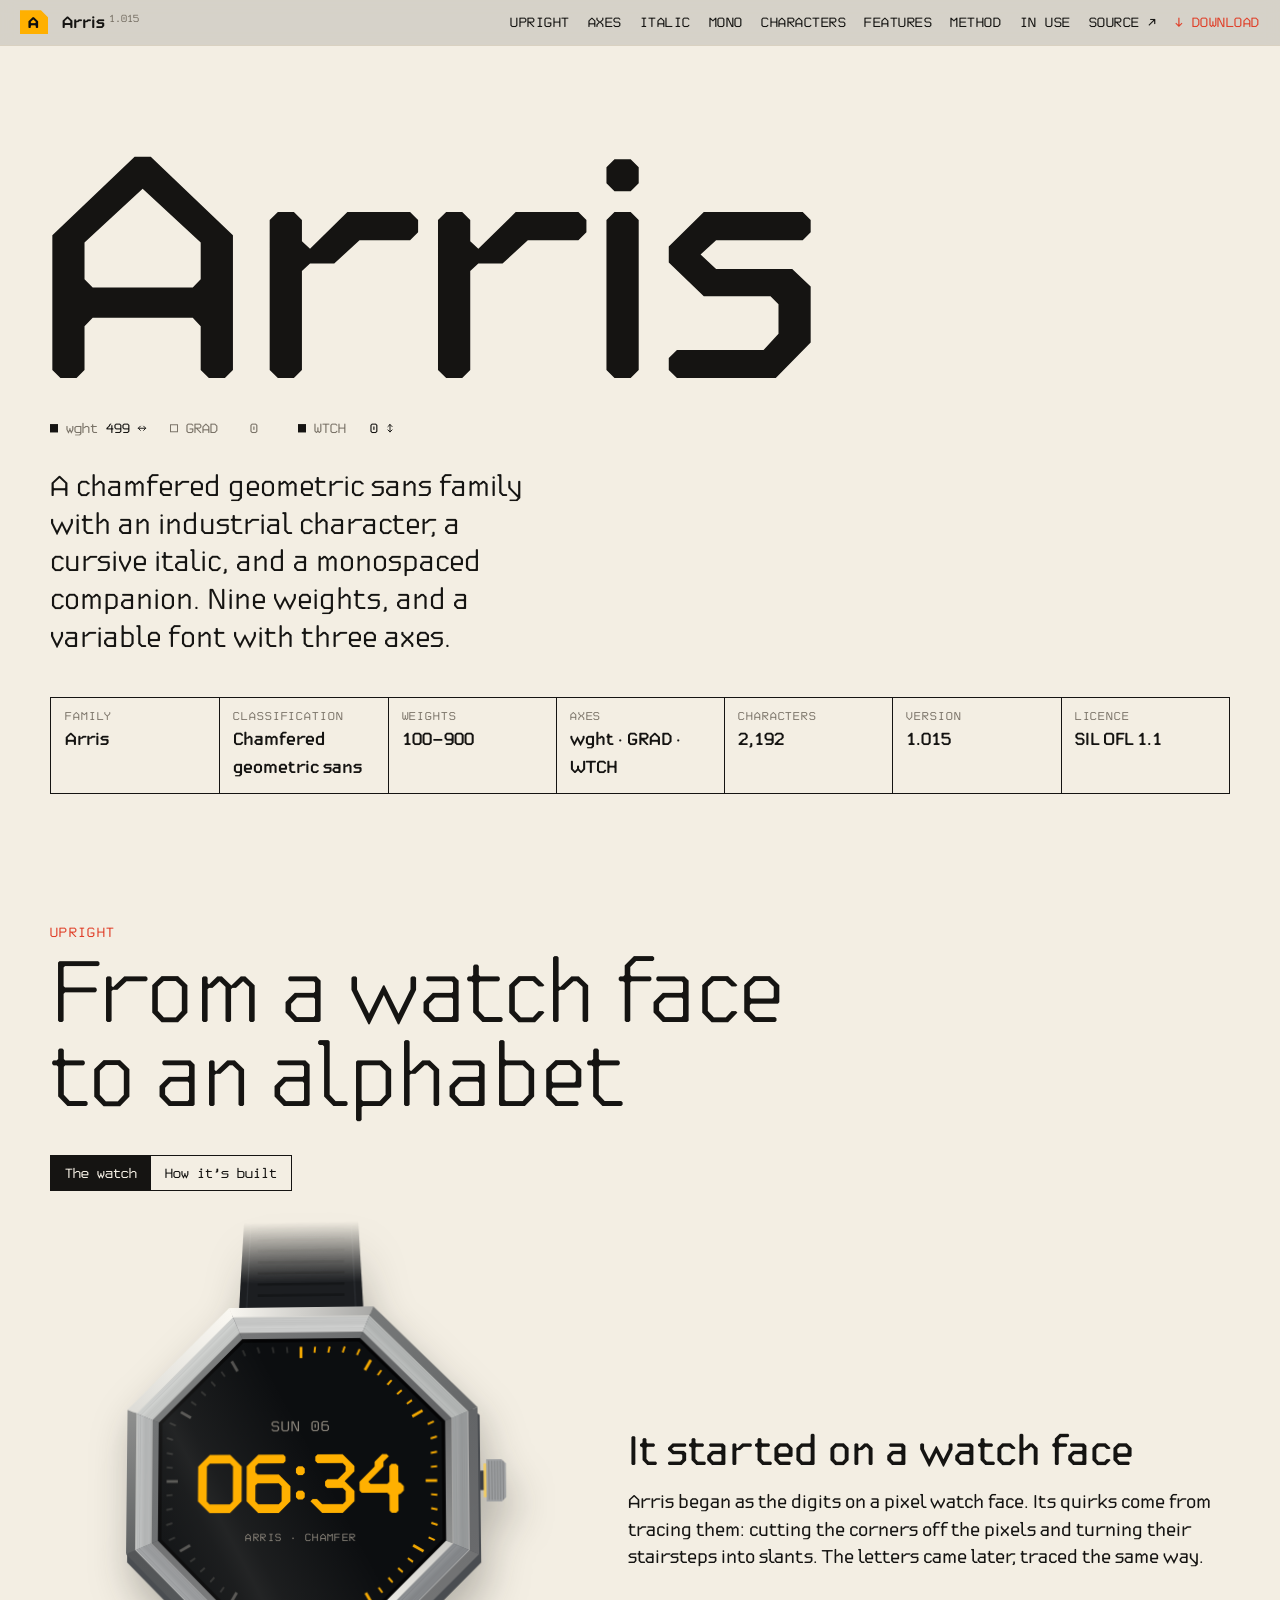
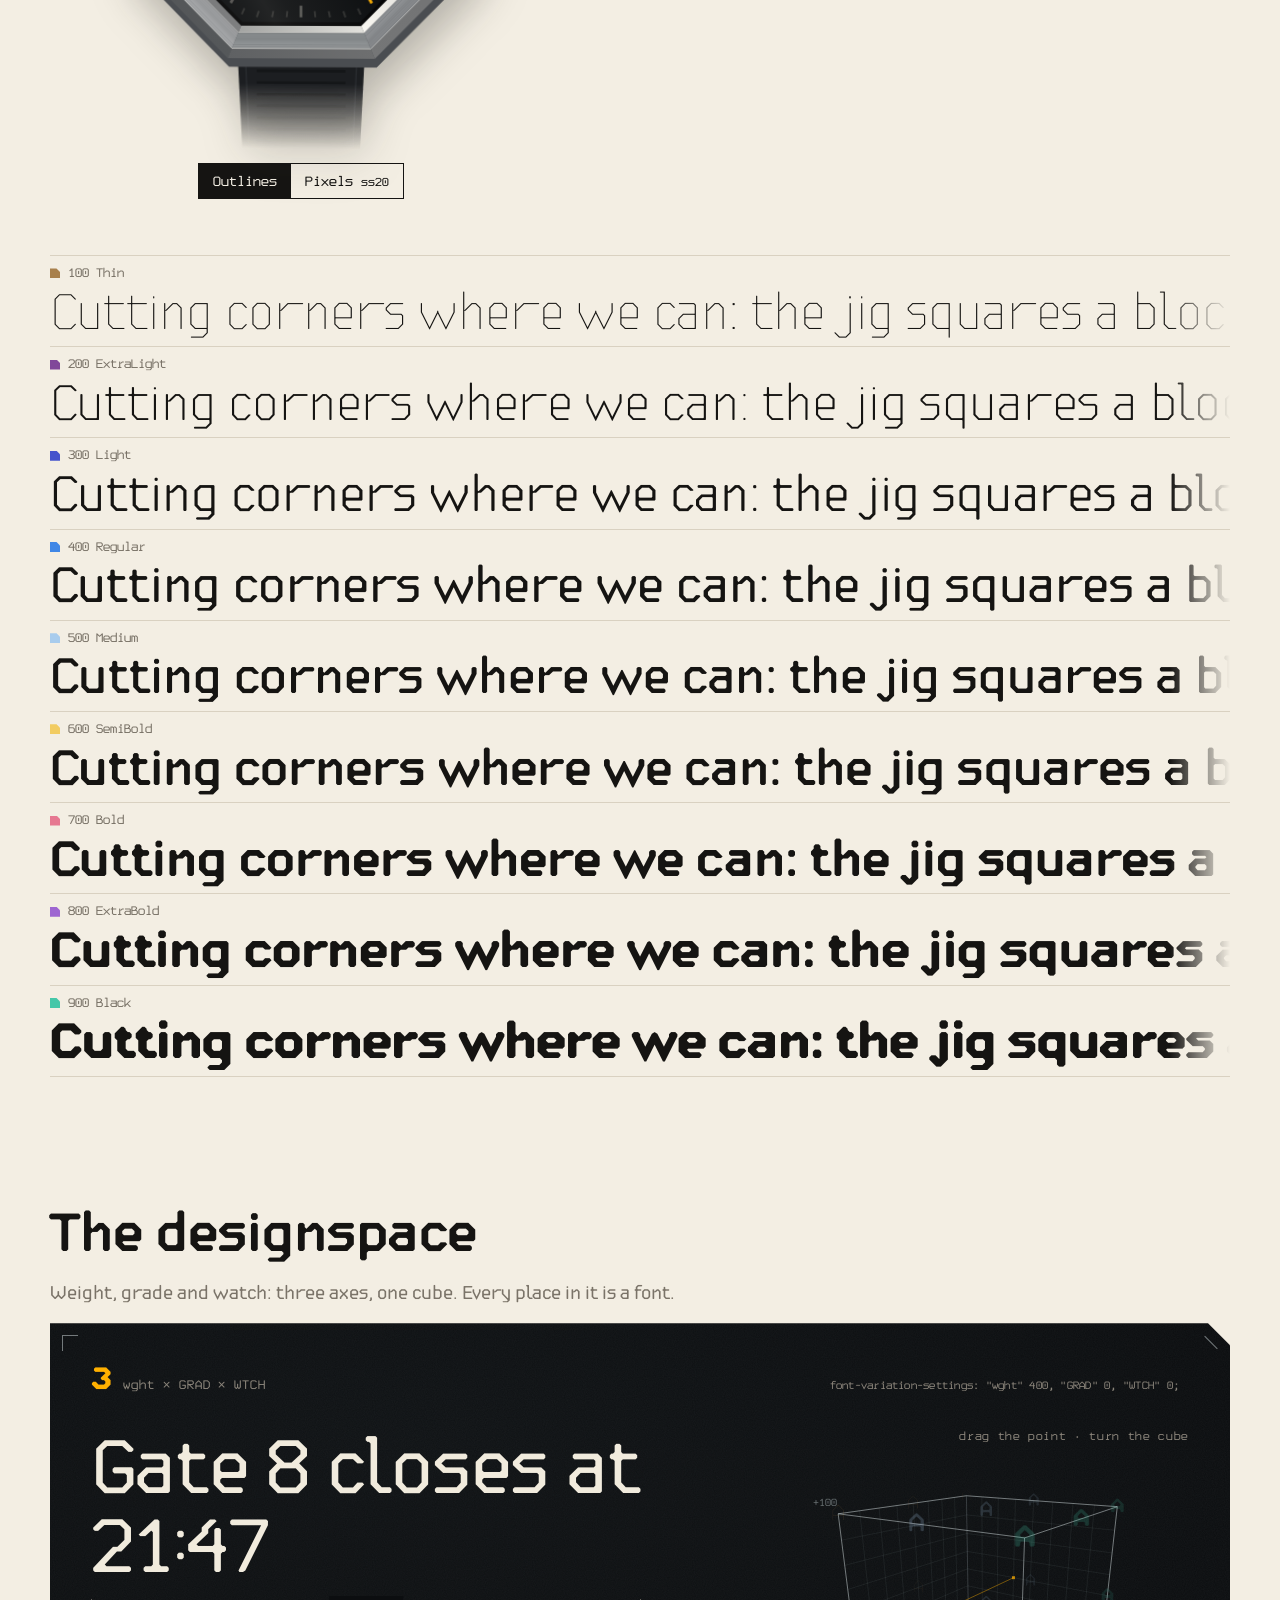
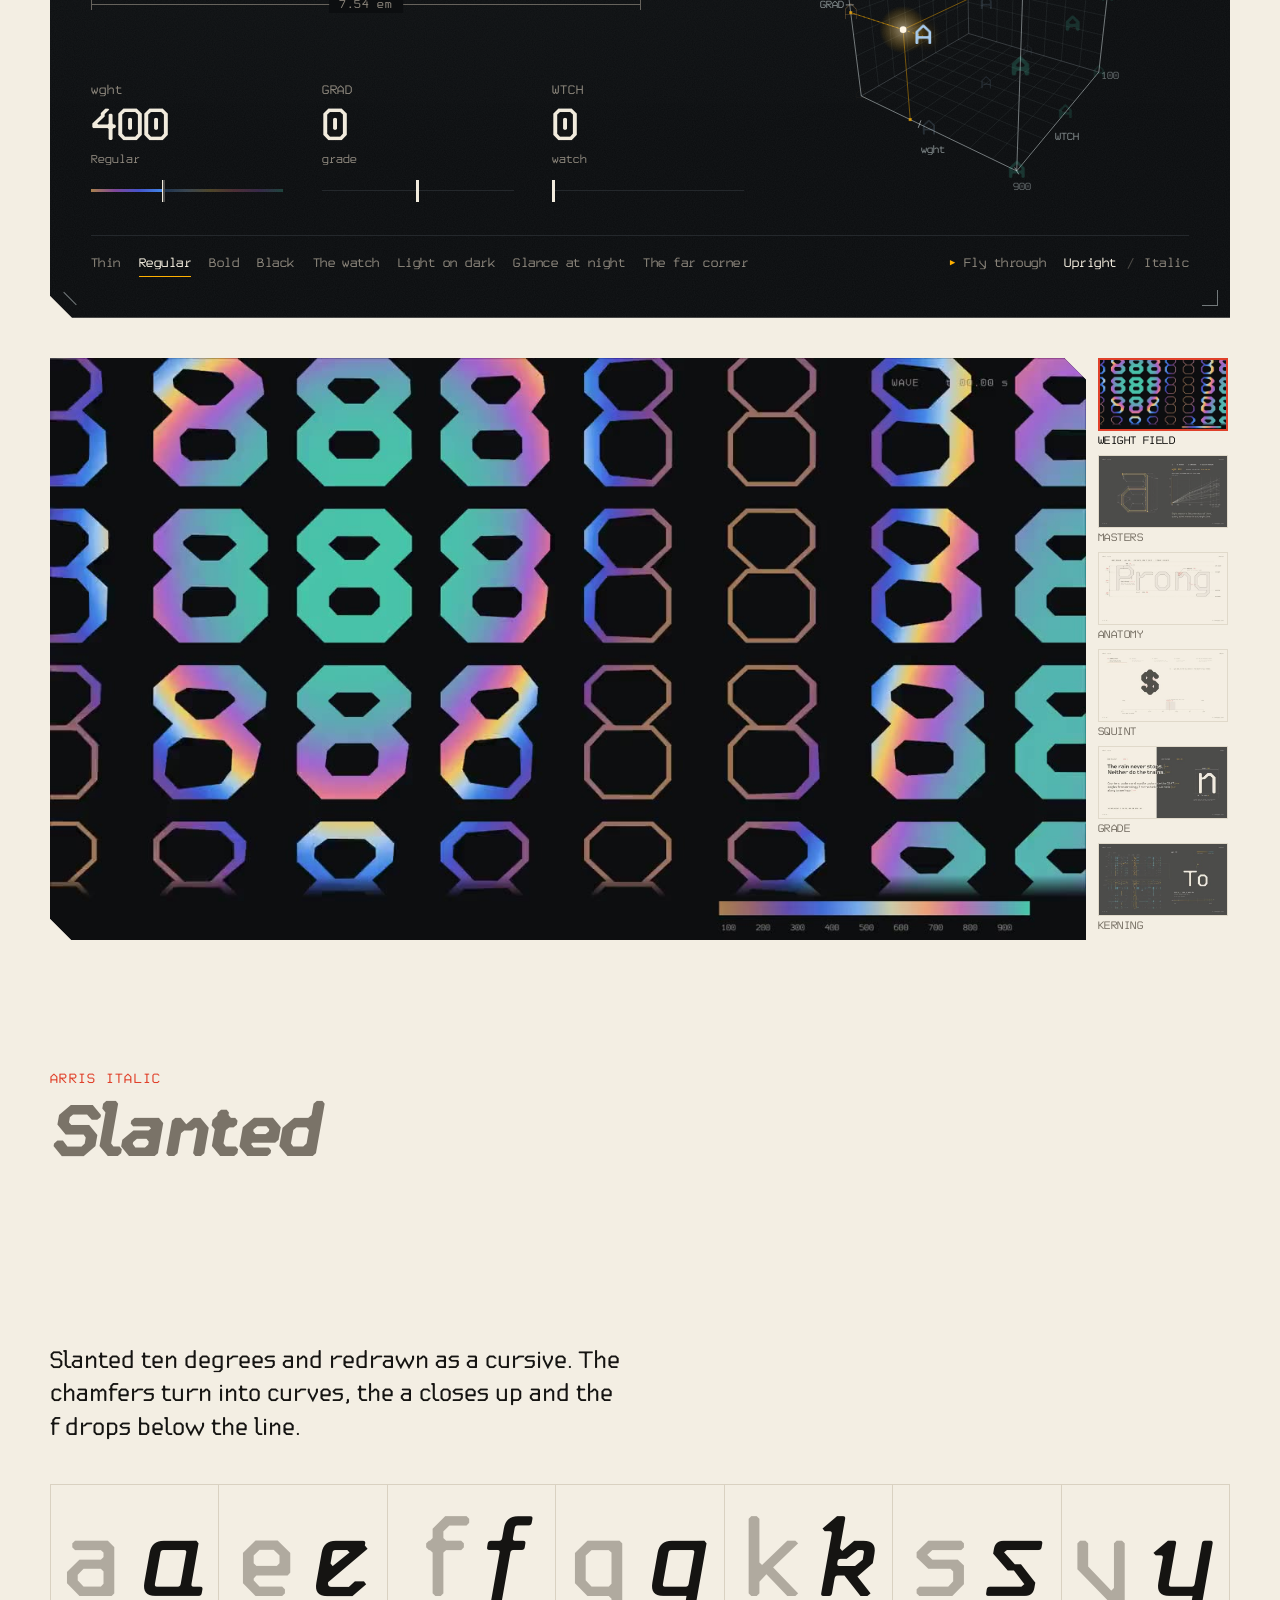
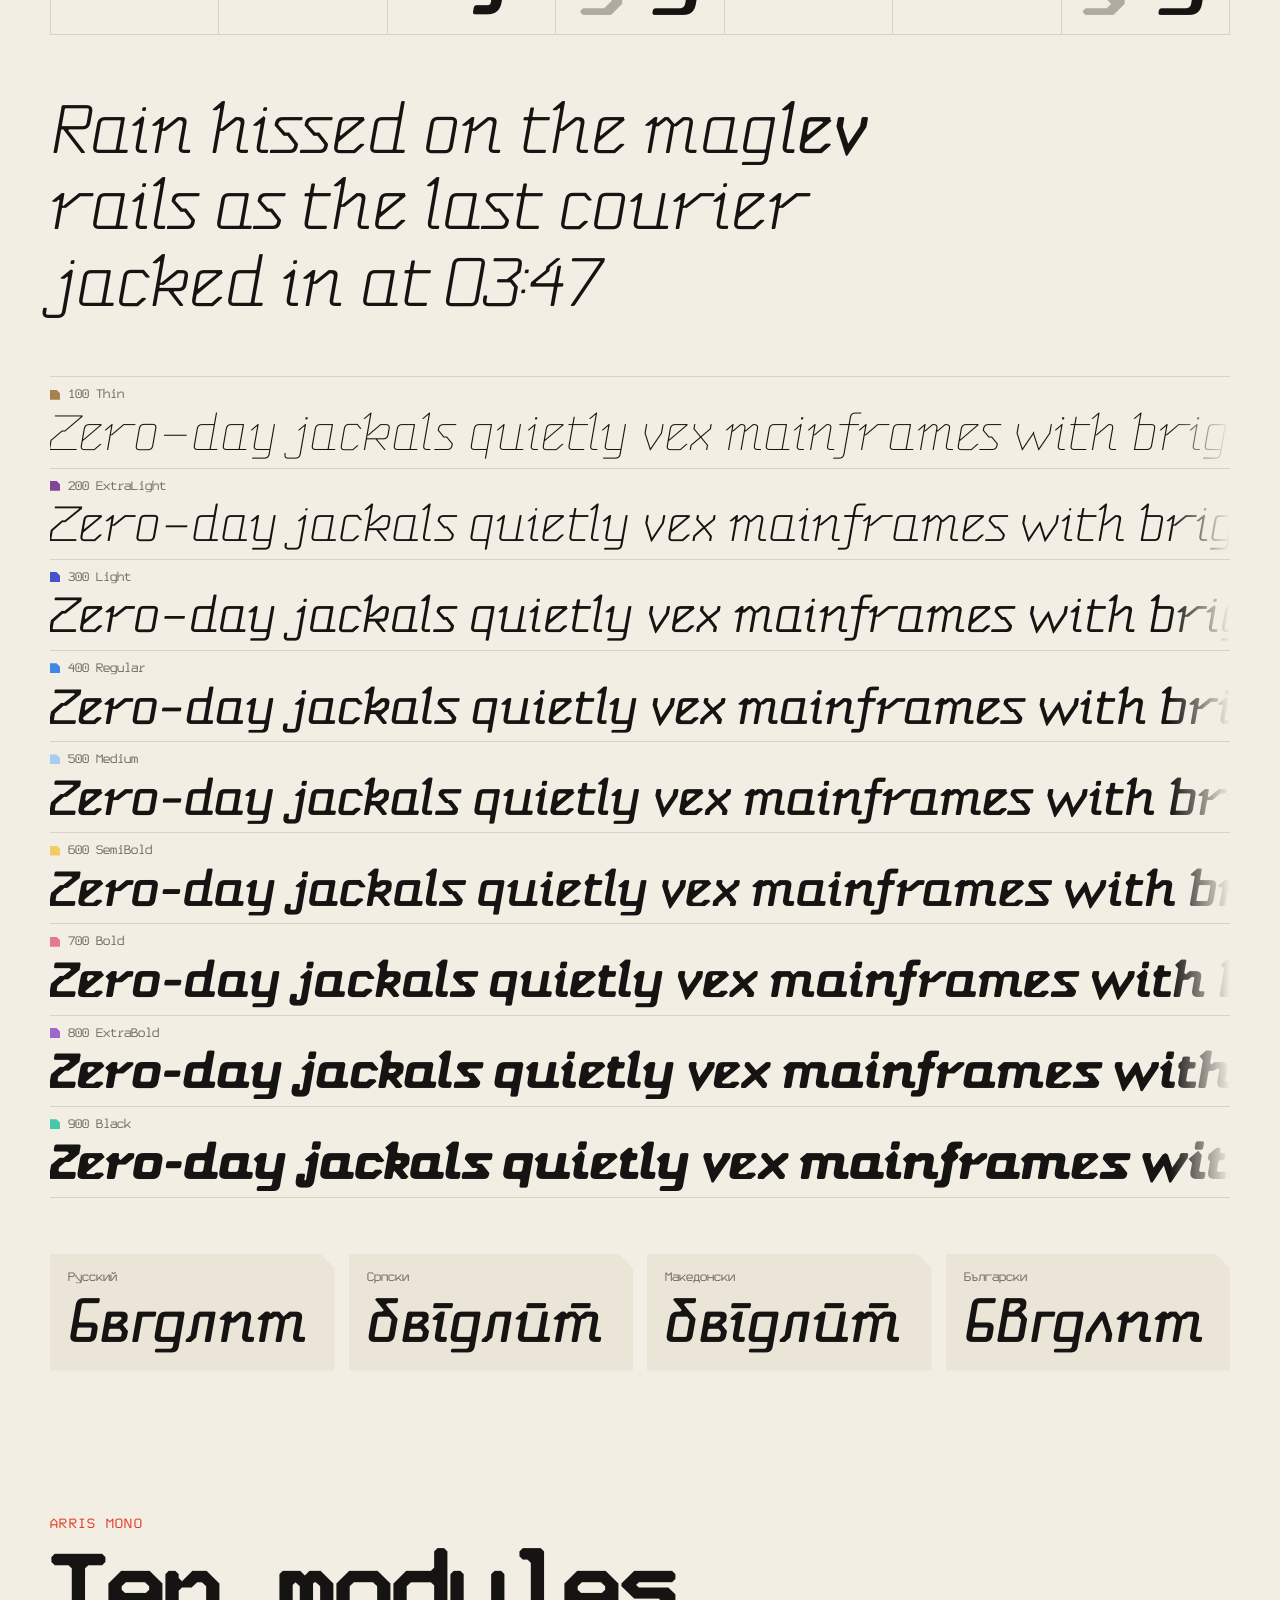
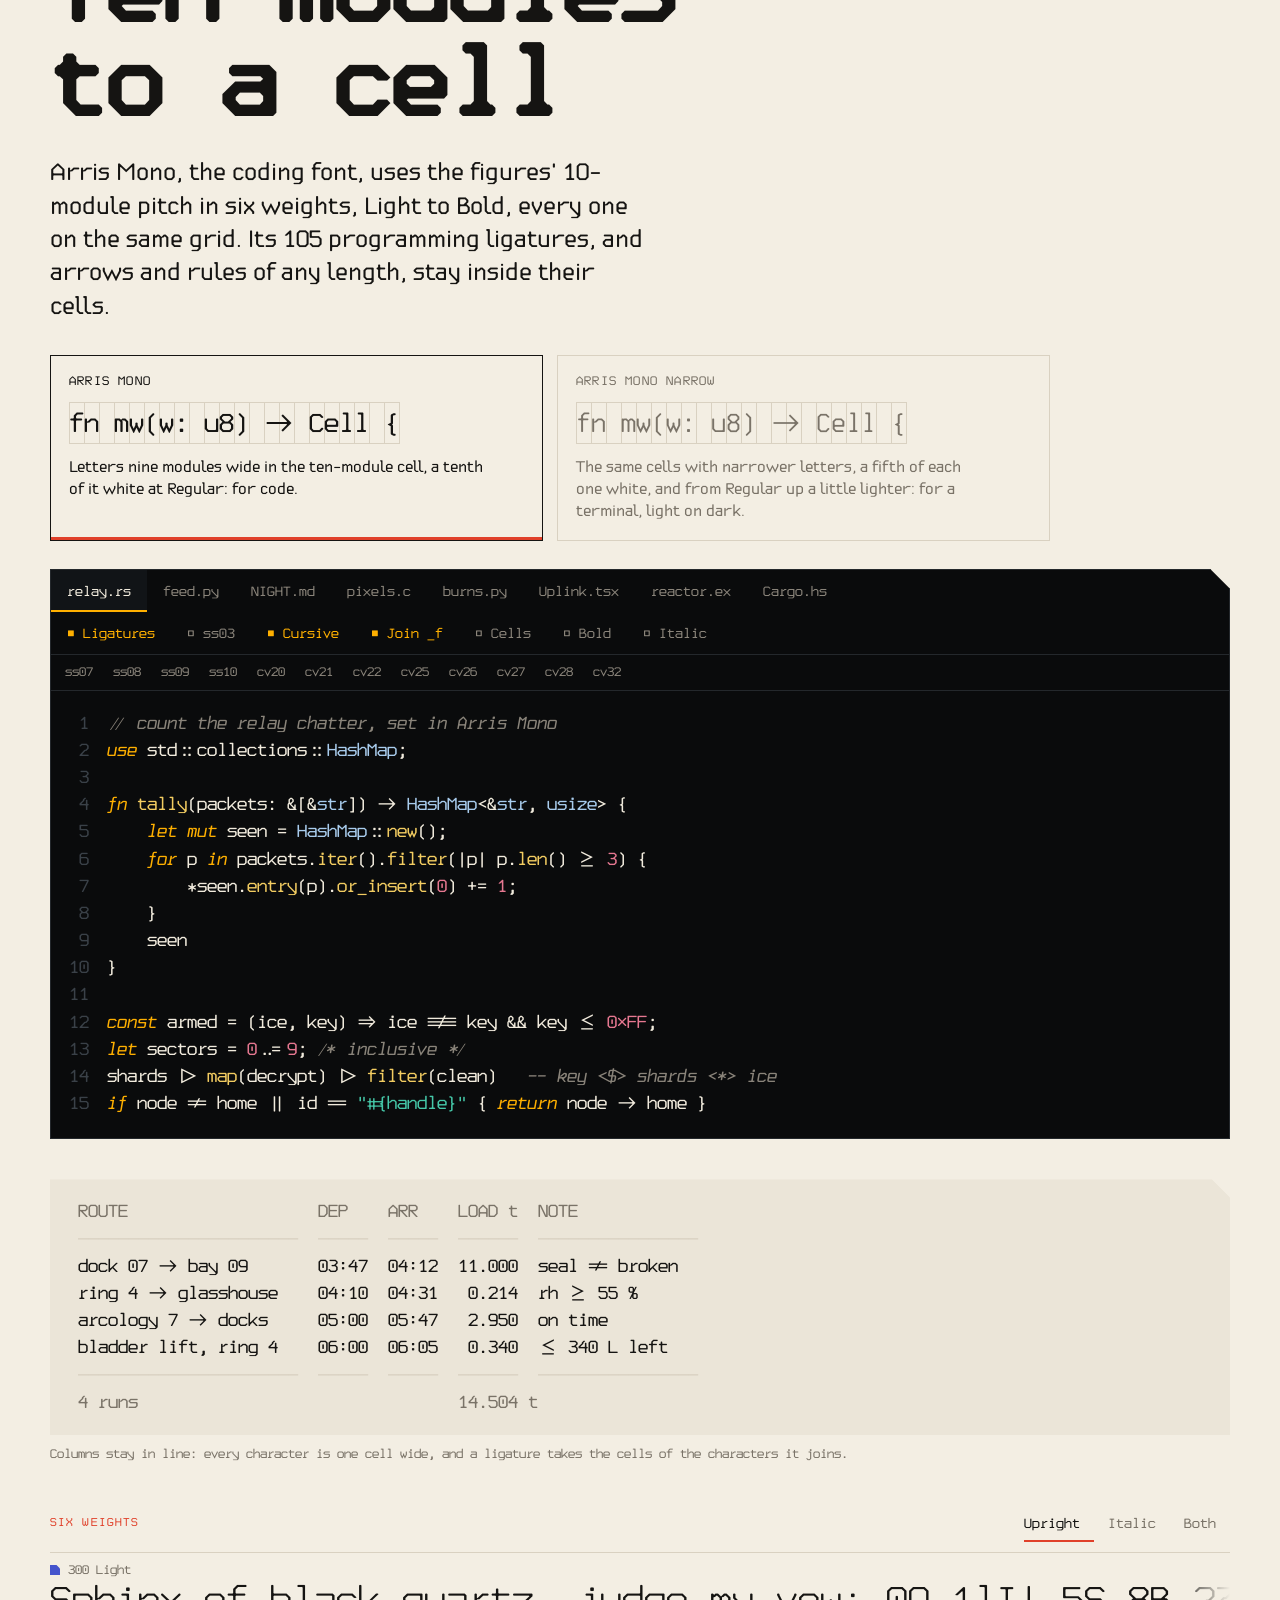
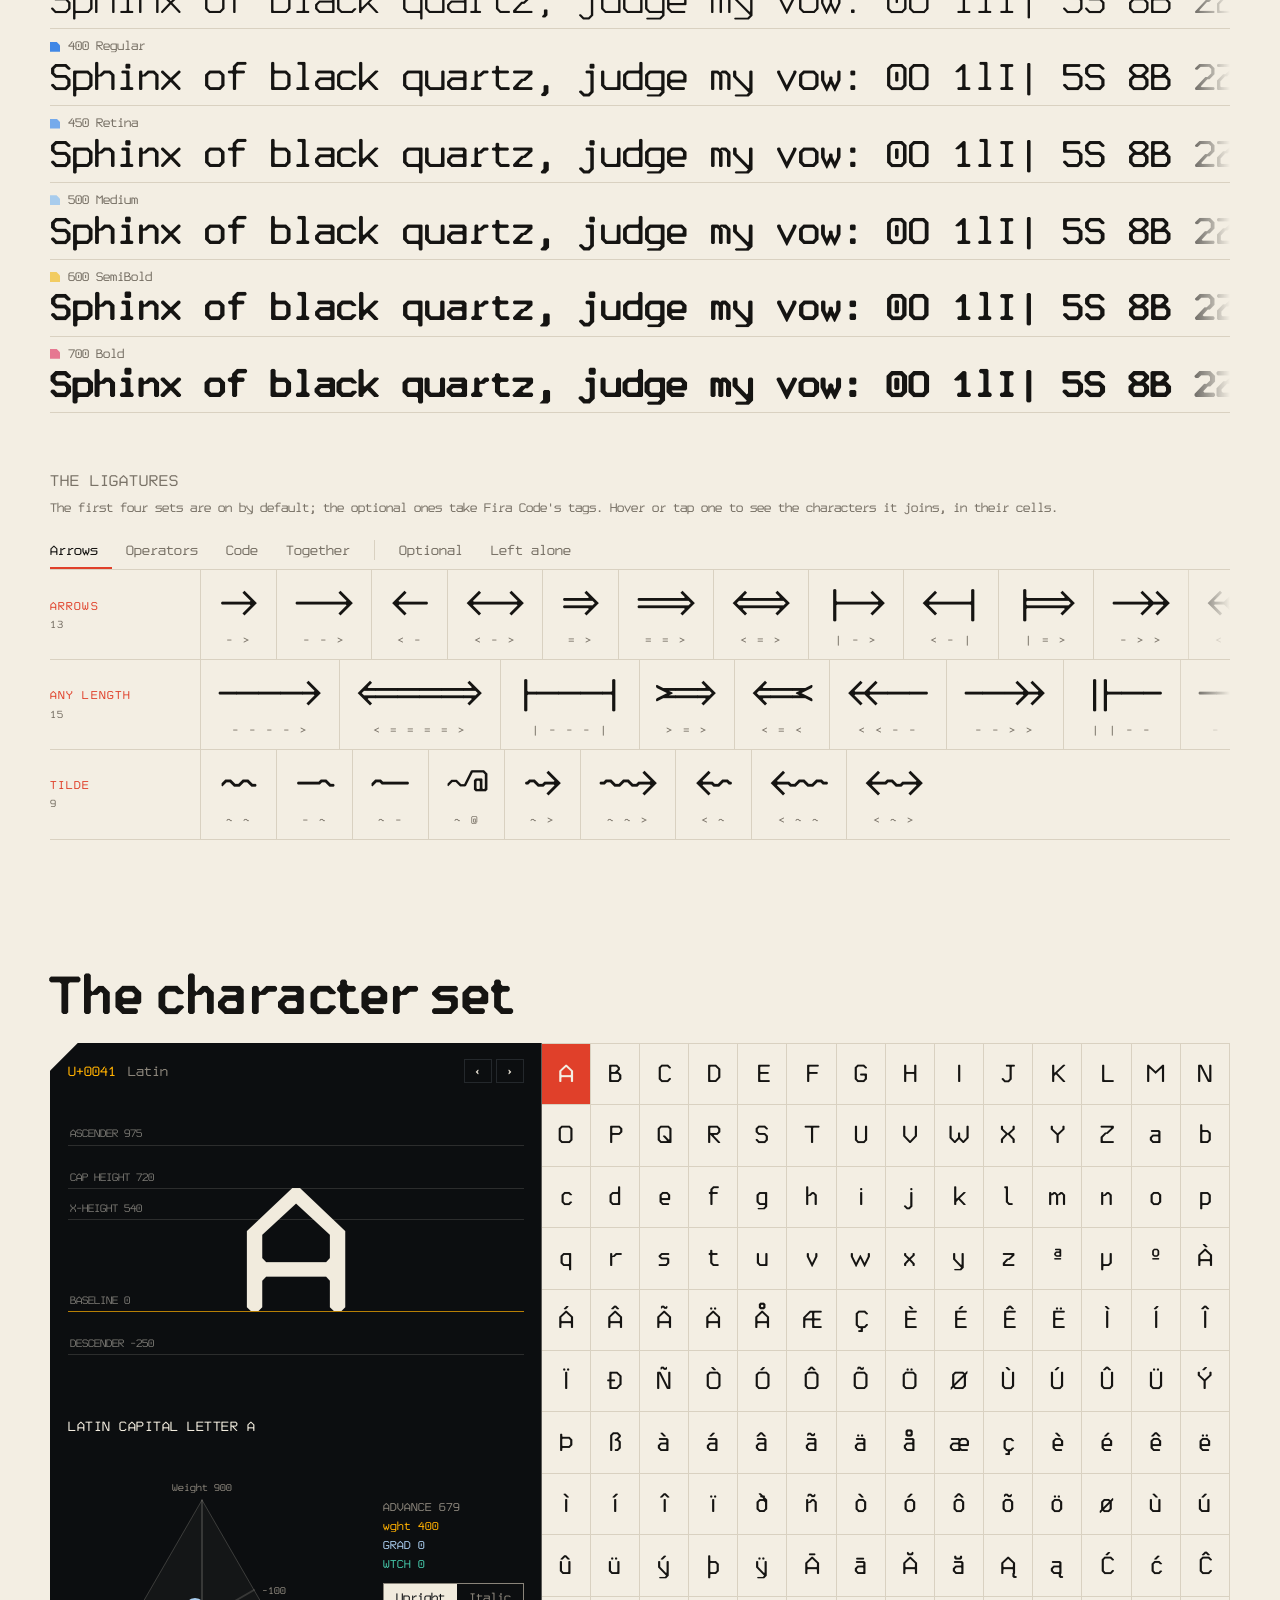
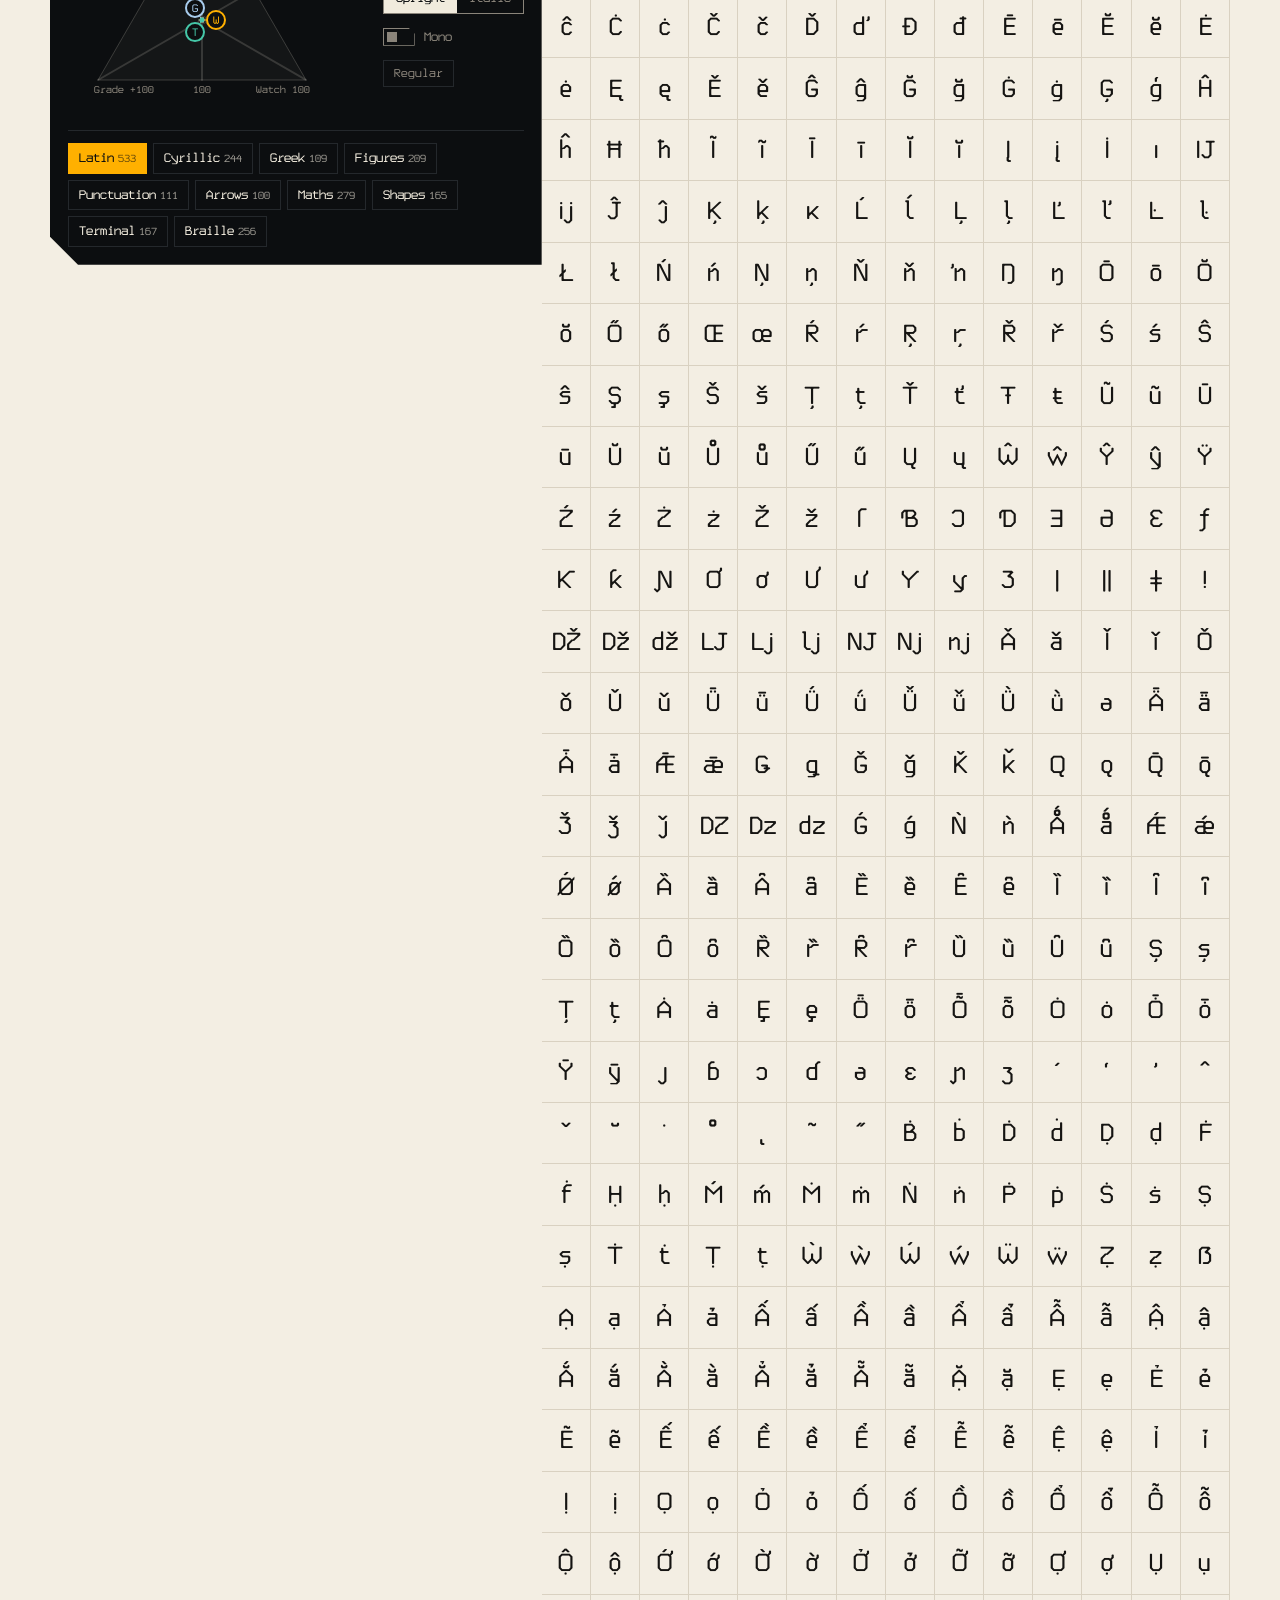
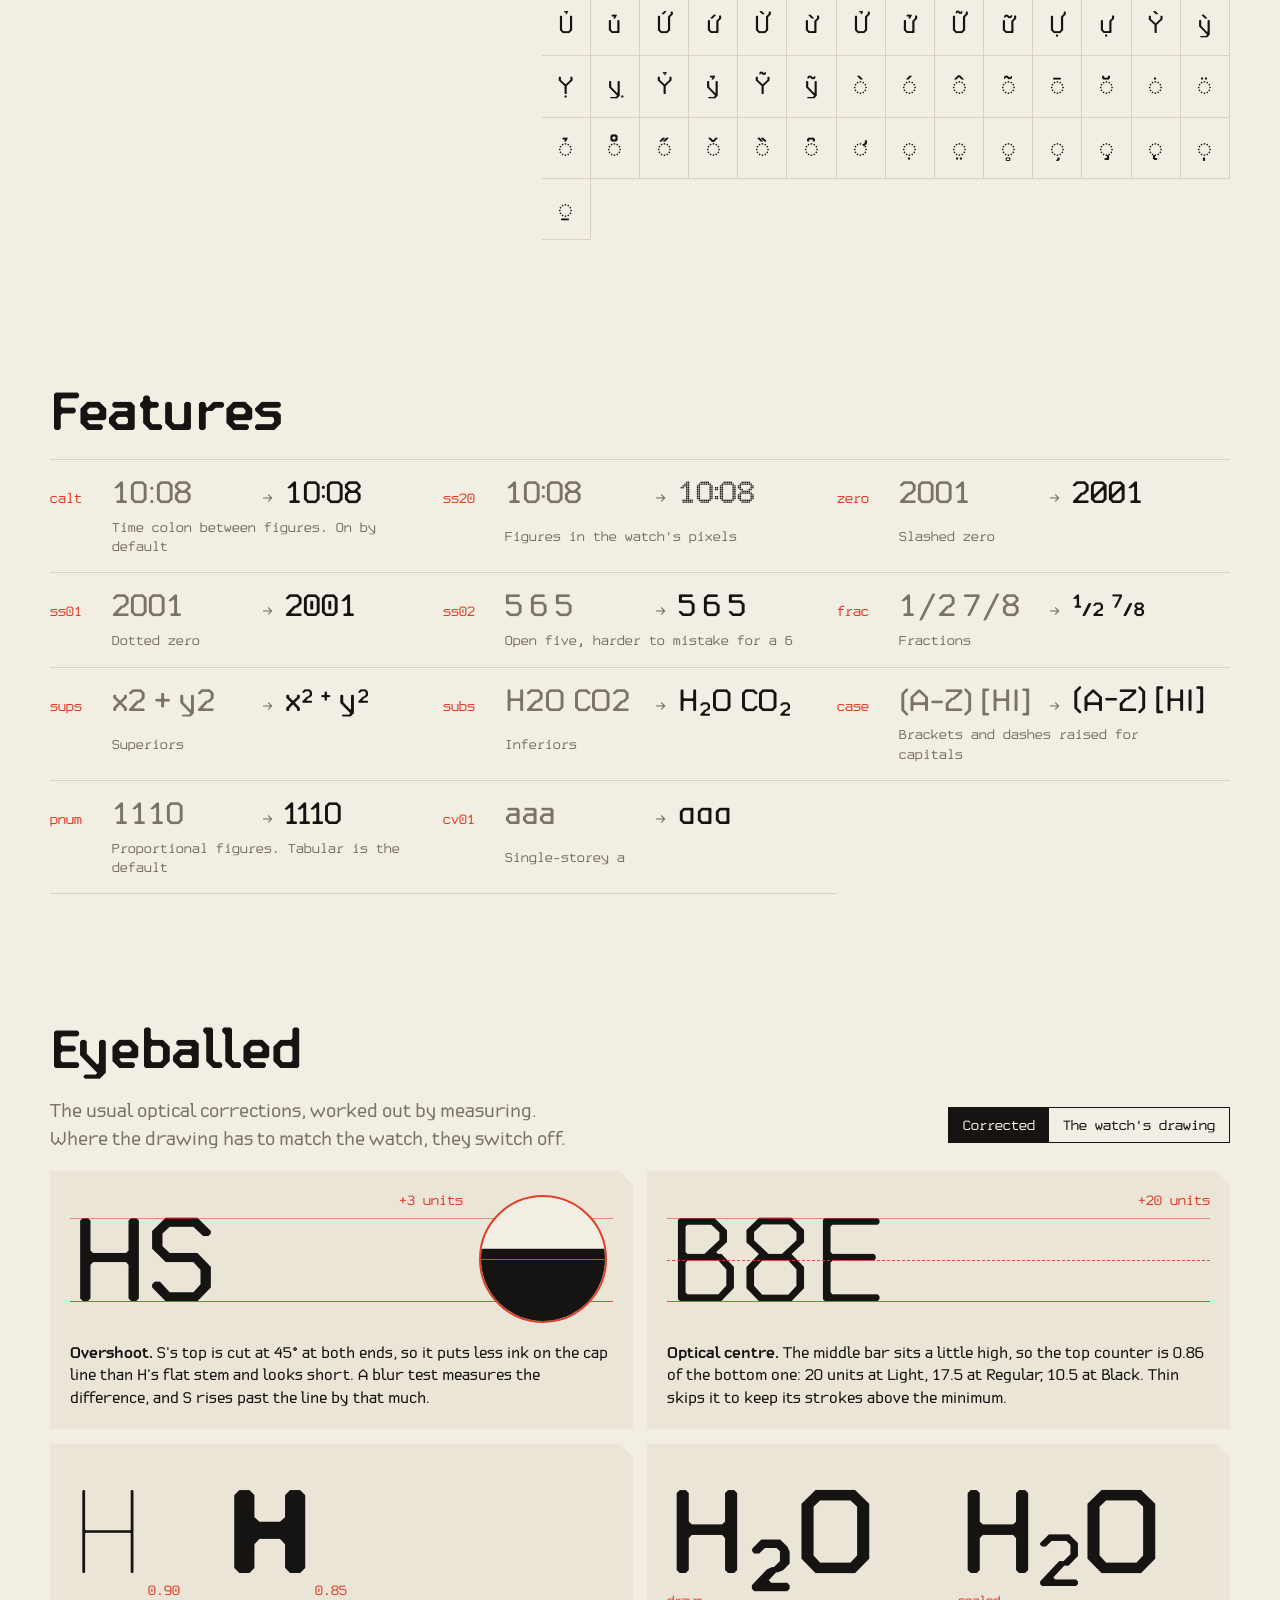
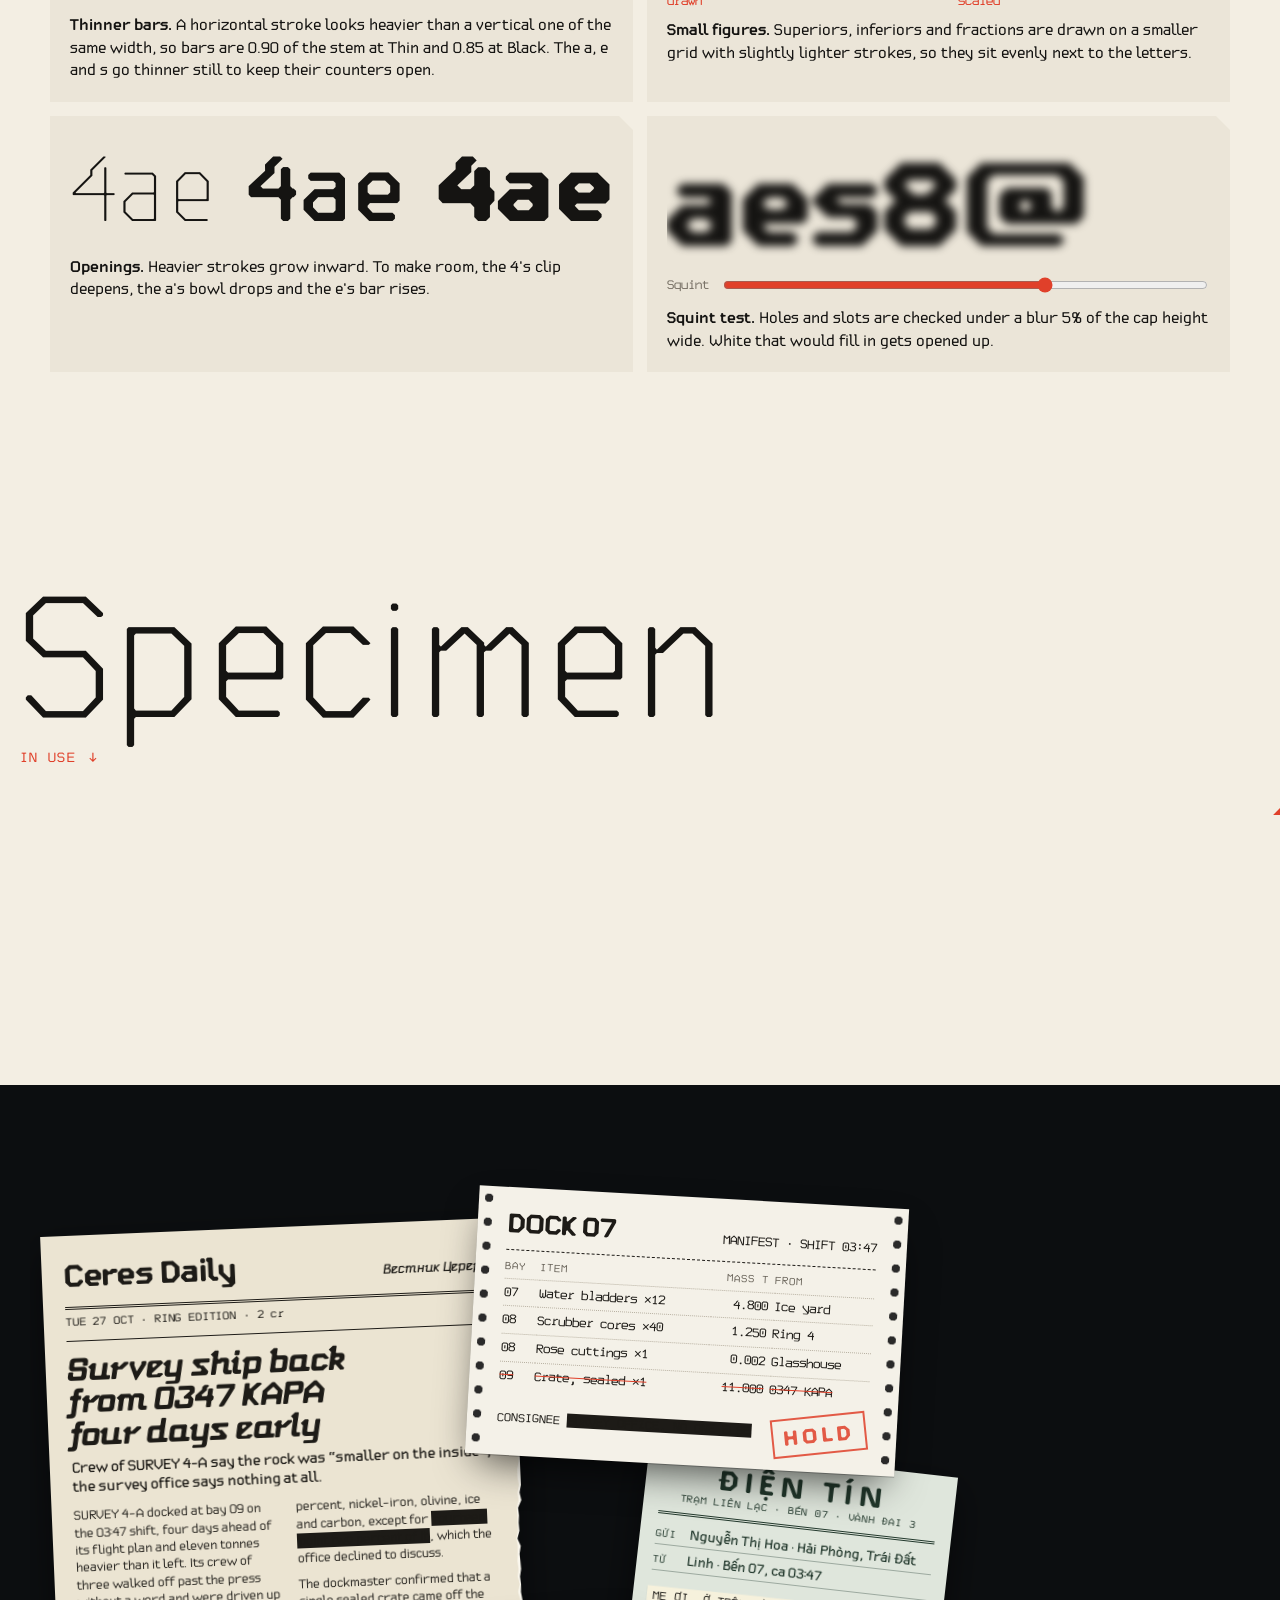
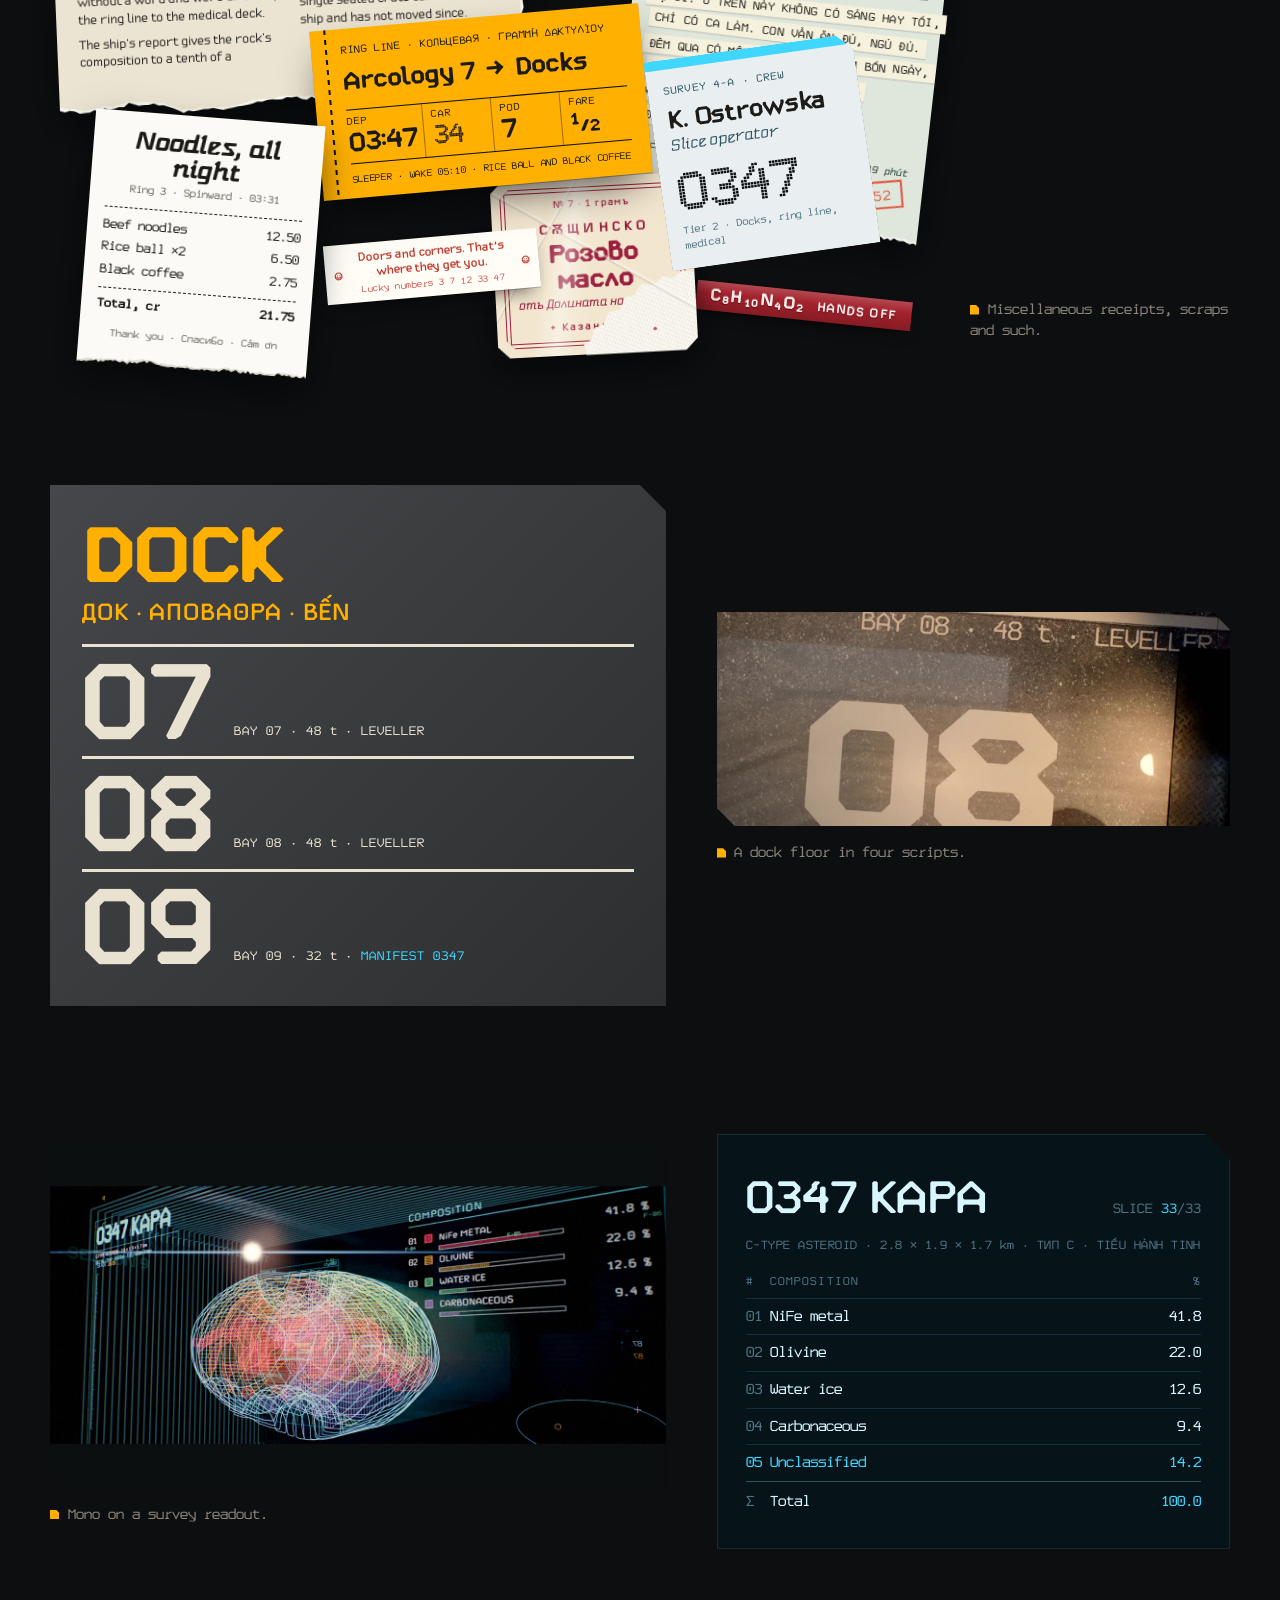
==== index.html @ 75a7771d "The reel: more short films beside the weight field, small, to choose from The weight-field film stay" ====
<!doctype html>
<html lang="en">
<head>
<meta charset="utf-8">
<meta name="viewport" content="width=device-width, initial-scale=1, viewport-fit=cover">
<title>Arris — a free chamfered geometric sans font</title>
<meta name="description" content="Arris is a free chamfered geometric sans font: nine weights, a cursive italic, a monospaced coding font with ligatures and a variable font. Free to download.">
<meta name="robots" content="index, follow, max-image-preview:large">
<link rel="canonical" href="https://arristype.com/">
<meta property="og:type" content="website">
<meta property="og:site_name" content="Arris">
<meta property="og:url" content="https://arristype.com/">
<meta property="og:title" content="Arris — a free chamfered geometric sans font">
<meta property="og:description" content="Arris is a free chamfered geometric sans font: nine weights, a cursive italic, a monospaced coding font with ligatures and a variable font. Free to download.">
<meta property="og:image" content="https://arristype.com/media/og.png">
<meta property="og:image:width" content="1200">
<meta property="og:image:height" content="630">
<meta property="og:image:alt" content="Arris, a chamfered geometric sans, set large; a 45-degree cut in the corner reads: cutting corners where we can.">
<meta name="twitter:card" content="summary_large_image">
<meta name="twitter:title" content="Arris — a free chamfered geometric sans font">
<meta name="twitter:description" content="Arris is a free chamfered geometric sans font: nine weights, a cursive italic, a monospaced coding font with ligatures and a variable font. Free to download.">
<meta name="twitter:image" content="https://arristype.com/media/og.png">
<meta name="theme-color" content="#f3eee3">
<link rel="icon" href="favicon.ico" sizes="48x48">
<link rel="icon" href="favicon.svg" type="image/svg+xml">
<link rel="apple-touch-icon" href="apple-touch-icon.png">
<link rel="preload" href="fonts/arris-latin.woff2" as="font" type="font/woff2" crossorigin>
<link rel="preload" href="fonts/arris-mono-400.woff2" as="font" type="font/woff2" crossorigin>
<link rel="stylesheet" href="css/fonts.css">
<link rel="stylesheet" href="css/site.css">
<script type="application/ld+json">
{
 "@context": "https://schema.org",
 "@graph": [
  {
   "@type": "WebSite",
   "@id": "https://arristype.com/#site",
   "url": "https://arristype.com/",
   "name": "Arris",
   "description": "Arris is a free chamfered geometric sans font with an industrial character, a cursive italic and a monospaced companion. Nine weights, a variable font on three axes, under the SIL Open Font License.",
   "inLanguage": "en"
  },
  {
   "@type": "CreativeWork",
   "@id": "https://arristype.com/#typeface",
   "name": "Arris",
   "alternateName": [
    "Arris typeface",
    "Arris font"
   ],
   "url": "https://arristype.com/",
   "description": "Arris is a free chamfered geometric sans font with an industrial character, a cursive italic and a monospaced companion. Nine weights, a variable font on three axes, under the SIL Open Font License.",
   "genre": "Typeface",
   "version": "1.015",
   "image": "https://arristype.com/media/og.png",
   "datePublished": "2026-10-25",
   "dateModified": "2026-11-08",
   "encoding": {
    "@type": "MediaObject",
    "name": "Arris 1.015 (TTF, variable fonts, WOFF2)",
    "contentUrl": "https://github.com/huntrontrakkr/arris-type/releases/download/v1.015/Arris-1.015.zip",
    "encodingFormat": "application/zip",
    "contentSize": "29.0 MB"
   },
   "inLanguage": "en",
   "author": {
    "@type": "Person",
    "name": "Wade Hunter",
    "url": "https://github.com/huntrontrakkr"
   },
   "license": "https://openfontlicense.org/open-font-license-official-text/",
   "isAccessibleForFree": true,
   "keywords": [
    "font",
    "typeface",
    "variable font",
    "geometric sans",
    "chamfered",
    "octagonal",
    "monospaced font",
    "cursive italic",
    "SIL Open Font License"
   ],
   "encodingFormat": [
    "font/ttf",
    "font/woff2"
   ],
   "sameAs": [
    "https://github.com/huntrontrakkr/arris-type"
   ],
   "isPartOf": {
    "@id": "https://arristype.com/#site"
   }
  }
 ]
}
</script>
<!-- visits and the download button's clicks, counted by GoatCounter: no cookies, nothing personal kept -->
<script data-goatcounter="https://arristype.goatcounter.com/count" async src="https://gc.zgo.at/count.js"></script>
</head>
<body>

<header class="bar">
  <a class="tab" href="#top" aria-label="Arris, back to top">A</a>
  <span class="bar-name">Arris <sup class="ver" data-font="version">1.015</sup></span>
  <nav>
    <a href="#upright">Upright</a>
    <a href="#axes">Axes</a>
    <a href="#italic">Italic</a>
    <a href="#mono">Mono</a>
    <a href="#specimen">Characters</a>
    <a href="#features">Features</a>
    <a href="#method">Method</a>
    <a href="#in-use">In use</a>
    <a href="https://github.com/huntrontrakkr/arris-type">Source ↗</a>
    <a class="dl" href="#download">↓ Download</a>
  </nav>
</header>

<main id="top">

<!-- ============================================================ PAPER: the workshop -->
<div class="face-paper">

<section class="hero">
  <div class="mark-wrap">
    <div class="mark mark-film" id="mark-film" aria-hidden="true">Arris</div>
    <h1 class="mark" id="mark">Arris<span class="vh">, a free chamfered geometric sans font</span></h1>
  </div>
  <!-- the film the name drags while it moves: nearness to the letters taken as
       the thickness of an oxide film, its colour the titanium's own (the same
       interference as the films' anodizing), swirled a little like oil -->
  <svg class="defs" width="0" height="0" aria-hidden="true" focusable="false">
    <filter id="film" x="-6%" y="-30%" width="112%" height="160%" color-interpolation-filters="sRGB">
      <feGaussianBlur in="SourceAlpha" stdDeviation="16" result="near" id="film-blur"/>
      <feTurbulence type="fractalNoise" baseFrequency="0.0045 0.009" numOctaves="2" seed="7" result="swirl"/>
      <feDisplacementMap in="near" in2="swirl" scale="20" xChannelSelector="R" yChannelSelector="G" result="oil" id="film-disp"/>
      <feColorMatrix in="oil" type="matrix" values="0 0 0 1 0  0 0 0 1 0  0 0 0 1 0  0 0 0 1 0"/>
      <feComponentTransfer>
        <feFuncR type="table" tableValues="0.498 0.443 0.529 0.667 0.780 0.835 0.820 0.710 0.514 0.231 0.255 0.561 0.773 0.878 0.882 0.816 0.671 0.435 0.000 0.082 0.580 0.796 0.851 0.835 0.808 0.773 0.698 0.557 0.310 0.145 0.427 0.604 0.690"/>
        <feFuncG type="table" tableValues="0.722 0.710 0.659 0.596 0.549 0.561 0.631 0.718 0.769 0.765 0.686 0.549 0.435 0.486 0.627 0.753 0.820 0.812 0.729 0.553 0.302 0.349 0.592 0.761 0.816 0.820 0.792 0.722 0.576 0.325 0.180 0.459 0.620"/>
        <feFuncB type="table" tableValues="0.675 0.682 0.647 0.608 0.608 0.659 0.714 0.706 0.635 0.549 0.553 0.663 0.765 0.776 0.698 0.529 0.396 0.541 0.729 0.820 0.816 0.706 0.463 0.224 0.533 0.725 0.808 0.824 0.784 0.663 0.380 0.122 0.443"/>
        <feFuncA type="table" tableValues="0.000 0.094 0.186 0.257 0.329 0.400 0.471 0.506 0.517 0.528 0.539 0.549 0.560 0.571 0.581 0.592 0.603 0.614 0.615 0.603 0.590 0.578 0.565 0.552 0.540 0.527 0.515 0.502 0.417 0.312 0.208 0.104 0.000"/>
      </feComponentTransfer>
    </filter>
  </svg>
  <div class="readout" role="group" aria-label="The two axes the name follows: pick any two; press one of them again to swap across and down">
    <button type="button" class="ax" data-ax="wght" aria-pressed="true"><span class="ax-n">wght</span><b id="r-wght">900</b><span class="ax-dir"></span></button>
    <button type="button" class="ax" data-ax="GRAD" aria-pressed="false"><span class="ax-n">GRAD</span><b id="r-grad">0</b><span class="ax-dir"></span></button>
    <button type="button" class="ax" data-ax="WTCH" aria-pressed="true"><span class="ax-n">WTCH</span><b id="r-wtch">0</b><span class="ax-dir"></span></button>
  </div>
  <p class="lede">A chamfered geometric sans family with an industrial character, a cursive italic, and a monospaced companion. Nine weights, and a variable font with three axes.</p>

  <div class="placard" role="group" aria-label="Arris at a glance">
    <div><span>Family</span><b>Arris</b></div>
    <div><span>Classification</span><b>Chamfered geometric sans</b></div>
    <div><span>Weights</span><b>100–900</b></div>
    <div><span>Axes</span><b>wght · GRAD · WTCH</b></div>
    <div><span>Characters</span><b data-font="chars">2,170</b></div>
    <div><span>Version</span><b data-font="version">1.015</b></div>
    <div><span>Licence</span><b>SIL OFL 1.1</b></div>
  </div>
</section>

<section class="upright" id="upright">
  <p class="up-kicker">Upright</p>
  <h2 class="up-title">From a watch face to an alphabet</h2>

  <div class="inst" id="inst">
    <div class="switch inst-tabs" role="tablist" aria-label="The watch, and how its figures became Arris">
      <button type="button" role="tab" id="tab-watch" aria-controls="panel-watch" aria-selected="true">The watch</button>
      <button type="button" role="tab" id="tab-built" aria-controls="panel-built" aria-selected="false" tabindex="-1">How it’s built</button>
    </div>

    <div class="inst-panel origin" role="tabpanel" id="panel-watch" aria-labelledby="tab-watch">
      <div class="watch-wrap">
        <div class="watch" id="watch" aria-label="A watch face showing the time in Arris">
          <div class="watch-date" id="watch-date">WED 28</div>
          <div class="watch-time" id="watch-time">10:08</div>
          <div class="watch-foot">ARRIS · CHAMFER</div>
        </div>
        <div class="switch" role="group" aria-label="How the watch draws its figures">
          <button type="button" id="pix-off" aria-pressed="true">Outlines</button>
          <button type="button" id="pix-on" aria-pressed="false">Pixels <code>ss20</code></button>
        </div>
      </div>
      <div class="origin-copy">
        <h3 class="origin-hed">It started on a watch face</h3>
        <p>Arris began as the digits on a pixel watch face. Its quirks come from tracing them: cutting the corners off the pixels and turning their stairsteps into slants. The letters came later, traced the same way.</p>
      </div>
    </div>

    <div class="inst-panel" role="tabpanel" id="panel-built" aria-labelledby="tab-built" hidden>
      <div class="tf" id="tf">
        <div class="tf-stage"><svg id="tf-svg" role="img" aria-label=""></svg></div>
        <div class="tf-ctl">
          <div class="switch small" role="group" aria-label="Step">
            <button type="button" data-u="0" aria-pressed="true">Pixels</button>
            <button type="button" data-u="1" aria-pressed="false">The rule</button>
            <button type="button" data-u="2" aria-pressed="false">Arris</button>
          </div>
          <input type="range" id="tf-u" min="0" max="200" value="0" aria-label="From the pixels to Arris">
        </div>
        <p class="tf-say" id="tf-say" aria-live="polite"></p>
        <div class="tf-pairs" id="tf-pairs" role="group" aria-label="A figure, and a letter that took its move"></div>
        <p class="tf-also"><span>The same move</span><span class="tf-also-g" id="tf-also"></span></p>
      </div>
    </div>
  </div>

  <div class="it-weights up-weights" id="up-weights"></div>
</section>

<section class="space" id="axes">
  <h2>The designspace</h2>
  <p class="sub">Weight, grade and watch: three axes, one cube. Every place in it is a font.</p>

  <div class="dsx" id="ds">
    <i class="dsx-c tl" aria-hidden="true"></i><i class="dsx-c tr" aria-hidden="true"></i><i class="dsx-c bl" aria-hidden="true"></i><i class="dsx-c br" aria-hidden="true"></i>
    <div class="dsx-top">
      <span class="dsx-axes"><b class="dsx-n">3</b><span><span data-ax="wght">wght</span> × <span data-ax="GRAD">GRAD</span> × <span data-ax="WTCH">WTCH</span></span></span>
      <button type="button" class="dsx-css" id="ds-copy" title="Copy the CSS"><code id="ds-css"></code><span class="dsx-copied" aria-live="polite"></span></button>
    </div>
    <div class="dsx-main">
    <div class="dsx-left">
    <div class="dsx-stage" id="ds-stage">
      <p class="dsx-text" id="ds-text" contenteditable="plaintext-only" spellcheck="false">Gate 8 closes at 21:47</p>
      <div class="dsx-heat" id="ds-heat" aria-hidden="true"><p class="dsx-line" id="ds-line">Gate 8 closes at 21:47</p><p class="dsx-now" id="ds-now"></p><p class="dsx-was" id="ds-was"></p></div>
      <!-- the friction: red is each letter a moment ago, green each letter now, blue
           the line's own letters. Where green runs past red an edge has run out into
           the air (where red is past green it drew back, which heats less); that
           band, blurred into the metal, is the heat, hottest at the edge itself, and
           its colour titanium's heat tint read inward from there: the edge as hot as
           it ran (straw, bronze, purple, blue, the pale blue and second gold only at the
           fastest), cooling to straw and then the ink a little way in; letters only -->
      <svg class="defs" width="0" height="0" aria-hidden="true" focusable="false">
        <filter id="ds-friction" x="-4%" y="-10%" width="108%" height="120%" color-interpolation-filters="sRGB">
          <feColorMatrix in="SourceGraphic" type="matrix" values="0 0 0 0 0  0 0 0 0 0  0 0 0 0 0  -1 1 0 0 0" result="ran"/>
          <feColorMatrix in="SourceGraphic" type="matrix" values="0 0 0 0 0  0 0 0 0 0  0 0 0 0 0  1 -1 0 0 0" result="drew"/>
          <feComposite in="ran" in2="drew" operator="arithmetic" k2="1" k3="0.6" result="swept"/>
          <feGaussianBlur in="swept" stdDeviation="2" result="spread" id="ds-heat-blur"/>
          <feComponentTransfer in="spread" result="heat"><feFuncA type="linear" slope="1.6" id="ds-heat-gain"/></feComponentTransfer>
          <feColorMatrix in="SourceGraphic" type="matrix" values="0 0 0 0 0  0 0 0 0 0  0 0 0 0 0  0 0 1 0 0" result="metal"/>
          <feComposite in="heat" in2="metal" operator="in" result="skin"/>
          <feColorMatrix in="skin" type="matrix" values="0 0 0 1 0  0 0 0 1 0  0 0 0 1 0  0 0 0 1 0"/>
          <feComponentTransfer>
            <feFuncR type="table" tableValues="0.925 0.922 0.902 0.851 0.749 0.659 0.576 0.498 0.373 0.271 0.255 0.251 0.416 0.659 0.788 0.902 0.949"/>
            <feFuncG type="table" tableValues="0.886 0.863 0.784 0.671 0.541 0.416 0.322 0.290 0.310 0.329 0.431 0.529 0.647 0.800 0.851 0.843 0.800"/>
            <feFuncB type="table" tableValues="0.769 0.682 0.525 0.384 0.322 0.306 0.478 0.600 0.722 0.800 0.851 0.902 0.918 0.929 0.839 0.604 0.380"/>
            <feFuncA type="table" tableValues="0.00 0.40 0.62 0.78 0.86 0.90 0.92 0.93 0.94 0.94 0.94 0.94 0.94 0.94 0.94 0.94 0.94"/>
          </feComponentTransfer>
        </filter>
      </svg>
      <div class="dsx-measure" id="ds-measure" aria-hidden="true"><i></i><span></span></div>
    </div>
      <div class="dsx-read">
        <div class="dsx-g" data-ax="wght"><label for="s-wght">wght</label><output id="o-wght">400</output><small id="n-wght">Regular</small><input id="s-wght" type="range" min="100" max="900" step="1" aria-label="Weight"></div>
        <div class="dsx-g" data-ax="GRAD"><label for="s-GRAD">GRAD</label><output id="o-GRAD">0</output><small>grade</small><input id="s-GRAD" type="range" min="-100" max="100" step="1" aria-label="Grade"></div>
        <div class="dsx-g" data-ax="WTCH"><label for="s-WTCH">WTCH</label><output id="o-WTCH">0</output><small>watch</small><input id="s-WTCH" type="range" min="0" max="100" step="1" aria-label="Watch"></div>
      </div>
    </div>
      <div class="dsx-cube" id="ds-cube" tabindex="0" role="group" aria-label="The designspace as a cube: drag the point to move it, drag elsewhere to turn the cube; arrow keys move weight and grade, Page Up and Page Down the watch">
        <canvas class="dsx-back" id="ds-back" aria-hidden="true"></canvas>
        <div class="dsx-lattice" id="ds-lattice" aria-hidden="true"></div>
        <canvas class="dsx-front" id="ds-front" aria-hidden="true"></canvas>
        <span class="dsx-hint" id="ds-hint" aria-hidden="true">drag the point · turn the cube</span>
      </div>
    </div>
    <div class="dsx-foot">
      <div class="dsx-presets" id="ds-presets" aria-label="Named places"></div>
      <div class="dsx-acts">
        <button type="button" class="dsx-fly" id="ds-fly" aria-pressed="false">Fly through</button>
        <span class="dsx-style" role="group" aria-label="Style"><button type="button" id="ds-up" aria-pressed="true">Upright</button><button type="button" id="ds-it" aria-pressed="false">Italic</button></span>
      </div>
    </div>
  </div>

  <figure class="field reel" id="reel">
    <video id="field-video" muted loop playsinline preload="none" poster="media/weight-field.jpg" aria-label="A field of eights, each outline point at its own weight">
      <source src="media/weight-field.mp4" type="video/mp4">
    </video>
    <div class="reel-strip" role="group" aria-label="More short films: choose one to play it">
      <button type="button" class="reel-item" data-src="media/weight-field.mp4" data-poster="media/weight-field.jpg" data-label="A field of eights, each outline point at its own weight" aria-pressed="true"><img src="media/weight-field.jpg" alt="" loading="lazy" width="480" height="270"><span>Weight field</span></button>
      <button type="button" class="reel-item" data-src="media/reel/11-masters.mp4" data-poster="media/reel/11-masters.jpg" data-label="Eight masters: between two of them every point moves in a straight line" aria-pressed="false"><img src="media/reel/11-masters.jpg" alt="" loading="lazy" width="480" height="270"><span>Masters</span></button>
      <button type="button" class="reel-item" data-src="media/reel/12-anatomy.mp4" data-poster="media/reel/12-anatomy.jpg" data-label="The measures of a word set in Arris" aria-pressed="false"><img src="media/reel/12-anatomy.jpg" alt="" loading="lazy" width="480" height="270"><span>Anatomy</span></button>
      <button type="button" class="reel-item" data-src="media/reel/13-squint.mp4" data-poster="media/reel/13-squint.jpg" data-label="A glyph that changes form as its white closes" aria-pressed="false"><img src="media/reel/13-squint.jpg" alt="" loading="lazy" width="480" height="270"><span>Squint</span></button>
      <button type="button" class="reel-item" data-src="media/reel/14-grade.mp4" data-poster="media/reel/14-grade.jpg" data-label="Grade: heavier or lighter strokes on the same line" aria-pressed="false"><img src="media/reel/14-grade.jpg" alt="" loading="lazy" width="480" height="270"><span>Grade</span></button>
      <button type="button" class="reel-item" data-src="media/reel/15-kerning.mp4" data-poster="media/reel/15-kerning.jpg" data-label="Kerning, pair by pair" aria-pressed="false"><img src="media/reel/15-kerning.jpg" alt="" loading="lazy" width="480" height="270"><span>Kerning</span></button>
      <button type="button" class="reel-item" data-src="media/reel/16-italic.mp4" data-poster="media/reel/16-italic.jpg" data-label="The italic: its chamfers turned into curves" aria-pressed="false"><img src="media/reel/16-italic.jpg" alt="" loading="lazy" width="480" height="270"><span>Italic</span></button>
      <button type="button" class="reel-item" data-src="media/reel/18-cursive.mp4" data-poster="media/reel/18-cursive.jpg" data-label="A line of the cursive italic" aria-pressed="false"><img src="media/reel/18-cursive.jpg" alt="" loading="lazy" width="480" height="270"><span>Cursive</span></button>
      <button type="button" class="reel-item" data-src="media/reel/19-italic-wave.mp4" data-poster="media/reel/19-italic-wave.jpg" data-label="A wave of weight through a line of italic" aria-pressed="false"><img src="media/reel/19-italic-wave.jpg" alt="" loading="lazy" width="480" height="270"><span>Italic wave</span></button>
      <button type="button" class="reel-item" data-src="media/reel/17-ligatures.mp4" data-poster="media/reel/17-ligatures.jpg" data-label="Arris Mono's programming ligatures in code" aria-pressed="false"><img src="media/reel/17-ligatures.jpg" alt="" loading="lazy" width="480" height="270"><span>Ligatures</span></button>
      <button type="button" class="reel-item" data-src="media/reel/20-cyrillic.mp4" data-poster="media/reel/20-cyrillic.jpg" data-label="The Cyrillic italic beside the Latin" aria-pressed="false"><img src="media/reel/20-cyrillic.jpg" alt="" loading="lazy" width="480" height="270"><span>Cyrillic</span></button>
      <button type="button" class="reel-item" data-src="media/reel/06-babel.mp4" data-poster="media/reel/06-babel.jpg" data-label="One line in Latin, Cyrillic, Greek and Vietnamese" aria-pressed="false"><img src="media/reel/06-babel.jpg" alt="" loading="lazy" width="480" height="270"><span>Scripts</span></button>
      <button type="button" class="reel-item" data-src="media/reel/10-molten.mp4" data-poster="media/reel/10-molten.jpg" data-label="The name in Cyrillic, glowing as hot metal" aria-pressed="false"><img src="media/reel/10-molten.jpg" alt="" loading="lazy" width="480" height="270"><span>Molten</span></button>
      <button type="button" class="reel-item" data-src="media/reel/gauge-blocks.mp4" data-poster="media/reel/gauge-blocks.jpg" data-label="Nine anodized titanium gauge blocks, one a weight" aria-pressed="false"><img src="media/reel/gauge-blocks.jpg" alt="" loading="lazy" width="480" height="270"><span>Gauge blocks</span></button>
    </div>
  </figure>
</section>

<section class="italic" id="italic">
  <p class="it-kicker">Arris Italic</p>
  <h2 class="it-title redline" id="it-title"><s class="red-old" aria-hidden="true">Slanted</s> <span class="red-new" contenteditable="true" spellcheck="false">Cursive.</span></h2>
  <p class="it-lede">Slanted ten degrees and redrawn as a cursive. The chamfers turn into curves, the a closes up and the f drops below the line.</p>

  <div class="it-pairs" id="it-pairs"></div>

  <div class="it-wave" id="it-wave" aria-label="A line of italic whose weight follows the pointer">Rain hissed on the maglev rails as the last courier jacked in at 03:47</div>

  <div class="it-weights" id="it-weights"></div>

  <div class="it-locl">
    <div class="it-locl-row"><span class="it-lang">Русский</span><span class="it-sample" lang="ru">бвгдлпт</span></div>
    <div class="it-locl-row"><span class="it-lang">Српски</span><span class="it-sample" lang="sr">бвгдлпт</span></div>
    <div class="it-locl-row"><span class="it-lang">Македонски</span><span class="it-sample" lang="mk">бвгдлпт</span></div>
    <div class="it-locl-row"><span class="it-lang">Български</span><span class="it-sample" lang="bg">бвгдлпт</span></div>
  </div>
</section>

<section class="mono" id="mono">
  <p class="mono-kicker">Arris Mono</p>
  <h2 class="mono-title">Ten modules to a cell</h2>
  <p class="mono-lede">Arris Mono, the coding font, uses the figures' 10-module pitch in six weights, Light to Bold, every one on the same grid. Its 105 programming ligatures, and arrows and rules of any length, stay inside their cells.</p>
  <div class="fam-pick fam-tabs" role="tablist" aria-label="The family the samples below are set in" id="fam-tabs">
    <button type="button" role="tab" aria-selected="true" class="fam-opt">
      <span class="fam-name">Arris Mono</span>
      <span class="fam-line" aria-hidden="true">fn mw(w: u8) -&gt; Cell {</span>
      <span class="fam-desc">Letters nine modules wide in the ten-module cell, a tenth of it white at Regular: for code.</span>
    </button>
    <button type="button" role="tab" aria-selected="false" tabindex="-1" class="fam-opt narrow">
      <span class="fam-name">Arris Mono Narrow</span>
      <span class="fam-line" aria-hidden="true">fn mw(w: u8) -&gt; Cell {</span>
      <span class="fam-desc">The same cells with narrower letters, a fifth of each one white, and from Regular up a little lighter: for a terminal, light on dark.</span>
    </button>
  </div>

  <div class="editor" id="editor">
    <div class="ed-bar">
      <div class="ed-tabs" role="tablist" aria-label="Code samples" id="ed-tabs"></div>
      <div class="ed-tools" role="group" aria-label="Display">
        <button type="button" id="t-calt" aria-pressed="true">Ligatures</button>
        <button type="button" id="t-ss03" aria-pressed="false" title="ss03: &lt;= and &gt;= as their characters, for languages where they are arrows"><code>ss03</code></button>
        <button type="button" id="t-cursive" aria-pressed="true" title="The italic's cursive f, k and y (off: ss04, the slanted upright's)">Cursive</button>
        <button type="button" id="t-join" aria-pressed="true" title="The underscore runs into the italic f (off: ss05)">Join _f</button>
        <button type="button" id="t-cells" aria-pressed="false">Cells</button>
        <button type="button" id="t-bold" aria-pressed="false">Bold</button>
        <button type="button" id="t-ital" aria-pressed="false">Italic</button>
      </div>
    </div>
    <div class="ed-sets" role="group" aria-label="Optional sets, Fira Code's tags" id="ed-sets"></div>
    <div class="ed-body">
      <pre class="ed-nums" id="ed-nums" aria-hidden="true"></pre>
      <pre class="ed-code" id="ed-code" contenteditable="plaintext-only" spellcheck="false" aria-label="Editable code, set in Arris Mono"></pre>
    </div>
  </div>

  <figure class="ledger-fig">
    <pre class="ledger" aria-label="A ledger in Arris Mono, its columns in line, ligatures and all"><span class="lh">ROUTE                   DEP    ARR    LOAD t  NOTE</span>
<span class="lr">──────────────────────  ─────  ─────  ──────  ────────────────</span>
dock 07 -> bay 09       03:47  04:12  11.000  seal != broken
ring 4 -> glasshouse    04:10  04:31   0.214  rh >= 55 %
arcology 7 -> docks     05:00  05:47   2.950  on time
bladder lift, ring 4    06:00  06:05   0.340  <= 340 L left
<span class="lr">──────────────────────  ─────  ─────  ──────  ────────────────</span>
<span class="lh">4 runs                                14.504 t</span></pre>
    <figcaption>Columns stay in line: every character is one cell wide, and a ligature takes the cells of the characters it joins.</figcaption>
  </figure>

  <div class="mw-head">
    <span class="mw-title">Six weights</span>
    <div class="m-tabs" role="tablist" aria-label="The six weights: upright, italic, or both" id="mw-tabs">
      <button type="button" role="tab" aria-selected="true" data-show="up" aria-controls="mono-weights">Upright</button>
      <button type="button" role="tab" aria-selected="false" data-show="it" aria-controls="mono-weights" tabindex="-1">Italic</button>
      <button type="button" role="tab" aria-selected="false" data-show="both" aria-controls="mono-weights" tabindex="-1">Both</button>
    </div>
  </div>
  <div class="it-weights mono-weights" id="mono-weights" data-show="up" role="tabpanel" aria-label="Arris Mono in its six weights"></div>

  <h3 class="lig-title">The ligatures</h3>
  <p class="lig-note">The first four sets are on by default; the optional ones take Fira Code's tags. Hover or tap one to see the characters it joins, in their cells.</p>
  <div class="m-tabs lig-tabs" role="tablist" aria-label="The ligatures, by kind" id="lig-tabs"></div>
  <div class="ligs" id="ligs" role="tabpanel"></div>
</section>

<section class="specimen" id="specimen">
  <h2>The character set</h2>
  <div class="spec">
    <div class="card" id="card">
      <div class="card-head"><span id="card-cp">U+0041</span><span id="card-block">Latin</span><span class="card-step"><button type="button" id="card-prev" aria-label="Previous character">‹</button><button type="button" id="card-next" aria-label="Next character">›</button></span></div>
      <div class="card-stage" id="card-stage" aria-label="The selected character, large, on Arris's metrics">
        <div class="card-lines" id="card-lines" aria-hidden="true"></div>
        <div class="card-glyph" id="card-glyph"><span id="card-ch">A</span></div>
      </div>
      <div class="card-name" id="card-name">LATIN CAPITAL LETTER A</div>
      <div class="card-ctl">
        <svg class="tri" id="tri" viewBox="-14 -18 268 250" role="group" aria-label="The card's place on the three axes: weight, grade and watch, each a track with a knob"></svg>
        <div class="card-side">
          <div class="card-metrics" id="card-metrics"></div>
          <div class="switch small dark" role="group" aria-label="Style of the card">
            <button type="button" id="card-up" aria-pressed="true">Upright</button>
            <button type="button" id="card-it" aria-pressed="false">Italic</button>
          </div>
          <button type="button" class="toggle" id="card-mono" role="switch" aria-checked="false"><i aria-hidden="true"></i>Mono</button>
          <button type="button" class="toggle" id="card-narrow" role="switch" aria-checked="false"><i aria-hidden="true"></i>Narrow</button>
          <button type="button" class="tri-reset" id="tri-reset">Regular</button>
        </div>
      </div>
    </div>
    <div class="spec-side">
      <div class="groups" id="groups" role="tablist" aria-label="Scripts and sets"></div>
      <div class="grid" id="grid" role="listbox" aria-label="Characters"></div>
    </div>
  </div>
</section>

<section class="features" id="features">
  <h2>Features</h2>
  <div class="feat-list" id="feat-list"></div>
</section>

<section class="method" id="method">
  <h2 class="redline"><s class="red-old" aria-hidden="true">Eyeballed</s> <span class="red-new">Measured</span></h2>
  <div class="m-head">
    <p class="sub">The usual optical corrections, worked out by measuring. Where the drawing has to match the watch, they switch off.</p>
    <div class="switch" role="group" aria-label="Optical corrections">
      <button type="button" id="m-on" aria-pressed="true">Corrected</button>
      <button type="button" id="m-off" aria-pressed="false">The watch's drawing</button>
    </div>
  </div>
  <div class="m-grid" id="m-grid">
    <figure class="m">
      <div class="m-stage m-over" id="m-over" aria-label="H and S on the cap line, with a lens on S's top">
        <i class="m-line" style="--v: 720"></i><i class="m-line base" style="--v: 0"></i>
        <span class="m-hs"><span>H</span><span id="m-s">S</span></span>
        <div class="lens" id="lens" aria-hidden="true"><div class="lens-in" id="lens-in"><i class="lens-line"></i><span class="m-hs"><span>H</span><span>S</span></span></div></div>
        <b class="m-num" id="m-over-num">+3 units</b>
      </div>
      <figcaption><b>Overshoot.</b> S's top is cut at 45° at both ends, so it puts less ink on the cap line than H's flat stem and looks short. A blur test measures the difference, and S rises past the line by that much.</figcaption>
    </figure>
    <figure class="m">
      <div class="m-stage m-centre" aria-label="B at Light, its middle above the geometric middle">
        <i class="m-line" style="--v: 720"></i><i class="m-line mid" style="--v: 360"></i><i class="m-line base" style="--v: 0"></i>
        <span>B8E</span>
        <b class="m-num" id="m-centre-num">+20 units</b>
      </div>
      <figcaption><b>Optical centre.</b> The middle bar sits a little high, so the top counter is 0.86 of the bottom one: 20 units at Light, 17.5 at Regular, 10.5 at Black. Thin skips it to keep its strokes above the minimum.</figcaption>
    </figure>
    <figure class="m">
      <div class="m-stage m-bars" aria-label="H at Thin and at Black, with their bars' share of the stem">
        <span style="font-variation-settings: 'wght' 100, 'GRAD' 0, 'WTCH' 0">H<small>0.90</small></span>
        <span style="font-variation-settings: 'wght' 900, 'GRAD' 0, 'WTCH' 0">H<small>0.85</small></span>
      </div>
      <figcaption><b>Thinner bars.</b> A horizontal stroke looks heavier than a vertical one of the same width, so bars are 0.90 of the stem at Thin and 0.85 at Black. The a, e and s go thinner still to keep their counters open.</figcaption>
    </figure>
    <figure class="m">
      <div class="m-stage m-small" aria-label="H2O with a drawn inferior, beside one with a scaled figure">
        <span class="m-col"><span>H<span class="frac-sub">2</span>O</span><small>drawn</small></span>
        <span class="m-col m-scaled"><span>H<span>2</span>O</span><small>scaled</small></span>
      </div>
      <figcaption><b>Small figures.</b> Superiors, inferiors and fractions are drawn on a smaller grid with slightly lighter strokes, so they sit evenly next to the letters.</figcaption>
    </figure>
    <figure class="m">
      <div class="m-stage m-open" id="m-open" aria-label="4, a and e from Thin to Black"></div>
      <figcaption><b>Openings.</b> Heavier strokes grow inward. To make room, the 4's clip deepens, the a's bowl drops and the e's bar rises.</figcaption>
    </figure>
    <figure class="m">
      <div class="m-stage m-squint" id="m-squint" aria-label="a, e, s, 8 and @ at Black, blurred as you squint"><span>aes8@</span></div>
      <div class="m-ctl"><label for="squint">Squint</label><input id="squint" type="range" min="0" max="100" value="67"></div>
      <figcaption><b>Squint test.</b> Holes and slots are checked under a blur 5% of the cap height wide. White that would fill in gets opened up.</figcaption>
    </figure>
  </div>
</section>

</div>

<!-- ============================================================ THE ARRIS -->
<section class="crossing" id="crossing" aria-label="The arris: from the workshop to the Belt">
  <div class="crossing-sticky">
    <div class="cface cface-paper" aria-hidden="true"><span>Specimen</span><em class="cface-go">In use <b>↓</b></em></div>
    <div class="cface cface-cut" aria-hidden="true"></div>
    <div class="cface cface-night" aria-hidden="true"><span>In use</span></div>
    <p class="slogan" id="slogan"><span class="slogan-said">cutting corners where we can</span></p>
    <div class="slogan-cut" aria-hidden="true"><span class="slogan-x">✂</span><span class="slogan-dash"></span></div>
  </div>
</section>

<!-- ============================================================ NIGHT: the Belt -->
<div class="face-night" id="in-use">

<section class="desk" id="paperwork" aria-label="Paperwork from the Belt, set in Arris">
  <div class="pile">

    <article class="doc clip" style="--r: -2.4deg">
      <div class="clip-mast"><span>Ceres Daily</span><span>Вестник Цереры</span></div>
      <div class="clip-date">TUE 27 OCT · RING EDITION · 2 cr</div>
      <h3 class="clip-hed">Survey ship back from 0347&nbsp;KAPA four days early</h3>
      <p class="clip-dek">Crew of SURVEY 4-A say the rock was “smaller on the inside”; the survey office says nothing at all.</p>
      <div class="clip-cols">
        <p>SURVEY 4-A docked at bay 09 on the 03:47 shift, four days ahead of its flight plan and eleven tonnes heavier than it left. Its crew of three walked off past the press without a word and were driven up the ring line to the medical deck.</p>
        <p>The ship's report gives the rock's composition to a tenth of a percent, nickel-iron, olivine, ice and carbon, except for <span class="redact">fourteen point two percent of it</span>, which the office declined to discuss.</p>
        <p>The dockmaster confirmed that a single sealed crate came off the ship and has not moved since.</p>
      </div>
    </article>

    <div class="doc manifest" style="--r: 3.2deg">
      <div class="man-head"><b>DOCK 07</b><span>MANIFEST · SHIFT 03:47</span></div>
      <table>
        <thead><tr><th>Bay</th><th>Item</th><th>Mass t</th><th>From</th></tr></thead>
        <tbody>
          <tr><td>07</td><td>Water bladders ×12</td><td>4.800</td><td>Ice yard</td></tr>
          <tr><td>08</td><td>Scrubber cores ×40</td><td>1.250</td><td>Ring 4</td></tr>
          <tr><td>08</td><td>Rose cuttings ×1</td><td>0.002</td><td>Glasshouse</td></tr>
          <tr class="held"><td>09</td><td>Crate, sealed ×1</td><td>11.000</td><td>0347 KAPA</td></tr>
        </tbody>
      </table>
      <div class="man-foot"><span>CONSIGNEE <span class="redact">SURVEY OFFICE, NO ONE ELSE</span></span><span class="stamp">HOLD</span></div>
    </div>

    <div class="doc telegram" style="--r: 6.5deg" lang="vi">
      <div class="tg-head"><b>ĐIỆN TÍN</b><span>Trạm liên lạc · Bến 07 · Vành đai 3</span></div>
      <dl class="tg-fields">
        <div><dt>Gửi</dt><dd>Nguyễn Thị Hoa · Hải Phòng, Trái Đất</dd></div>
        <div><dt>Từ</dt><dd>Linh · Bến 07, ca 03:47</dd></div>
      </dl>
      <div class="tg-tape">
        <span>MẸ ƠI. Ở TRÊN NÀY KHÔNG CÓ SÁNG HAY TỐI,</span>
        <span>CHỈ CÓ CA LÀM. CON VẪN ĂN ĐỦ, NGỦ ĐỦ.</span>
        <span>ĐÊM QUA CÓ MỘT CON TÀU VỀ SỚM BỐN NGÀY,</span>
        <span>NẶNG HƠN LÚC ĐI MƯỜI MỘT TẤN.</span>
        <span>KHÔNG AI NÓI VÌ SAO.</span>
        <span>ĐỪNG LO CHO CON. LINH</span>
      </div>
      <div class="tg-foot"><span>47 chữ · 2.35 cr</span><span>Đến Trái Đất sau 19 phút</span></div>
      <span class="stamp tg-stamp">ĐÃ GỬI 03:52</span>
    </div>

    <div class="doc ticket" style="--r: -5deg">
      <div class="tk-line">Ring line · Кольцевая · Γραμμή Δακτυλίου</div>
      <div class="tk-route"><span>Arcology 7</span><span class="tk-arrow">→</span><span>Docks</span></div>
      <div class="tk-grid">
        <div><span>Dep</span><b>03:47</b></div>
        <div><span>Car</span><b class="px">34</b></div>
        <div><span>Pod</span><b>7</b></div>
        <div><span>Fare</span><b class="frac">1/2</b></div>
      </div>
      <div class="tk-foot">SLEEPER · WAKE 05:10 · RICE BALL AND BLACK COFFEE</div>
    </div>

    <div class="doc receipt" style="--r: 4.5deg">
      <div class="rc-head">Noodles, all night</div>
      <div class="rc-sub">Ring 3 · Spinward · 03:31</div>
      <div class="rc-rows">
        <div><span>Beef noodles</span><span>12.50</span></div>
        <div><span>Rice ball ×2</span><span>6.50</span></div>
        <div><span>Black coffee</span><span>2.75</span></div>
        <div class="rc-total"><span>Total, cr</span><span>21.75</span></div>
      </div>
      <div class="rc-foot">Thank you · Спасибо · Cảm ơn</div>
    </div>

    <div class="doc fortune" style="--r: -5deg">
      <span class="ft-face" aria-hidden="true">☺</span>
      <div><p class="ft-msg">Doors and corners. That’s where they get you.</p><p class="ft-lucky">Lucky numbers 3 7 12 33 47</p></div>
      <span class="ft-face" aria-hidden="true">☺</span>
    </div>

    <div class="doc tape" style="--r: 6deg"><b>C₈H₁₀N₄O₂</b><span>HANDS OFF</span></div>

    <div class="doc scrap" style="--r: -3deg" lang="bg">
      <div class="sc-face">
      <div class="sc-label">
        <span class="sc-top">№ 7 · 1 грамъ</span>
        <span class="sc-kind">СѪЩИНСКО</span>
        <span class="sc-name">Розово масло</span>
        <span class="sc-from">отъ Долината на розитѣ</span>
        <span class="sc-town">✦ Казанлъкъ ✦</span>
      </div>
      <span class="sc-peel" aria-hidden="true"></span>
      </div>
    </div>

    <div class="doc badge" style="--r: -8deg">
      <div class="bd-top">SURVEY 4-A · CREW</div>
      <div class="bd-name">K. Ostrowska</div>
      <div class="bd-role">Slice operator</div>
      <div class="bd-num px">0347</div>
      <div class="bd-foot">Tier 2 · Docks, ring line, medical</div>
    </div>

  </div>
  <div class="desk-notes">
    <p class="note">Miscellaneous receipts, scraps and such.</p>
  </div>
</section>

<section class="prop-row">
  <div class="prop dock" aria-label="A loading dock floor, painted in Arris">
    <div class="dock-head">DOCK <span class="dock-langs">ДОК · ΑΠΟΒΑΘΡΑ · BẾN</span></div>
    <div class="bay"><b>07</b><span>BAY 07 · 48 t · LEVELLER</span></div>
    <div class="bay"><b>08</b><span>BAY 08 · 48 t · LEVELLER</span></div>
    <div class="bay"><b>09</b><span>BAY 09 · 32 t · <a class="leak" href="kapa/" id="kapa-link" title="manifest">MANIFEST 0347</a></span></div>
  </div>
  <div class="prop-side">
    <video muted loop playsinline preload="none" width="1280" height="536" poster="media/dock.jpg" aria-label="DOCK 07, a worn loading dock from above"><source src="media/dock.mp4" type="video/mp4"></video>
    <p class="note">A dock floor in four scripts.</p>
  </div>
</section>

<section class="prop-row reverse">
  <div class="prop survey" aria-label="A survey readout set in Arris Mono">
    <div class="survey-head"><span>0347 KAPA</span><span>SLICE <b id="slice">33</b>/33</span></div>
    <div class="survey-sub">C-TYPE ASTEROID · 2.8 × 1.9 × 1.7 km · ТИП C · TIỂU HÀNH TINH</div>
    <table>
      <thead><tr><th>#</th><th>Composition</th><th>%</th></tr></thead>
      <tbody>
        <tr><td>01</td><td>NiFe metal</td><td>41.8</td></tr>
        <tr><td>02</td><td>Olivine</td><td>22.0</td></tr>
        <tr><td>03</td><td>Water ice</td><td>12.6</td></tr>
        <tr><td>04</td><td>Carbonaceous</td><td>9.4</td></tr>
        <tr class="leak-row"><td>05</td><td>Unclassified</td><td>14.2</td></tr>
      </tbody>
      <tfoot><tr><td>Σ</td><td>Total</td><td id="survey-total">85.8</td></tr></tfoot>
    </table>
  </div>
  <div class="prop-side">
    <video muted loop playsinline preload="none" width="1280" height="720" poster="media/survey.jpg" aria-label="SURVEY, a layered glass display drawing an asteroid in slices"><source src="media/survey.mp4" type="video/mp4"></video>
    <p class="note">Mono on a survey readout.</p>
  </div>
</section>

<section class="prop-row">
  <div class="prop shopfront" aria-label="Storefront lettering in Arris Italic">
    <div class="shop-name">Noodles, all night</div>
    <div class="shop-sub">Лапша · Mì · Ζυμαρικά</div>
    <div class="shop-hours">Ring 3 · Spinward · 0.3 g</div>
  </div>
  <div class="prop-side">
    <div class="pail" id="pail" role="img" aria-label="A takeout pail of noodles with a pair of chopsticks in it, THANK YOU printed on its side in Arris"><canvas></canvas></div>
    <p class="note">A noodle shop sign in the italic, and a pail to go.</p>
  </div>
</section>

<section class="reading" id="reading">
  <div class="sheet-wrap">
    <button type="button" class="next" id="next" aria-label="Turn to: The rain never stops. Neither do the trains.">
      <span class="next-card">
        <span class="next-turn">Turn to <i aria-hidden="true">→</i></span>
        <span class="next-top"><span class="next-kicker">Transit · Night shift</span><span class="next-n">02 / 02</span></span>
        <span class="next-hed">The rain never stops. Neither do the trains.</span>
        <span class="next-dek">Couriers, coders and noodle cooks ride the 03:47 maglev from Arcology 7 to the docks.</span>
      </span>
    </button>
    <article class="sheet" id="glasshouse" data-summary="The only flowers for a million kilometres, at the end of the night line.">
      <div class="sheet-kicker">Station life · The Glasshouse</div>
      <h3 class="sheet-hed">Roses take their time at four hundred kilometres.</h3>
      <p class="sheet-dek">In the ring’s quietest module a horticulturist and two retired pilots grow the only flowers for a million kilometres. They will not tell you their secret, but they will let you water.</p>
      <div class="sheet-by">Words by Ines Varga · 14 min read</div>
      <div class="sheet-nums">
        <div><b>2,140</b><span>rose bushes</span></div><div><b>26 h</b><span>to a day</span></div><div><b>340 L</b><span>water a week</span></div><div><b>11</b><span>years running</span></div><div><b>0</b><span>sold</span></div>
      </div>
      <div class="sheet-body">
        <p class="taper">The Glasshouse is the second-to-last stop on the night line, and most riders sleep through it. Those who wake find a long white module, warm as a kitchen, where the air smells of soil for the first time in weeks. Mira Okonkwo has run it for eleven years. She keeps the lights on a twenty-six-hour day, because, she says, roses never agreed to ours.</p>
        <p class="taper">Everything is weighed. Water comes up from the docks in sealed bladders, 340 litres a week; what the plants breathe out goes back down the line to the scrubbers. The roses are an old French variety, grown from cuttings that flew up in a lunchbox. In low spin they climb slower and their stems come out thick, almost woody, but the flowers open the same deep red.</p>
        <p class="pull">“Up here everything is engineered. The roses are the one thing that still decides for itself.”</p>
        <p class="taper">Two retired pilots, Hal and Teodor, take the night shift. They prune by headlamp, argue about aphids that cannot possibly exist up here, and sell nothing: every bloom goes to a hospital bed, a launch or a wedding on the ring. If you want one, come and water. Bring your own cup.</p>
        <p class="taper" data-clue>The secret, as far as I can tell, is patience and soil. Soil is the one thing the Glasshouse cannot make. For most of its eleven years it came up the line in sealed sacks from the farms on Ring 4, and Mira mixed it by hand on a table she built from a cargo pallet. Last spring she ran short, and the docks sent up what they had: forty kilos of crushed regolith from a survey rock, sifted and washed, still smelling faintly of iron.</p>
        <p class="taper" data-clue>She planted a new bed with it, the long one under the east window, and for a month nothing happened. Then everything happened at once. The bushes in the new bed are taller than the rest and a darker green, and they flower on a schedule of their own that pays no attention to the lamps.</p>
        <p class="taper" data-clue>Hal thinks it is the iron. Teodor thinks it is something else and will not say what, only that the thorns on the new bed are wrong. I asked him how a thorn could be wrong. He took my hand and ran my thumb along a stem. Every thorn came to the same clean edge, flat on one face, as if someone had gone along the stem with a file.</p>
        <p class="taper" data-clue>Mira does not like to talk about the new bed. She showed me the old roses instead, and the logbook where every bloom is written down: the day it opened, who it went to, and why. A child born on the ring. A pilot who did not come back. Two dockhands married under the east window at a quarter to four in the morning, because that was when their shifts allowed.</p>
        <p class="taper" data-clue>At the end of the night shift the lamps go amber, then out, and the module runs on the light from the corridor. Hal waters the last row. Teodor writes in the log. I asked whether I could take a rose from the new bed back down the line, and the three of them looked at each other for a long moment before Mira said no, kindly, the way you would tell a child not to touch a stove.</p>
        <p class="taper">If you go, and you should, take the 03:47, ask for a lower pod, and get off at the end of the line. Water the old roses first.</p>
      </div>
    </article>
    <article class="sheet" id="nighttrain" data-summary="Couriers, coders and noodle cooks ride the 03:47 maglev from Arcology 7 to the docks." hidden>
      <div class="sheet-kicker">Transit · Night shift</div>
      <h3 class="sheet-hed">The rain never stops. Neither do the trains.</h3>
      <p class="sheet-dek">Couriers, coders and noodle cooks ride the 03:47 maglev from Arcology 7 to the docks. We rode along to see how.</p>
      <div class="sheet-by">Words by Dara Quill · 9 min read</div>
      <div class="sheet-body">
        <p class="taper">At a quarter to four the platform at Arcology 7 is busier than the market below it. Couriers in rain shells check their wrists, a vendor folds a cart of steamed buns into a backpack, two students share an umbrella and one pair of earbuds: everyone is waiting for car 34, where the sleep pods start. The rain is the fine warm kind that falls here, out of the dark above the lamps; the platform roof sheds it into a channel, and the channel runs off toward the scrubber halls with everything else the city is finished with.</p>
        <figure class="sheet-fig">
          <video muted playsinline preload="none" data-scrub poster="media/board.jpg" aria-label="The departures board on the platform at Arcology 7"><source src="media/board.mp4" type="video/mp4"></video>
          <figcaption>Platform 2, Arcology 7, at 03:46.</figcaption>
        </figure>
        <p class="taper">The cars are narrow and very clean. Twelve pods fold out of the walls, each with a reading light, a charge port and a bottle of water; breakfast is a rice ball and black coffee, delivered at 05:10. Nobody complains about the size. The point, says the conductor, is that you wake up in another district with your data still your own.</p>
        <p class="pull">“You fall asleep under one set of neon and wake up under another. That still feels like magic.”</p>
        <p class="taper">Jun Sato has ridden the 03:47 for six years. He carries what the network will not: a drive of medical records for a clinic on Ring 3, a ring for a proposal at the docks, once a live goldfish in a sealed bag. He wears his watch on the inside of his wrist so he can read it with his hands full, and he knows the timetable by heart, including the parts that are not printed.</p>
        <p class="taper">“The board says the train leaves at 03:47,” he tells me, as the doors sigh shut. “It leaves at 03:47 and nine seconds. Everyone who rides it knows. Nobody knows why.”</p>
        <p class="taper">Car 34 is quiet by four. The pods dim to amber, the rain draws long lines across the windows, and the train leans into the long curve under the Spire, where the city drops away and for a minute there is nothing outside but water and dark. Across the top of the window, past the rain, a thread of lamps hangs where the far side of the ring is, its own night shift under way. Jun does not sleep through it. It is, he says, the only minute in his day when nobody can reach him.</p>
        <p class="taper">After the Spire come the farm decks, a kilometre of glass with the misters running behind it, and the air in the car goes soft and smells of soil; the windows bead on the outside where that breath meets the night. Then the scrubber halls, and the line runs the length of them. The stacks stand in rows in their own weather, each taller than the car is long, sweating down their sides into the dark, and the fog moves to the inside of the glass. Jun clears a port with his sleeve. A gantry goes by with a figure on it in a yellow shell, one hand on the rail, turning to watch us back. The air changes again, metal now, and for the length of the halls the rain outside stops. A kilometre past the last stack it is on the windows again.</p>
        <p class="taper">Near the docks the board at the end of the car runs through its stops in three scripts: DOCKS, then GLASSHAUS, then SECTOR 9, then a line I do not catch before it clears. I ask Jun about it. He shrugs. Some nights, he says, there is a fourth stop. The train never stops there.</p>
        <p class="taper">At 05:10 the rice balls come round, and at 05:20 the doors open on the docks, where the air is cold and smells of metal. Jun is gone before I have my bag down, a rain shell among rain shells, his watch already lit on the inside of his wrist.</p>
        <p class="taper">Demand has outrun supply on most of the network. New cars arrive through next year, and three more night lines open in the spring: the Docks to the Glasshouse, Low Tide to the Spire, and a loop around the ring road. Charge your watch, bring earplugs, and ask for a lower pod.</p>
      </div>
    </article>
  </div>
</section>

<section class="terminal" id="terminal" aria-label="A terminal in Arris Mono">
  <pre class="tui" id="tui" aria-label="The Glasshouse's night-shift console, a terminal drawn in Arris Mono's box drawing, blocks, Braille and Powerline glyphs"></pre>
  <div class="term-foot">
    <p class="note" id="tui-note">The Glasshouse's console, in Arris Mono.</p>
    <div class="m-tabs fam-tabs" role="tablist" aria-label="The family the console is set in">
      <button type="button" role="tab" aria-selected="true">Arris Mono</button>
      <button type="button" role="tab" aria-selected="false" tabindex="-1">Arris Mono Narrow</button>
    </div>
  </div>
</section>

</div>

<!-- ============================================================ STEEL: the colophon -->
<div class="face-steel" id="colophon">

<section class="download" id="download">
  <h2>Download</h2>
  <a class="dl-button" data-goatcounter-click="download-zip" data-goatcounter-title="Arris zip" href="https://github.com/huntrontrakkr/arris-type/releases/download/v1.015/Arris-1.015.zip">↓ Arris <span data-font="version">1.015</span> <small>ZIP · 29.0 MB</small></a>
  <div class="dl-grid">
    <div>
      <h3>In the zip</h3>
      <ul>
        <li>Static fonts (TTF): Arris, Italic and Watch in nine weights; Mono and Mono Narrow, each with its italic, in six</li>
        <li>Variable fonts: <code>Arris[GRAD,WTCH,wght]</code> and the italic</li>
        <li>Web fonts (WOFF2)</li>
        <li>The licence and a README</li>
      </ul>
    </div>
    <div>
      <h3>On the web</h3>
<pre class="css" id="css-snippet"><code>@font-face {
  font-family: "Arris";
  src: url("Arris[GRAD,WTCH,wght].woff2") format("woff2");
  font-weight: 100 900;
}
body {
  font-family: "Arris", sans-serif;
  font-variation-settings: "GRAD" -50; /* light text on a dark screen */
}</code></pre>
      <button type="button" class="copy" id="copy-css">Copy CSS</button>
    </div>
  </div>
  <p class="licence">Arris is a free font: SIL Open Font License 1.1, no Reserved Font Name. You can use it in commercial work, embed it, modify it and share it. You can't sell the fonts by themselves, and modified versions stay under the same licence.</p>
</section>

<section class="build" id="build">
  <h2>Built from code</h2>
  <p>The glyphs are drawn by code, and the build checks them before a release.</p>
  <ul class="checks">
    <li><b>Strokes</b>: no crossing outlines, no strokes below the minimum, no swelling.</li>
    <li><b>Openings</b>: counters that would close at heavy weights get opened.</li>
    <li><b>Variable fonts</b>: checked against the drawings at 7,667 places in the designspace.</li>
    <li><b>Fontbakery</b>: no FAILs or ERRORs on the static, variable and Mono fonts.</li>
  </ul>
  <p class="note">The engine, the build and the checks are open source, under the same licence as the fonts. <a href="https://github.com/huntrontrakkr/arris-type">github.com/huntrontrakkr/arris-type</a></p>
</section>

<footer class="foot">
  <span>Arris by Wade Hunter. Fonts and source under the SIL Open Font License 1.1.</span>
  <span class="foot-serial"><a href="mailto:hello@arristype.com">hello@arristype.com</a> · SN-AR00 · <span data-font="version">1.015</span></span>
  <span class="foot-credit">The italic's weights are set in cyberpunk pangrams written by Jameson; the upright's are the ring's own, and the fox's. They turn over with each visit.</span>
</footer>

</div>
</main>

<script src="js/site.js" defer></script>
<script src="js/watchcase.js" defer></script>
<script src="js/reel.js" defer></script>
<script src="js/anneal.js" defer></script>
<script src="js/mono.js" defer></script>
<script src="js/belt.js" defer></script>
</body>
</html>
---- css/fonts.css ----
/* written by tools/fonts.py from the release zip; do not edit */
@font-face {
  font-family: "Arris";
  font-style: normal;
  font-weight: 100 900;
  font-display: swap;
  src: url("../fonts/arris-latin.woff2") format("woff2");
  unicode-range: U+0020-007E, U+00A0-00AC, U+00AE-00FF, U+0131, U+0152-0153, U+2010-2027, U+2030-203A, U+2070-2071, U+2074-2079, U+2080-2089, U+20AC, U+2122, U+2190-2199, U+2212, U+2215, U+2260-2265, U+25A0-25A1, U+2702;
}
@font-face {
  font-family: "Arris";
  font-style: normal;
  font-weight: 100 900;
  font-display: swap;
  src: url("../fonts/arris.woff2") format("woff2");
  unicode-range: U+0100-0130, U+0132-0151, U+0154-017F, U+0181, U+0186, U+018A, U+018E-0190, U+0192, U+0198-0199, U+019D, U+01A0-01A1, U+01AF-01B0, U+01B3-01B4, U+01B7, U+01C0-01F5, U+01F8-021B, U+0226-0233, U+0237, U+0253-0254, U+0257, U+0259, U+025B, U+0272, U+0292, U+02B9, U+02BB-02BC, U+02C6-02C7, U+02D8-02DD, U+0300-0304, U+0306-030C, U+030F, U+0311, U+031B, U+0323-0329, U+0331, U+0374-0375, U+037B-037F, U+0384-038A, U+038C, U+038E-03A1, U+03A3-03CE, U+03D0-03D6, U+03D8-03E1, U+03F0-03F9, U+03FD-045F, U+0462-0463, U+046A-046B, U+0480-0481, U+048A-048B, U+048E-0503, U+0508-0513, U+0518-051D, U+0524-0525, U+052E-052F, U+1E02-1E03, U+1E0A-1E0D, U+1E1E-1E1F, U+1E24-1E25, U+1E3E-1E41, U+1E44-1E45, U+1E56-1E57, U+1E60-1E63, U+1E6A-1E6D, U+1E80-1E85, U+1E92-1E93, U+1E9E, U+1EA0-1EF9, U+2000-200D, U+202F, U+203B-2060, U+207A-207F, U+208A-208E, U+2090-209C, U+20A0-20AB, U+20AD-20C0, U+2100-2103, U+2105-2107, U+2109-210A, U+210E-210F, U+2113, U+2115-211B, U+211D-211E, U+2120-2121, U+2124, U+2126-2128, U+212A-212B, U+212E-2135, U+2139, U+213B, U+2140-2149, U+214B, U+214D-214E, U+2150-218B, U+219A-21B7, U+21BA-21EA, U+21F5-21F6, U+21FD-2211, U+2213-2214, U+2216-222E, U+2234-223D, U+2240-2245, U+2247-224B, U+224D-2257, U+225C, U+225F, U+2266-226C, U+226E-2273, U+2276-2277, U+227A-227D, U+2282-228B, U+228E-22AD, U+22B2-22B5, U+22B8, U+22BB-22BD, U+22C0-22C6, U+22C8, U+22EE-22F1, U+2300, U+2302-230B, U+2310-2312, U+2318-2321, U+2325-2328, U+232B-232C, U+238B, U+239B-23BD, U+23CE-23D0, U+23DC-23E1, U+23E9-23FA, U+2500-259F, U+25A2-25FF, U+2605-2606, U+2610-2612, U+2630-2637, U+2639-263A, U+2660-2667, U+2669-266C, U+2690-2691, U+2699, U+26A0-26A1, U+26AA-26AB, U+2713-2718, U+271A-271C, U+2722-2727, U+2731-2739, U+274C, U+274E, U+2753-2755, U+2757, U+2794, U+279C, U+27A1, U+27A4, U+27F5-27FC, U+2800-28FF, U+2B05-2B07, U+2B1B-2B1C, U+2B24, U+E0A0-E0A2, U+E0B0-E0B3;
}
@font-face {
  font-family: "Arris";
  font-style: italic;
  font-weight: 100 900;
  font-display: swap;
  src: url("../fonts/arris-italic-latin.woff2") format("woff2");
  unicode-range: U+0020-007E, U+00A0-00AC, U+00AE-00FF, U+0131, U+0152-0153, U+2010-2027, U+2030-203A, U+2070-2071, U+2074-2079, U+2080-2089, U+20AC, U+2122, U+2190-2199, U+2212, U+2215, U+2260-2265, U+25A0-25A1, U+2702;
}
@font-face {
  font-family: "Arris";
  font-style: italic;
  font-weight: 100 900;
  font-display: swap;
  src: url("../fonts/arris-italic.woff2") format("woff2");
  unicode-range: U+0100-0130, U+0132-0151, U+0154-017F, U+0181, U+0186, U+018A, U+018E-0190, U+0192, U+0198-0199, U+019D, U+01A0-01A1, U+01AF-01B0, U+01B3-01B4, U+01B7, U+01C0-01F5, U+01F8-021B, U+0226-0233, U+0237, U+0253-0254, U+0257, U+0259, U+025B, U+0272, U+0292, U+02B9, U+02BB-02BC, U+02C6-02C7, U+02D8-02DD, U+0300-0304, U+0306-030C, U+030F, U+0311, U+031B, U+0323-0329, U+0331, U+0374-0375, U+037B-037F, U+0384-038A, U+038C, U+038E-03A1, U+03A3-03CE, U+03D0-03D6, U+03D8-03E1, U+03F0-03F9, U+03FD-045F, U+0462-0463, U+046A-046B, U+0480-0481, U+048A-048B, U+048E-0503, U+0508-0513, U+0518-051D, U+0524-0525, U+052E-052F, U+1E02-1E03, U+1E0A-1E0D, U+1E1E-1E1F, U+1E24-1E25, U+1E3E-1E41, U+1E44-1E45, U+1E56-1E57, U+1E60-1E63, U+1E6A-1E6D, U+1E80-1E85, U+1E92-1E93, U+1E9E, U+1EA0-1EF9, U+2000-200D, U+202F, U+203B-2060, U+207A-207F, U+208A-208E, U+2090-209C, U+20A0-20AB, U+20AD-20C0, U+2100-2103, U+2105-2107, U+2109-210A, U+210E-210F, U+2113, U+2115-211B, U+211D-211E, U+2120-2121, U+2124, U+2126-2128, U+212A-212B, U+212E-2135, U+2139, U+213B, U+2140-2149, U+214B, U+214D-214E, U+2150-218B, U+219A-21B7, U+21BA-21EA, U+21F5-21F6, U+21FD-2211, U+2213-2214, U+2216-222E, U+2234-223D, U+2240-2245, U+2247-224B, U+224D-2257, U+225C, U+225F, U+2266-226C, U+226E-2273, U+2276-2277, U+227A-227D, U+2282-228B, U+228E-22AD, U+22B2-22B5, U+22B8, U+22BB-22BD, U+22C0-22C6, U+22C8, U+22EE-22F1, U+2300, U+2302-230B, U+2310-2312, U+2318-2321, U+2325-2328, U+232B-232C, U+238B, U+239B-23BD, U+23CE-23D0, U+23DC-23E1, U+23E9-23FA, U+2500-259F, U+25A2-25FF, U+2605-2606, U+2610-2612, U+2630-2637, U+2639-263A, U+2660-2667, U+2669-266C, U+2690-2691, U+2699, U+26A0-26A1, U+26AA-26AB, U+2713-2718, U+271A-271C, U+2722-2727, U+2731-2739, U+274C, U+274E, U+2753-2755, U+2757, U+2794, U+279C, U+27A1, U+27A4, U+27F5-27FC, U+2800-28FF, U+2B05-2B07, U+2B1B-2B1C, U+2B24, U+E0A0-E0A2, U+E0B0-E0B3;
}
@font-face {
  font-family: "Arris Mono";
  font-weight: 300;
  font-display: swap;
  src: url("../fonts/arris-mono-300.woff2") format("woff2");
}
@font-face {
  font-family: "Arris Mono";
  font-weight: 300;
  font-style: italic;
  font-display: swap;
  src: url("../fonts/arris-mono-300-italic.woff2") format("woff2");
}
@font-face {
  font-family: "Arris Mono";
  font-weight: 400;
  font-display: swap;
  src: url("../fonts/arris-mono-400.woff2") format("woff2");
}
@font-face {
  font-family: "Arris Mono";
  font-weight: 400;
  font-style: italic;
  font-display: swap;
  src: url("../fonts/arris-mono-400-italic.woff2") format("woff2");
}
@font-face {
  font-family: "Arris Mono";
  font-weight: 450;
  font-display: swap;
  src: url("../fonts/arris-mono-450.woff2") format("woff2");
}
@font-face {
  font-family: "Arris Mono";
  font-weight: 450;
  font-style: italic;
  font-display: swap;
  src: url("../fonts/arris-mono-450-italic.woff2") format("woff2");
}
@font-face {
  font-family: "Arris Mono";
  font-weight: 500;
  font-display: swap;
  src: url("../fonts/arris-mono-500.woff2") format("woff2");
}
@font-face {
  font-family: "Arris Mono";
  font-weight: 500;
  font-style: italic;
  font-display: swap;
  src: url("../fonts/arris-mono-500-italic.woff2") format("woff2");
}
@font-face {
  font-family: "Arris Mono";
  font-weight: 600;
  font-display: swap;
  src: url("../fonts/arris-mono-600.woff2") format("woff2");
}
@font-face {
  font-family: "Arris Mono";
  font-weight: 600;
  font-style: italic;
  font-display: swap;
  src: url("../fonts/arris-mono-600-italic.woff2") format("woff2");
}
@font-face {
  font-family: "Arris Mono";
  font-weight: 700;
  font-display: swap;
  src: url("../fonts/arris-mono-700.woff2") format("woff2");
}
@font-face {
  font-family: "Arris Mono";
  font-weight: 700;
  font-style: italic;
  font-display: swap;
  src: url("../fonts/arris-mono-700-italic.woff2") format("woff2");
}
@font-face {
  font-family: "Arris Mono Narrow";
  font-weight: 300;
  font-display: swap;
  src: url("../fonts/arris-mono-narrow-300.woff2") format("woff2");
}
@font-face {
  font-family: "Arris Mono Narrow";
  font-weight: 300;
  font-style: italic;
  font-display: swap;
  src: url("../fonts/arris-mono-narrow-300-italic.woff2") format("woff2");
}
@font-face {
  font-family: "Arris Mono Narrow";
  font-weight: 400;
  font-display: swap;
  src: url("../fonts/arris-mono-narrow-400.woff2") format("woff2");
}
@font-face {
  font-family: "Arris Mono Narrow";
  font-weight: 400;
  font-style: italic;
  font-display: swap;
  src: url("../fonts/arris-mono-narrow-400-italic.woff2") format("woff2");
}
@font-face {
  font-family: "Arris Mono Narrow";
  font-weight: 450;
  font-display: swap;
  src: url("../fonts/arris-mono-narrow-450.woff2") format("woff2");
}
@font-face {
  font-family: "Arris Mono Narrow";
  font-weight: 450;
  font-style: italic;
  font-display: swap;
  src: url("../fonts/arris-mono-narrow-450-italic.woff2") format("woff2");
}
@font-face {
  font-family: "Arris Mono Narrow";
  font-weight: 500;
  font-display: swap;
  src: url("../fonts/arris-mono-narrow-500.woff2") format("woff2");
}
@font-face {
  font-family: "Arris Mono Narrow";
  font-weight: 500;
  font-style: italic;
  font-display: swap;
  src: url("../fonts/arris-mono-narrow-500-italic.woff2") format("woff2");
}
@font-face {
  font-family: "Arris Mono Narrow";
  font-weight: 600;
  font-display: swap;
  src: url("../fonts/arris-mono-narrow-600.woff2") format("woff2");
}
@font-face {
  font-family: "Arris Mono Narrow";
  font-weight: 600;
  font-style: italic;
  font-display: swap;
  src: url("../fonts/arris-mono-narrow-600-italic.woff2") format("woff2");
}
@font-face {
  font-family: "Arris Mono Narrow";
  font-weight: 700;
  font-display: swap;
  src: url("../fonts/arris-mono-narrow-700.woff2") format("woff2");
}
@font-face {
  font-family: "Arris Mono Narrow";
  font-weight: 700;
  font-style: italic;
  font-display: swap;
  src: url("../fonts/arris-mono-narrow-700-italic.woff2") format("woff2");
}
---- css/site.css ----
/* Arris: two faces, one edge. Paper above (the workshop), Night below (the
 * Belt), and the arris between them; a band of steel at the foot, for the
 * colophon. The faces are fixed by design, not by the visitor's theme. Colour is for data: amber is live, red is the cut,
 * cyan is the world leaking through, the titanium colours are weight. */

:root {
  --paper: #f3eee3; --paper-ink: #151412; --paper-dim: #7a7368; --paper-line: #d9d1c1; --paper-panel: #ebe5d8;
  --night: #0c0e10; --night-ink: #f1ebdd; --night-dim: #8a847a; --night-line: #24282c; --night-panel: #121518;
  --steel: #9a9c97; --steel-ink: #131416; --steel-dim: #3f423f; --steel-line: #7d807b; --steel-panel: #a7a9a4;
  --amber: #ffb000; --cut: #e0402a; --leak: #3fd6ff;
  --t100: #a8804c; --t200: #804799; --t300: #4554cc; --t400: #4087e6; --t500: #a8cced;
  --t600: #f2cc61; --t700: #e67891; --t800: #9e66d1; --t900: #45c7a8;
  --t450: color-mix(in oklab, var(--t400), var(--t500));
  --sans: "Arris", ui-sans-serif, system-ui, sans-serif;
  --mono: "Arris Mono", ui-monospace, Menlo, Consolas, monospace;
  --c: 14px;                       /* the chamfer on panels */
  --gut: max(20px, env(safe-area-inset-left, 0px));
  --gut-r: max(20px, env(safe-area-inset-right, 0px));
  --max: 1180px;
}

* { box-sizing: border-box; }
html { scroll-behavior: smooth; -webkit-text-size-adjust: 100%; }
body { margin: 0; font-family: var(--sans); font-size: 18px; line-height: 1.55; background: var(--night); color: var(--night-ink);
  font-variation-settings: "wght" 400, "GRAD" 0, "WTCH" 0; }
h1, h2, h3 { font-weight: inherit; margin: 0; text-wrap: balance; }
h2 { font-size: clamp(30px, 4.4vw, 52px); line-height: 1.05; font-variation-settings: "wght" 650, "GRAD" 0, "WTCH" 0; margin-bottom: 20px; }
h3 { font-size: 15px; font-family: var(--mono); letter-spacing: .06em; text-transform: uppercase; margin-bottom: 10px; color: var(--dim); }
p { margin: 0 0 16px; max-width: 64ch; overflow-wrap: break-word; }
code, pre { font-family: var(--mono); }
code { font-size: .86em; }
a { color: inherit; text-decoration-color: var(--accent); text-underline-offset: 3px; }
:focus-visible { outline: 2px solid var(--accent); outline-offset: 3px; }
section { padding: clamp(64px, 10vw, 128px) var(--gut-r) 0 var(--gut); max-width: calc(var(--max) + 40px); margin: 0 auto; }

/* the narrator: plain captions, each marked with a cut-corner square */
.note { font-family: var(--mono); font-size: 13.5px; line-height: 1.55; color: var(--dim); max-width: 60ch; }
.note::before { content: ""; display: inline-block; width: .7em; height: .7em; margin-right: .6em; vertical-align: -.02em;
  background: var(--accent); clip-path: polygon(0 0, 65% 0, 100% 35%, 100% 100%, 0 100%); }
.sub { color: var(--dim); }

/* ---------------------------------------------------------------- the bar */
.bar { position: sticky; top: 0; z-index: 20; display: flex; align-items: center; gap: 14px;
  padding: calc(10px + env(safe-area-inset-top, 0px)) var(--gut-r) 10px var(--gut);
  background: color-mix(in srgb, var(--bar-bg, var(--paper)) 88%, transparent); color: var(--bar-ink, var(--paper-ink));
  backdrop-filter: blur(8px); -webkit-backdrop-filter: blur(8px); border-bottom: 1px solid var(--bar-line, var(--paper-line));
  font-family: var(--mono); font-size: 13px; letter-spacing: .04em; transition: background .4s, color .4s; }
.tab { display: grid; place-items: center; width: 28px; height: 24px; background: var(--amber); color: var(--night); text-decoration: none;
  font-family: var(--sans); font-variation-settings: "wght" 800, "GRAD" 0, "WTCH" 0; font-size: 15px;
  clip-path: polygon(0 0, calc(100% - 7px) 0, 100% 7px, 100% 100%, 0 100%); position: relative; isolation: isolate; }
/* the tab, annealed (js/anneal.js): a flame touches it at one spot and the
   oxide's colour spreads from there across the metal until the tab is that
   colour evenly, then again, through titanium's sequence. The film is drawn
   on a canvas of its own layer, a dozen times a second while it moves and
   not at all at rest; the A takes the paper's ink on the dark films */
.tab-metal { position: absolute; inset: 0; width: 100%; height: 100%; z-index: -1; will-change: transform; }
.tab { transition: color 3s; }
.tab.tab-dark { color: var(--paper); }
.bar-name { font-family: var(--sans); font-size: 16px; font-variation-settings: "wght" 650, "GRAD" 0, "WTCH" 0; letter-spacing: 0; }
.ver { font-family: var(--mono); font-size: 10px; color: var(--paper-dim); font-variation-settings: normal; }
.bar nav { margin-left: auto; display: flex; gap: 18px; flex-wrap: wrap; justify-content: flex-end; }
.bar nav a { text-decoration: none; text-transform: uppercase; }
@media (hover: hover) { .bar nav a:hover { text-decoration: underline; } }
.bar nav .dl { color: var(--cut); }
body.past .bar { --bar-bg: var(--night); --bar-ink: var(--night-ink); --bar-line: var(--night-line); }
body.past .bar nav .dl { color: var(--amber); }
body.steel .bar { --bar-bg: var(--steel); --bar-ink: var(--steel-ink); --bar-line: var(--steel-line); }
body.steel .bar nav .dl { color: var(--steel-ink); }
@media (max-width: 640px) { .bar nav a:not(.dl) { display: none; } }

/* ---------------------------------------------------------------- paper */
.face-paper { --bg: var(--paper); --ink: var(--paper-ink); --dim: var(--paper-dim); --line: var(--paper-line); --panel: var(--paper-panel); --accent: var(--cut);
  background: var(--bg); color: var(--ink); padding-bottom: clamp(64px, 10vw, 128px); color-scheme: light; }
.face-night { --bg: var(--night); --ink: var(--night-ink); --dim: var(--night-dim); --line: var(--night-line); --panel: var(--night-panel); --accent: var(--amber);
  background: var(--bg); color: var(--ink); color-scheme: dark; font-variation-settings: "wght" 400, "GRAD" -50, "WTCH" 0; }
.face-steel { --bg: var(--steel); --ink: var(--steel-ink); --dim: var(--steel-dim); --line: var(--steel-line); --panel: var(--steel-panel); --accent: var(--cut);
  background: var(--bg); color: var(--ink); color-scheme: light; }
.face-steel .checks b { color: var(--ink); }
.face-steel .css { background: var(--steel-panel); color: var(--steel-ink); }

.hero { padding-top: clamp(40px, 7vw, 96px); }
.mark { font-size: clamp(88px, 24vw, 330px); line-height: .86; letter-spacing: -.012em; margin-left: -.04em; user-select: none;
  touch-action: pan-y; cursor: crosshair; font-variation-settings: "wght" var(--w, 900), "GRAD" var(--g, 0), "WTCH" var(--x, 0); }
/* the film: a copy of the name under it, drawn only by its filter, that follows
   the name's weight more slowly (thick, like oil) and shows only while the
   name moves; at rest it is hidden and costs nothing */
.mark-wrap { position: relative; }
.mark-wrap .mark:not(.mark-film) { position: relative; }
.mark-film { position: absolute; left: 0; top: 0; right: 0; margin-top: 0; pointer-events: none; color: #000; filter: url(#film); mix-blend-mode: multiply;
  visibility: hidden; opacity: 0; font-variation-settings: "wght" var(--fw, 500), "GRAD" var(--fg, 0), "WTCH" var(--fx, 0); }
.defs { position: absolute; width: 0; height: 0; overflow: hidden; }
/* the readout on the Mono's grid, every part a whole number of cells: a box, the
   axis's name in four, its value right-aligned in a field as wide as its longest
   (three, and four for grade's sign), and the direction in one; three cells
   between axes. Nothing in it moves as the numbers change */
.readout { display: flex; gap: 6px 3ch; flex-wrap: wrap; margin: 18px 0 30px; font-family: var(--mono); font-size: 13px; color: var(--dim);
  position: relative; z-index: 1; }   /* over the name's box, which runs down past its letters */
.readout b { display: inline-block; width: 3ch; margin-left: 1ch; text-align: right; font-weight: 400; color: var(--ink); }
.readout .ax[data-ax="GRAD"] b { width: 4ch; }
.ax-n { display: inline-block; width: 4ch; }
/* the axes: their names grey, as the readout always was; the numbers of the
   two the name follows black, the one at rest grey, each with its box, filled
   when the name follows it, and its direction (across or down). Picking the
   third lets go of the one picked longest ago; pressing one of the two again
   swaps across and down */
.ax { font: inherit; color: inherit; background: none; border: 0; padding: 0; cursor: pointer; white-space: nowrap; }
/* (the box a cell square, its middle on the figures' middle: they stand 0.72 em
   with a little overshoot, so their middle is about 0.34 up, and the box 0.6 tall
   sits 0.04 up; measured on the rendered readout) */
.ax::before { content: ""; display: inline-block; box-sizing: border-box; width: 1ch; height: 1ch; margin-right: 1ch;
  border: 1px solid currentColor; vertical-align: .04em; translate: 0 .02em; }
.ax[aria-pressed="true"]::before { background: var(--ink); border-color: var(--ink); }
.ax[aria-pressed="false"] b { color: inherit; }
@media (hover: hover) { .ax[aria-pressed="false"]:hover b, .ax[aria-pressed="false"]:hover::before { color: var(--ink); } }
/* (the arrow a cell wide and the figures' height, standing on the baseline) */
.ax-dir { position: relative; display: inline-block; width: 1ch; height: .72em; margin-left: 1ch; color: var(--ink); }
.ax-dir svg { position: absolute; left: 50%; top: 0; width: .72em; height: .72em; translate: -50% .045em; }
.ax-dir.y svg { rotate: 90deg; }
@media (max-width: 480px) {   /* the three on one line on a phone: two cells between, the cell as large as fits */
  .readout { gap: 6px 2ch; font-size: min(13px, calc((100vw - var(--gut) - var(--gut-r)) / 24.9)); }
}
.lede { font-size: clamp(21px, 2.4vw, 28px); line-height: 1.35; max-width: 30ch; font-variation-settings: "wght" 350, "GRAD" 0, "WTCH" 0; }

.placard { display: grid; grid-template-columns: repeat(auto-fit, minmax(140px, 1fr)); margin-top: 40px; border: 1px solid var(--ink); }
.placard div { padding: 10px 14px 12px; border-right: 1px solid var(--ink); border-bottom: 1px solid var(--ink); margin: 0 -1px -1px 0; min-width: 0; }
.placard span { display: block; font-family: var(--mono); font-size: 11px; letter-spacing: .08em; text-transform: uppercase; color: var(--dim); }
.placard b { font-weight: inherit; font-variation-settings: "wght" 600, "GRAD" 0, "WTCH" 0; font-size: 17px; }

/* the watch, and how it's built: one instrument, two tabs */
.inst { display: grid; gap: 26px; }
.inst-tabs { justify-self: start; }
.inst-tabs button[aria-selected="true"] { background: var(--ink); color: var(--bg); }
.inst-panel[hidden] { display: none; }
.inst-panel { animation: inst-in .35s ease-out; }
@keyframes inst-in { from { opacity: 0; transform: translateY(8px); } }
@media (prefers-reduced-motion: reduce) { .inst-panel { animation: none; } }
.origin-hed { font-family: var(--sans); font-size: clamp(26px, 3.2vw, 40px); line-height: 1.08; letter-spacing: 0; text-transform: none; color: var(--ink);
  font-variation-settings: "wght" 450, "GRAD" 0, "WTCH" 0; margin-bottom: 16px; }

/* the watch */
.origin { display: grid; grid-template-columns: minmax(0, 5fr) minmax(0, 6fr); gap: clamp(32px, 6vw, 80px); align-items: center; }
@media (max-width: 820px) { .origin { grid-template-columns: 1fr; } }
.watch-wrap { display: grid; justify-items: center; gap: 18px; }
.watch { width: min(100%, 380px); aspect-ratio: 1; background: var(--night); color: var(--amber); display: grid; place-content: center; text-align: center; gap: 4px;
  clip-path: polygon(29.3% 0, 70.7% 0, 100% 29.3%, 100% 70.7%, 70.7% 100%, 29.3% 100%, 0 70.7%, 0 29.3%); }
.watch-date { font-family: var(--mono); font-size: clamp(12px, 3vw, 15px); letter-spacing: .14em; color: var(--night-dim); }
.watch-time { font-size: clamp(64px, 17vw, 112px); line-height: 1; font-variation-settings: "wght" 600, "GRAD" -50, "WTCH" 100; font-variant-numeric: tabular-nums; }
/* the watch drawn as a watch (js/watchcase.js): the case an SVG, the dial's
   figures still the page's text, laid on the dial and leaning with the case.
   Sizes are in the watch's own width (cqw), so the figures keep to the dial */
.watch.cased { width: min(100%, 440px); aspect-ratio: 500 / 600; background: none; clip-path: none; display: block; container-type: inline-size; }
.watch-body { position: relative; width: 100%; height: 100%; transform: perspective(1100px) rotateX(var(--wc-rx, 3.75deg)) rotateY(var(--wc-ry, -3.15deg)); }
.watch-case { position: absolute; inset: 0; width: 100%; height: 100%; overflow: visible;
  filter: drop-shadow(var(--wc-sx, 5px) var(--wc-sy, 22px) 20px rgba(21, 20, 18, .28)); }
.watch-dial { position: absolute; left: 17.4%; top: 22.83%; width: 65.2%; height: 54.33%; display: grid; place-content: center; text-align: center; gap: 1.2cqw; }
.watch.cased .watch-date { font-size: max(10px, 3.2cqw); }
.watch.cased .watch-time { font-size: 18.5cqw; }
.watch.cased .watch-foot { font-size: max(9px, 2.3cqw); }
.wc-tick { stroke: #f1ebdd; stroke-opacity: .14; stroke-width: 2.2; transition: stroke .3s, stroke-opacity .3s; }
.wc-tick.major { stroke-width: 3.2; stroke-opacity: .3; }
.wc-tick.on { stroke: var(--amber); stroke-opacity: .95; }
.watch.leaking .wc-tick.on { stroke: var(--leak); }
.watch.pixels .watch-time { font-feature-settings: "ss20" 1; }
.watch.leaking .watch-time { color: var(--leak); }
.watch-foot { font-family: var(--mono); font-size: 11px; letter-spacing: .14em; color: var(--night-dim); }
.switch { display: inline-flex; border: 1px solid var(--ink); }
.switch button { font: inherit; font-family: var(--mono); font-size: 13px; padding: 7px 14px; background: none; color: var(--ink); border: 0; cursor: pointer; }
.switch button[aria-pressed="true"] { background: var(--ink); color: var(--bg); }

/* the upright: from the watch to the alphabet, a figure and a letter taken
   from the watch's pixels through the rule to Arris (site.js, transfer.json) */
.up-kicker { font-family: var(--mono); font-size: 13px; letter-spacing: .1em; text-transform: uppercase; color: var(--cut); margin-bottom: 8px; }
.up-title { font-size: clamp(40px, 6.6vw, 96px); line-height: 1; letter-spacing: -.005em; max-width: 18ch; margin-bottom: 36px;
  font-variation-settings: "wght" 300, "GRAD" 0, "WTCH" 0; }
.tf { display: grid; gap: 14px; }
.tf-stage { background: var(--night); padding: clamp(18px, 4vw, 44px) clamp(18px, 5vw, 64px);
  clip-path: polygon(0 0, calc(100% - 22px) 0, 100% 22px, 100% 100%, 22px 100%, 0 calc(100% - 22px)); }
#tf-svg { display: block; width: 100%; height: auto; max-height: 64vh; margin: 0 auto; overflow: visible; }
.tf-grid { fill: none; stroke: var(--night-line); stroke-width: 2; }
.tf-px, .tf-rule { fill: var(--amber); }
.tf-fill { fill: var(--night-ink); }
.tf-cut { fill: var(--cut); }
.tf-text { font-family: var(--sans); font-kerning: none; fill: var(--amber); }
.tf-ctl { display: flex; flex-wrap: wrap; gap: 12px 18px; align-items: center; }
.tf-ctl input { flex: 1; min-width: 160px; accent-color: var(--cut); }
.tf-say { font-size: clamp(17px, 1.8vw, 20px); line-height: 1.45; max-width: 62ch; min-height: 2.9em; margin: 0; }
.tf-say b { font-weight: inherit; font-variation-settings: "wght" 650, "GRAD" 0, "WTCH" 0; }
.tf-pairs { display: flex; flex-wrap: wrap; gap: 8px; }
.tf-pairs button { font: inherit; display: grid; gap: 2px; padding: 8px 14px 10px; background: none; color: var(--ink); border: 1px solid var(--line); cursor: pointer; text-align: left; }
.tf-pairs b { font-weight: inherit; font-size: 26px; line-height: 1.1; font-variation-settings: "wght" 600, "GRAD" 0, "WTCH" 0; }
.tf-pairs span { font-family: var(--mono); font-size: 11px; letter-spacing: .04em; color: var(--dim); }
.tf-pairs button[aria-pressed="true"] { background: var(--ink); color: var(--bg); border-color: var(--ink); }
.tf-pairs button[aria-pressed="true"] span { color: var(--paper-line); }
.tf-also { display: flex; flex-wrap: wrap; gap: 4px 18px; align-items: baseline; margin: 10px 0 0; padding-top: 12px; border-top: 1px solid var(--line); }
.tf-also span:first-child { font-family: var(--mono); font-size: 12px; color: var(--dim); }
.tf-also-g { font-size: clamp(34px, 5vw, 60px); line-height: 1.1; word-spacing: .25em; font-variation-settings: "wght" 500, "GRAD" 0, "WTCH" 0; }
.up-weights .it-wtext { font-style: normal; }

/* the designspace: an instrument on the paper, in the dimensions film's terms:
   black glass with a fine grain, hairline corner marks, the readouts in Mono,
   one accent (amber) for what is moving, and the space itself as a cube in
   the corner, its faces ruled, its 27 glyphs each set at their own place */
.dsx { --dsx-pad: clamp(18px, 3.2vw, 44px); --gr: rgba(214, 224, 226, .5);
  position: relative; margin-top: 8px; background: var(--night); color: var(--night-ink);
  padding: var(--dsx-pad); display: grid; gap: clamp(18px, 2.6vw, 34px); isolation: isolate;
  clip-path: polygon(0 0, calc(100% - 22px) 0, 100% 22px, 100% 100%, 22px 100%, 0 calc(100% - 22px)); }
.dsx::before { content: ""; position: absolute; inset: 0; z-index: -1; pointer-events: none; opacity: .5;   /* the grain, and light falling off to the edges */
  background: radial-gradient(120% 90% at 30% 20%, rgba(120, 150, 160, .07), transparent 60%),
    url("data:image/svg+xml,%3Csvg xmlns='http://www.w3.org/2000/svg' width='160' height='160'%3E%3Cfilter id='n'%3E%3CfeTurbulence type='fractalNoise' baseFrequency='.9' numOctaves='2' stitchTiles='stitch'/%3E%3CfeColorMatrix values='0 0 0 0 .8 0 0 0 0 .85 0 0 0 0 .86 0 0 0 .09 0'/%3E%3C/filter%3E%3Crect width='160' height='160' filter='url(%23n)'/%3E%3C/svg%3E"); }
.dsx-c { position: absolute; width: 16px; height: 16px; border: 0 solid var(--gr); pointer-events: none; }
.dsx-c.tl { left: 12px; top: 12px; border-width: 1px 0 0 1px; }
/* the cut corners take a line along the cut, 12px in, as the square ones take their L
   (its centre the cut's middle moved 12px in: 11 + 12/√2 = 19.5px from each edge) */
.dsx-c.tr, .dsx-c.bl { width: 18px; height: 0; border-width: 1px 0 0; transform: rotate(45deg); }
.dsx-c.tr { right: 10.5px; top: 19px; }
.dsx-c.bl { left: 10.5px; bottom: 19px; }
.dsx-c.br { right: 12px; bottom: 12px; border-width: 0 1px 1px 0; }
.dsx-top { display: flex; justify-content: space-between; align-items: baseline; gap: 10px 24px; flex-wrap: wrap; font-family: var(--mono); font-size: 12px; letter-spacing: .08em; color: var(--night-dim); }
.dsx-axes { display: inline-flex; align-items: baseline; gap: 12px; }
.dsx-n { font-family: var(--sans); font-size: 30px; line-height: 1; color: var(--amber); font-variation-settings: "wght" 900, "GRAD" 0, "WTCH" 0; letter-spacing: 0; }
.dsx-axes [data-ax] { transition: color .2s; }
.dsx-axes [data-ax].hot { color: var(--amber); }
.dsx-css { font: inherit; font-family: var(--mono); font-size: 12px; letter-spacing: .02em; background: none; border: 0; padding: 0; color: var(--night-dim); cursor: copy;
  min-width: 0; max-width: 100%; display: inline-flex; gap: 10px; align-items: baseline; text-align: right; }
.dsx-css code { white-space: nowrap; overflow: hidden; text-overflow: ellipsis; }
.dsx-copied { color: var(--amber); }
@media (hover: hover) { .dsx-css:hover code { color: var(--night-ink); } }
/* the line itself, in the ink of the glass, its lines held where the widest
   instance breaks. Under it, drawn only while it moves, the friction: the
   letters taken as titanium, whose edges heat where they run through the air
   as the letter grows or shrinks (js/site.js, the filter in index.html), the
   oxide's colour on the letters only, gone within half a second of stopping */
.dsx-stage { position: relative; min-height: 1.2em; font-size: clamp(40px, 5.7vw, 92px); }
.dsx-text, .dsx-heat p { font-size: 1em; line-height: 1.08; margin: 0; max-width: none; }
.dsx-text { position: relative; outline: none; color: var(--night-ink); caret-color: var(--amber); }
.dsx-text .ln, .dsx-line .ln { display: block; width: fit-content; white-space: pre; }
/* (its three layers are signals for the filter, never seen: the filter draws all that shows) */
.dsx-heat { position: absolute; inset: 0; z-index: 1; pointer-events: none; visibility: hidden; background: #000; filter: url(#ds-friction); }
.dsx-heat p { position: absolute; left: 0; top: 0; }
.dsx-line { color: #00f; }
.dsx-now { color: #0f0; mix-blend-mode: screen; }
.dsx-was { color: #f00; mix-blend-mode: screen; }
.dsx-now span, .dsx-was span { position: absolute; left: 0; top: 0; white-space: pre; }
.dsx-text:focus-visible { outline: 1px dotted var(--night-dim); outline-offset: 8px; }
/* a dimension line under it, as a drawing has: the measure of the line, which grade never changes */
.dsx-measure { position: relative; height: 18px; margin-top: 10px; width: var(--mw, 0px); font-family: var(--mono); font-size: 11px; letter-spacing: .06em; color: var(--night-dim); }
.dsx-measure i { position: absolute; left: 0; right: 0; top: 8px; height: 1px; background: currentColor; opacity: .7; }
.dsx-measure i::before, .dsx-measure i::after { content: ""; position: absolute; top: -5px; width: 1px; height: 11px; background: currentColor; }
.dsx-measure i::before { left: 0; } .dsx-measure i::after { right: 0; }
.dsx-measure span { position: absolute; left: 50%; top: 0; translate: -50% 0; padding: 0 10px; background: var(--night); white-space: nowrap; transition: color .2s; }
.dsx-measure.held { color: var(--amber); }
.dsx-main { display: grid; grid-template-columns: minmax(0, 1fr) clamp(300px, 37%, 480px); gap: clamp(20px, 3vw, 48px); align-items: end; }
.dsx-left { display: flex; flex-direction: column; justify-content: space-between; gap: clamp(28px, 4vw, 64px); min-width: 0; align-self: stretch; }
/* the readouts, as the film's: a small key, a large figure, and under it a hairline gauge */
.dsx-read { display: grid; grid-template-columns: repeat(3, minmax(0, 1fr)); gap: 18px clamp(16px, 3vw, 40px); }
.dsx-g { display: grid; align-items: baseline; gap: 4px; min-width: 0; }
.dsx-g label { font-family: var(--mono); font-size: 12px; letter-spacing: .08em; color: var(--night-dim); transition: color .2s; }
.dsx-g.hot label { color: var(--amber); }
.dsx-g output { font-family: var(--mono); font-size: clamp(30px, 3.4vw, 46px); line-height: 1; font-variant-numeric: tabular-nums; color: var(--night-ink); }
.dsx-g small { font-family: var(--mono); font-size: 11px; color: var(--night-dim); white-space: nowrap; overflow: hidden; text-overflow: ellipsis; }
.dsx-g input { margin: 8px 0 0; width: 100%; height: 22px; background: none; cursor: ew-resize; -webkit-appearance: none; appearance: none; --u: .5; --o: 0; }
.dsx-g input::-webkit-slider-runnable-track { height: 22px; background: var(--fill), linear-gradient(var(--night-line), var(--night-line)) center / 100% 1px no-repeat; }
.dsx-g input::-moz-range-track { height: 22px; background: var(--fill), linear-gradient(var(--night-line), var(--night-line)) center / 100% 1px no-repeat; }
.dsx-g input::-webkit-slider-thumb { -webkit-appearance: none; width: 3px; height: 22px; background: var(--night-ink); border: 0; border-radius: 0; }
.dsx-g input::-moz-range-thumb { width: 3px; height: 22px; background: var(--night-ink); border: 0; border-radius: 0; }
.dsx-g input:focus-visible { outline: 1px dotted var(--night-dim); outline-offset: 4px; }
/* the gauges' fills: weight in its nine titanium colours (fixed, so nothing
   changes colour under the thumb but the thumb's place), grade from its zero */
.dsx-g[data-ax="wght"] input { --fill: linear-gradient(90deg, var(--t100), var(--t200), var(--t300), var(--t400), var(--t500), var(--t600), var(--t700), var(--t800), var(--t900)) left center / 100% 3px no-repeat;
  -webkit-mask: linear-gradient(90deg, #000 calc(var(--u) * 100%), rgba(0,0,0,.28) calc(var(--u) * 100%)); mask: linear-gradient(90deg, #000 calc(var(--u) * 100%), rgba(0,0,0,.28) calc(var(--u) * 100%)); }
.dsx-g[data-ax="GRAD"] input { --fill: linear-gradient(90deg, transparent calc(min(var(--u), .5) * 100%), var(--night-ink) calc(min(var(--u), .5) * 100%), var(--night-ink) calc(max(var(--u), .5) * 100%), transparent calc(max(var(--u), .5) * 100%)) left center / 100% 3px no-repeat; }
.dsx-g[data-ax="WTCH"] input { --fill: linear-gradient(90deg, var(--amber) calc(var(--u) * 100%), transparent calc(var(--u) * 100%)) left center / 100% 3px no-repeat; }
/* the cube */
.dsx-cube { position: relative; aspect-ratio: 1 / .92; touch-action: none; cursor: grab; outline: none; user-select: none; -webkit-user-select: none; }
.dsx-cube.turning { cursor: grabbing; }
.dsx-cube.on-point { cursor: move; }
.dsx-cube:focus-visible { outline: 1px dotted var(--night-dim); outline-offset: 6px; }
.dsx-cube canvas { position: absolute; inset: 0; width: 100%; height: 100%; pointer-events: none; }
.dsx-lattice { position: absolute; inset: 0; pointer-events: none; }
.dsx-lattice span { position: absolute; left: 0; top: 0; font-size: 30px; line-height: 1; will-change: transform, opacity; transform-origin: 0 0; }
.dsx-lattice span.near { text-shadow: 0 0 12px rgba(255, 176, 0, .4); }   /* the place's neighbours */
.dsx-hint { position: absolute; right: 0; top: 0; font-family: var(--mono); font-size: 11px; letter-spacing: .06em; color: var(--night-dim); transition: opacity .6s; pointer-events: none; }
.dsx-cube.used .dsx-hint { opacity: 0; }
.dsx-foot { display: flex; justify-content: space-between; align-items: baseline; flex-wrap: wrap; gap: 12px 28px; padding-top: 14px; border-top: 1px solid var(--night-line); }
.dsx-presets { display: flex; flex-wrap: wrap; gap: 4px 18px; }
.dsx-presets button, .dsx-fly, .dsx-style button { font: inherit; font-family: var(--mono); font-size: 12px; letter-spacing: .04em; background: none; border: 0; padding: 4px 0; color: var(--night-dim); cursor: pointer; transition: color .2s; }
.dsx-presets button[aria-pressed="true"], .dsx-style button[aria-pressed="true"] { color: var(--night-ink); }
.dsx-presets button[aria-pressed="true"] { box-shadow: inset 0 -1px 0 var(--amber); }
@media (hover: hover) { .dsx-presets button:hover, .dsx-fly:hover, .dsx-style button:hover { color: var(--night-ink); } }
.dsx-acts { display: flex; gap: 18px; align-items: baseline; }
.dsx-fly::before { content: "▶ "; color: var(--amber); }
.dsx-fly[aria-pressed="true"] { color: var(--night-ink); }
.dsx-fly[aria-pressed="true"]::before { content: "■ "; }
.dsx-style { display: inline-flex; gap: 0; }
.dsx-style { gap: 10px; }
.dsx-style button + button::before { content: "/"; color: var(--night-dim); opacity: .5; margin-right: 10px; }
@media (max-width: 860px) {
  /* the line on top; under it the gauges, and beside them the cube */
  .dsx-main { grid-template-columns: minmax(0, 1fr) minmax(210px, 46%); grid-template-areas: "stage stage" "read cube"; gap: 22px 18px; align-items: center; }
  .dsx-left { display: contents; }
  .dsx-stage { grid-area: stage; }
  .dsx-read { grid-area: read; grid-template-columns: 1fr; gap: 12px; }
  .dsx-cube { grid-area: cube; width: 100%; }
  .dsx-hint { display: none; }
  .dsx-g { grid-template-columns: auto minmax(0, 1fr) auto; column-gap: 10px; }
  .dsx-g label { grid-column: 1; }
  .dsx-g output { grid-column: 3; grid-row: 1; font-size: 20px; text-align: right; min-width: 4ch; }
  .dsx-g small { grid-column: 2; grid-row: 1; }
  .dsx-g input { grid-column: 1 / -1; margin-top: 2px; }
}
@media (max-width: 640px) {
  /* a phone: the line under inspection has the width to itself, the gauges under
     it; the cube is a small instrument in the top corner, beside the axes' names,
     only showing where the line stands (the gauges and the named places move it,
     so it takes no touch); the named places one row that scrolls sideways; the
     actions as keys, clear of the cut */
  .dsx { --dsx-pad: 20px; --dsx-cube: clamp(68px, 22vw, 92px); padding-bottom: 34px; gap: 18px; }
  .dsx-top { font-size: 11px; min-height: calc(var(--dsx-cube) * .86); align-items: flex-start; padding-right: calc(var(--dsx-cube) + 14px); }
  .dsx-css { display: none; }
  .dsx-main { grid-template-columns: minmax(0, 1fr); grid-template-areas: "stage" "read"; gap: 16px; }
  .dsx-cube { position: absolute; grid-area: auto; top: var(--dsx-pad); right: calc(var(--dsx-pad) + 4px); width: var(--dsx-cube); aspect-ratio: 1 / .86; pointer-events: none; }
  .dsx-read { gap: 10px; }
  .dsx-foot { display: grid; gap: 12px; padding-top: 14px; }
  .dsx-presets { flex-wrap: nowrap; gap: 8px; overflow-x: auto; overscroll-behavior-x: contain; scrollbar-width: none;
    margin-inline: calc(-1 * var(--dsx-pad)); padding-inline: var(--dsx-pad) 36px;
    mask-image: linear-gradient(90deg, transparent, #000 var(--dsx-pad), #000 calc(100% - 36px), transparent); }
  .dsx-presets::-webkit-scrollbar { display: none; }
  .dsx-presets button, .dsx-fly, .dsx-style button { flex: none; padding: 8px 12px; border: 1px solid var(--night-line); }
  .dsx-presets button[aria-pressed="true"] { box-shadow: none; border-color: var(--amber); }
  .dsx-acts { justify-content: space-between; gap: 12px; }
  .dsx-fly[aria-pressed="true"] { border-color: var(--amber); }
  .dsx-style { gap: 0; }
  .dsx-style button + button { border-left: 0; }
  .dsx-style button + button::before { content: none; }
  .dsx-style button[aria-pressed="true"] { background: var(--night-ink); color: var(--night); border-color: var(--night-ink); }
}
.switch.small button { padding: 5px 12px; font-size: 12px; }
.switch.dark { border-color: var(--night-dim); }
.switch.dark button { color: var(--night-dim); }
.switch.dark button[aria-pressed="true"] { background: var(--night-ink); color: var(--night); }

/* the italic */
.italic { }
.it-kicker { font-family: var(--mono); font-size: 13px; letter-spacing: .1em; text-transform: uppercase; color: var(--cut); margin-bottom: 8px; }
.it-title { font-style: italic; font-size: clamp(56px, 12vw, 176px); line-height: .95; letter-spacing: -.01em; outline: none;
  font-variation-settings: "wght" 800, "GRAD" 0, "WTCH" 0; margin-bottom: 26px; }
/* a heading corrected on the page (js: corrections): the wrong word struck
   through in cut red, then the right one written in after it. --p runs 0
   to 1; the strike takes its first half, the writing its second, and the
   struck word dims as the new one arrives. The new word's box reaches past
   its glyphs (padding, taken back by margin) so the reveal never clips an
   italic overhang or an ascender */
.redline { --p: 0; --strike: clamp(0, calc(var(--p) * 2), 1); --write: clamp(0, calc(var(--p) * 2 - 1), 1); }
.redline .red-old { position: relative; display: inline-block; text-decoration: none; opacity: calc(1 - .55 * var(--write)); }
.redline .red-old::after { content: ""; position: absolute; left: -.06em; right: -.06em; top: 54%; height: max(3px, .075em);
  background: var(--cut); transform-origin: 0 50%; transform: scaleX(var(--strike)); }
.redline .red-new { display: inline-block; padding: .25em .3em .35em .12em; margin: -.25em -.3em -.35em -.12em;
  clip-path: inset(0 calc((1 - var(--write)) * 100%) 0 0); }
/* the italic's: the struck word is the upright slanted by the browser, small,
   on a line of its own over the cursive */
.it-title .red-old { display: table; font-style: normal; font-size: .46em; transform: skewX(-10deg); transform-origin: 0 100%;
  margin-bottom: .12em; color: var(--dim); }
.it-title .red-new { outline: none; }
.it-lede { font-size: clamp(19px, 2vw, 23px); line-height: 1.45; max-width: 44ch; }
.it-pairs { display: grid; grid-template-columns: repeat(auto-fill, minmax(min(150px, 45%), 1fr)); border-top: 1px solid var(--line); border-left: 1px solid var(--line); margin: 40px 0 14px; }
.it-pair { display: flex; justify-content: center; align-items: baseline; gap: .18em; padding: 18px 6px; font: inherit; font-size: clamp(60px, 8vw, 104px); line-height: 1.1;
  background: none; color: var(--ink); border: 0; border-right: 1px solid var(--line); border-bottom: 1px solid var(--line); cursor: default;
  font-variation-settings: "wght" 500, "GRAD" 0, "WTCH" 0; }
.it-up { color: var(--dim); opacity: .55; }
.it-it { position: relative; font-style: italic; }
.it-g { transition: color .15s; }
.it-over { position: absolute; left: 0; top: 0; font-style: normal; color: transparent; -webkit-text-stroke: 1.5px var(--cut); opacity: 0; transition: opacity .15s; }
.it-pair:focus-visible .it-over, .it-pair.show .it-over { opacity: 1; }
.it-pair:focus-visible .it-g, .it-pair.show .it-g { color: var(--paper-line); }
@media (hover: hover) { .it-pair:hover .it-over { opacity: 1; } .it-pair:hover .it-g { color: var(--paper-line); } }
.it-wave { font-kerning: none; font-feature-settings: "kern" 0; font-style: italic; font-size: clamp(28px, 5.2vw, 72px); line-height: 1.15; margin: 56px 0 14px; cursor: crosshair; user-select: none; }
.it-line { display: block; white-space: pre; }
.it-weights { display: grid; margin: 56px 0 0; border-top: 1px solid var(--line); }
.it-wrow { display: grid; grid-template-columns: minmax(0, 1fr); gap: 0; border-bottom: 1px solid var(--line); padding: 8px 0 6px; }
.it-wlabel { font-family: var(--mono); font-size: 12px; color: var(--dim); display: flex; align-items: center; gap: 8px; }
.it-wlabel i { width: 10px; height: 10px; clip-path: polygon(0 0, 65% 0, 100% 35%, 100% 100%, 0 100%); }
.it-wtext { font-style: italic; font-size: clamp(24px, 4vw, 48px); line-height: 1.2; white-space: nowrap;
  overflow-x: auto; overflow-y: hidden; scrollbar-width: none; overscroll-behavior-x: contain; cursor: grab;
  -webkit-mask-image: linear-gradient(to right, #000 calc(100% - 60px), transparent); mask-image: linear-gradient(to right, #000 calc(100% - 60px), transparent); }
.it-wtext::-webkit-scrollbar { display: none; }
.it-wtext.dragging { cursor: grabbing; user-select: none; }
.it-wtext.moved { -webkit-mask-image: linear-gradient(to right, transparent, #000 40px, #000 calc(100% - 60px), transparent); mask-image: linear-gradient(to right, transparent, #000 40px, #000 calc(100% - 60px), transparent); }
.it-wtext.end { -webkit-mask-image: none; mask-image: none; }
.it-wtext.moved.end { -webkit-mask-image: linear-gradient(to right, transparent, #000 40px); mask-image: linear-gradient(to right, transparent, #000 40px); }
.it-locl { display: grid; grid-template-columns: repeat(auto-fit, minmax(min(240px, 100%), 1fr)); gap: 14px; margin: 56px 0 14px; }
.it-locl-row { background: var(--panel); padding: 14px 18px 18px; display: grid; gap: 4px; clip-path: polygon(0 0, calc(100% - 14px) 0, 100% 14px, 100% 100%, 0 100%); }
.it-lang { font-family: var(--mono); font-size: 12px; color: var(--dim); }
.it-sample { font-style: italic; font-size: clamp(40px, 4.4vw, 60px); line-height: 1.1; font-variation-settings: "wght" 500, "GRAD" 0, "WTCH" 0; }

.field { margin: 40px 0 0; }
.field video { display: block; width: 100%; height: auto; aspect-ratio: 16 / 9; background: var(--night);
  clip-path: polygon(0 0, calc(100% - 22px) 0, 100% 22px, 100% 100%, 22px 100%, 0 calc(100% - 22px)); }
.field figcaption { margin-top: 12px; }
/* the reel: the film, and more short films small beside it to choose from (js/reel.js) */
.reel { display: grid; grid-template-columns: minmax(0, 1fr) 132px; gap: 12px; align-items: start; position: relative; }
.reel-strip { position: absolute; top: 0; right: 0; bottom: 0; width: 132px; display: grid; gap: 8px; align-content: start;
  overflow-y: auto; overscroll-behavior: contain; scrollbar-width: thin; padding-right: 2px; }
.reel-item { display: grid; gap: 3px; padding: 0; border: 0; background: none; cursor: pointer; text-align: left; color: var(--dim);
  font-family: var(--mono); font-size: 10.5px; letter-spacing: .04em; text-transform: uppercase; }
.reel-item img { display: block; width: 100%; height: auto; aspect-ratio: 16 / 9; object-fit: cover; background: var(--night);
  outline: 1px solid var(--line); outline-offset: -1px; opacity: .72; transition: opacity .15s; }
.reel-item:hover img, .reel-item:focus-visible img { opacity: 1; }
.reel-item[aria-pressed="true"] { color: var(--ink); }
.reel-item[aria-pressed="true"] img { opacity: 1; outline: 2px solid var(--cut); outline-offset: -2px; }
@media (max-width: 700px) {
  .reel { grid-template-columns: 1fr; }
  .reel-strip { position: static; width: auto; grid-auto-flow: column; grid-auto-columns: 104px; overflow: auto hidden; padding: 0 0 4px; }
}

/* specimen */
/* the examiner and the set, one surface: the examiner pinned and as tall as
   the screen, its outer corners cut, flush against the set, which scrolls
   with the page; the scripts at the examiner's foot */
.spec { display: grid; grid-template-columns: minmax(0, 5fr) minmax(0, 7fr); gap: 0; align-items: start; margin-bottom: 16px; }
@media (max-width: 860px) { .spec { grid-template-columns: 1fr; } }
.card { position: sticky; top: calc(var(--bar-h, 49px) + 16px); z-index: 5; height: min(calc(100svh - var(--bar-h, 49px) - 32px), 960px); min-height: 0;   /* as tall as the window, to a stage about as tall as it is wide */
  display: flex; flex-direction: column; gap: 8px; background: var(--night); color: var(--night-ink); padding: 16px 18px 18px; overflow-y: auto; scrollbar-width: none;
  clip-path: polygon(28px 0, 100% 0, 100% 100%, 28px 100%, 0 calc(100% - 28px), 0 28px); }
.card::-webkit-scrollbar { display: none; }
.card-head { display: flex; justify-content: space-between; font-family: var(--mono); font-size: 13px; color: var(--amber); }
.card-head #card-block { color: var(--night-dim); margin-left: 12px; margin-right: auto; }
.card-head { align-items: center; }
.card-step { display: inline-flex; gap: 4px; }
.card-step button { font: inherit; font-size: 15px; line-height: 1; width: 28px; height: 24px; padding: 0; background: none; color: var(--night-ink); border: 1px solid var(--night-line); cursor: pointer; }
@media (hover: hover) { .card-step button:hover { border-color: var(--night-ink); } }
.card-stage { position: relative; flex: 1 1 0; min-height: 200px; overflow: hidden; }   /* the character takes what height the pane has left */
@media (min-width: 861px) and (max-height: 820px) {   /* short windows (a laptop's, under its browser's bars): pinned closer, everything tighter, the scripts' counts left out, so the character keeps a stage */
  .card-name { min-height: 0; }
  .card { top: calc(var(--bar-h, 49px) + 10px); height: calc(100svh - var(--bar-h, 49px) - 20px); padding: 12px 16px 14px; gap: 6px; }
  .card-stage { min-height: 110px; }
  .card .tri { max-width: 204px; }   /* no taller than the controls beside it: it costs the stage nothing */
  .card .tri-label { font-size: 12px; }
  .card-ctl { margin-top: 2px; gap: 10px; }
  .card-side { gap: 6px; }
  .card .groups { margin-top: 0; padding-top: 8px; gap: 4px; }
  .card .groups button { font-size: 11px; padding: 3px 7px; }
  .card .groups small { display: none; }
}
@media (min-width: 861px) and (max-height: 540px) {   /* too short to pin: the pane scrolls with the set */
  .card { position: relative; top: 0; height: auto; }
  .card-stage { flex: none; height: 200px; }
}
.card-lines div { position: absolute; left: 0; right: 0; height: 0; border-top: 1px solid rgba(241,235,221,.14); }
.card-lines div.base { border-top-color: rgba(255,176,0,.7); }
.card-lines span { position: absolute; left: 2px; bottom: 3px; font-family: var(--mono); font-size: 10.5px; color: rgba(241,235,221,.45); white-space: nowrap; }
.card-lines b { font-weight: inherit; }
.card-lines div.r span { left: auto; right: 2px; }   /* a label too near the one above it moves to the other end of its line */
.card-glyph { position: absolute; left: 0; right: 0; text-align: center; white-space: pre; color: var(--night-ink);
  -webkit-mask-image: linear-gradient(to right, transparent, #000 14%, #000 86%, transparent); mask-image: linear-gradient(to right, transparent, #000 14%, #000 86%, transparent);
  padding: .3em 0; margin-top: -.3em; }   /* the mask clips to the box: room in it for ink past the ascender and descender (stacked accents at Black reach 1178) */
.card-ctl { display: grid; grid-template-columns: minmax(0, 1fr) auto; gap: 14px; align-items: center; margin-top: 10px; }
.card-side { display: grid; gap: 10px; justify-items: start; }
@media (max-width: 560px) { .card-ctl { grid-template-columns: 1fr; } .tri { max-width: 300px; margin: 6px auto 0; } .card-side { grid-template-columns: 1fr auto; align-items: center; column-gap: 18px; } }
.card-metrics { display: grid; gap: 2px; }
.card-metrics .fam { contain: inline-size; }   /* the family's note wraps in the column, never widens it: the card holds still as Mono and Narrow come and go */
.tri { display: block; width: 100%; max-width: 268px; height: auto; touch-action: none; overflow: visible; }
.tri-edge { fill: rgba(241,235,221,.03); stroke: rgba(241,235,221,.2); stroke-width: 1; }
.ax-wght { --ax: var(--amber); } .ax-GRAD { --ax: var(--t500); } .ax-WTCH { --ax: var(--t900); }
.tri-track { stroke: rgba(241,235,221,.16); stroke-width: 2; stroke-linecap: round; }
.tri-tick { stroke: rgba(241,235,221,.5); stroke-width: 1; }
.tri-tick-mono { stroke: var(--amber); opacity: 0; transition: opacity .15s; }
.tri.mono .tri-tick-mono { opacity: 1; }
.tri-fill { stroke: var(--ax); stroke-width: 3; stroke-linecap: round; }
.tri-label { font-family: var(--mono); font-size: 9.5px; fill: var(--night-dim); }
.tri-shape { fill: rgba(255,176,0,.1); stroke: rgba(255,176,0,.55); stroke-width: 1; stroke-linejoin: round; }
.tri-handle { cursor: grab; outline: none; }
.tri-handle.drag { cursor: grabbing; }
.tri-lead { stroke: var(--ax); stroke-width: 1; opacity: .8; }
.tri-dot { fill: var(--ax); }
.tri-knob circle { fill: var(--night); stroke: var(--ax); stroke-width: 2; transition: fill .15s; }
.tri-knob text { font-family: var(--mono); font-size: 10.5px; fill: var(--ax); pointer-events: none; }
.tri-handle:focus-visible .tri-knob circle, .tri-handle.drag .tri-knob circle { fill: var(--ax); }
.tri-handle:focus-visible .tri-knob text, .tri-handle.drag .tri-knob text { fill: var(--night); }
@media (hover: hover) { .tri-handle:hover .tri-knob circle { fill: var(--ax); } .tri-handle:hover .tri-knob text { fill: var(--night); } }
.tri-val { font-family: var(--mono); font-size: 10px; fill: var(--night-ink); opacity: 0; transition: opacity .15s; paint-order: stroke; stroke: var(--night); stroke-width: 3px; }
.tri-handle:focus-visible .tri-val, .tri-handle.drag .tri-val { opacity: 1; }
.tri-off { opacity: .28; }
.tri-handle.tri-off { cursor: default; }
.card-metrics .ax-wght, .card-metrics .ax-GRAD, .card-metrics .ax-WTCH { color: var(--ax); }
.toggle { display: inline-flex; align-items: center; gap: 9px; font: inherit; font-family: var(--mono); font-size: 12px; padding: 4px 0; background: none; border: 0; color: var(--night-dim); cursor: pointer; }
.toggle i { position: relative; width: 32px; height: 18px; border: 1px solid var(--night-dim); clip-path: polygon(0 0, calc(100% - 6px) 0, 100% 6px, 100% 100%, 0 100%); transition: border-color .15s; }
.toggle i::after { content: ""; position: absolute; top: 3px; left: 3px; width: 10px; height: 10px; background: var(--night-dim); transition: transform .15s, background .15s; }
.toggle[aria-checked="true"] { color: var(--night-ink); }
.toggle[hidden] { display: none; }
#card-narrow { margin-left: 14px; }   /* Mono's option: shown only while Mono is on (site.js) */
.toggle[aria-checked="true"] i { border-color: var(--amber); }
.toggle[aria-checked="true"] i::after { transform: translateX(14px); background: var(--amber); }
.tri-reset { font: inherit; font-family: var(--mono); font-size: 11px; padding: 4px 10px; background: none; color: var(--night-dim); border: 1px solid var(--night-line); cursor: pointer; }
.grid-wait { grid-column: 1 / -1; padding: 24px 14px; margin: 0; font-family: var(--mono); font-size: 13px; color: var(--dim); }
.card-name { font-family: var(--mono); font-size: 13px; letter-spacing: .04em; min-height: 2.6em; }
.card-metrics { font-family: var(--mono); font-size: 11px; color: var(--night-dim); }
.groups { display: flex; flex-wrap: wrap; gap: 6px; margin-bottom: 14px; }
.card .groups { flex: none; margin: 4px 0 0; padding-top: 12px; border-top: 1px solid var(--night-line); }
.card .groups button { color: var(--night-ink); border-color: var(--night-line); }
.card .groups button[aria-selected="true"] { background: var(--amber); color: var(--night); border-color: var(--amber); }
.groups button { font: inherit; font-family: var(--mono); font-size: 12px; padding: 5px 10px; background: none; color: var(--ink); border: 1px solid var(--line); cursor: pointer; }
.groups button[aria-selected="true"] { background: var(--ink); color: var(--bg); border-color: var(--ink); }
.groups small { opacity: .6; margin-left: 4px; }
.grid { display: grid; grid-template-columns: repeat(auto-fill, minmax(48px, 1fr)); border-top: 1px solid var(--line); }
.grid button { font: inherit; font-size: 24px; line-height: 1; aspect-ratio: 4 / 5; background: none; color: var(--ink); border: 0;   /* taller than wide: room above for stacked accents at Black (Ẵ) */
  border-right: 1px solid var(--line); border-bottom: 1px solid var(--line); cursor: cell; padding: 0; min-width: 0; }
@media (hover: hover) { .grid button:hover { background: var(--panel); } }
.grid button[aria-selected="true"] { background: var(--cut); color: var(--paper); }
.grid button { scroll-margin-top: calc(var(--bar-h, 49px) + 16px); scroll-margin-bottom: 16px; }

/* ---- the weight rows ---------------------------------------------------------
   on every screen the label over its line, the line the full width, pushed
   along to read all of it (a finger, a trackpad, or a mouse dragging it:
   js/site.js), its fades marking where there is more */
@media (max-width: 640px) {
  .it-wrow { padding: 7px 0 5px; }
  .it-wlabel { font-size: 11px; }
  .it-wtext { font-size: clamp(28px, 8.4vw, 40px); }
}
@media (hover: none) { .it-wtext { cursor: auto; } }

/* ---- phones and narrow windows: the character set -------------------------
   two panes, as on a desk: on the left the examiner, pinned and as tall as
   the screen (the character on its metric lines, its code and name, the
   triangle that sets its place, its values, and at its foot the scripts),
   its outer corners cut; on the right, flush against it, the whole set in
   the page's own scroll: one surface, dark half and light */
@media (max-width: 860px) {
  .spec { display: grid; grid-template-columns: minmax(0, 48%) minmax(0, 1fr); grid-template-areas: "card grid"; column-gap: 0; align-items: start; }
  .spec-side { display: contents; }
  .card { grid-area: card; top: calc(var(--bar-h, 49px) + 8px); height: calc(100svh - var(--bar-h, 49px) - 16px); min-height: 0;
    gap: 6px; padding: 10px 10px 12px;
    clip-path: polygon(16px 0, 100% 0, 100% 100%, 16px 100%, 0 calc(100% - 16px), 0 16px); }
  .card-head { gap: 6px; font-size: 12px; }
  .card-head #card-block { display: none; }
  .card-step { margin: 0 0 0 auto; }
  .card-step button { width: 26px; }
  .card-stage { flex: none; aspect-ratio: 1; min-height: 0; touch-action: pan-y; }
  .card-lines b { display: none; }
  .card-lines span { left: auto; right: 0; bottom: 1px; font-size: 9px; }
  .card-name { font-size: 10.5px; min-height: 2.6em; }
  .card-ctl { display: contents; }
  .tri { flex: none; max-width: none; margin: 0; }
  .tri-label { font-size: 15px; }
  .tri-mid { display: none; }
  .tri-knob text { font-size: 13px; }
  .card-side { display: flex; flex-wrap: wrap; align-items: center; gap: 6px 8px; }
  .card-metrics { flex-basis: 100%; grid-template-columns: auto auto; justify-content: start; column-gap: 10px; font-size: 10px; }
  .card-side .switch.small button { padding: 4px 8px; font-size: 11px; }
  .card .groups { margin: auto 0 0; padding: 10px 0 0; display: grid; grid-template-columns: repeat(2, minmax(0, 1fr)); gap: 4px; }
  .card .groups button[data-group="Punctuation"] { grid-column: span 2; }
  .card .groups button { font-size: 10.5px; padding: 4px 5px; text-align: left; white-space: nowrap; }
  .card .groups small { display: none; }   /* the names whole, two to a row; the counts are on desktop */
  .grid { grid-area: grid; grid-template-columns: repeat(auto-fill, minmax(34px, 1fr)); }
}
@media (max-width: 860px) and (max-height: 780px) {   /* short screens: a little less stage, so the scripts fit at the foot */
  .card-stage { aspect-ratio: 5 / 4; }
  .card-name { min-height: 0; }
  .grid button { font-size: 19px; scroll-margin-top: calc(var(--bar-h, 49px) + 8px); }
}

/* features */
.feat-list { display: grid; grid-template-columns: repeat(auto-fit, minmax(min(300px, 100%), 1fr)); border-top: 1px solid var(--line); }
.feat { display: grid; grid-template-columns: 5ch minmax(0, 1fr) auto minmax(0, 1fr); gap: 12px; align-items: baseline; padding: 16px 20px 16px 0; border-bottom: 1px solid var(--line); min-width: 0; }
.feat code { color: var(--cut); font-size: 13px; }
.feat .off, .feat .on { font-size: clamp(22px, 6vw, 30px); line-height: 1.1; font-variation-settings: "wght" 450, "GRAD" 0, "WTCH" 0; white-space: nowrap; }
.feat .off { color: var(--dim); }
.feat .arrow { color: var(--dim); font-size: 14px; }
.feat .what { grid-column: 2 / -1; font-family: var(--mono); font-size: 12.5px; color: var(--dim); margin-top: -4px; }

/* measured, not eyeballed: each method shown in the font itself. A stage's
   text sits in a 1.225 em line (the font's ascender to descender), so its
   baseline is 0.975 em down and a guide at v units sits (975 - v) / 1000 em
   down */
.m-grid { display: grid; grid-template-columns: repeat(auto-fit, minmax(min(100%, 420px), 1fr)); gap: 14px; }
.m { margin: 0; background: var(--panel); padding: 18px 20px 20px; min-width: 0;
  clip-path: polygon(0 0, calc(100% - var(--c)) 0, 100% var(--c), 100% 100%, 0 100%); }
.m figcaption { font-size: 15px; line-height: 1.5; margin-top: 12px; }
.m figcaption b { font-weight: inherit; font-variation-settings: "wght" 650, "GRAD" 0, "WTCH" 0; }
.m-stage { position: relative; font-size: clamp(64px, 9vw, 120px); line-height: 1.225; height: 1.225em; white-space: nowrap; overflow: hidden; }
.m-line { position: absolute; left: 0; right: 0; top: calc((975 - var(--v)) / 1000 * 1em); height: 0; border-top: 1px solid var(--cut); opacity: .55; }
.m-line.base { opacity: .9; }
.m-head { display: flex; justify-content: space-between; align-items: center; gap: 12px 24px; flex-wrap: wrap; margin-bottom: 18px; }
.m-head .sub { margin: 0; max-width: 52ch; }
.m-grid { --mx: 0; }
.m-num { position: absolute; top: 4px; font-family: var(--mono); font-size: 13px; font-weight: 400; color: var(--cut); }
.m-over .m-hs { font-variation-settings: "wght" 400, "GRAD" 0, "WTCH" var(--mx); }
.m-over .m-num { right: 150px; }
.lens { position: absolute; right: 6px; top: 50%; width: 128px; height: 128px; margin-top: -64px; border-radius: 50%; overflow: hidden;
  border: 2px solid var(--cut); background: var(--paper); }
.lens-in { position: absolute; line-height: 1.225; white-space: nowrap; color: var(--ink); }
.lens-line { position: absolute; left: -10em; width: 30em; top: .255em; height: 0; border-top: 1px solid var(--cut); }
.m-centre span { font-variation-settings: "wght" 300, "GRAD" 0, "WTCH" var(--mx); letter-spacing: .04em; }
.m-centre .m-num { right: 0; }
.m-line.mid { border-top-style: dashed; opacity: .9; }
.m-small { display: flex; gap: .7em; align-items: flex-start; height: auto; }
.m-col { display: inline-flex; flex-direction: column; font-variation-settings: "wght" 500, "GRAD" 0, "WTCH" 0; }
.m-col small { font-family: var(--mono); font-size: 12px; line-height: 1; color: var(--cut); margin-top: -.6em; font-variation-settings: normal; }
.frac-sub { font-feature-settings: "subs" 1; }
.m-scaled > span > span { font-size: .62em; position: relative; top: .18em; }
.m-bars { display: flex; gap: .7em; }
.m-bars span { position: relative; }
.m-bars small { position: absolute; left: 100%; bottom: .3em; margin-left: .15em; font-family: var(--mono); font-size: 13px; color: var(--cut); font-variation-settings: normal; }
.m-open { display: flex; justify-content: space-between; font-size: clamp(56px, 7vw, 96px); }
.m-open span { letter-spacing: .02em; }
.m-squint span { display: inline-block; font-variation-settings: "wght" 900, "GRAD" 0, "WTCH" 0; filter: blur(var(--blur, 0px)); }
.m-ctl { display: flex; gap: 12px; align-items: center; font-family: var(--mono); font-size: 12px; color: var(--dim); }
.m-ctl input { flex: 1; accent-color: var(--cut); }

/* ---------------------------------------------------------------- the arris */
/* the crossing begins under the end of the paper half and the night half
   begins under its end: the workshop's last figures are still in view as
   the cut starts, and the Belt's paperwork is in view before it is done */
.crossing { max-width: none; padding: 0; height: 190vh; margin-top: -65vh; position: relative;
  background: linear-gradient(var(--paper), var(--paper)) 0 65vh / 100% calc(100% - 65vh) no-repeat; }   /* bare where it overlaps */
.crossing-sticky { position: sticky; top: 0; --h: 100vh; height: var(--h); overflow: hidden; --p: 0; }
/* the crossing rides over the workshop's last figures: bare there, it lets
   the pointer through to them (the squint slider sat under it and could
   not be moved); the night and the red band, drawn, take it */
.crossing { pointer-events: none; }
.cface-night, .cface-cut { pointer-events: auto; }
/* on a phone the browser's bar comes and goes: the face is as tall as the
   window with the bar gone (lvh), and its foot keeps clear of the bar by the
   difference, so nothing shows beneath it either way */
@supports (height: 100lvh) { .crossing-sticky { --h: 100lvh; --bar: calc(100lvh - 100svh); } }
.cface { position: absolute; inset: 0; display: grid; align-items: end; padding: 0 var(--gut-r) calc(48px + var(--bar, 0px)) var(--gut); }
.cface span { font-size: clamp(56px, 13vw, 200px); line-height: .9; }
.cface-paper { color: var(--paper-ink); font-variation-settings: "wght" 200, "GRAD" 0, "WTCH" 0; align-content: end; }   /* no ground of its own: the page shows through */
.cface-go { display: block; margin-top: 14px; font-style: normal; font-family: var(--mono); font-size: 13px;
  letter-spacing: .1em; text-transform: uppercase; color: var(--cut); font-variation-settings: normal; }
.cface-go b { display: inline-block; font-weight: inherit; margin-left: .3em; animation: go 1.6s ease-in-out infinite; }
@keyframes go { 0%, 100% { transform: translateY(0); } 50% { transform: translateY(5px); } }
@media (prefers-reduced-motion: reduce) { .cface-go b { animation: none; } }
/* the edge runs at 45 degrees: its top at X, its bottom at X minus the
   stage's own height (--h, the one it is drawn across: on a phone 100vh
   and 100svh differ, and the edge leant off the slogan's 45); X sweeps
   from past the right edge (all paper) to 0 */
.crossing-sticky { --x: calc((1 - var(--p)) * (100vw + var(--h))); }
.cface-night { background: var(--night); color: var(--amber); justify-items: end; align-items: start; padding-top: 96px;
  font-variation-settings: "wght" 850, "GRAD" -60, "WTCH" 0;
  clip-path: polygon(var(--x) 0, 100% 0, 100% 100%, calc(var(--x) - var(--h)) 100%); }
.cface-cut { background: var(--cut); clip-path: polygon(calc(var(--x) - 7px) 0, 100% 0, 100% 100%, calc(var(--x) - var(--h) - 7px) 100%); }
/* the one line of slogan rides the cut, the scissors at the middle of the
   edge and a dashed cut line running on ahead of them, as on the deck's
   strip; both sit just off the red band, on the paper side */
.crossing-sticky { --f: .5; --ax: calc(var(--x) - var(--h) * var(--f) - 4px); }   /* the scissors, --f down the edge */
@media (max-width: 640px) { .crossing-sticky { --f: .4; } }                        /* room below them for the whole line */
/* they ride the edge by a transform (--ax, first, so it moves them as left
   would), never by left: a moved left laid the page out again every frame */
.slogan, .slogan-cut { position: absolute; left: 0; top: calc(var(--f) * 100%); margin: 0; height: 1.4em; margin-top: -.7em; line-height: 1.4em; white-space: nowrap;
  font-family: var(--mono); font-size: clamp(13px, 1.6vw, 17px); color: var(--cut); opacity: var(--o, 0); transform-origin: 0 50%; will-change: transform, opacity; }
.slogan { max-width: none; letter-spacing: .14em; text-transform: uppercase; transform: translateX(var(--ax)) rotate(-45deg) translate(calc(-100% - .9em), -18px); }
.slogan-cut { display: flex; align-items: center; gap: .5em; width: 160vmax; transform: translateX(var(--ax)) rotate(-45deg) translate(-.6em, -18px); }
.slogan-x { font-family: var(--sans); font-size: 1.9em; line-height: 1; }
.slogan-dash { flex: 1; height: 2px; background: repeating-linear-gradient(to right, var(--cut) 0 7px, transparent 7px 14px); }
/* the night half's ground is cut along the same edge while the sweep runs
   (site.js writes the polygon: where the edge, carried on, meets the half's
   top and left), else its straight top showed across the paper side on a
   wide window; -99999px cuts nothing */
.face-night { position: relative; margin-top: -60vh; clip-path: polygon(-99999px 0, 100% 0, 100% 100%, 0 100%, 0 -99999px); }
@supports (height: 100svh) { .crossing { margin-top: -65svh; background-position: 0 65svh; background-size: 100% calc(100% - 65svh); } .face-night { margin-top: -60svh; } }
@media (prefers-reduced-motion: reduce) {
  .crossing { height: auto; margin-top: 0; background: var(--paper); } .crossing-sticky { position: relative; --h: 60vh; --p: .5 !important; }
  .cface-paper { background: var(--paper); }
  .face-night { margin-top: 0; clip-path: none; }
}

/* ---------------------------------------------------------------- night */
.face-night section:first-child { padding-top: clamp(64px, 9vw, 112px); }
.prop-row { display: grid; grid-template-columns: minmax(0, 6fr) minmax(0, 5fr); gap: clamp(24px, 4vw, 56px); align-items: center; }
.prop-row.reverse > .prop { order: 2; }
@media (max-width: 860px) { .prop-row { grid-template-columns: 1fr; } .prop-row.reverse > .prop { order: 0; } }
.prop-side { display: grid; gap: 16px; min-width: 0; }
.prop-side video { display: block; width: 100%; height: auto; background: #000;   /* its frame from its width and height, before its poster is here */
  clip-path: polygon(0 0, calc(100% - 18px) 0, 100% 18px, 100% 100%, 18px 100%, 0 calc(100% - 18px)); }
.prop { min-width: 0; }
.leak { color: var(--leak); text-decoration: none; }
.leak:focus-visible { text-decoration: underline; text-decoration-color: var(--leak); }
@media (hover: hover) { .leak:hover { text-decoration: underline; text-decoration-color: var(--leak); } }

/* paperwork: documents laid on the desk at angles, Departure-style; each
   straightens and comes to the top under the pointer */
.desk { display: grid; grid-template-columns: minmax(0, 1fr) 260px; gap: 32px; align-items: end; }
@media (max-width: 980px) { .desk { grid-template-columns: 1fr; } }
.pile { position: relative; min-height: 760px; }
.doc { position: absolute; color: #1d1b17; box-shadow: 0 1px 0 rgba(0,0,0,.25), 0 18px 40px -12px rgba(0,0,0,.7); transform: rotate(var(--r, 0deg));
  transition: transform .35s cubic-bezier(.2,.9,.3,1.2), box-shadow .35s; cursor: default; }
.doc:has(:focus-visible), .doc.lift { transform: rotate(0deg) translateY(-6px) scale(1.02); z-index: 10; box-shadow: 0 1px 0 rgba(0,0,0,.25), 0 30px 60px -14px rgba(0,0,0,.8); }
@media (hover: hover) { .doc:hover { transform: rotate(0deg) translateY(-6px) scale(1.02); z-index: 10; box-shadow: 0 1px 0 rgba(0,0,0,.25), 0 30px 60px -14px rgba(0,0,0,.8); } }
.redact { background: #1d1b17; color: #1d1b17; padding: 0 .15em; box-decoration-break: clone; -webkit-box-decoration-break: clone; }
.redact::selection { background: var(--cut); color: #fff; }

.clip { left: 0; top: 30px; width: min(470px, 62%); background: #ebe4d2; padding: 18px 22px 46px; z-index: 1;
  clip-path: polygon(0 0, 100% 0, 100% 93%, 96% 95%, 91% 93.5%, 85% 96%, 79% 94%, 72% 96.5%, 66% 94.5%, 58% 97%, 51% 94.5%, 44% 96.5%, 37% 94%, 30% 96.5%, 23% 94.5%, 16% 97%, 9% 94.5%, 4% 96%, 0 94%); }
.clip-mast { display: flex; justify-content: space-between; align-items: baseline; border-bottom: 3px double #1d1b17; padding-bottom: 6px;
  font-size: 30px; font-variation-settings: "wght" 800, "GRAD" 0, "WTCH" 0; letter-spacing: -.01em; }
.clip-mast span:last-child { font-size: 13px; font-style: italic; font-variation-settings: "wght" 500, "GRAD" 0, "WTCH" 0; }
.clip-date { font-family: var(--mono); font-size: 10.5px; letter-spacing: .08em; padding: 5px 0 10px; border-bottom: 1px solid #1d1b17; }
.clip-hed { font-family: var(--sans); text-transform: none; letter-spacing: -.01em; color: #1d1b17; font-style: italic; font-size: 31px; line-height: 1.05; margin: 12px 0 8px;
  font-variation-settings: "wght" 800, "GRAD" 0, "WTCH" 0; }
.clip-dek { font-size: 14px; line-height: 1.35; margin: 0 0 10px; font-variation-settings: "wght" 500, "GRAD" 0, "WTCH" 0; }
.clip-cols { columns: 2; column-gap: 18px; font-size: 12px; line-height: 1.45; }
.clip-cols p { margin: 0 0 8px; }

.manifest { right: 4%; top: 0; width: min(430px, 56%); background: #f4f1e8; padding: 16px 30px 18px; z-index: 2; font-family: var(--mono); font-size: 12px;
  background-image: radial-gradient(circle at 10px 12px, #2a2a2a 4px, transparent 4.5px), radial-gradient(circle at calc(100% - 10px) 12px, #2a2a2a 4px, transparent 4.5px);
  background-size: 100% 24px; background-repeat: repeat-y; }
.man-head { display: flex; justify-content: space-between; align-items: baseline; border-bottom: 1px dashed #1d1b17; padding-bottom: 6px; margin-bottom: 6px; }
.man-head b { font-family: var(--sans); font-size: 26px; font-variation-settings: "wght" 800, "GRAD" 0, "WTCH" 0; }
.manifest table { width: 100%; border-collapse: collapse; font-variant-numeric: tabular-nums; }
.manifest th { text-align: left; font-weight: 400; font-size: 10px; letter-spacing: .1em; text-transform: uppercase; color: #6b665c; padding: 2px 6px 4px 0; }
.manifest td { padding: 4px 6px 4px 0; border-top: 1px dotted #b8b1a2; white-space: nowrap; }
.manifest td:nth-child(3), .manifest th:nth-child(3) { text-align: right; }
.manifest .held td { text-decoration: line-through; text-decoration-color: var(--cut); }
.man-foot { display: flex; justify-content: space-between; align-items: center; margin-top: 10px; font-size: 11px; }
.stamp { color: var(--cut); border: 2px solid var(--cut); padding: 2px 10px; font-size: 20px; letter-spacing: .2em; transform: rotate(-9deg); opacity: .85;
  font-family: var(--sans); font-variation-settings: "wght" 900, "GRAD" 0, "WTCH" 0; }

.ticket { left: 30%; top: 420px; width: 330px; background: var(--amber); padding: 14px 18px 12px 30px; z-index: 3;
  background-image: radial-gradient(circle at 0 50%, transparent 0 0), repeating-linear-gradient(to bottom, #0c0e10 0 5px, transparent 5px 10px);
  background-size: 2px 100%; background-position: 14px 0; background-repeat: no-repeat; background-color: var(--amber); }
.tk-line { font-family: var(--mono); font-size: 10px; letter-spacing: .06em; text-transform: uppercase; }
.tk-route { display: flex; gap: 10px; align-items: baseline; font-size: 24px; font-variation-settings: "wght" 750, "GRAD" 0, "WTCH" 0; margin: 4px 0 10px; }
.tk-grid { display: grid; grid-template-columns: repeat(4, 1fr); border-top: 1.5px solid #0c0e10; border-bottom: 1.5px solid #0c0e10; }
.tk-grid div { padding: 4px 6px 6px 0; display: grid; }
.tk-grid div + div { border-left: 1px solid rgba(12,14,16,.4); padding-left: 8px; }
.tk-grid span { font-family: var(--mono); font-size: 9.5px; text-transform: uppercase; letter-spacing: .1em; }
.tk-grid b { font-weight: inherit; font-size: 26px; line-height: 1.1; font-variation-settings: "wght" 700, "GRAD" 0, "WTCH" 100; }
.px { font-feature-settings: "ss20" 1; }
.frac { font-feature-settings: "frac" 1; }
.tk-foot { font-family: var(--mono); font-size: 9px; letter-spacing: .08em; margin-top: 8px; }

.receipt { left: 4%; top: 520px; width: 230px; background: #fbfaf6; padding: 16px 16px 22px; z-index: 4;
  clip-path: polygon(0 0, 100% 0, 100% 100%, 92% 98%, 84% 100%, 76% 98%, 68% 100%, 60% 98%, 52% 100%, 44% 98%, 36% 100%, 28% 98%, 20% 100%, 12% 98%, 4% 100%, 0 98%); }
/* torn, not cut: belt.js draws the tear (--tear) and the paler core of the
   paper just outside it (--rim) under the text; the zigzags above stay for
   a page without its script. A drop shadow, which follows the tear, stands
   in for the box shadow that clipping would cut away */
.doc.torn { background: none; clip-path: none; box-shadow: none; filter: drop-shadow(0 1px 0 rgba(0,0,0,.25)) drop-shadow(0 16px 18px rgba(0,0,0,.5)); }
.doc.torn:has(:focus-visible), .doc.torn.lift { box-shadow: none; filter: drop-shadow(0 1px 0 rgba(0,0,0,.25)) drop-shadow(0 26px 26px rgba(0,0,0,.55)); }
@media (hover: hover) { .doc.torn:hover { box-shadow: none; filter: drop-shadow(0 1px 0 rgba(0,0,0,.25)) drop-shadow(0 26px 26px rgba(0,0,0,.55)); } }
.doc.torn::before, .doc.torn::after { content: ""; position: absolute; inset: 0; z-index: -1; background: var(--torn-paper); clip-path: var(--tear); }
.doc.torn::after { z-index: -2; background: var(--torn-core); clip-path: var(--rim); }
.clip.torn { --torn-paper: #ebe4d2; --torn-core: #fbf8ef; }
.receipt.torn { --torn-paper: #fbfaf6; --torn-core: #dcd8ce; }
.rc-head { font-style: italic; font-size: 24px; line-height: 1.05; text-align: center; font-variation-settings: "wght" 750, "GRAD" 0, "WTCH" 0; }
.rc-sub { font-family: var(--mono); font-size: 10px; text-align: center; color: #6b665c; margin: 4px 0 10px; }
.rc-rows { font-family: var(--mono); font-size: 12px; font-variant-numeric: tabular-nums; border-top: 1px dashed #1d1b17; padding-top: 6px; }
.rc-rows div { display: flex; justify-content: space-between; padding: 2px 0; }
.rc-total { border-top: 1px dashed #1d1b17; margin-top: 6px; padding-top: 6px !important; font-weight: 700; }
.rc-foot { font-family: var(--mono); font-size: 9.5px; text-align: center; margin-top: 12px; color: #6b665c; }

.badge { right: 8%; top: 450px; width: 210px; background: #e9eef0; padding: 14px 16px 16px; z-index: 5; border-top: 10px solid var(--leak);
  clip-path: polygon(0 0, calc(100% - 16px) 0, 100% 16px, 100% 100%, 0 100%); }
@media (hover: hover) { .badge:hover { transform: rotate(3deg) translate(-40px, -14px) scale(1.03); } }
.bd-top { font-family: var(--mono); font-size: 10px; letter-spacing: .12em; color: #2d5560; }
.bd-name { font-size: 24px; line-height: 1.1; margin-top: 8px; font-variation-settings: "wght" 700, "GRAD" 0, "WTCH" 0; }
.bd-role { font-style: italic; font-size: 15px; color: #2d5560; }
.bd-num { font-size: 52px; line-height: 1; margin: 10px 0 6px; font-variation-settings: "wght" 600, "GRAD" 0, "WTCH" 100; color: #0c0e10; }
.bd-foot { font-family: var(--mono); font-size: 9.5px; color: #4f7480; }
/* a telegram home, under the others (tap it up): a form printed in green,
   the message on strips of tape pasted onto it a little askew, in Mono
   capitals so the Vietnamese marks stack over them, and the office's stamp */
.telegram { right: 0; top: 262px; width: 310px; background: #dfe6dc; color: #22382c; padding: 14px 16px 64px; z-index: 0; }
.telegram.torn { --torn-paper: #dfe6dc; --torn-core: #f2f5ef; }
.tg-head { display: grid; justify-items: center; border-bottom: 3px double #22382c; padding-bottom: 6px; }
.tg-head b { font-weight: inherit; font-size: 27px; line-height: 1.15; letter-spacing: .24em; margin-right: -.24em; font-variation-settings: "wght" 850, "GRAD" 0, "WTCH" 0; }
.tg-head span { font-family: var(--mono); font-size: 9.5px; letter-spacing: .08em; text-transform: uppercase; }
.tg-fields { margin: 8px 0 10px; display: grid; gap: 3px; font-size: 13px; }
.tg-fields div { display: grid; grid-template-columns: 34px 1fr; align-items: baseline; border-bottom: 1px solid rgba(34,56,44,.35); padding-bottom: 2px; }
.tg-fields dt { font-family: var(--mono); font-size: 9.5px; text-transform: uppercase; letter-spacing: .08em; }
.tg-fields dd { margin: 0; font-variation-settings: "wght" 500, "GRAD" 0, "WTCH" 0; }
.tg-tape { display: grid; justify-items: start; gap: 5px; padding: 4px 0; }
.tg-tape span { background: #f6f1dc; color: #1d1b17; font-family: var(--mono); font-size: 11px; line-height: 1.75; letter-spacing: .02em;
  padding: 0 6px; box-shadow: 0 1px 1px rgba(0,0,0,.18); white-space: nowrap; transform: translateX(var(--dx, 0)) rotate(var(--rt, 0deg)); }
.tg-tape span:nth-child(1) { --dx: -2px; --rt: -.7deg; } .tg-tape span:nth-child(2) { --dx: 3px; --rt: .4deg; }
.tg-tape span:nth-child(3) { --dx: 0; --rt: -.3deg; } .tg-tape span:nth-child(4) { --dx: 5px; --rt: .8deg; }
.tg-tape span:nth-child(5) { --dx: 1px; --rt: -.5deg; } .tg-tape span:nth-child(6) { --dx: 4px; --rt: .3deg; }
.tg-foot { display: flex; justify-content: space-between; gap: 8px; margin-top: 8px; font-family: var(--mono); font-size: 9.5px; }
.tg-foot span:last-child { font-style: italic; }
.tg-stamp { position: absolute; right: 18px; bottom: 24px; font-family: var(--mono); font-size: 13px; letter-spacing: .12em; padding: 2px 8px; transform: rotate(-11deg); }
.desk-notes { display: grid; gap: 4px; }
/* under the rest, a label peeled off a phial of rose oil: die-cut, glossy, creased where it came away, and a patch
   at its foot where the printed face tore off and left the paper's white fibre */
.scrap { left: 50%; top: 580px; width: 200px; z-index: 0; color: #9b1f3d; background: none; box-shadow: none;
  filter: drop-shadow(0 1px 0 rgba(0,0,0,.3)) drop-shadow(0 14px 16px rgba(0,0,0,.55)); }
@media (hover: hover) { .doc.scrap:hover { box-shadow: none; } }
.sc-face { position: relative; padding: 9px; background: #f2e6cf;
  clip-path: polygon(12px 0, calc(100% - 12px) 0, 100% 12px, 100% calc(100% - 12px), calc(100% - 12px) 100%, 12px 100%, 0 calc(100% - 12px), 0 12px); }
.sc-face::after { content: ""; position: absolute; inset: 0; pointer-events: none; z-index: 3;
  background:
    linear-gradient(100deg, transparent 28%, rgba(255,255,255,.42) 38%, rgba(255,255,255,.08) 46%, transparent 52%),
    linear-gradient(32deg, transparent 54%, rgba(70,40,20,.14) 54.6%, rgba(255,255,255,.5) 55.2%, transparent 56.2%),
    linear-gradient(-58deg, transparent 71%, rgba(70,40,20,.12) 71.5%, rgba(255,255,255,.45) 72%, transparent 73%); }
.sc-peel { position: absolute; z-index: 2; right: -2px; bottom: -2px; width: 58%; height: 46%;
  background:
    radial-gradient(circle at 30% 40%, rgba(155,31,61,.85) 0 2px, transparent 2.5px),
    radial-gradient(circle at 62% 70%, rgba(155,31,61,.7) 0 1.5px, transparent 2px),
    repeating-linear-gradient(115deg, rgba(0,0,0,.035) 0 1px, transparent 1px 3px),
    repeating-linear-gradient(25deg, rgba(0,0,0,.03) 0 1px, transparent 1px 4px),
    #fbf8f0;
  clip-path: polygon(100% 4%, 88% 0, 79% 9%, 71% 6%, 63% 16%, 52% 14%, 46% 27%, 37% 30%, 33% 44%, 22% 47%, 18% 61%, 9% 66%, 7% 79%, 0 84%, 2% 100%, 100% 100%); }
.sc-label { display: grid; justify-items: center; gap: 2px; padding: 10px 8px 12px; text-align: center; font-family: var(--sans);
  outline: 1.5px solid currentColor; outline-offset: -1px; box-shadow: inset 0 0 0 4px #f2e6cf, inset 0 0 0 5px currentColor;
  clip-path: polygon(9px 0, calc(100% - 9px) 0, 100% 9px, 100% calc(100% - 9px), calc(100% - 9px) 100%, 9px 100%, 0 calc(100% - 9px), 0 9px); }
.sc-top { font-size: 9.5px; letter-spacing: .14em; font-variation-settings: "wght" 520, "GRAD" 0, "WTCH" 0; }
.sc-kind { font-size: 13px; letter-spacing: .32em; margin-right: -.32em; margin-top: 4px; font-variation-settings: "wght" 700, "GRAD" 0, "WTCH" 0; }
.sc-name { font-size: 25px; line-height: 1.05; letter-spacing: -.01em; font-variation-settings: "wght" 820, "GRAD" 0, "WTCH" 0; }
.sc-from { font-size: 12px; font-style: italic; font-variation-settings: "wght" 420, "GRAD" 0, "WTCH" 0; }
.sc-town { font-size: 10px; letter-spacing: .2em; margin-top: 4px; font-variation-settings: "wght" 600, "GRAD" 0, "WTCH" 0; }
/* a fortune out of a cookie, red on a strip of thin white paper with a face at each end */
.fortune { left: 31%; top: 640px; width: 214px; z-index: 2; display: flex; align-items: center; gap: 6px; padding: 7px 8px 6px;
  background: #fffdf6; color: #c4372b; box-shadow: 0 1px 0 rgba(0,0,0,.2), 0 10px 18px -8px rgba(0,0,0,.6); }
.fortune > div { flex: 1; text-align: center; }
.ft-face { font-size: 17px; line-height: 1; }
.ft-msg { margin: 0; font-size: 11.5px; line-height: 1.3; text-wrap: balance; font-variation-settings: "wght" 560, "GRAD" 0, "WTCH" 0; }
.ft-lucky { margin: 3px 0 0; font-family: var(--mono); font-size: 8.5px; letter-spacing: .06em; opacity: .85; }
/* a strip of embossed label tape, red plastic with the letters pressed up white, peeled off a mug: caffeine */
.tape { right: 3%; top: 694px; z-index: 0; display: flex; align-items: baseline; gap: 12px; padding: 5px 14px 6px;
  background: linear-gradient(to bottom, rgba(255,255,255,.18), transparent 40%, rgba(0,0,0,.18)), #a3212c;
  color: #fbeeea; font-family: var(--sans); font-size: 16px; line-height: 1.1; letter-spacing: .1em; text-transform: uppercase;
  text-shadow: 0 -1px 0 rgba(255,255,255,.35), 0 1px 1px rgba(60,0,8,.6); box-shadow: 0 1px 0 rgba(0,0,0,.3), 0 8px 14px -6px rgba(0,0,0,.6); }
.tape b { font-weight: inherit; font-variation-settings: "wght" 760, "GRAD" 0, "WTCH" 0; }
.tape span { font-size: 12px; font-variation-settings: "wght" 640, "GRAD" 0, "WTCH" 0; }

@media (max-width: 820px) {
  .pile { min-height: 0; display: grid; gap: 0; justify-items: center; }
  .doc { position: relative; left: auto; right: auto; top: auto; width: min(100%, 440px); margin-top: -18px; }
  .doc:first-child { margin-top: 0; }
  .receipt, .badge, .ticket, .telegram { width: min(86%, 330px); }
  .telegram { --r: 1.5deg !important; margin: 14px 0 22px; }
  .scrap { width: min(70%, 230px); --r: -3deg !important; margin: 10px 0 18px; }
  .fortune { width: min(76%, 240px); --r: 3deg !important; margin: 14px 0 10px; }
  .tape { width: auto; --r: -4deg !important; margin: 12px 0 6px; }
}

/* the article: a paper sheet on the dark; each line's weight is set by
   where it stands in the window (js), from Thin below to the reading
   weight above */
.sheet-wrap { position: relative; display: grid; grid-template-columns: minmax(0, 1fr); justify-items: center;
  --x: clamp(-60px, -4vw, 0px); --tilt: -.6deg; }
.sheet { grid-area: 2 / 1; position: relative; z-index: 2; width: min(100%, 760px); min-width: 0; background: #f1ece0; color: #1a1915;
  padding: clamp(24px, 5vw, 64px) clamp(20px, 5vw, 72px) clamp(32px, 5vw, 64px);
  clip-path: polygon(0 0, calc(100% - var(--c)) 0, 100% var(--c), 100% 100%, 0 100%);
  transform-origin: 50% 0; transform: translateX(var(--x)) perspective(1800px) rotateX(0deg) rotate(var(--tilt));
  transition: transform .55s cubic-bezier(.2,.8,.2,1), opacity .4s; }
.sheet-kicker { font-family: var(--mono); font-size: 12px; letter-spacing: .1em; text-transform: uppercase; color: var(--cut); }
.sheet-hed { font-family: var(--sans); text-transform: none; letter-spacing: -.01em; color: inherit; font-size: clamp(34px, 5vw, 58px); line-height: 1.02; margin: 10px 0 14px;
  font-variation-settings: "wght" 700, "GRAD" 0, "WTCH" 0; }
.sheet-dek { font-style: italic; font-size: clamp(18px, 2vw, 22px); line-height: 1.4; max-width: none; font-variation-settings: "wght" 400, "GRAD" 0, "WTCH" 0; }
.sheet-by { font-family: var(--mono); font-size: 12px; color: #6b665c; padding-bottom: 14px; border-bottom: 1px solid #1a1915; }
.sheet-nums { display: grid; grid-template-columns: repeat(auto-fit, minmax(min(90px, 100%), 1fr)); gap: 8px; padding: 14px 0; border-bottom: 1px solid #cfc7b5; margin-bottom: 26px; }
.sheet-nums b { display: block; font-weight: inherit; font-size: 28px; line-height: 1.1; font-variation-settings: "wght" 650, "GRAD" 0, "WTCH" 0; font-variant-numeric: tabular-nums; }
.sheet-nums span { font-family: var(--mono); font-size: 10.5px; color: #6b665c; }
.sheet-body { font-size: clamp(17px, 1.6vw, 20px); line-height: 1.6; }
.sheet-body p { max-width: none; margin: 0 0 1.1em; }
.taper { font-variation-settings: "wght" 430, "GRAD" 0, "WTCH" 0; }
.taper .tl { display: block; white-space: nowrap; }
.taper > span:not(.tl) { white-space: nowrap; }   /* measuring: a word is never broken at its hyphens */
.taper .k { font-variation-settings: "wght" 430, "GRAD" 0, "WTCH" 0; }
.pull { font-style: italic; font-size: 1.45em; line-height: 1.3; font-variation-settings: "wght" 650, "GRAD" 0, "WTCH" 0; padding: 14px 0; margin: 18px 0 !important;
  border-top: 2px solid #1a1915; border-bottom: 2px solid #1a1915; }
/* the next story, a file standing behind the page you read: its tab and
   head rise over the page's top edge, off to the right and square to the
   page (the same lean), and the rest goes down behind the page and on
   down its side, a shade off the night that darkens into it, so it sits a
   layer down. The tab is cut like the letters, and so is the page's top
   right corner, by --c; the tab's height is --lip, its width --tab. It rises a little under the pointer; a tap drops it behind
   as the page folds away, and it comes back up with the story you left
   (belt.js) */
.sheet-wrap { --card: min(380px, calc(100% - 24px)); --tuck: 28px; --lip: 30px; --tab: 132px; --c: 14px; }
.next { grid-area: 1 / 1; justify-self: end; position: relative; z-index: 1; width: var(--card); padding: 0; border: 0;
  margin: 0 max(12px, calc(50% - 434px - var(--x))) calc(-1 * var(--tuck)) 0;
  background: none; font: inherit; text-align: left; color: var(--night-ink); cursor: pointer;
  filter: drop-shadow(0 -1px 0 rgba(241,235,221,.1));
  transform: translateY(0) rotate(var(--tilt)); transition: transform .4s cubic-bezier(.2,.8,.2,1), opacity .3s; }
.next::after { content: ""; position: absolute; left: 0; right: 0; top: 100%; height: 240px; pointer-events: none;
  background: linear-gradient(#101316, rgba(16,19,22,0)); }
.next-card { position: relative; display: grid; gap: 4px; padding: calc(var(--lip) + 14px) 22px calc(var(--tuck) + 20px);
  background: linear-gradient(180deg, #1f2429, #15181c 65%, #101316);
  clip-path: polygon(0 0, var(--tab) 0, calc(var(--tab) + var(--lip)) var(--lip), calc(100% - var(--c)) var(--lip), 100% calc(var(--lip) + var(--c)), 100% 100%, 0 100%);
  transition: filter .3s; }
.next-card::before { content: ""; position: absolute; left: 0; top: 0; width: var(--tab); height: 2px; background: var(--amber); }
.next-turn { position: absolute; left: 0; top: 0; height: var(--lip); display: flex; align-items: center; gap: 8px; padding: 2px 0 0 16px;
  font-family: var(--mono); font-size: 11px; letter-spacing: .12em; text-transform: uppercase; color: var(--amber); }
.next-turn i { display: inline-block; font-style: normal; transition: transform .25s; }
.next-top { display: flex; justify-content: space-between; gap: 12px; font-family: var(--mono); font-size: 10.5px; letter-spacing: .1em; text-transform: uppercase; }
.next-kicker { color: var(--cut); }
.next-n { flex: none; color: var(--night-dim); }
.next-hed { margin-top: 4px; font-size: clamp(20px, 2.2vw, 24px); line-height: 1.12; color: #e8e2d4; font-variation-settings: "wght" 680, "GRAD" -50, "WTCH" 0;
  display: -webkit-box; -webkit-box-orient: vertical; -webkit-line-clamp: 3; overflow: hidden; }
.next-dek { margin-top: 2px; font-style: italic; font-size: 14.5px; line-height: 1.38; color: #a9a396; font-variation-settings: "wght" 400, "GRAD" -50, "WTCH" 0;
  display: -webkit-box; -webkit-box-orient: vertical; -webkit-line-clamp: 3; overflow: hidden; }
.next:focus-visible { outline: 2px solid var(--amber); outline-offset: 4px; }
@media (hover: hover) {
  .next:hover { transform: translateY(-8px) rotate(var(--tilt)); }
  .next:hover .next-card { filter: brightness(1.25); }
  .next:hover .next-turn i { transform: translateX(4px); }
}
.sheet-wrap.turning .next { opacity: 0; transform: translateY(56px) rotate(var(--tilt)); transition: transform .3s ease-in, opacity .3s ease-in; }
.sheet.fold { opacity: 0; transform: translateX(var(--x)) perspective(1800px) rotateX(-80deg) rotate(var(--tilt));
  transition: transform .34s cubic-bezier(.55,0,.85,.35), opacity .34s ease-in; }
.sheet.unfold { opacity: 0; transform: translateX(var(--x)) perspective(1800px) rotateX(70deg) rotate(var(--tilt)); transition: none; }
@media (prefers-reduced-motion: reduce) { .sheet, .next { transition: none; } }
.sheet-fig { margin: 4px 0 1.4em auto; width: min(100%, 78%); }
.sheet-fig video { display: block; width: 100%; height: auto; aspect-ratio: 1920 / 804; background: #000; }
.sheet-fig figcaption { font-family: var(--mono); font-size: 11px; color: #6b665c; margin-top: 6px; }
@media (max-width: 640px) { .sheet-fig { width: 100%; } }
.reading, .desk { overflow-x: clip; }
@media (max-width: 640px) { .sheet-wrap { --x: 0px; --tilt: -.3deg; --tuck: 22px; --card: min(340px, calc(100% - 48px)); } }

.dock { background: #3a3c3e linear-gradient(135deg, #45474a, #2c2e30); color: #e9e2d0; padding: clamp(18px, 3vw, 32px); display: grid; gap: 8px;
  clip-path: polygon(0 0, calc(100% - 26px) 0, 100% 26px, 100% 100%, 0 100%); }
.dock-head { font-size: clamp(40px, 7vw, 76px); line-height: 1; color: var(--amber); font-variation-settings: "wght" 800, "GRAD" 0, "WTCH" 0; margin-bottom: 12px; }
.dock-langs { display: block; font-size: .3em; letter-spacing: .04em; margin-top: 8px; font-variation-settings: "wght" 600, "GRAD" 0, "WTCH" 0; }
.bay { display: grid; grid-template-columns: auto 1fr; gap: 0 20px; align-items: end; border-top: 3px solid #e9e2d0; padding-top: 8px; }
.bay b { font-weight: inherit; font-size: clamp(56px, 10vw, 104px); line-height: .9; font-variation-settings: "wght" 700, "GRAD" 0, "WTCH" 0; font-variant-numeric: tabular-nums; }
.bay span { font-family: var(--mono); font-size: 12px; letter-spacing: .08em; padding-bottom: 8px; }

.survey { background: #06141a; color: #d8f6ff; padding: clamp(18px, 3vw, 28px); font-family: var(--mono); border: 1px solid #12303a;
  clip-path: polygon(0 0, calc(100% - 26px) 0, 100% 26px, 100% 100%, 0 100%); }
.survey-head { display: flex; justify-content: space-between; align-items: baseline; gap: 12px; font-family: var(--sans); font-size: clamp(28px, 4vw, 44px);
  font-variation-settings: "wght" 700, "GRAD" -50, "WTCH" 0; }
.survey-head span:last-child { font-family: var(--mono); font-size: 13px; color: #4f7480; }
.survey-head b { font-weight: 400; color: var(--leak); }
.survey-sub { font-size: 11.5px; color: #4f7480; margin: 6px 0 18px; letter-spacing: .04em; }
.survey table { width: 100%; border-collapse: collapse; font-size: 14px; font-variant-numeric: tabular-nums; }
.survey th { text-align: left; font-weight: 400; font-size: 11px; letter-spacing: .1em; text-transform: uppercase; color: #4f7480; padding: 0 0 8px; }
.survey td { padding: 7px 0; border-top: 1px solid #12303a; }
.survey td:last-child, .survey th:last-child { text-align: right; }
.survey td:first-child { color: #4f7480; width: 3ch; }
.survey .leak-row td { color: transparent; text-shadow: 0 0 0 #2d5560; transition: color .25s, text-shadow .25s; }
.survey .leak-row.on td { color: var(--leak); text-shadow: none; }
@media (hover: hover) { .survey .leak-row:hover td { color: var(--leak); text-shadow: none; } }
.survey tfoot td { border-top: 1px solid #2d5560; color: #d8f6ff; padding-top: 9px; }
.survey tfoot td:first-child { color: #4f7480; }
.survey.leaking tfoot td:last-child { color: var(--leak); }

/* Arris Mono: one cell is 0.6 em wide (1ch) at every weight and box drawing spans
   1.225 em, so a 1.225 line-height joins frames row to row */
.mono-kicker { font-family: var(--mono); font-size: 13px; letter-spacing: .1em; text-transform: uppercase; color: var(--cut); margin-bottom: 8px; }
.mono-title { font-family: var(--mono); font-weight: 700; font-size: clamp(40px, 7.4vw, 104px); line-height: 1; letter-spacing: 0; max-width: 12ch; margin-bottom: 26px; }
.mono-lede { font-size: clamp(19px, 2vw, 23px); line-height: 1.45; max-width: 46ch; }
.fam-tabs { margin-top: 18px; }
/* the family the Mono samples are set in, chosen from two cards: each the same line on its
   ten-module cells (a rule at every cell's edge), so the narrower letters and the white they
   leave show before the editor does */
.fam-pick { display: grid; grid-template-columns: repeat(auto-fit, minmax(min(100%, 320px), 1fr)); gap: 14px; margin-top: 32px; max-width: 1000px; }
.fam-opt { display: grid; align-content: start; gap: 12px; min-width: 0; text-align: left; font: inherit; color: var(--dim); background: none; border: 1px solid var(--line); padding: 16px 18px 18px; cursor: pointer; transition: border-color .15s, color .15s, box-shadow .15s; }
.fam-opt[aria-selected="true"] { color: var(--ink); border-color: var(--ink); box-shadow: inset 0 -3px 0 var(--accent); }
@media (hover: hover) { .fam-opt:hover { border-color: var(--ink); } }
.fam-name { font-family: var(--mono); font-size: 12px; letter-spacing: .1em; text-transform: uppercase; }
.fam-line { justify-self: start; max-width: 100%; overflow: hidden; white-space: pre; font-family: "Arris Mono", ui-monospace, Menlo, Consolas, monospace; font-size: 20px; line-height: 1.6; color: var(--ink); border: 1px solid var(--line); border-width: 1px 1px 1px 0; background: repeating-linear-gradient(to right, var(--line) 0 1px, transparent 1px 1ch); }
.fam-opt.narrow .fam-line { font-family: "Arris Mono Narrow", "Arris Mono", ui-monospace, Menlo, Consolas, monospace; }
.fam-opt:not([aria-selected="true"]) .fam-line { color: var(--dim); }
.fam-desc { font-size: 15px; line-height: 1.45; max-width: 46ch; }
@media (min-width: 900px) { .fam-line { font-size: 25px; } }   /* a cell a whole number of pixels (12, 15), so its rules fall evenly */
/* the Mono samples in Arris Mono Narrow, the same cells with narrower letters: one choice for the Mono
   section and the terminal, from either's family tabs (mono.js); the section's title stays in Arris
   Mono, whose ten modules it names */
.mono-narrow :is(#mono .editor, #mono .ledger-fig, #mono .mono-weights, #mono .ligs, .tui) { --mono: "Arris Mono Narrow", "Arris Mono", ui-monospace, Menlo, Consolas, monospace; }
.mono h3.lig-title { margin: 56px 0 6px; }
.lig-note { font-family: var(--mono); font-size: 12px; color: var(--dim); margin: 0 0 14px; max-width: none; }

/* a ledger on the paper: columns that stay in line, ligatures and all */
.ledger-fig { margin: 40px 0 0; }
.ledger { margin: 0; padding: 18px clamp(16px, 2.4vw, 28px) 20px; background: var(--panel); font-family: var(--mono); font-size: clamp(12px, 1.45vw, 17px); line-height: 1.6;
  white-space: pre; overflow-x: auto; scrollbar-width: thin; font-feature-settings: "calt" 1;
  clip-path: polygon(0 0, calc(100% - 18px) 0, 100% 18px, 100% 100%, 0 100%); }
.ledger .lh { color: var(--dim); }
.ledger .lr { color: var(--line); }
.ledger-fig figcaption { font-family: var(--mono); font-size: 12px; color: var(--dim); margin-top: 10px; }
/* the six weights: the italic's weight rows, set in the Mono, upright, italic or
   both (each weight's italic under its upright) */
.mono-weights { margin-top: 10px; }
.mono-weights .it-wtext { font-family: var(--mono); font-size: clamp(20px, 3vw, 36px); }
.mono-weights[data-show="up"] .mw-it, .mono-weights[data-show="it"] .mw-up { display: none; }
.mw-head { display: flex; flex-wrap: wrap; align-items: center; justify-content: space-between; gap: 6px 18px; margin-top: 40px; }
.mw-title { font-family: var(--mono); font-size: 11px; letter-spacing: .1em; text-transform: uppercase; color: var(--accent); }
/* the Mono's tabs on the paper: its names in the Mono, the one shown in ink over the accent */
.m-tabs { display: flex; overflow-x: auto; scrollbar-width: none; }
.m-tabs::-webkit-scrollbar { display: none; }
.m-tabs button { font: inherit; font-family: var(--mono); font-size: 13px; background: none; color: var(--dim); border: 0; padding: 9px 14px; cursor: pointer; white-space: nowrap; }
.m-tabs button:first-child { padding-left: 0; }
.m-tabs button[aria-selected="true"] { color: var(--ink); box-shadow: inset 0 -2px 0 var(--accent); }
@media (hover: hover) { .m-tabs button:hover { color: var(--ink); } }
.m-tabs .m-sep { flex: none; width: 1px; margin: 9px 10px; background: var(--line); }
.lig-tabs { margin-bottom: 0; }
@media (max-width: 640px) {   /* the tabs wrap rather than run past the edge, each underlined to its name */
  .lig-tabs { flex-wrap: wrap; overflow: visible; column-gap: 18px; }
  .lig-tabs button { padding: 8px 0; }
  .lig-tabs .m-sep { display: none; }
}
.lig-row[hidden] { display: none; }
.terminal .note { margin-top: 14px; }
.term-foot { display: flex; flex-wrap: wrap; align-items: center; justify-content: space-between; gap: 4px 18px; margin-top: 10px; }
.term-foot .note { margin: 0; }
.editor { --code-bg: #0a0b0c; --ink: var(--night-ink); --dim: var(--night-dim); --line: var(--night-line);   /* a dark window on either face */
  background: var(--code-bg); border: 1px solid var(--line); margin-top: 28px;
  clip-path: polygon(0 0, calc(100% - 20px) 0, 100% 20px, 100% 100%, 0 100%); }
.ed-bar { display: flex; justify-content: space-between; flex-wrap: wrap; border-bottom: 1px solid var(--line); }
.ed-tabs { display: flex; overflow-x: auto; }
.ed-tabs button, .ed-tools button { font: inherit; font-family: var(--mono); font-size: 13px; background: none; color: var(--dim); border: 0; padding: 11px 16px; cursor: pointer; white-space: nowrap; }
.ed-tabs button[aria-selected="true"] { color: var(--ink); background: #111417; box-shadow: inset 0 -2px 0 var(--amber); }
.ed-tools { display: flex; flex-wrap: wrap; padding-right: 18px; }
.ed-tools button[aria-pressed="true"] { color: var(--amber); }
.ed-tools button[aria-pressed="true"]::before { content: "■ "; }
.ed-tools button[aria-pressed="false"]::before { content: "□ "; }
.ed-tools code { font-size: inherit; }
.ed-body { display: grid; grid-template-columns: auto minmax(0, 1fr); font-family: var(--mono); font-size: clamp(13px, 1.45vw, 17px); line-height: 1.6; }
.ed-nums { margin: 0; padding: 18px 14px 22px 18px; color: #3a4148; text-align: right; user-select: none; }
.ed-code { margin: 0; padding: 18px 20px 22px 4px; overflow-x: auto; outline: none; color: var(--night-ink); tab-size: 4; min-height: 12em;
  font-variant-ligatures: contextual; font-feature-settings: "calt" 1; }   /* the toggles set the rest (mono.js) */
.ed-sets { display: flex; flex-wrap: wrap; border-bottom: 1px solid var(--line); padding: 0 18px 0 4px; }
.ed-sets button { font: inherit; font-family: var(--mono); font-size: 12px; background: none; color: var(--dim); border: 0; padding: 8px 10px; cursor: pointer; white-space: nowrap; }
.ed-sets button[aria-pressed="true"] { color: var(--ink); }
.ed-sets code { font-size: inherit; }
@media (max-width: 720px) {
  /* on a phone each row of switches is one line that scrolls sideways, as the code does */
  .ed-bar { flex-direction: column; flex-wrap: nowrap; }
  .ed-tabs, .ed-tools, .ed-sets { flex-wrap: nowrap; overflow-x: auto; overscroll-behavior-x: contain; scrollbar-width: none;
    mask-image: linear-gradient(90deg, transparent, #000 12px, #000 calc(100% - 32px), transparent); }
  .ed-tabs::-webkit-scrollbar, .ed-tools::-webkit-scrollbar, .ed-sets::-webkit-scrollbar { display: none; }
  .ed-tabs { padding-right: 32px; }
  .ed-tools { padding-right: 32px; border-top: 1px solid var(--line); }
  .ed-sets { padding-right: 32px; }
  .ed-tabs button, .ed-tools button, .ed-sets button { flex: none; }
  .ed-sets button { padding: 10px; }
}
.editor.bold .ed-code { font-weight: 700; }
.editor.ital .ed-code { font-style: italic; }
.editor.cells .ed-code { background-image: repeating-linear-gradient(90deg, rgba(255,176,0,.13) 0 1px, transparent 1px 1ch),
  repeating-linear-gradient(180deg, rgba(255,176,0,.08) 0 1px, transparent 1px 1.6em);
  background-origin: content-box; background-clip: content-box; background-attachment: local; }
.ed-code .kw { color: var(--amber); } .ed-code .ty { color: var(--t500); } .ed-code .st { color: var(--t900); }
.ed-code .nu { color: var(--t700); } .ed-code .fn { color: var(--t600); } .ed-code .cm { color: var(--night-dim); font-style: italic; }
/* keywords and comments in the Mono's cursive italic, as cursive coding faces set them */
.ed-code .kw { font-style: italic; }
.ed-code .hd { color: var(--amber); }   /* a Markdown heading */

.ligs { border-top: 1px solid var(--line); }
.lig-row { display: grid; grid-template-columns: 15ch minmax(0, 1fr); align-items: stretch; border-bottom: 1px solid var(--line); }
.lig-group { display: flex; flex-direction: column; justify-content: center; gap: 2px; font-family: var(--mono); font-size: 11px; letter-spacing: .1em; text-transform: uppercase; color: var(--accent); padding: 10px 12px 10px 0; }
.lig-group small { font-size: 10px; letter-spacing: .06em; color: var(--dim); }
.lig-strip { display: flex; overflow-x: auto; overscroll-behavior-x: contain; scrollbar-width: thin; scrollbar-color: var(--line) transparent; cursor: grab; }
.lig-strip.dragging { cursor: grabbing; user-select: none; }
.lig-strip.more-r { -webkit-mask-image: linear-gradient(to right, #000 calc(100% - 56px), transparent); mask-image: linear-gradient(to right, #000 calc(100% - 56px), transparent); }
.lig-strip.more-l { -webkit-mask-image: linear-gradient(to right, transparent, #000 56px); mask-image: linear-gradient(to right, transparent, #000 56px); }
.lig-strip.more-l.more-r { -webkit-mask-image: linear-gradient(to right, transparent, #000 56px, #000 calc(100% - 56px), transparent); mask-image: linear-gradient(to right, transparent, #000 56px, #000 calc(100% - 56px), transparent); }
.lig { position: relative; flex: none; display: grid; justify-items: center; align-content: center; gap: 6px; min-width: 76px; padding: 12px 14px 10px; border: 0; border-left: 1px solid var(--line);
  background: none; color: var(--ink); font: inherit; cursor: inherit; }
.lig-sign { position: relative; font-family: var(--mono); font-size: clamp(28px, 2.8vw, 36px); line-height: 1.225; white-space: pre; }
.lig-sign { transition: color .15s; }
.lig-raw { position: absolute; inset: 0; font-feature-settings: "calt" 0; color: transparent; -webkit-text-stroke: 1.5px var(--cut); opacity: 0; transition: opacity .15s; }
.lig:focus-visible .lig-sign, .lig.show .lig-sign { color: #4a4f55; }
@media (hover: hover) { .lig:hover .lig-sign { color: #4a4f55; } }
.lig-sign::after { content: ""; position: absolute; inset: 0; opacity: 0; transition: opacity .15s;
  background-image: repeating-linear-gradient(90deg, rgba(224,64,42,.5) 0 1px, transparent 1px 1ch); background-size: calc(100% - 1px) 100%; border-right: 1px solid rgba(224,64,42,.5); }
.lig:focus-visible .lig-raw, .lig.show .lig-raw, .lig:focus-visible .lig-sign::after, .lig.show .lig-sign::after { opacity: 1; }
@media (hover: hover) { .lig:hover .lig-raw, .lig:hover .lig-sign::after { opacity: 1; } }
.lig-chars { font-family: var(--mono); font-size: 11px; color: var(--dim); font-feature-settings: "calt" 0; letter-spacing: .14em; }
/* left alone: sequences the Mono sets as they are, ligatures on */
.lig-never .lig-group { color: var(--dim); }
.lig-never .lig { cursor: inherit; }
.lig-never .lig-sign { color: var(--dim); font-feature-settings: "calt" 1; }
@media (max-width: 640px) {   /* the kind over its strip */
  .lig-row { grid-template-columns: 1fr; }
  .lig-group { flex-direction: row; align-items: baseline; justify-content: flex-start; gap: 8px; padding: 10px 0 2px; }
  .lig { min-width: 62px; padding: 8px 10px 8px; gap: 4px; }
  .lig:first-child { border-left: 0; }
  .lig-sign { font-size: 26px; }
  .lig-chars { font-size: 10px; letter-spacing: .08em; }
}

.tui { margin: 0; font-family: var(--mono); font-size: clamp(12px, 1.35vw, 16px); line-height: 1.225; color: #d7dde2; background: #0a0b0c;
  padding: clamp(14px, 2.4vw, 26px); border: 1px solid var(--line); overflow-x: auto; }
.tui .p1 { background: var(--amber); color: var(--night); } .tui .p1f { color: var(--amber); }
.tui .p2 { background: #2a2f35; color: var(--night-ink); } .tui .p2f { color: #2a2f35; }
.tui .p3 { color: var(--t700); } .tui .ok { color: var(--t900); } .tui .dim { color: var(--night-dim); }
.tui .w1 { color: var(--t100); } .tui .w4 { color: var(--t400); } .tui .w6 { color: var(--t600); } .tui .w9 { color: var(--t900); }

/* the takeout pail (pail.js): a transparent WebGL canvas reaching left
   over the sign, so the pail stands in front of it and its shadow falls
   across it */
.pail { position: relative; height: clamp(300px, 32vw, 420px); }
.pail canvas { position: absolute; z-index: 2; pointer-events: none; left: -50%; top: -22%; width: 150%; height: 130%; opacity: 0; transition: opacity .6s;
  -webkit-mask-image: linear-gradient(to right, transparent, #000 22%), linear-gradient(to top, transparent, #000 10%); -webkit-mask-composite: source-in;
  mask-image: linear-gradient(to right, transparent, #000 22%), linear-gradient(to top, transparent, #000 10%); mask-composite: intersect; }
.pail.ready canvas { opacity: 1; }
.pail.no-gl { display: none; }
@media (max-width: 860px) {
  .pail { height: 340px; margin-top: -130px; }   /* up into the sign: its rim at the sign's foot, the chopsticks over it */
  .pail canvas { left: 0; width: 100%; top: -18%; height: 122%;
    -webkit-mask-image: linear-gradient(to top, transparent, #000 10%); mask-image: linear-gradient(to top, transparent, #000 10%); }
}
.shopfront { background: #1b1410; border-top: 10px solid var(--t600); padding: clamp(22px, 4vw, 40px); display: grid; gap: 10px;
  clip-path: polygon(0 0, 100% 0, 100% 100%, 26px 100%, 0 calc(100% - 26px)); }
.shop-name { font-style: italic; font-size: clamp(44px, 7.5vw, 92px); line-height: 1; color: var(--t600); font-variation-settings: "wght" 750, "GRAD" -50, "WTCH" 0; }
.shop-sub { font-style: italic; font-size: clamp(20px, 2.6vw, 30px); color: var(--t700); font-variation-settings: "wght" 400, "GRAD" -50, "WTCH" 0; }
.shop-hours { font-family: var(--mono); font-size: 12px; letter-spacing: .1em; text-transform: uppercase; color: var(--night-dim); }

.build p { font-size: 20px; }
.checks { list-style: none; padding: 0; margin: 0 0 24px; display: grid; grid-template-columns: repeat(auto-fit, minmax(240px, 1fr)); gap: 12px; }
.checks li { background: var(--panel); padding: 16px 18px; font-size: 15.5px;
  clip-path: polygon(0 0, calc(100% - var(--c)) 0, 100% var(--c), 100% 100%, 0 100%); }
.checks b { font-weight: inherit; font-variation-settings: "wght" 650, "GRAD" -50, "WTCH" 0; color: var(--accent); display: block; }

.dl-button { display: inline-flex; align-items: baseline; gap: 14px; background: var(--amber); color: var(--night); text-decoration: none; padding: 16px 28px 18px;
  font-size: clamp(24px, 3vw, 34px); font-variation-settings: "wght" 750, "GRAD" 0, "WTCH" 0; clip-path: polygon(0 0, calc(100% - 18px) 0, 100% 18px, 100% 100%, 0 100%);
  transition: font-variation-settings .2s; }
@media (hover: hover) { .dl-button:hover { font-variation-settings: "wght" 750, "GRAD" 100, "WTCH" 0; } }
.dl-button small { font-family: var(--mono); font-size: 13px; font-variation-settings: normal; }
.dl-grid { display: grid; grid-template-columns: repeat(auto-fit, minmax(300px, 1fr)); gap: 32px; margin: 40px 0 28px; }
.dl-grid > div { min-width: 0; }
.dl-grid ul { margin: 0; padding-left: 18px; font-size: 16px; }
.dl-grid li { margin-bottom: 6px; }
.css { margin: 0 0 10px; background: var(--panel); padding: 16px; font-size: 13px; line-height: 1.6; overflow-x: auto; }
.copy { font: inherit; font-family: var(--mono); font-size: 13px; padding: 7px 14px; background: none; color: var(--ink); border: 1px solid var(--ink); cursor: pointer; }
.licence { font-size: 16px; color: var(--dim); }

.foot { display: flex; justify-content: space-between; flex-wrap: wrap; gap: 8px; margin: 96px auto 0; max-width: calc(var(--max) + 40px);
  padding: 18px var(--gut-r) calc(28px + env(safe-area-inset-bottom, 0px)) var(--gut); border-top: 1px solid var(--line); font-family: var(--mono); font-size: 12.5px; color: var(--dim); }
.foot-credit { flex-basis: 100%; margin-top: 6px; max-width: 72ch; }

@media (prefers-reduced-motion: reduce) { html { scroll-behavior: auto; } * { transition: none !important; } }

/* text for search engines and screen readers that the design shows another way (the hero's mark: its lede
   says the same) */
.vh { position: absolute; width: 1px; height: 1px; margin: -1px; padding: 0; overflow: hidden;
      clip: rect(0 0 0 0); clip-path: inset(50%); white-space: nowrap; border: 0; }
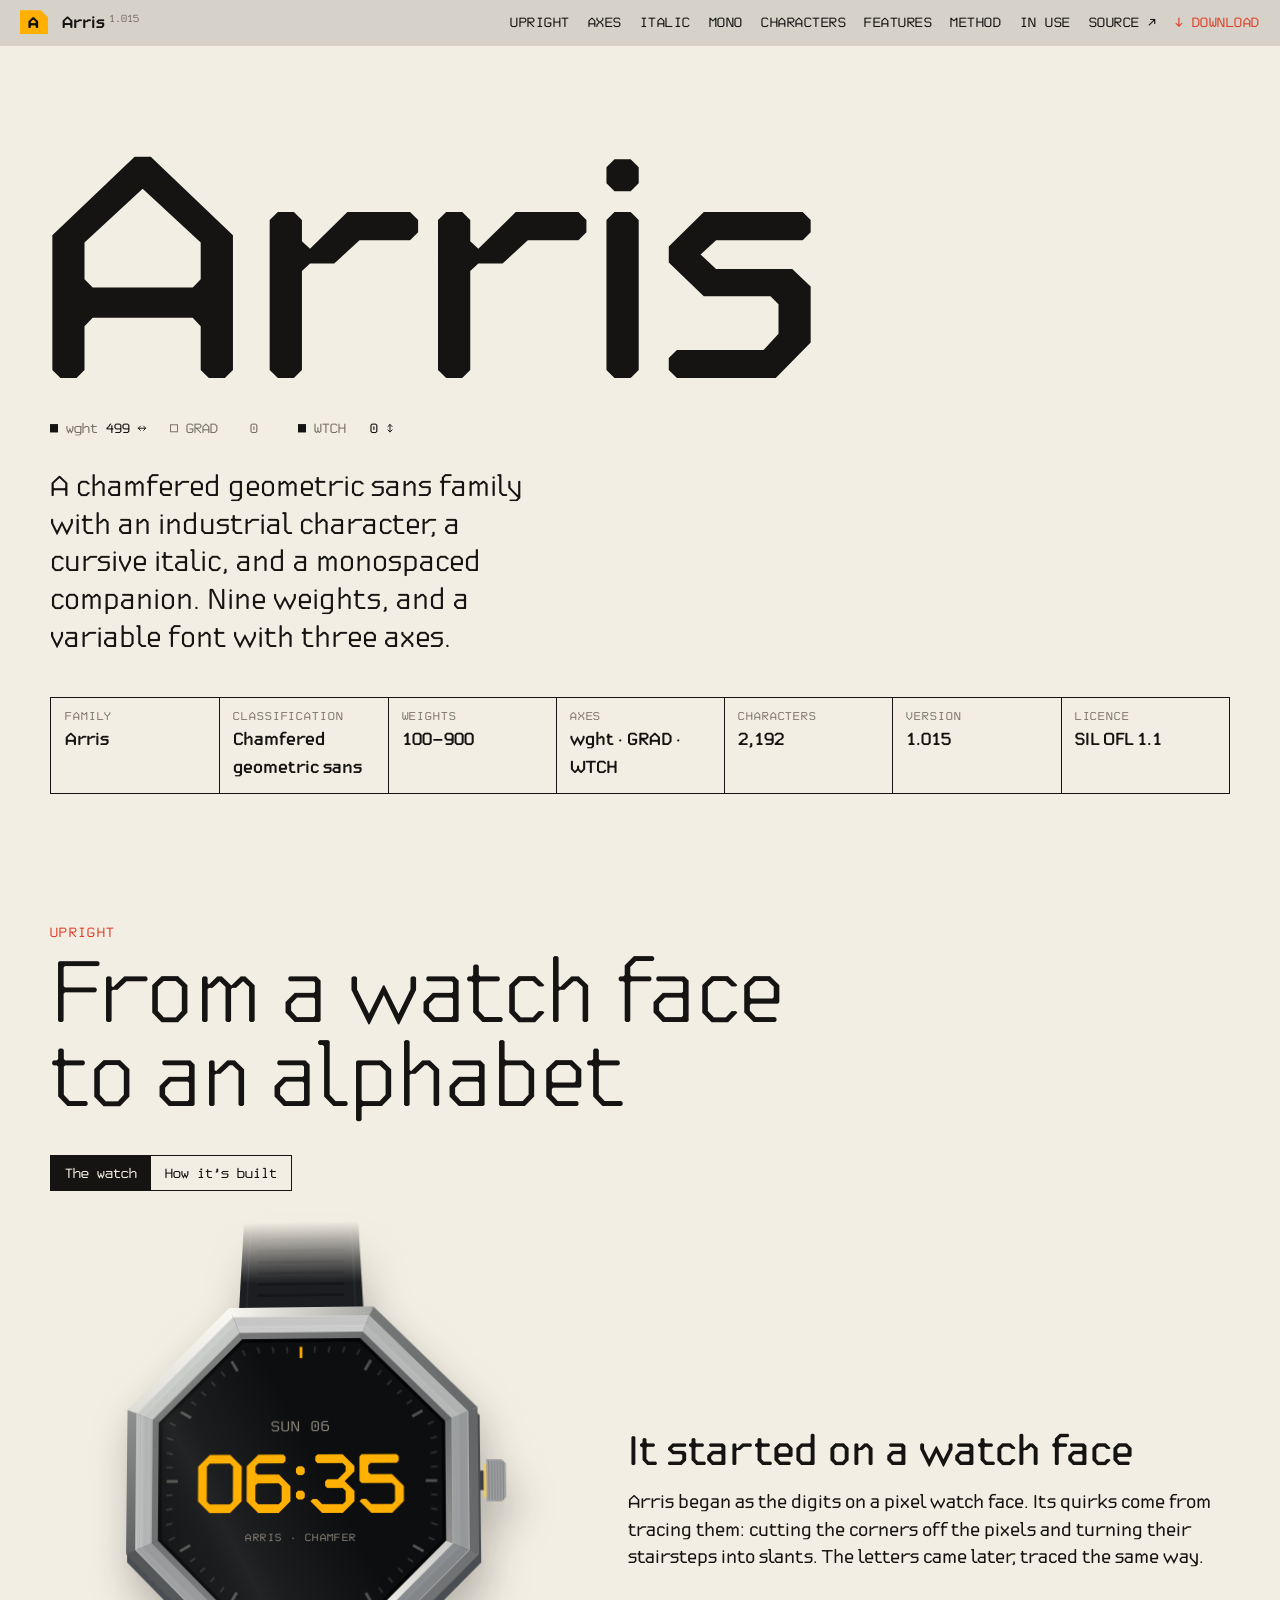
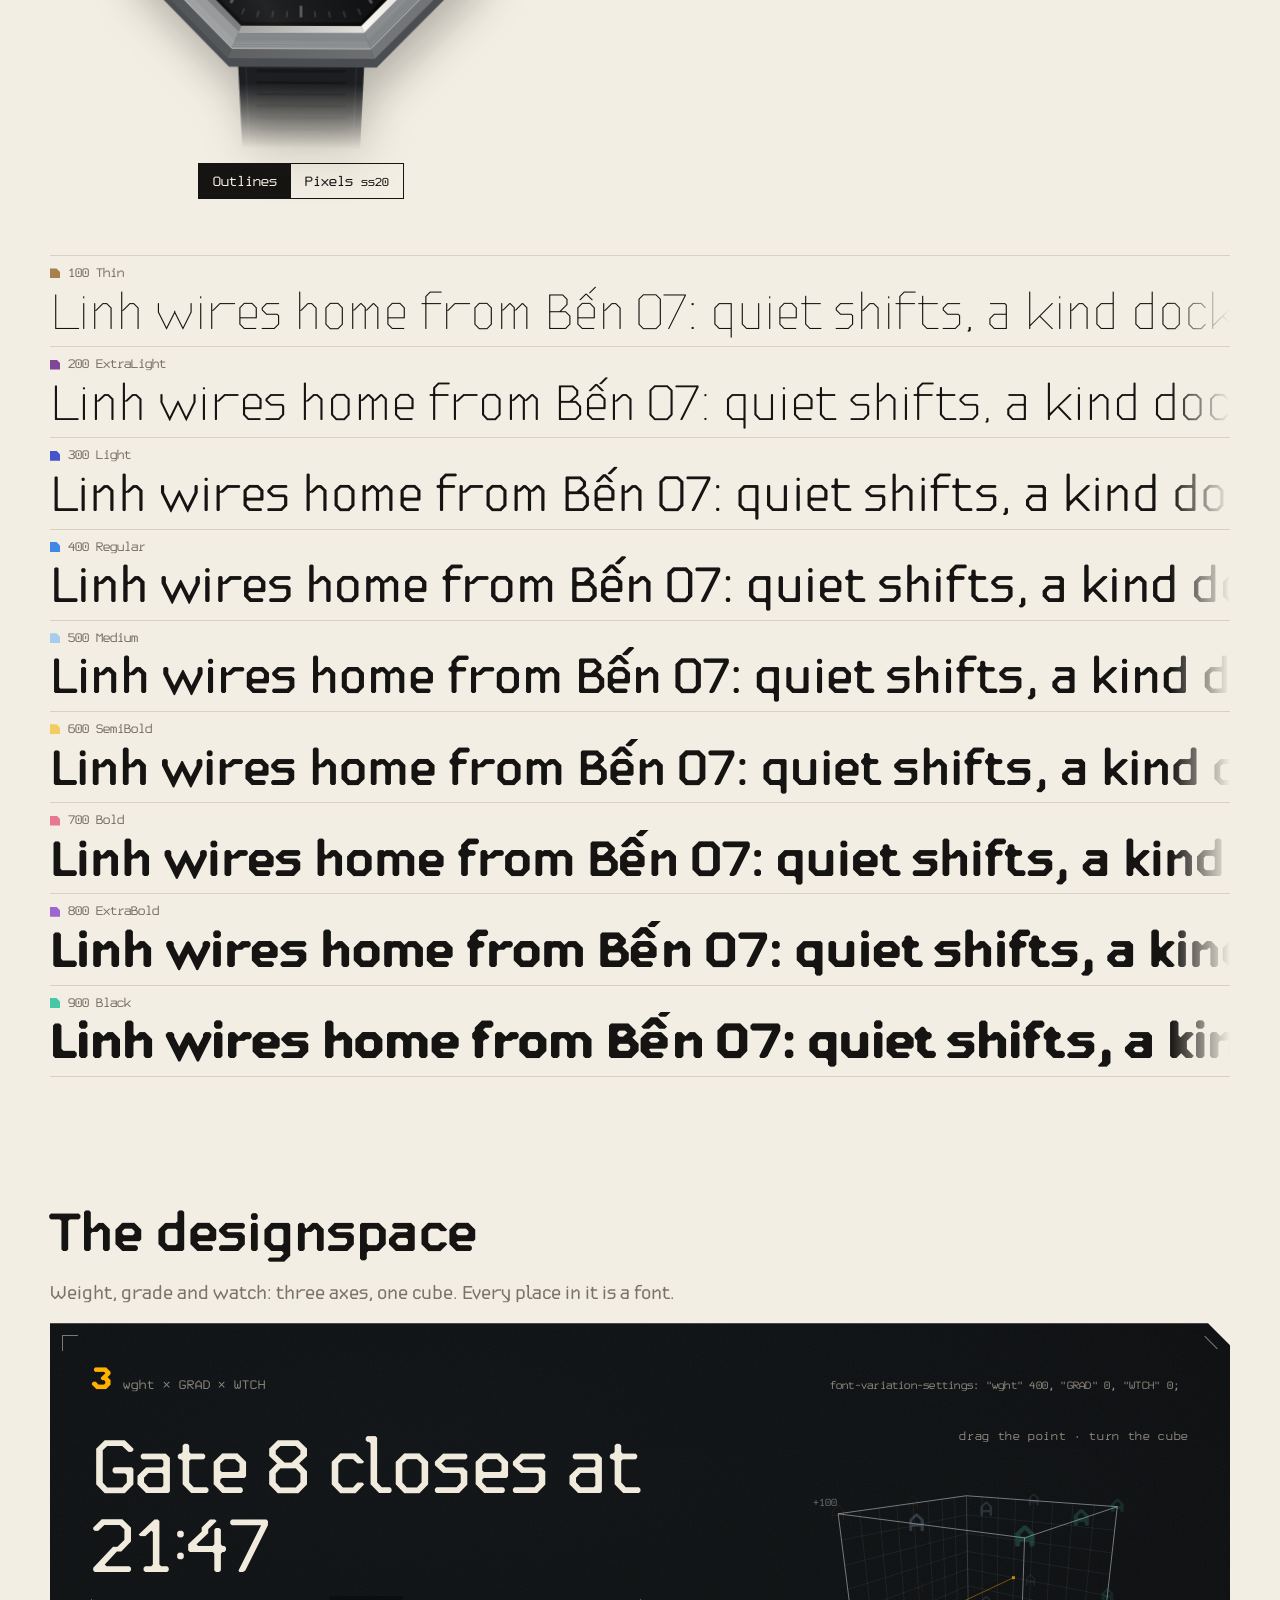
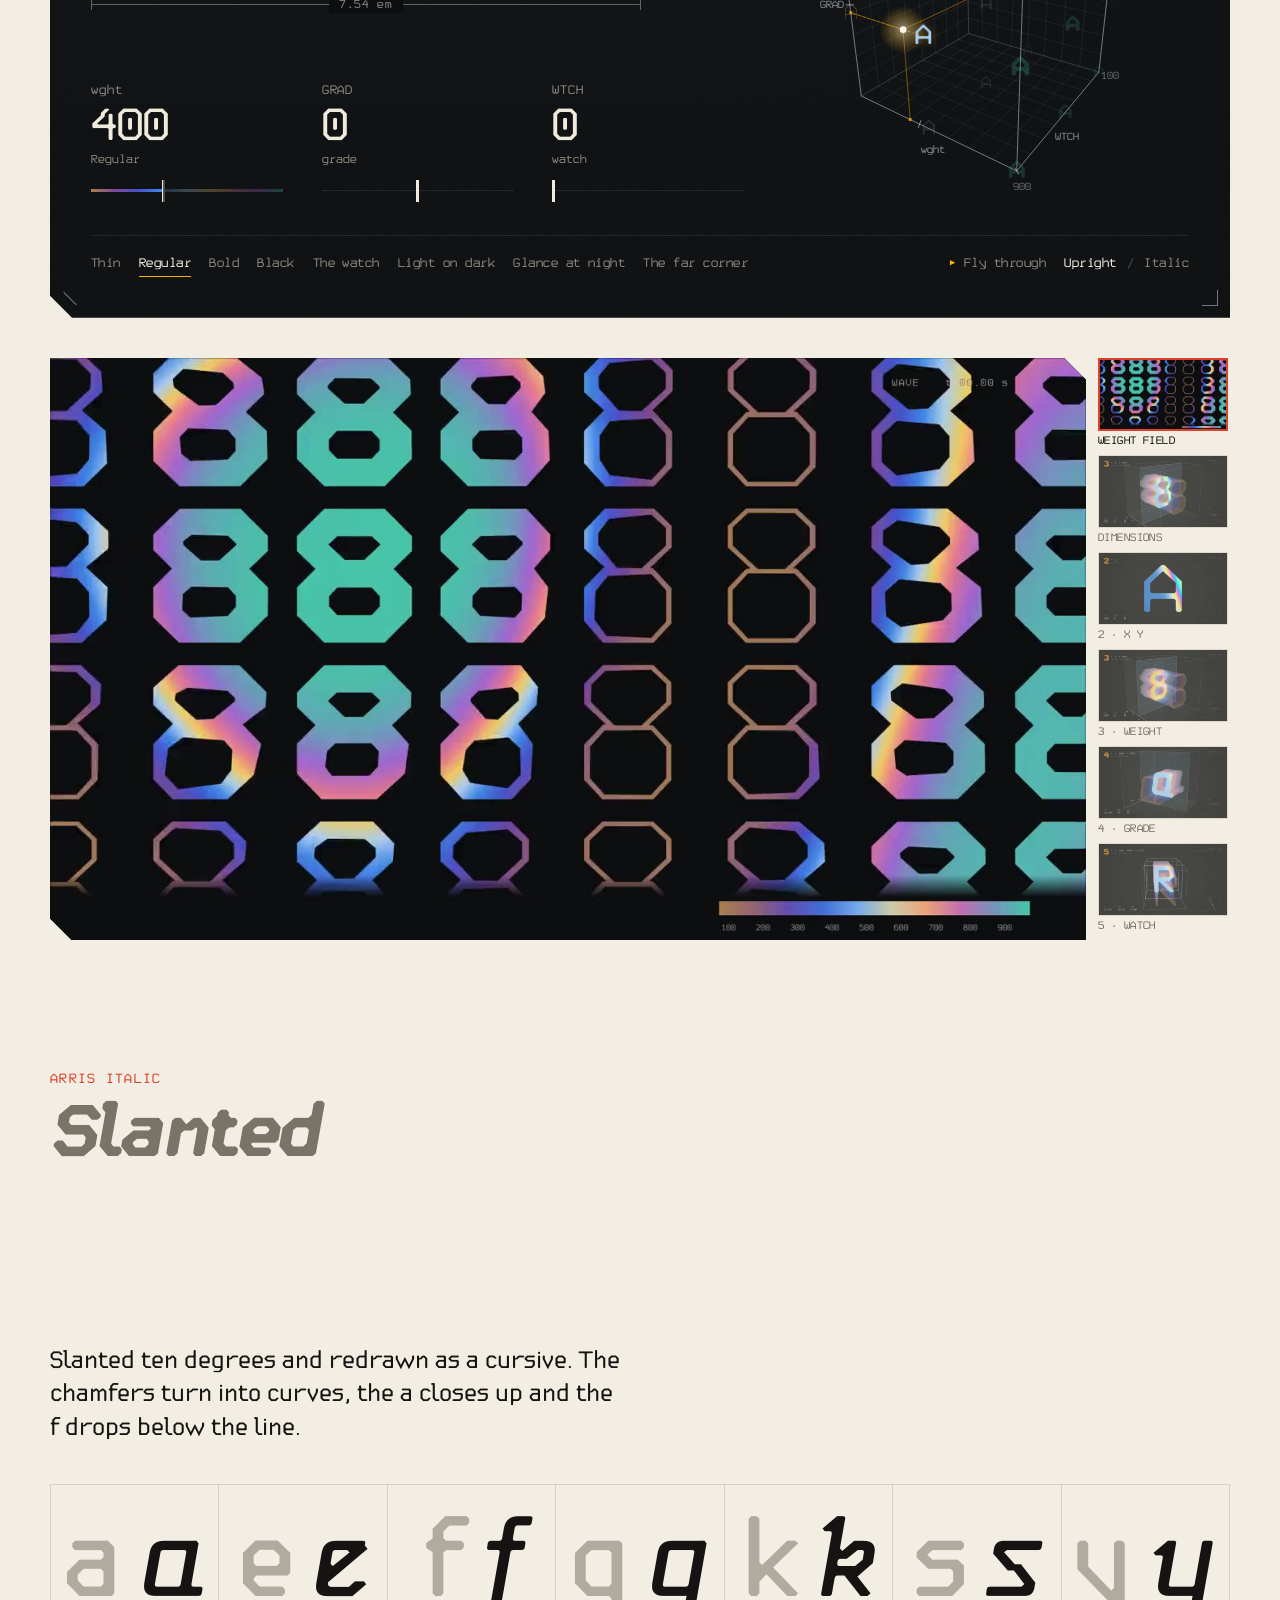
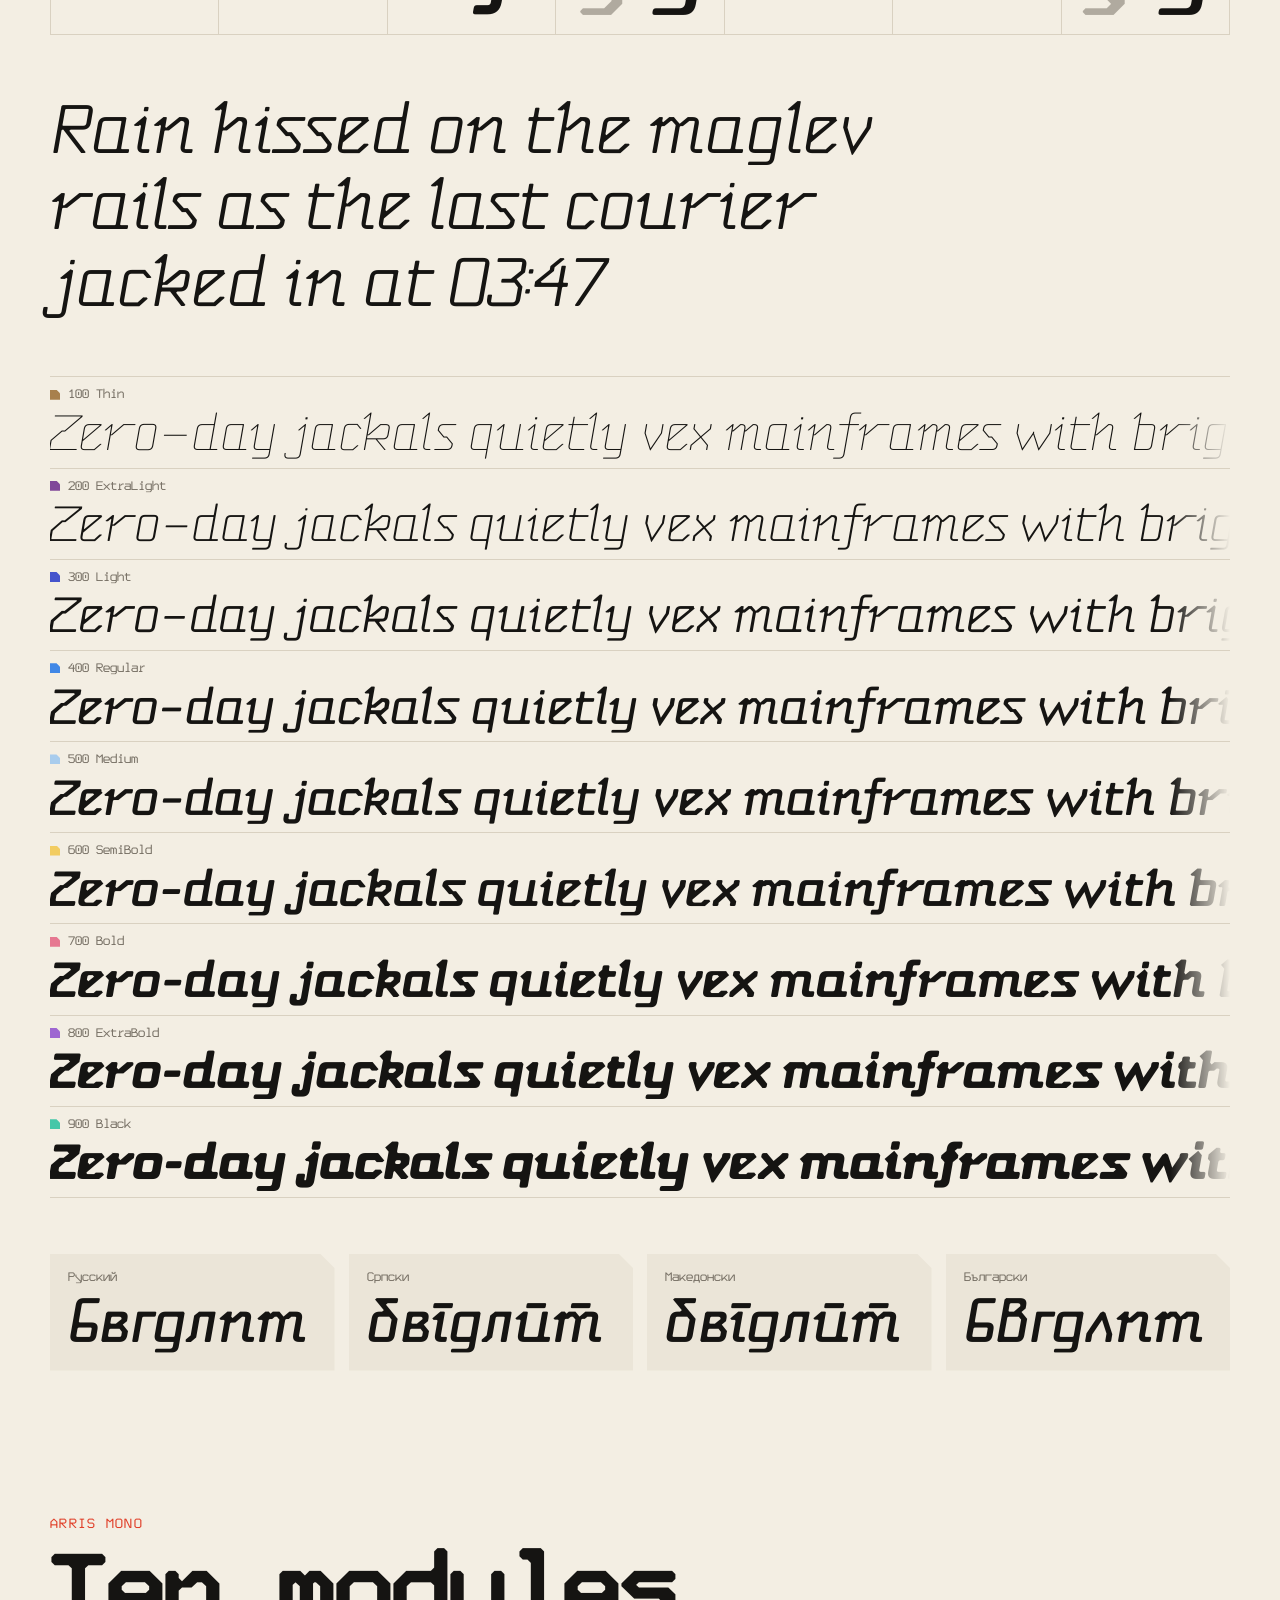
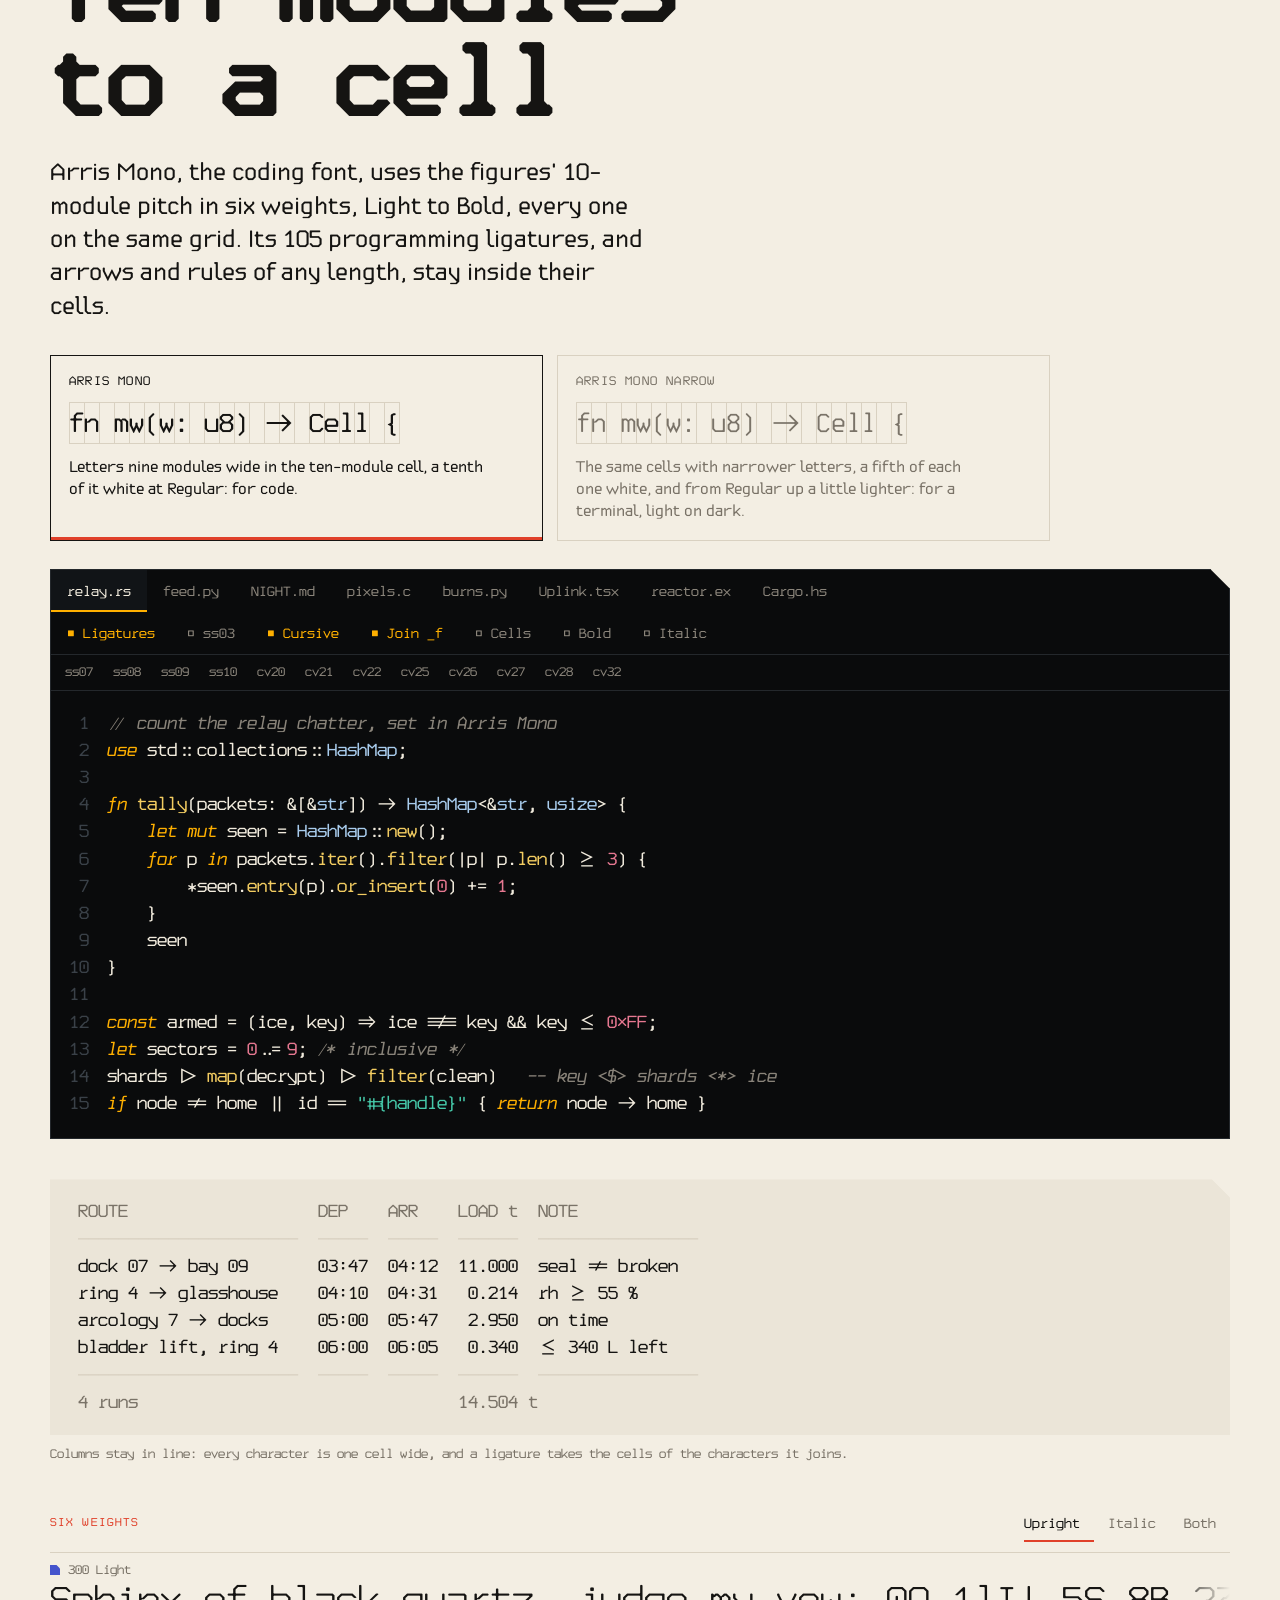
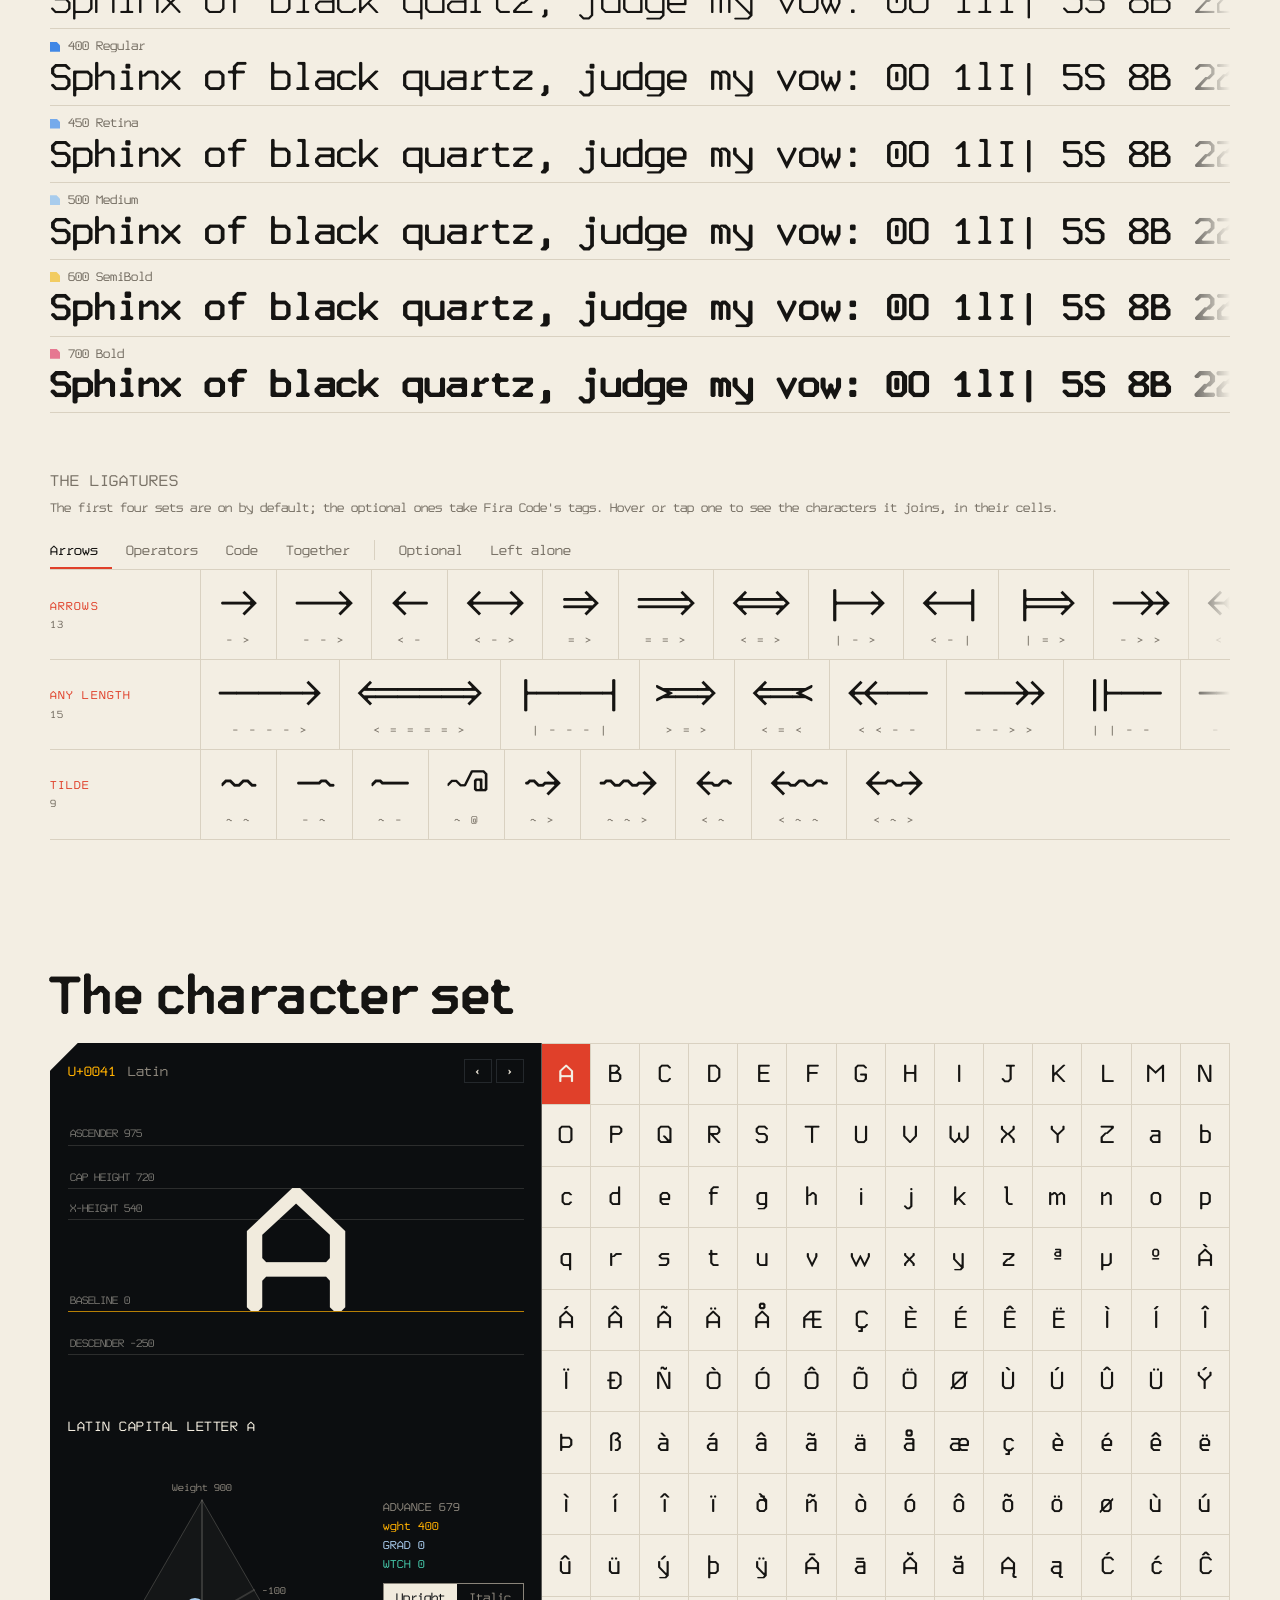
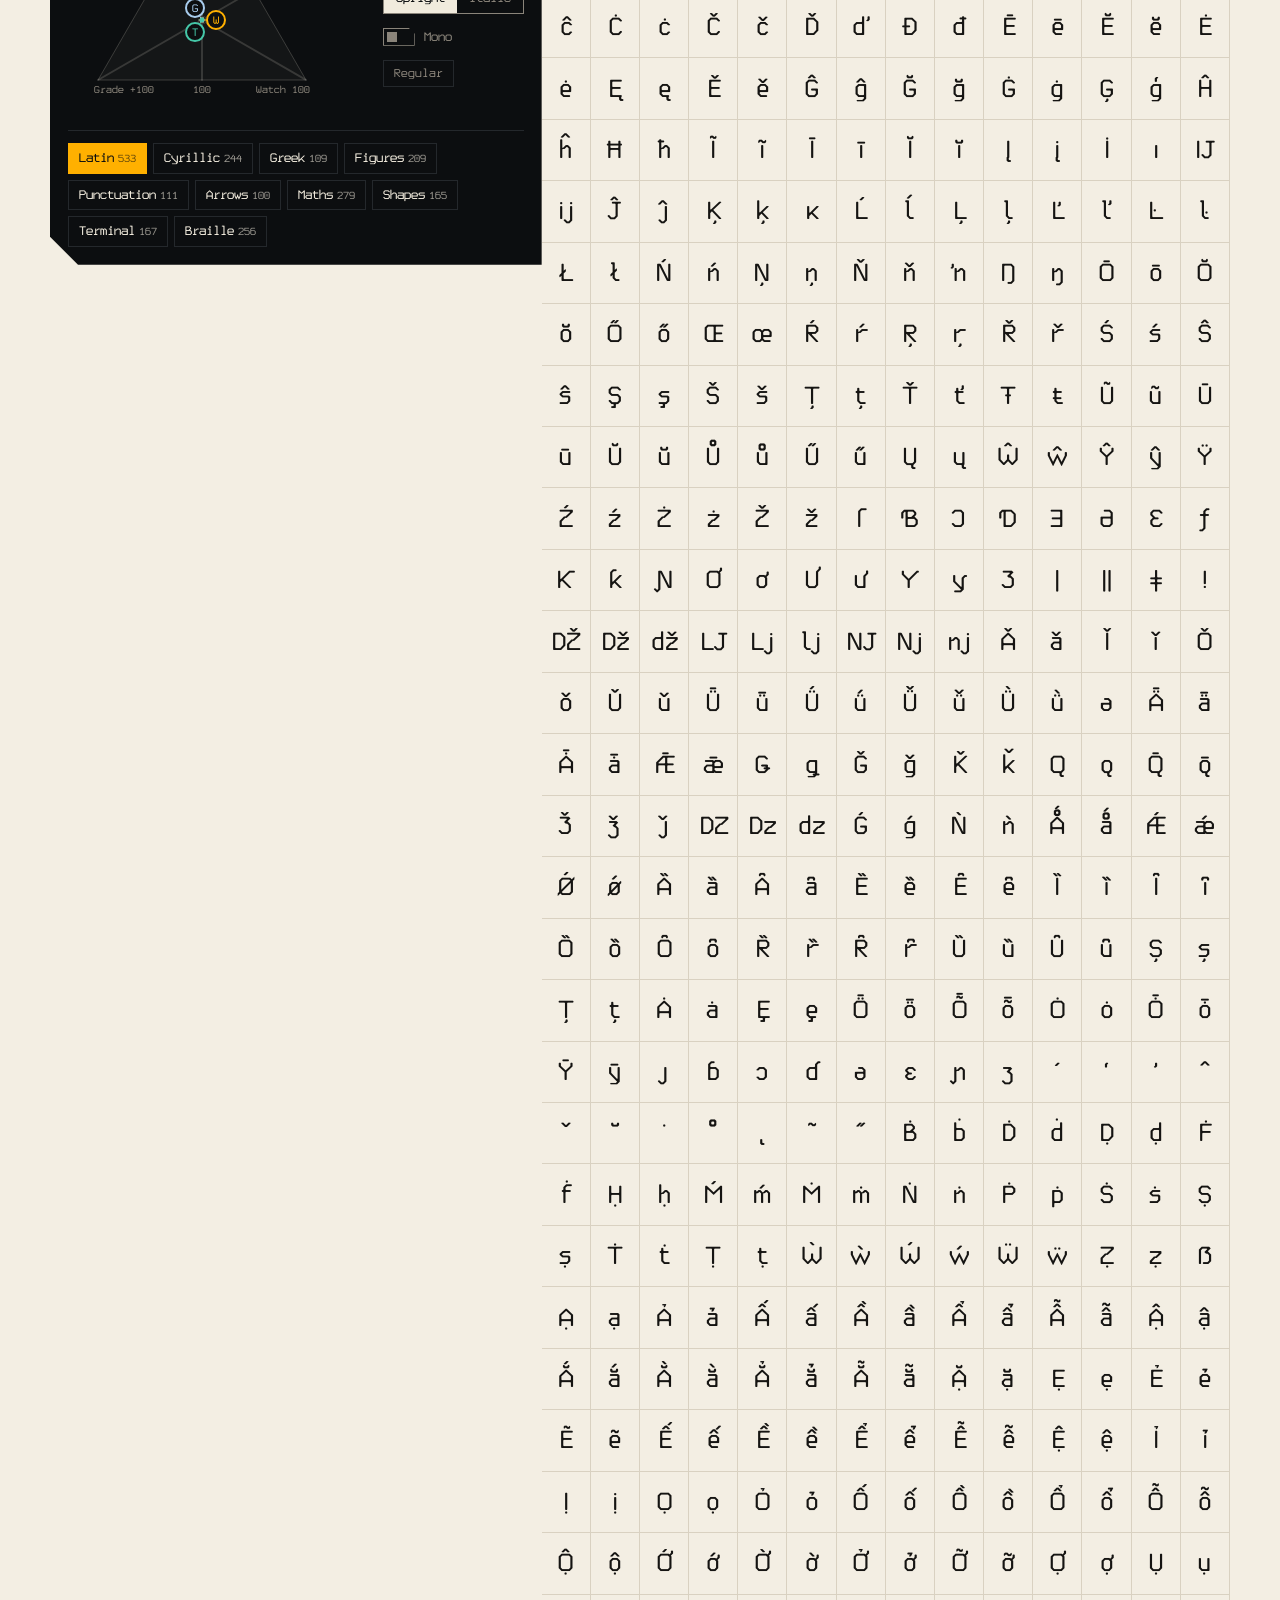
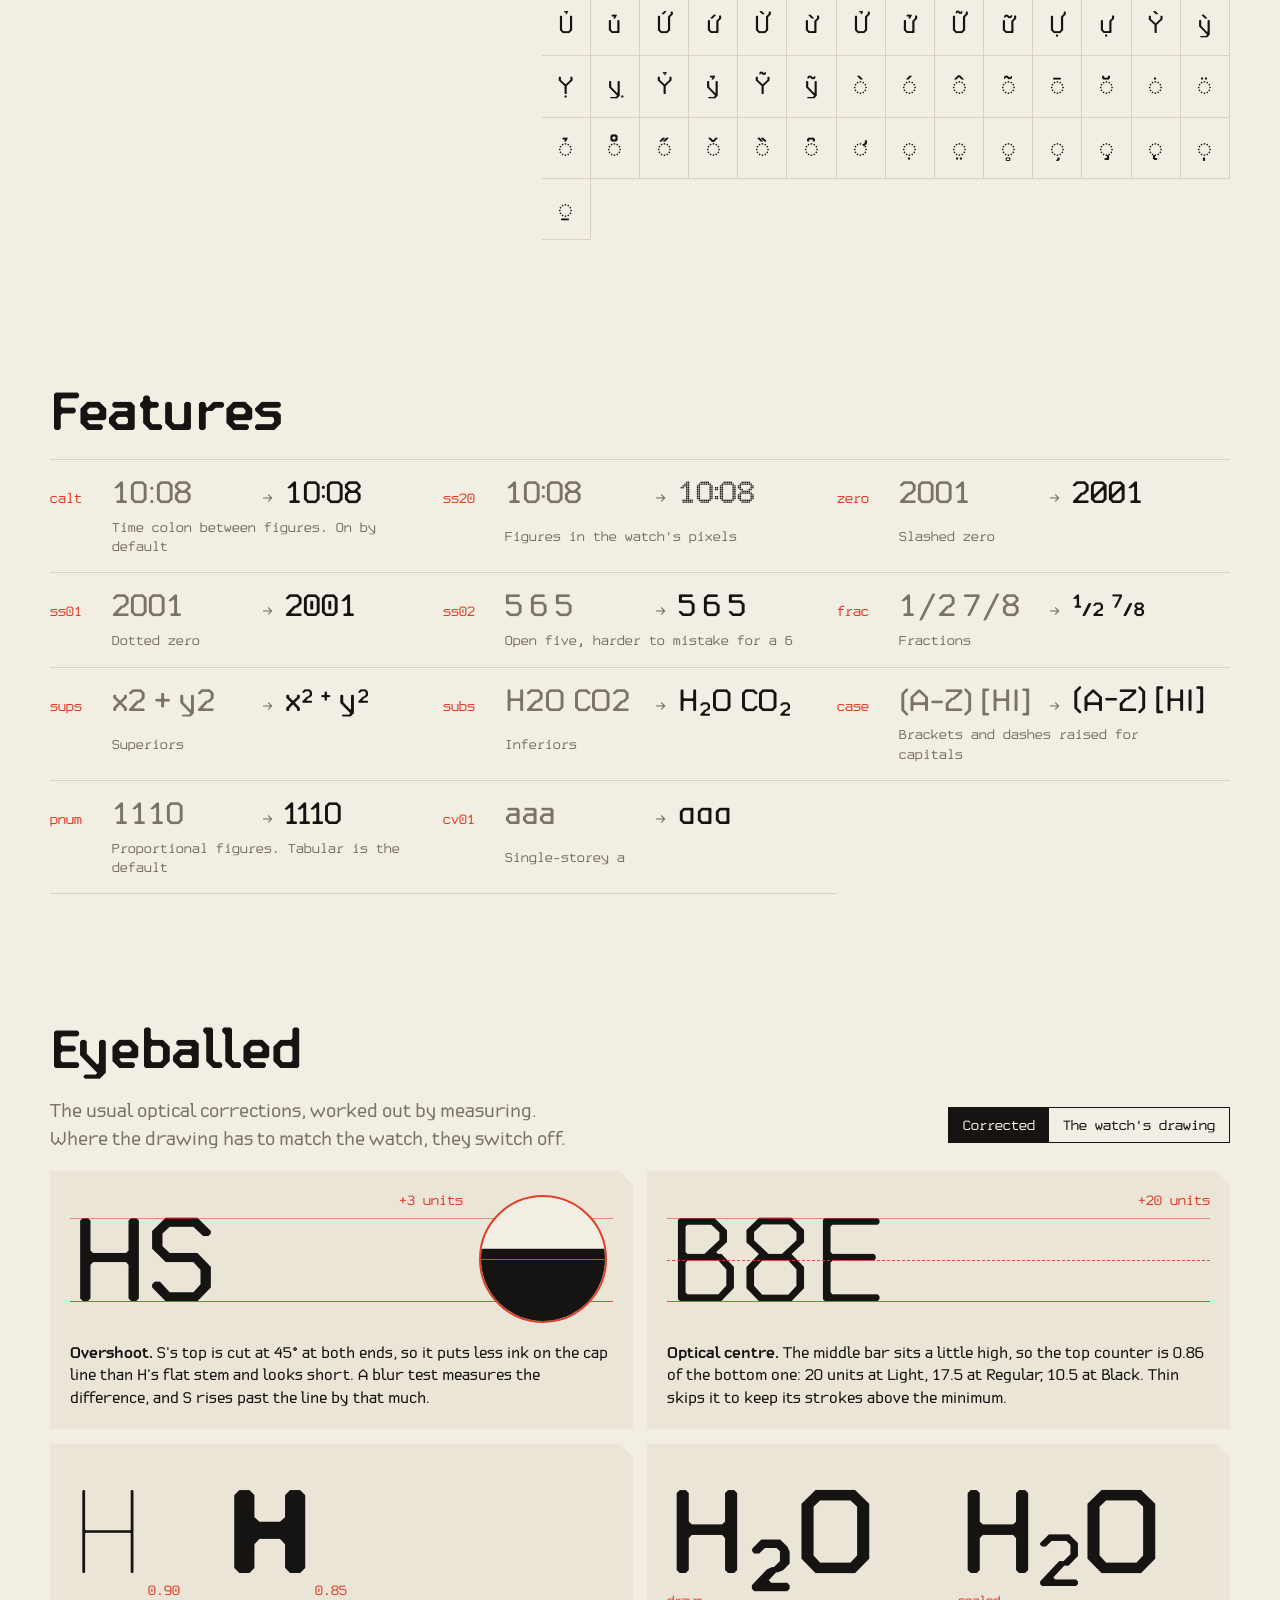
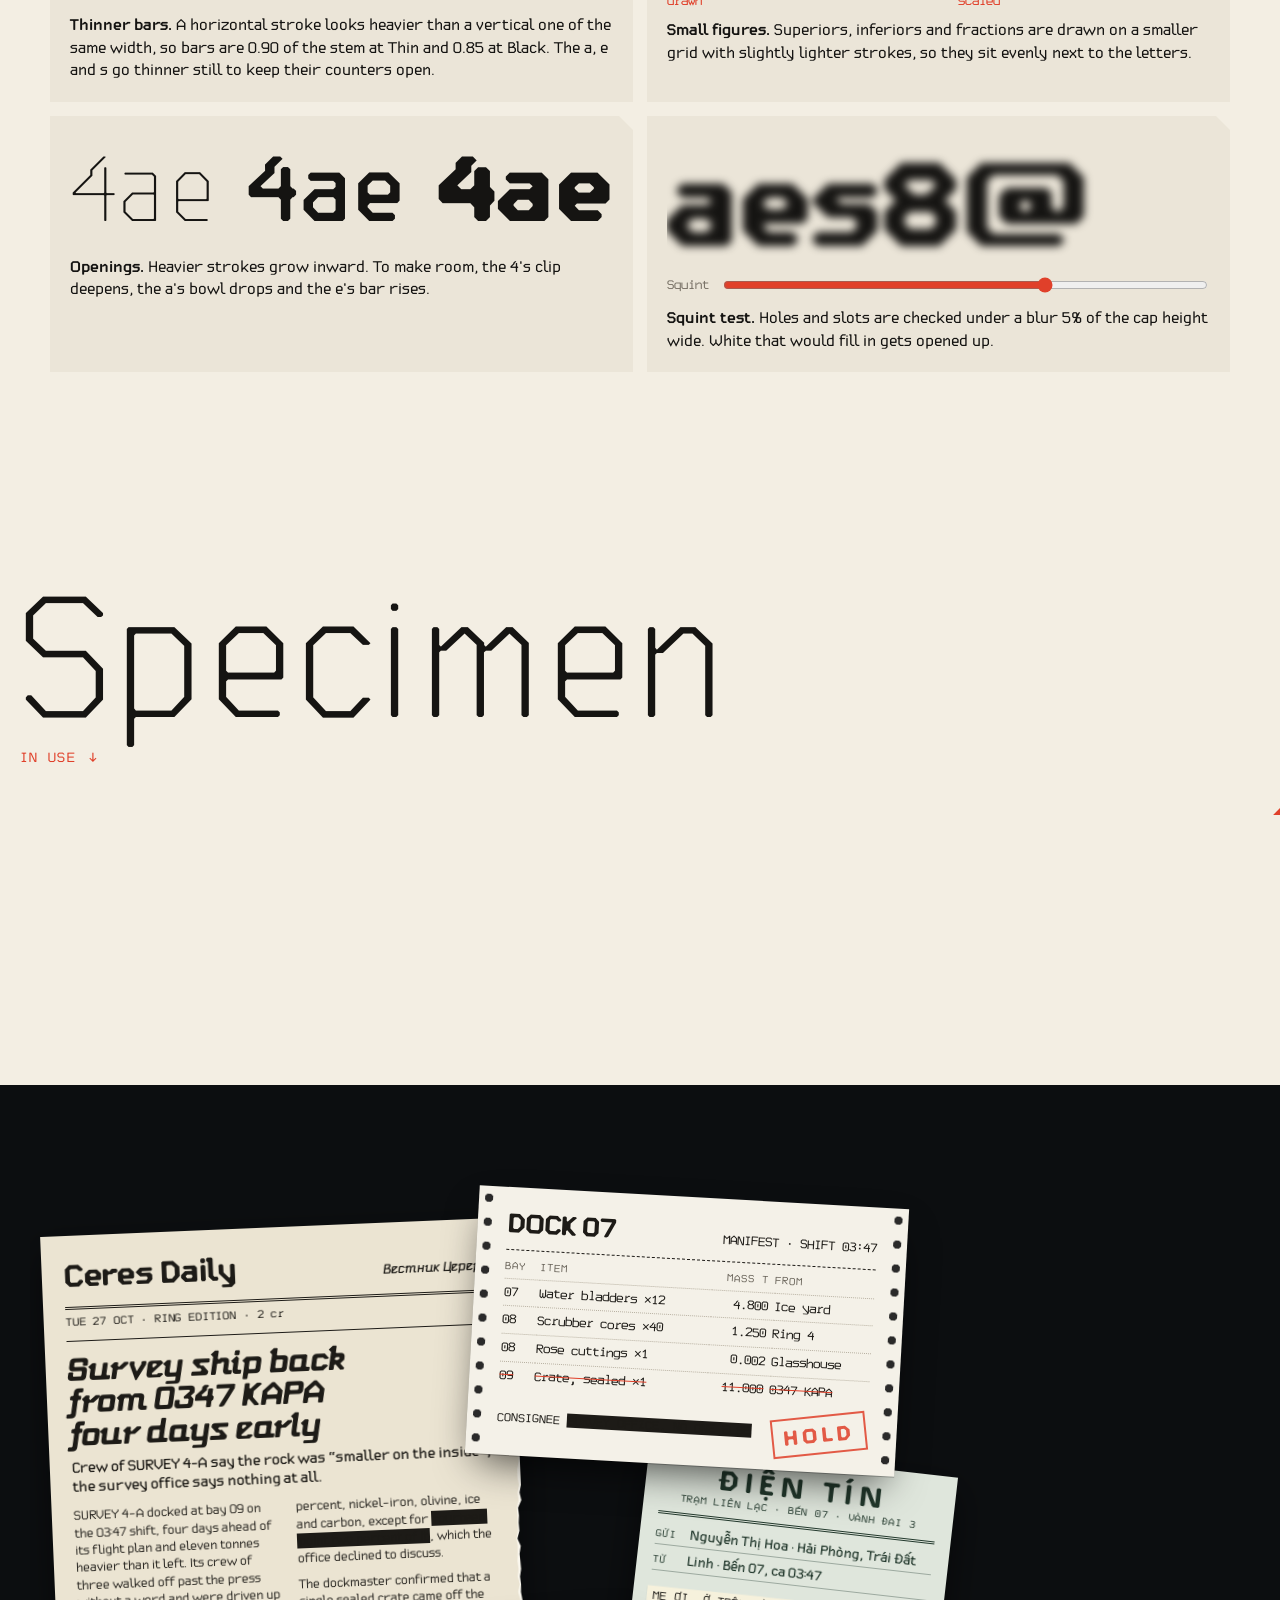
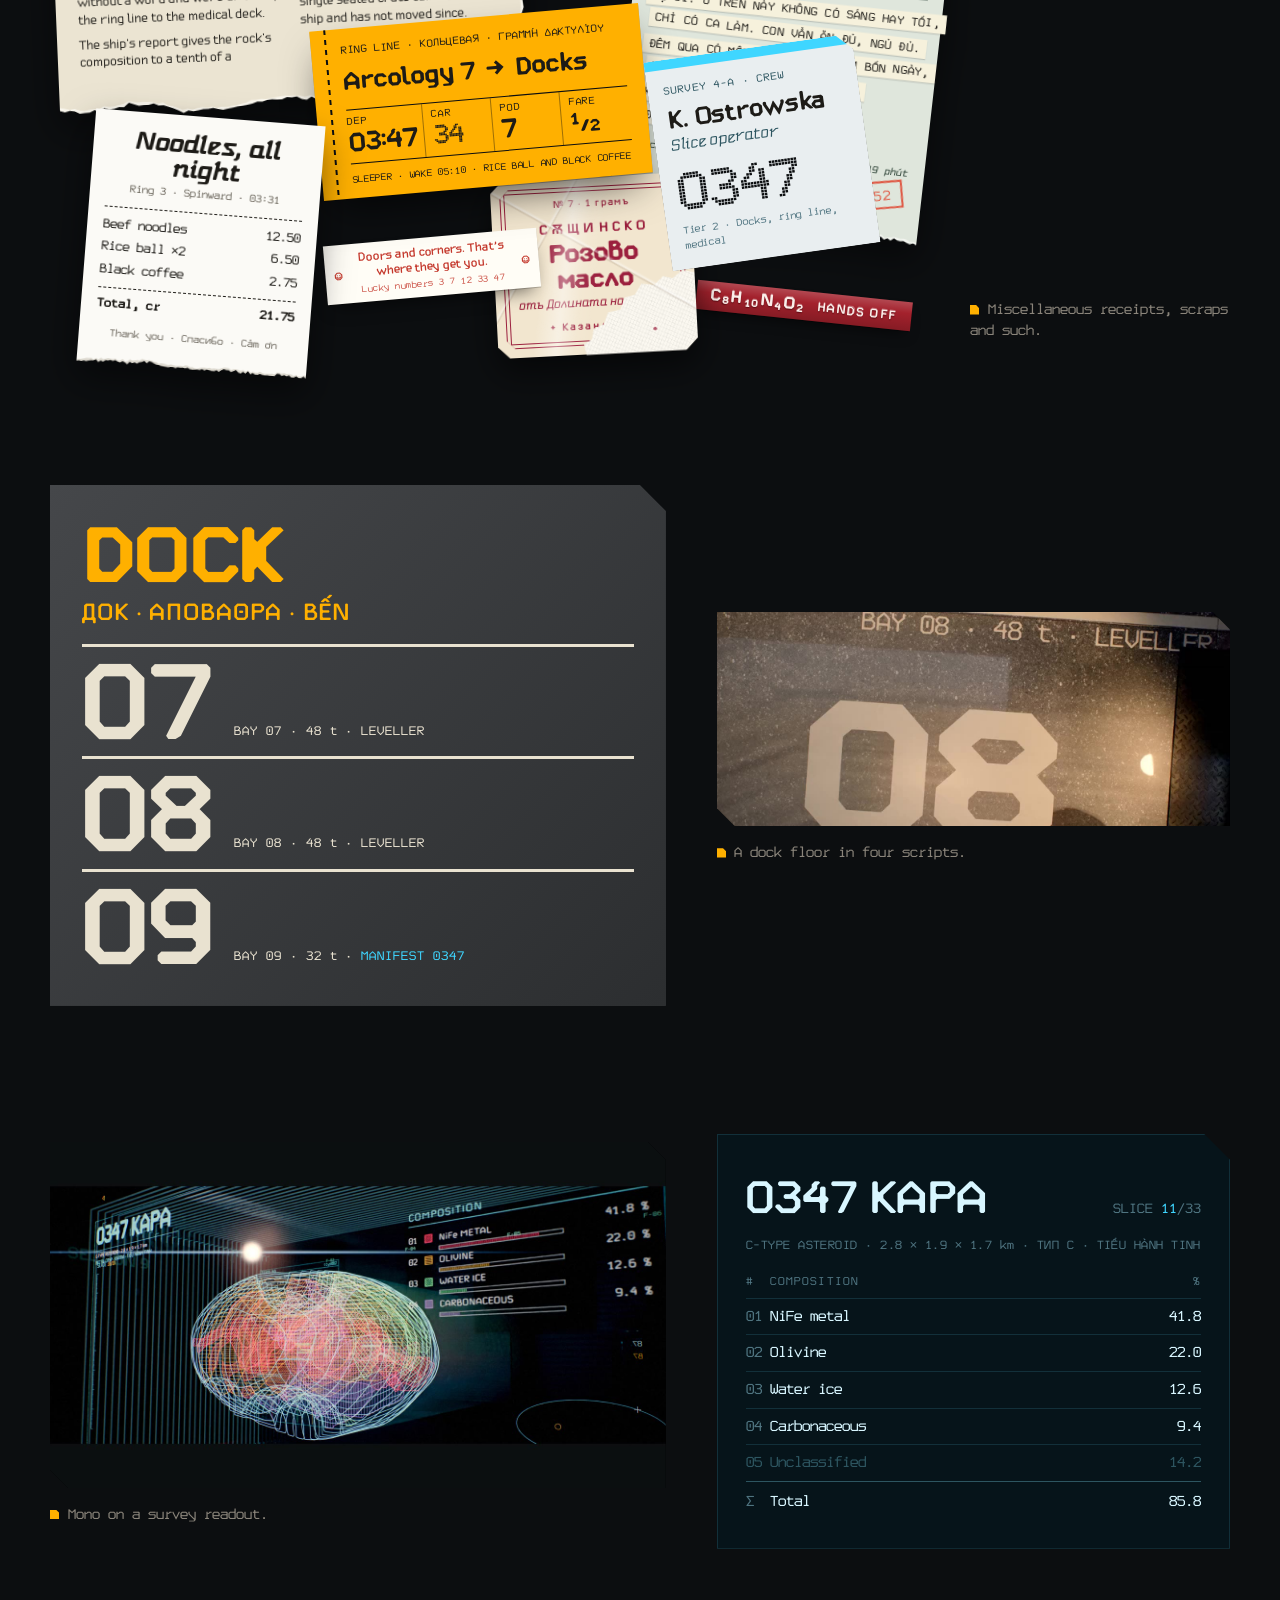
==== commit 6b440a4a: "The reel is DIMENSIONS: the film whole, its four steps and its four inserts Beside the weight field," ====
--- a/index.html
+++ b/index.html
@@ -281,19 +281,15 @@
     </video>
     <div class="reel-strip" role="group" aria-label="More short films: choose one to play it">
       <button type="button" class="reel-item" data-src="media/weight-field.mp4" data-poster="media/weight-field.jpg" data-label="A field of eights, each outline point at its own weight" aria-pressed="true"><img src="media/weight-field.jpg" alt="" loading="lazy" width="480" height="270"><span>Weight field</span></button>
-      <button type="button" class="reel-item" data-src="media/reel/11-masters.mp4" data-poster="media/reel/11-masters.jpg" data-label="Eight masters: between two of them every point moves in a straight line" aria-pressed="false"><img src="media/reel/11-masters.jpg" alt="" loading="lazy" width="480" height="270"><span>Masters</span></button>
-      <button type="button" class="reel-item" data-src="media/reel/12-anatomy.mp4" data-poster="media/reel/12-anatomy.jpg" data-label="The measures of a word set in Arris" aria-pressed="false"><img src="media/reel/12-anatomy.jpg" alt="" loading="lazy" width="480" height="270"><span>Anatomy</span></button>
-      <button type="button" class="reel-item" data-src="media/reel/13-squint.mp4" data-poster="media/reel/13-squint.jpg" data-label="A glyph that changes form as its white closes" aria-pressed="false"><img src="media/reel/13-squint.jpg" alt="" loading="lazy" width="480" height="270"><span>Squint</span></button>
-      <button type="button" class="reel-item" data-src="media/reel/14-grade.mp4" data-poster="media/reel/14-grade.jpg" data-label="Grade: heavier or lighter strokes on the same line" aria-pressed="false"><img src="media/reel/14-grade.jpg" alt="" loading="lazy" width="480" height="270"><span>Grade</span></button>
-      <button type="button" class="reel-item" data-src="media/reel/15-kerning.mp4" data-poster="media/reel/15-kerning.jpg" data-label="Kerning, pair by pair" aria-pressed="false"><img src="media/reel/15-kerning.jpg" alt="" loading="lazy" width="480" height="270"><span>Kerning</span></button>
-      <button type="button" class="reel-item" data-src="media/reel/16-italic.mp4" data-poster="media/reel/16-italic.jpg" data-label="The italic: its chamfers turned into curves" aria-pressed="false"><img src="media/reel/16-italic.jpg" alt="" loading="lazy" width="480" height="270"><span>Italic</span></button>
-      <button type="button" class="reel-item" data-src="media/reel/18-cursive.mp4" data-poster="media/reel/18-cursive.jpg" data-label="A line of the cursive italic" aria-pressed="false"><img src="media/reel/18-cursive.jpg" alt="" loading="lazy" width="480" height="270"><span>Cursive</span></button>
-      <button type="button" class="reel-item" data-src="media/reel/19-italic-wave.mp4" data-poster="media/reel/19-italic-wave.jpg" data-label="A wave of weight through a line of italic" aria-pressed="false"><img src="media/reel/19-italic-wave.jpg" alt="" loading="lazy" width="480" height="270"><span>Italic wave</span></button>
-      <button type="button" class="reel-item" data-src="media/reel/17-ligatures.mp4" data-poster="media/reel/17-ligatures.jpg" data-label="Arris Mono's programming ligatures in code" aria-pressed="false"><img src="media/reel/17-ligatures.jpg" alt="" loading="lazy" width="480" height="270"><span>Ligatures</span></button>
-      <button type="button" class="reel-item" data-src="media/reel/20-cyrillic.mp4" data-poster="media/reel/20-cyrillic.jpg" data-label="The Cyrillic italic beside the Latin" aria-pressed="false"><img src="media/reel/20-cyrillic.jpg" alt="" loading="lazy" width="480" height="270"><span>Cyrillic</span></button>
-      <button type="button" class="reel-item" data-src="media/reel/06-babel.mp4" data-poster="media/reel/06-babel.jpg" data-label="One line in Latin, Cyrillic, Greek and Vietnamese" aria-pressed="false"><img src="media/reel/06-babel.jpg" alt="" loading="lazy" width="480" height="270"><span>Scripts</span></button>
-      <button type="button" class="reel-item" data-src="media/reel/10-molten.mp4" data-poster="media/reel/10-molten.jpg" data-label="The name in Cyrillic, glowing as hot metal" aria-pressed="false"><img src="media/reel/10-molten.jpg" alt="" loading="lazy" width="480" height="270"><span>Molten</span></button>
-      <button type="button" class="reel-item" data-src="media/reel/gauge-blocks.mp4" data-poster="media/reel/gauge-blocks.jpg" data-label="Nine anodized titanium gauge blocks, one a weight" aria-pressed="false"><img src="media/reel/gauge-blocks.jpg" alt="" loading="lazy" width="480" height="270"><span>Gauge blocks</span></button>
+      <button type="button" class="reel-item" data-src="media/reel/dimensions.mp4" data-poster="media/reel/dimensions.jpg" data-label="Dimensions: a letter from flat to its weight, grade and watch" aria-pressed="false"><img src="media/reel/dimensions.jpg" alt="" loading="lazy" width="480" height="270"><span>Dimensions</span></button>
+      <button type="button" class="reel-item" data-src="media/reel/dim-2-flat.mp4" data-poster="media/reel/dim-2-flat.jpg" data-label="Two dimensions: one instance of the A, flat, an oxide film catching the light" aria-pressed="false"><img src="media/reel/dim-2-flat.jpg" alt="" loading="lazy" width="480" height="270"><span>2 · x y</span></button>
+      <button type="button" class="reel-item" data-src="media/reel/dim-3-weight.mp4" data-poster="media/reel/dim-3-weight.jpg" data-label="Three dimensions: the 8 as a solid along the weight axis" aria-pressed="false"><img src="media/reel/dim-3-weight.jpg" alt="" loading="lazy" width="480" height="270"><span>3 · weight</span></button>
+      <button type="button" class="reel-item" data-src="media/reel/dim-4-grade.mp4" data-poster="media/reel/dim-4-grade.jpg" data-label="Four dimensions: the italic a's weight solid, the grade sweeping through it" aria-pressed="false"><img src="media/reel/dim-4-grade.jpg" alt="" loading="lazy" width="480" height="270"><span>4 · grade</span></button>
+      <button type="button" class="reel-item" data-src="media/reel/dim-5-watch.mp4" data-poster="media/reel/dim-5-watch.jpg" data-label="Five dimensions: the R cut along a line turning through the designspace" aria-pressed="false"><img src="media/reel/dim-5-watch.jpg" alt="" loading="lazy" width="480" height="270"><span>5 · watch</span></button>
+      <button type="button" class="reel-item" data-src="media/reel/dim-fringes.mp4" data-poster="media/reel/dim-fringes.jpg" data-label="Every weight of the ampersand in one letter, as interference fringes" aria-pressed="false"><img src="media/reel/dim-fringes.jpg" alt="" loading="lazy" width="480" height="270"><span>Fringes</span></button>
+      <button type="button" class="reel-item" data-src="media/reel/dim-section.mp4" data-poster="media/reel/dim-section.jpg" data-label="A section of the 8 along the weight axis" aria-pressed="false"><img src="media/reel/dim-section.jpg" alt="" loading="lazy" width="480" height="270"><span>Section</span></button>
+      <button type="button" class="reel-item" data-src="media/reel/dim-growth.mp4" data-poster="media/reel/dim-growth.jpg" data-label="A pattern grown inside the @, its form set by the weight that reaches each point" aria-pressed="false"><img src="media/reel/dim-growth.jpg" alt="" loading="lazy" width="480" height="270"><span>Growth</span></button>
+      <button type="button" class="reel-item" data-src="media/reel/dim-moire.mp4" data-poster="media/reel/dim-moire.jpg" data-label="The A's outlines at 101 weights, twice, one copy turning" aria-pressed="false"><img src="media/reel/dim-moire.jpg" alt="" loading="lazy" width="480" height="270"><span>Moiré</span></button>
     </div>
   </figure>
 </section>
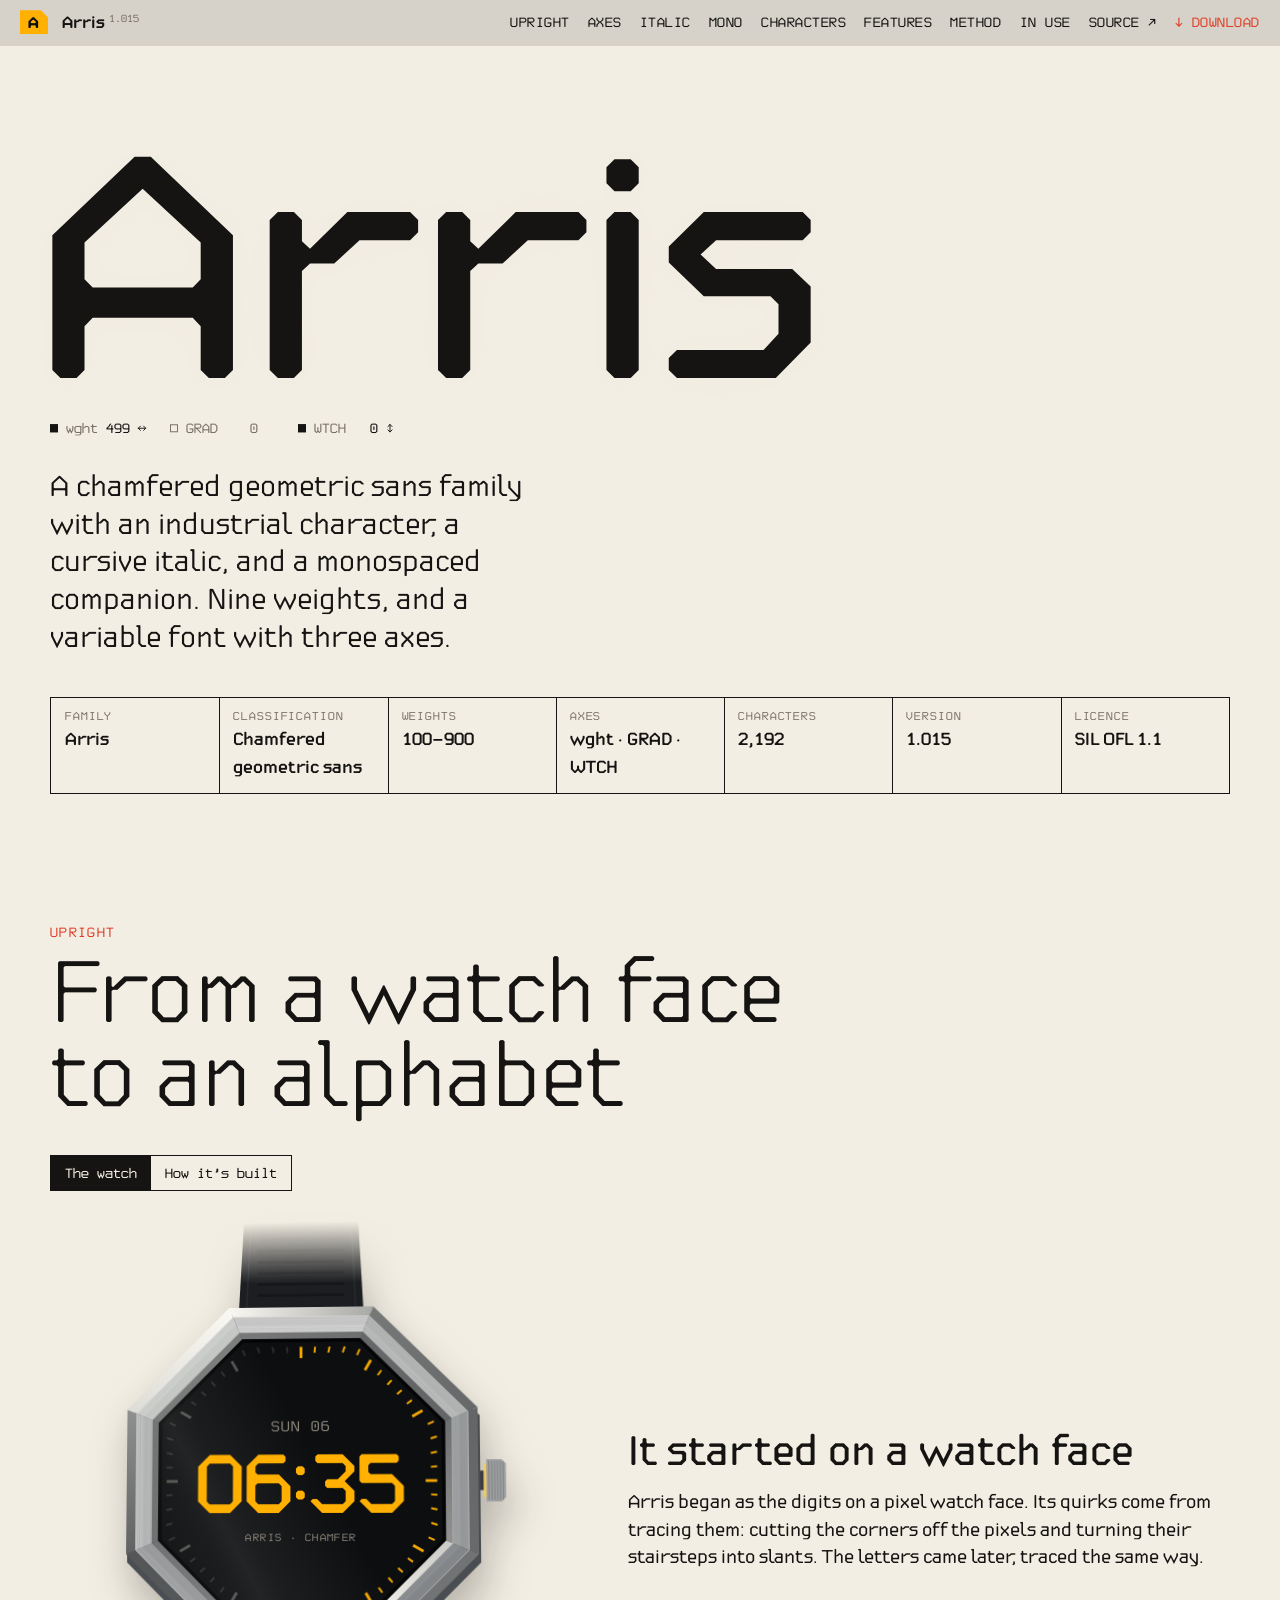
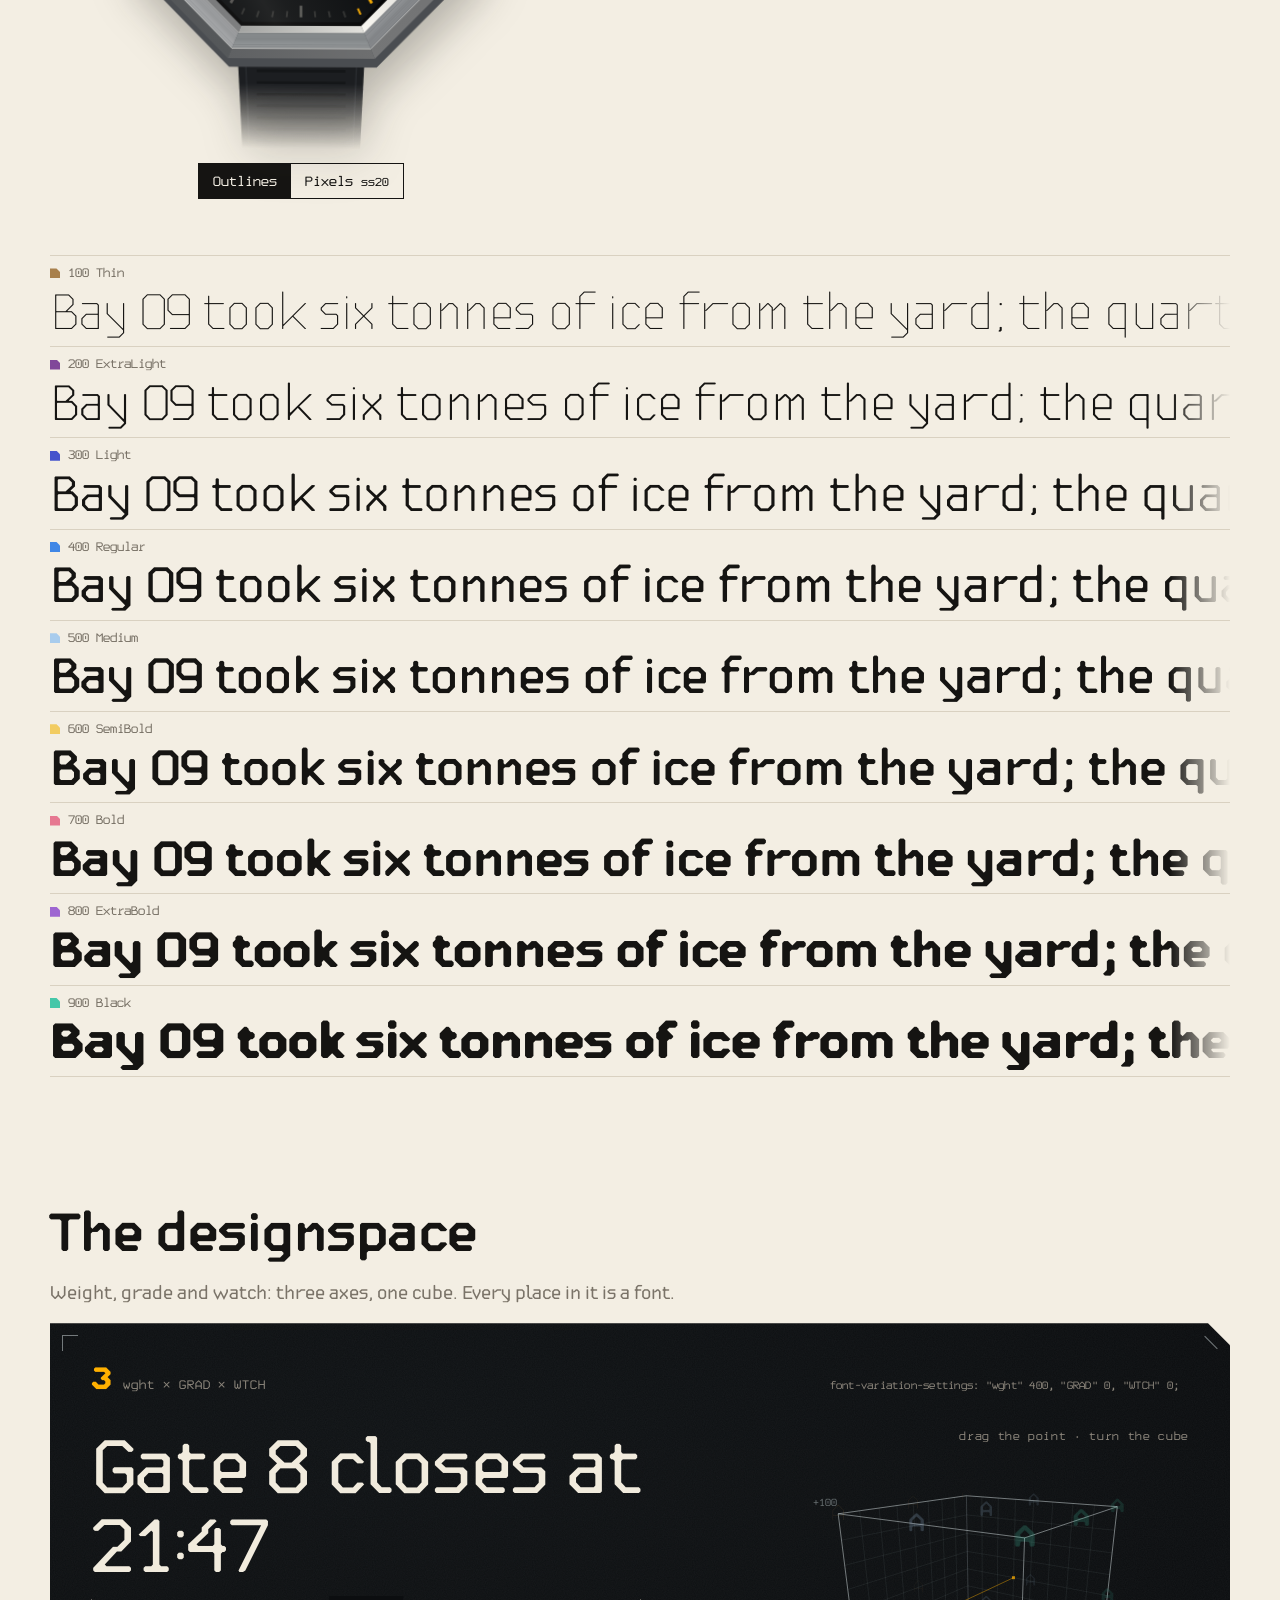
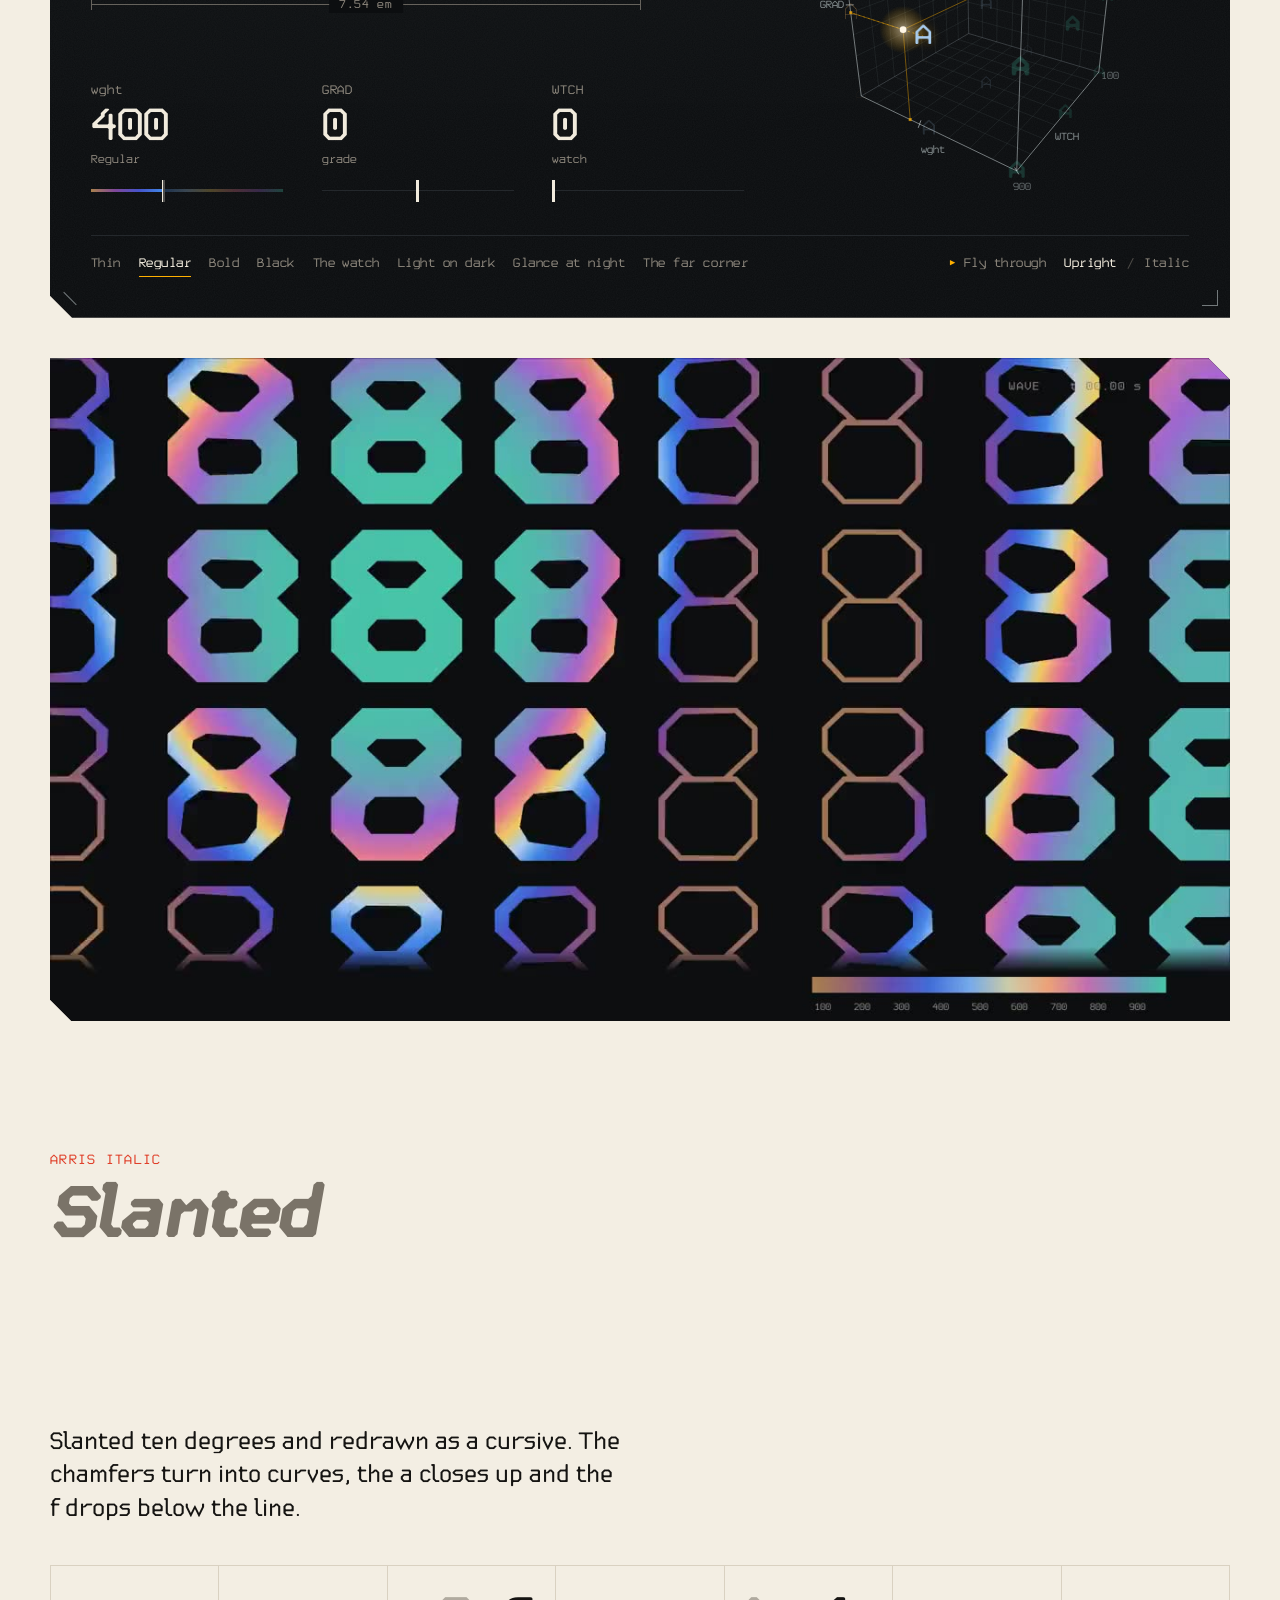
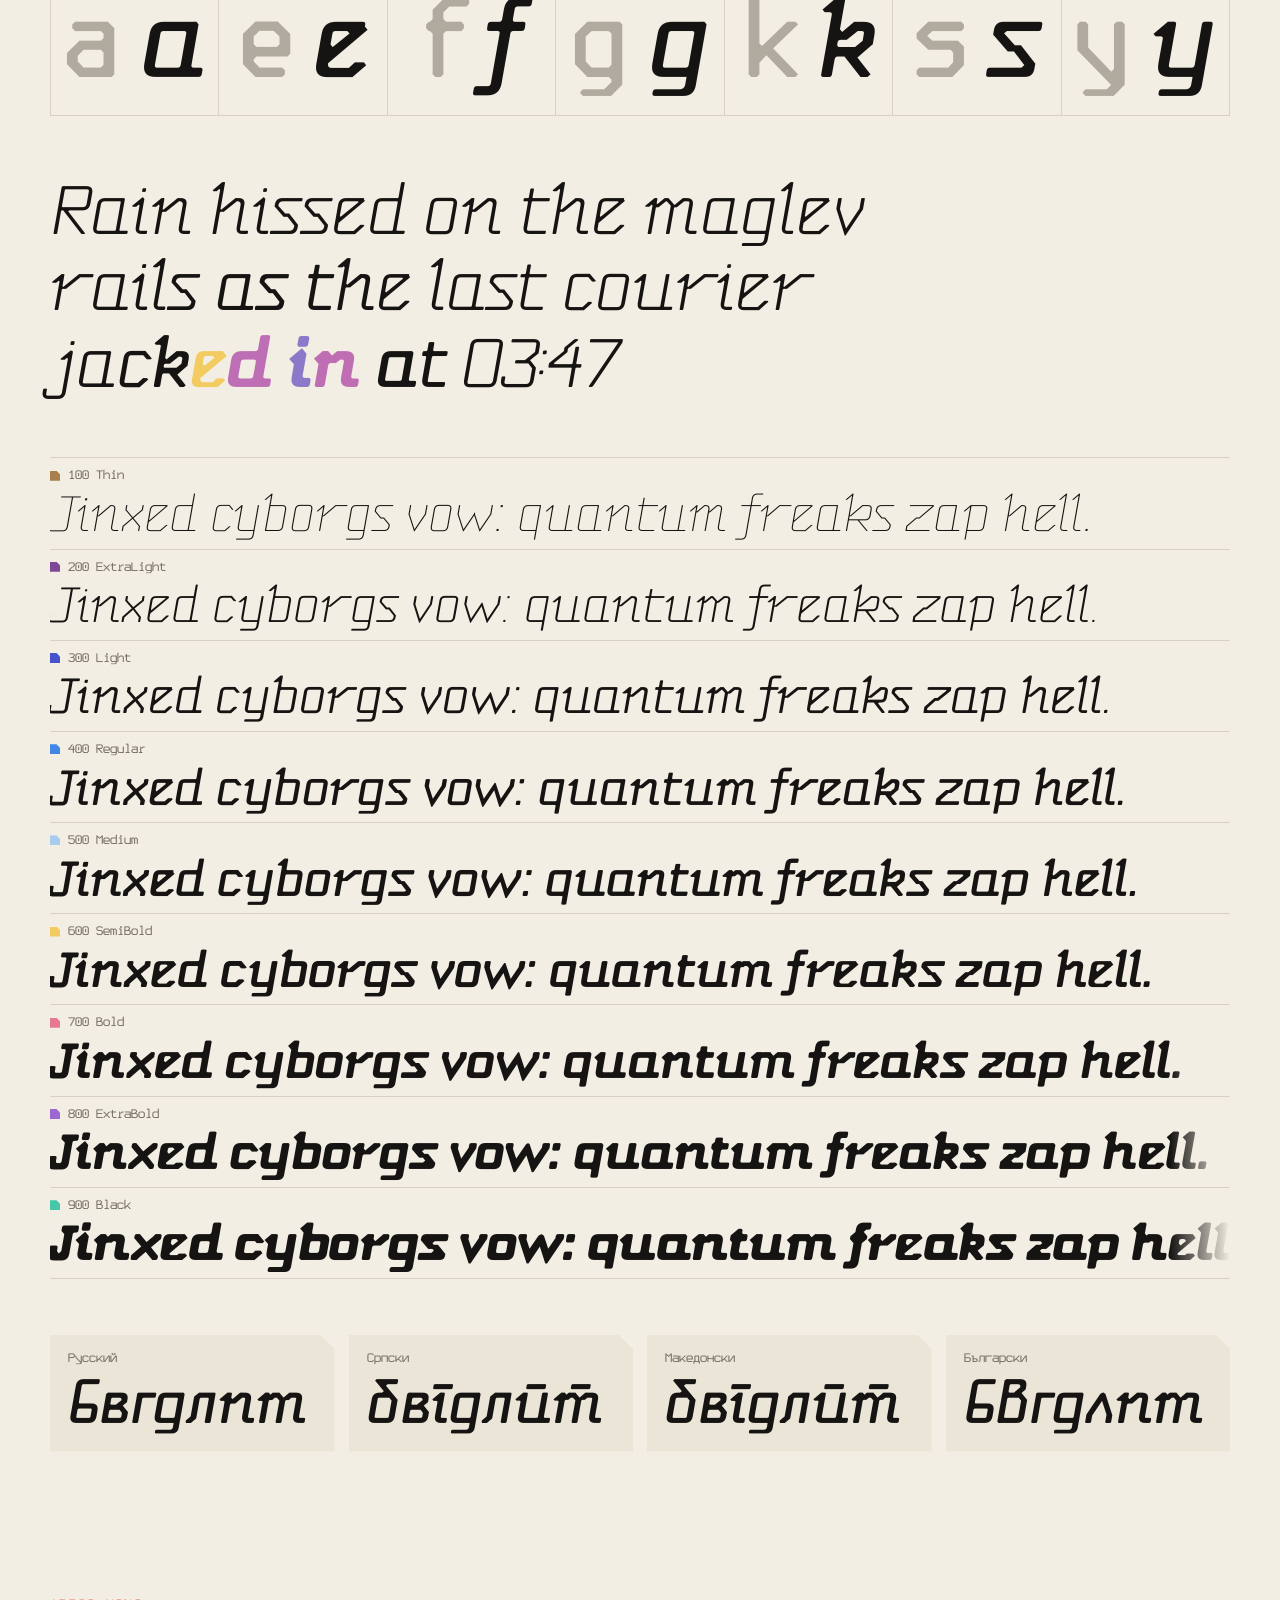
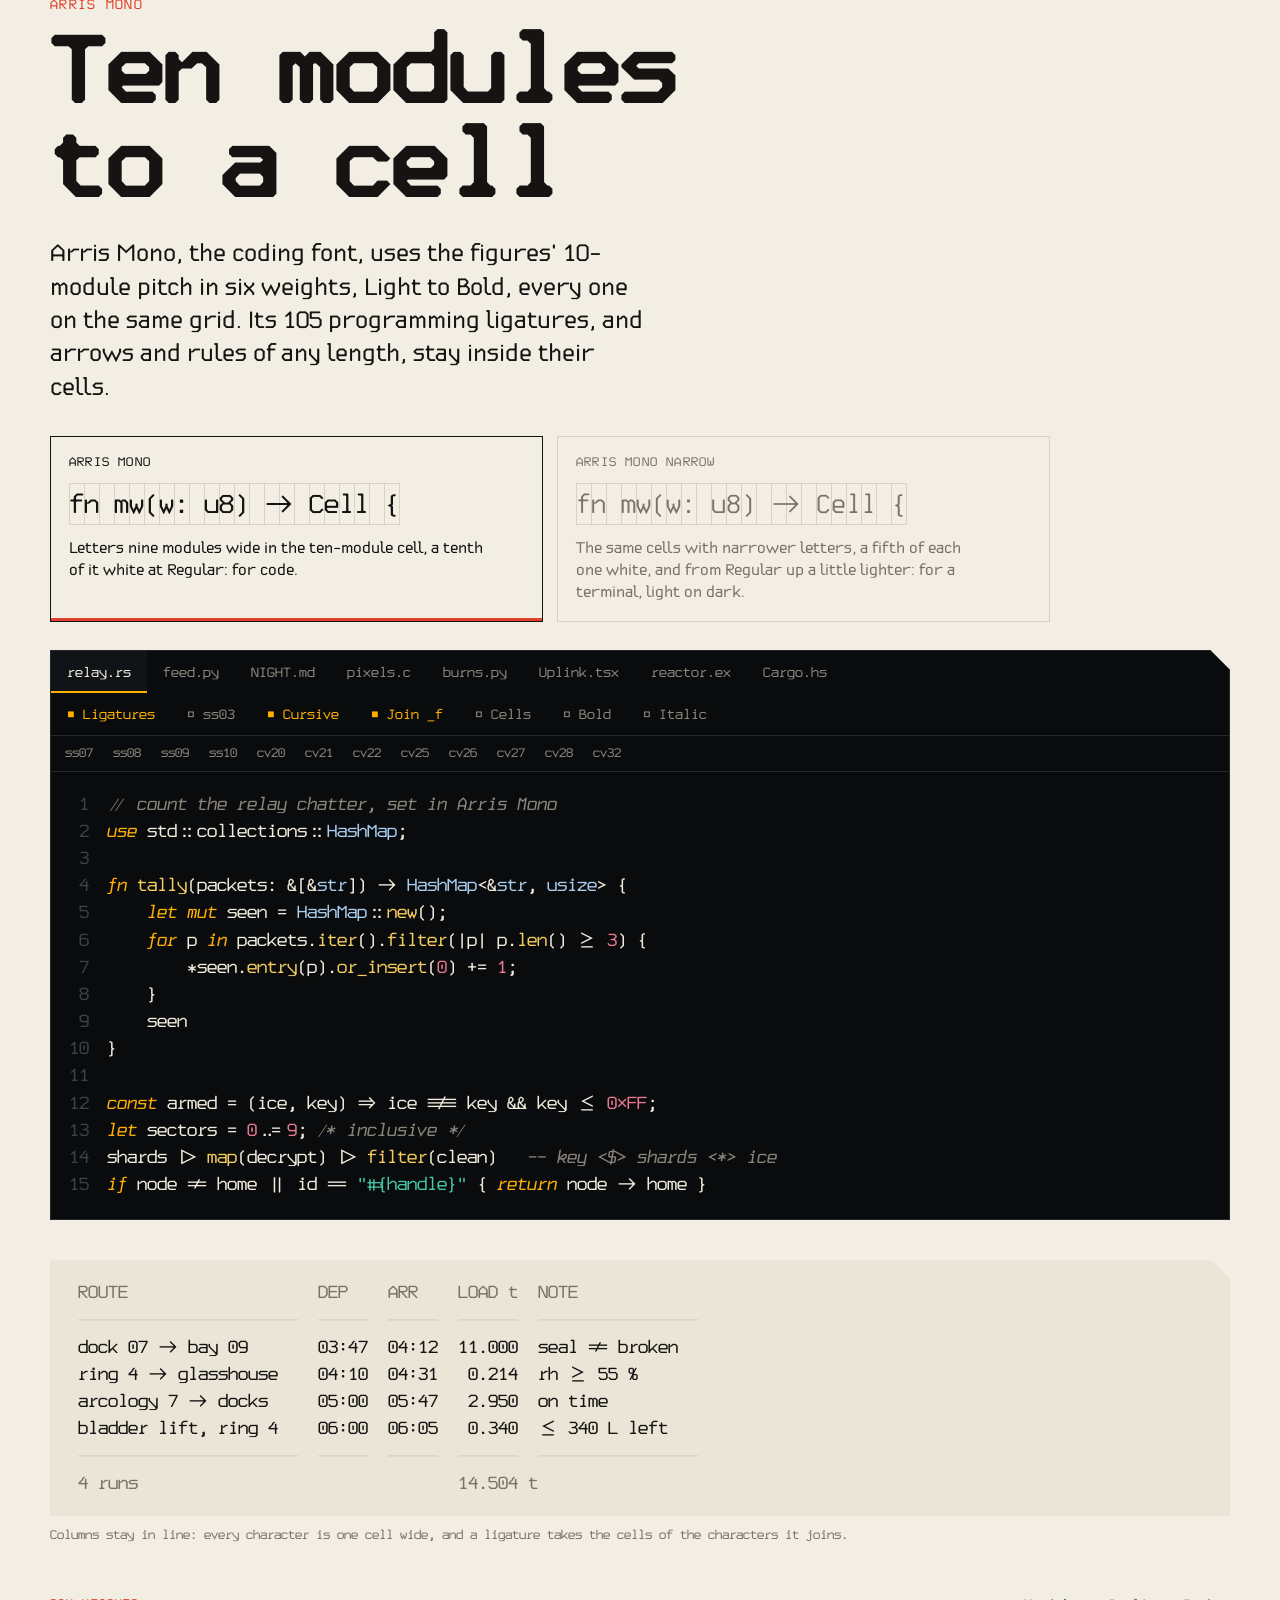
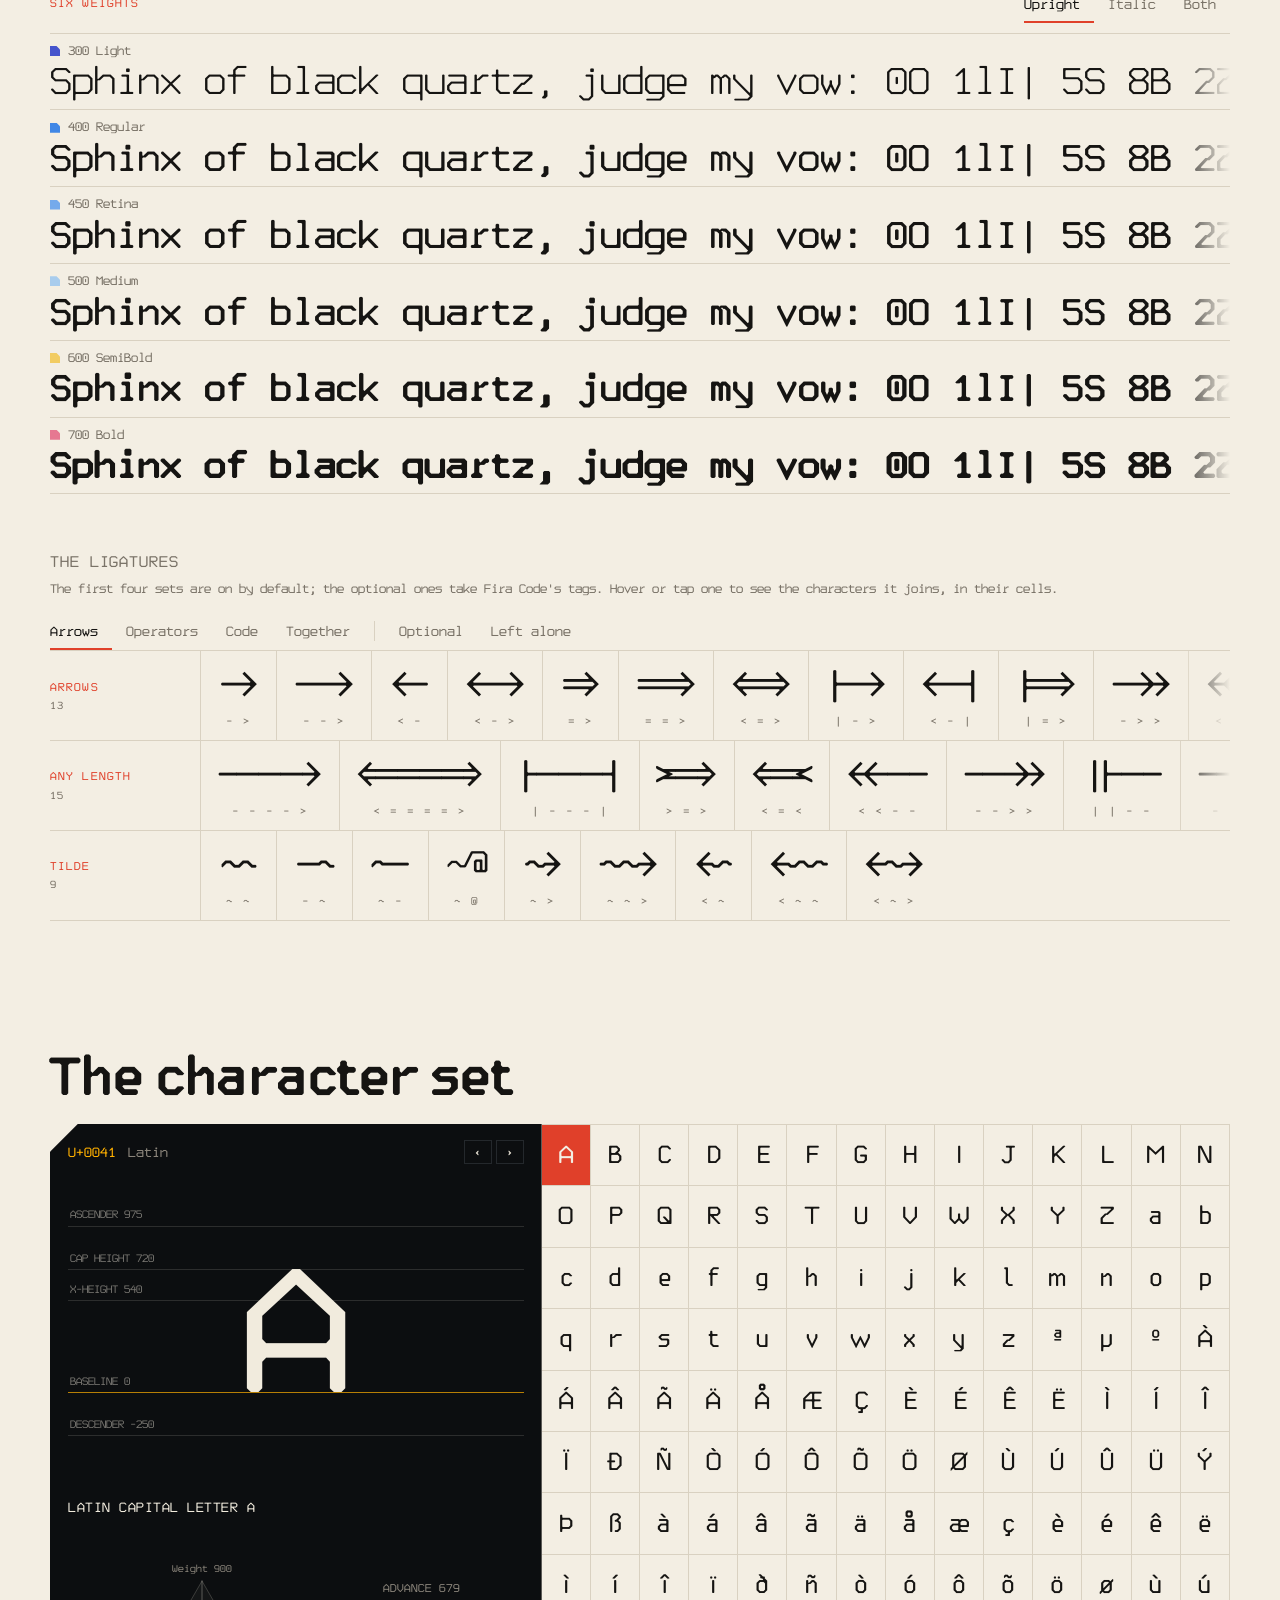
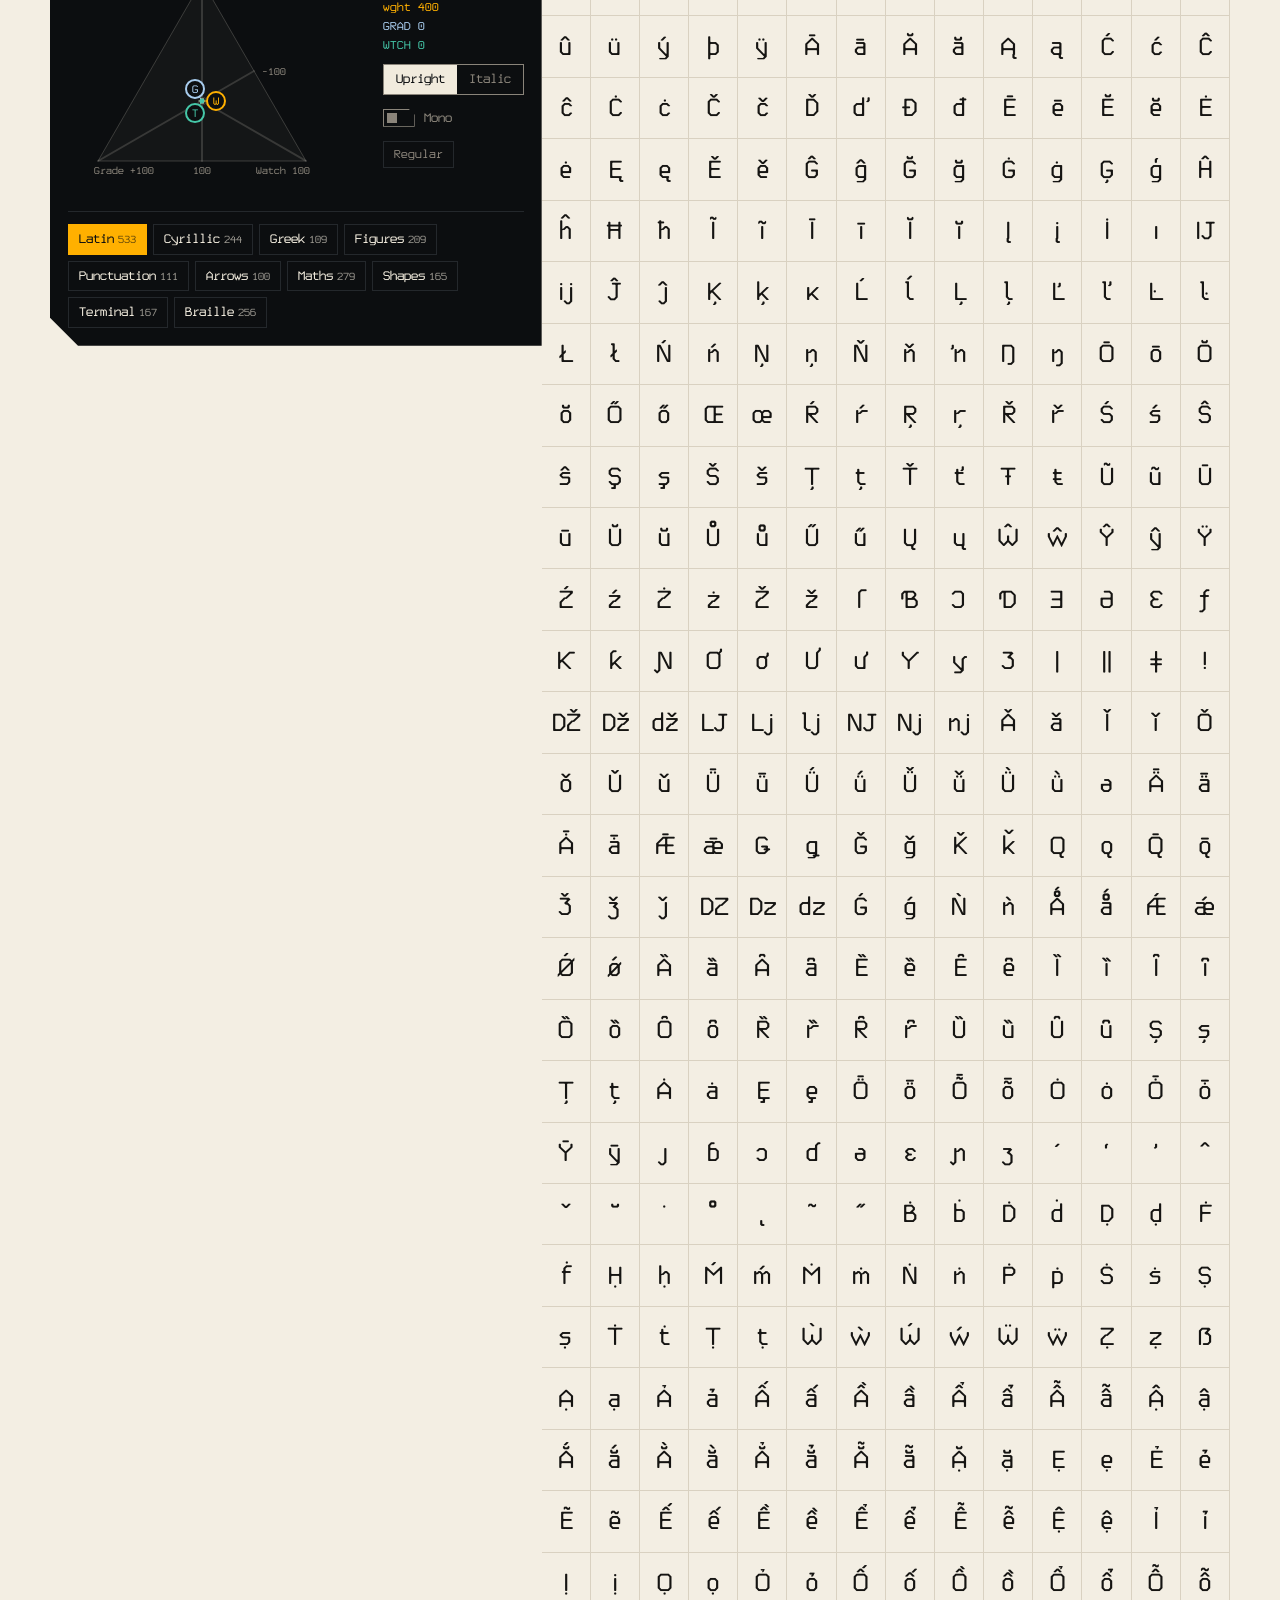
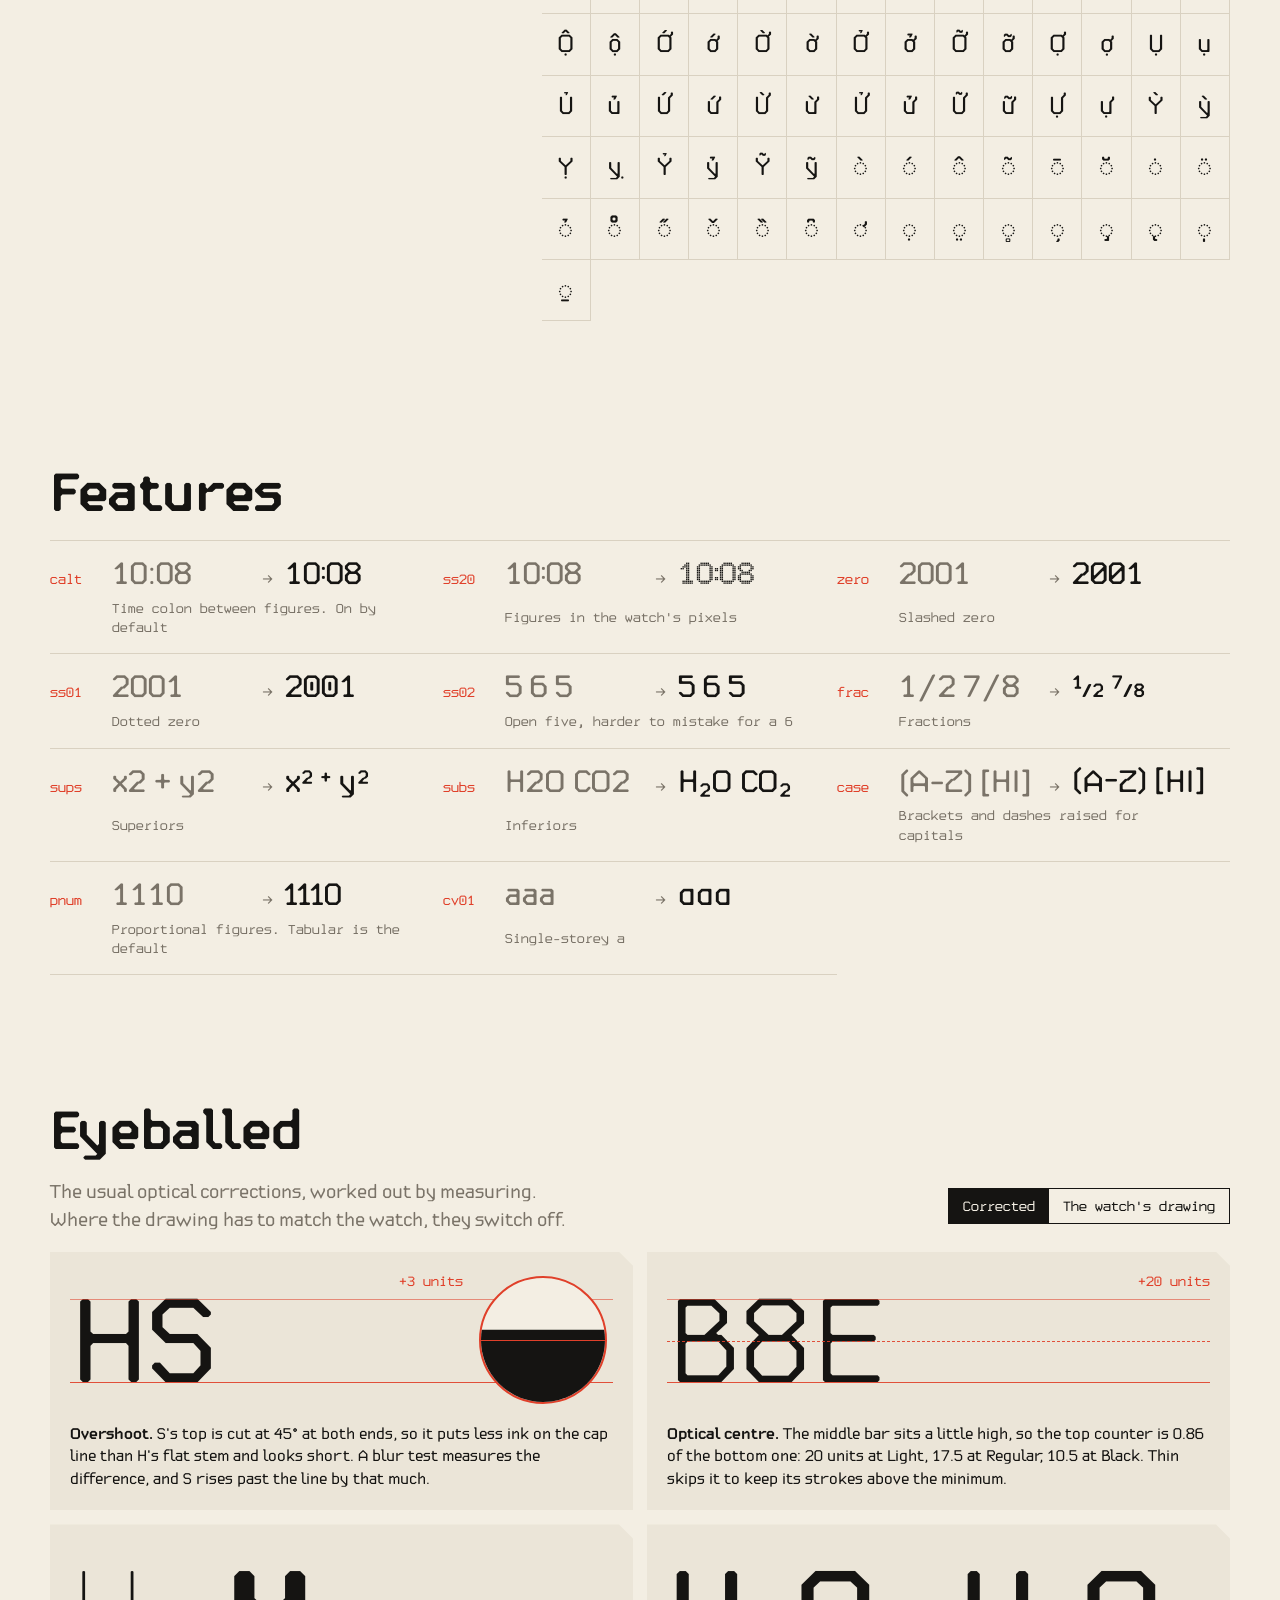
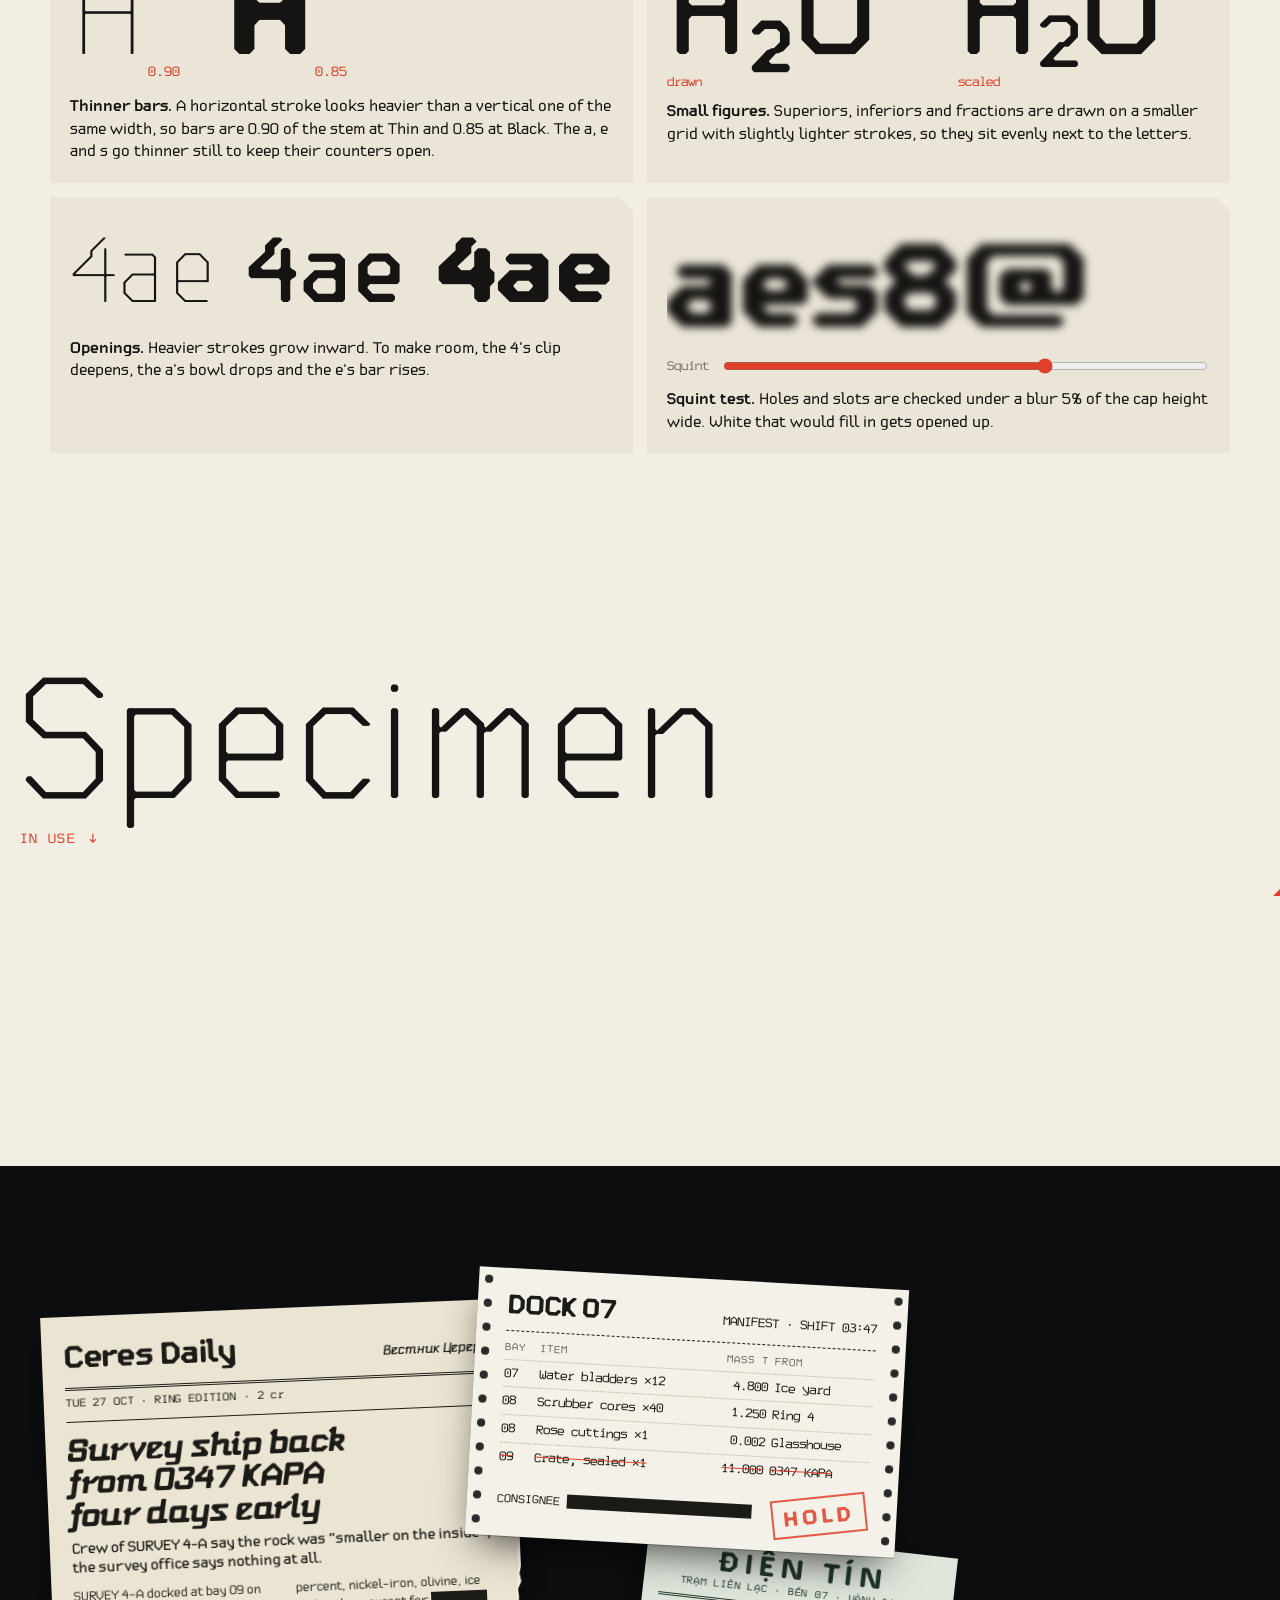
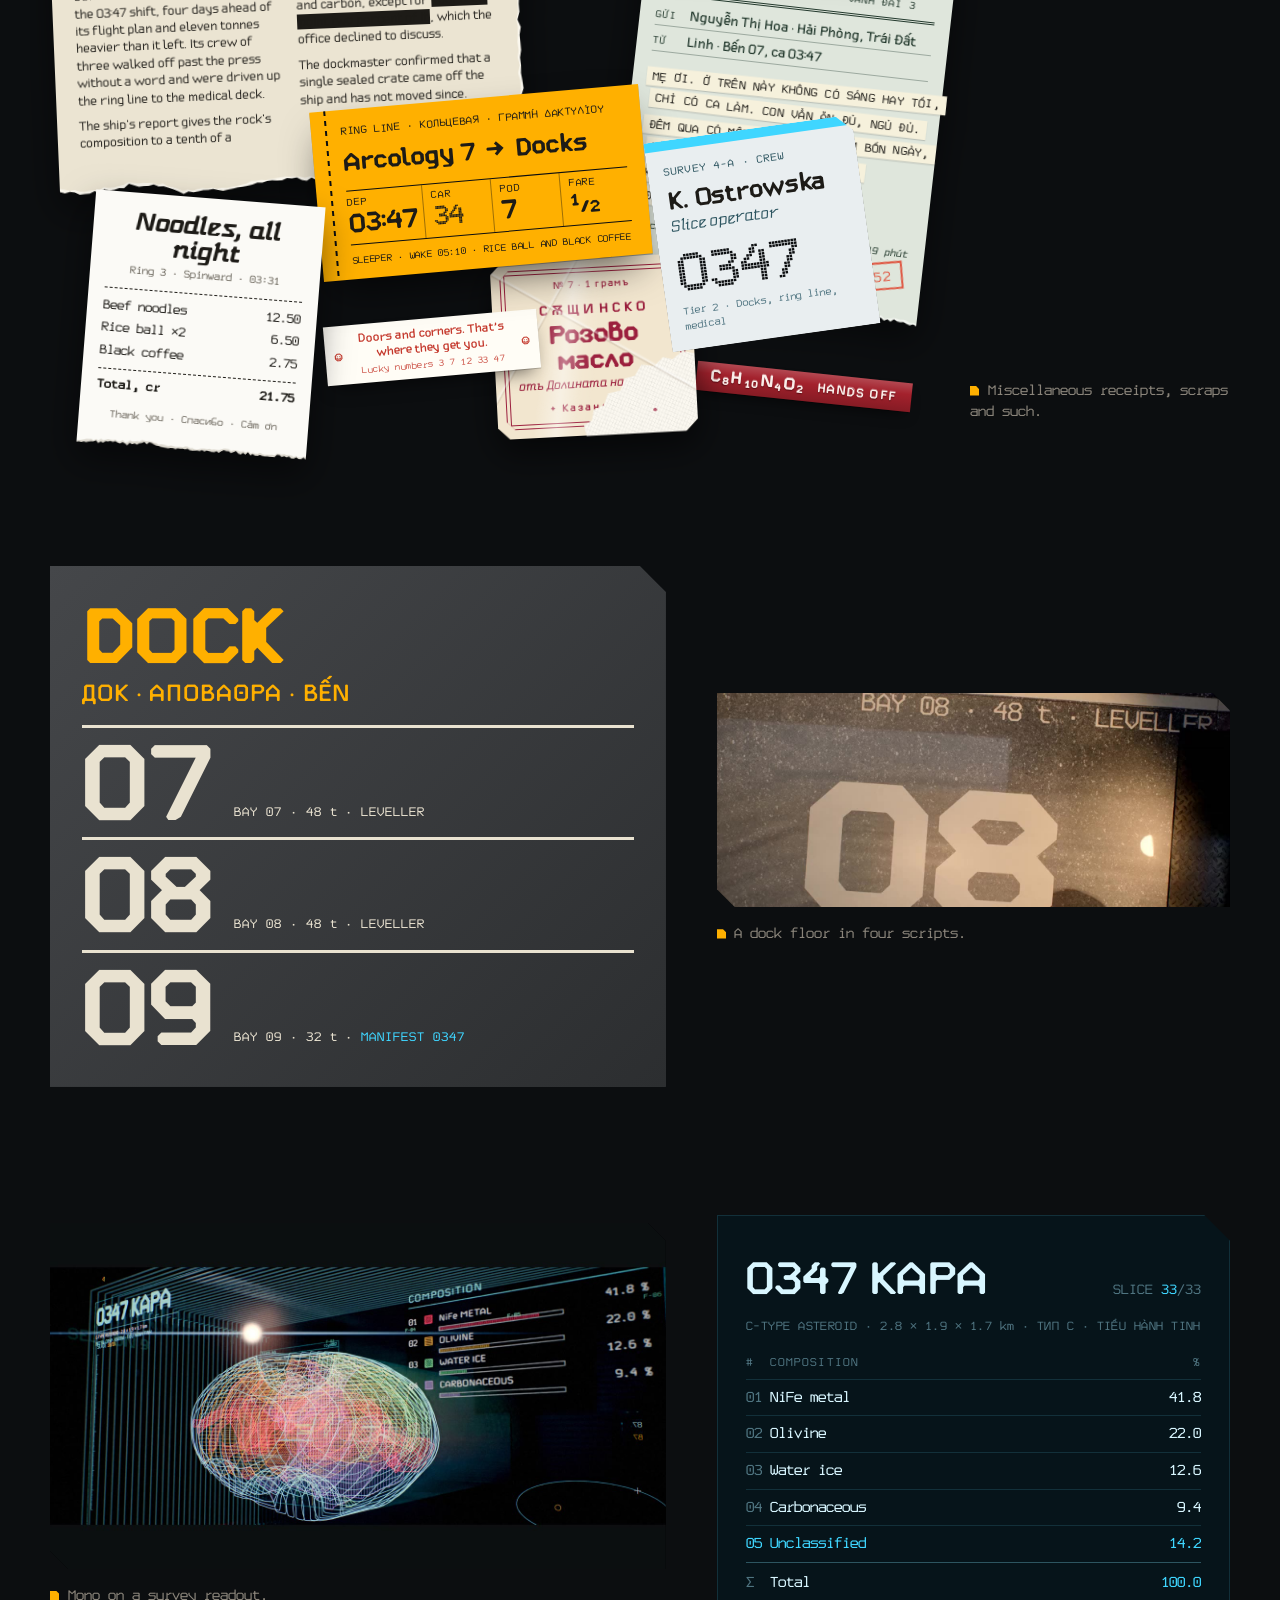
==== commit 1bde3cbf: "Take the reel down again: the owner wants a couple of films, not ten, and another way to move betwee" ====
--- a/index.html
+++ b/index.html
@@ -275,22 +275,10 @@
     </div>
   </div>
 
-  <figure class="field reel" id="reel">
+  <figure class="field">
     <video id="field-video" muted loop playsinline preload="none" poster="media/weight-field.jpg" aria-label="A field of eights, each outline point at its own weight">
       <source src="media/weight-field.mp4" type="video/mp4">
     </video>
-    <div class="reel-strip" role="group" aria-label="More short films: choose one to play it">
-      <button type="button" class="reel-item" data-src="media/weight-field.mp4" data-poster="media/weight-field.jpg" data-label="A field of eights, each outline point at its own weight" aria-pressed="true"><img src="media/weight-field.jpg" alt="" loading="lazy" width="480" height="270"><span>Weight field</span></button>
-      <button type="button" class="reel-item" data-src="media/reel/dimensions.mp4" data-poster="media/reel/dimensions.jpg" data-label="Dimensions: a letter from flat to its weight, grade and watch" aria-pressed="false"><img src="media/reel/dimensions.jpg" alt="" loading="lazy" width="480" height="270"><span>Dimensions</span></button>
-      <button type="button" class="reel-item" data-src="media/reel/dim-2-flat.mp4" data-poster="media/reel/dim-2-flat.jpg" data-label="Two dimensions: one instance of the A, flat, an oxide film catching the light" aria-pressed="false"><img src="media/reel/dim-2-flat.jpg" alt="" loading="lazy" width="480" height="270"><span>2 · x y</span></button>
-      <button type="button" class="reel-item" data-src="media/reel/dim-3-weight.mp4" data-poster="media/reel/dim-3-weight.jpg" data-label="Three dimensions: the 8 as a solid along the weight axis" aria-pressed="false"><img src="media/reel/dim-3-weight.jpg" alt="" loading="lazy" width="480" height="270"><span>3 · weight</span></button>
-      <button type="button" class="reel-item" data-src="media/reel/dim-4-grade.mp4" data-poster="media/reel/dim-4-grade.jpg" data-label="Four dimensions: the italic a's weight solid, the grade sweeping through it" aria-pressed="false"><img src="media/reel/dim-4-grade.jpg" alt="" loading="lazy" width="480" height="270"><span>4 · grade</span></button>
-      <button type="button" class="reel-item" data-src="media/reel/dim-5-watch.mp4" data-poster="media/reel/dim-5-watch.jpg" data-label="Five dimensions: the R cut along a line turning through the designspace" aria-pressed="false"><img src="media/reel/dim-5-watch.jpg" alt="" loading="lazy" width="480" height="270"><span>5 · watch</span></button>
-      <button type="button" class="reel-item" data-src="media/reel/dim-fringes.mp4" data-poster="media/reel/dim-fringes.jpg" data-label="Every weight of the ampersand in one letter, as interference fringes" aria-pressed="false"><img src="media/reel/dim-fringes.jpg" alt="" loading="lazy" width="480" height="270"><span>Fringes</span></button>
-      <button type="button" class="reel-item" data-src="media/reel/dim-section.mp4" data-poster="media/reel/dim-section.jpg" data-label="A section of the 8 along the weight axis" aria-pressed="false"><img src="media/reel/dim-section.jpg" alt="" loading="lazy" width="480" height="270"><span>Section</span></button>
-      <button type="button" class="reel-item" data-src="media/reel/dim-growth.mp4" data-poster="media/reel/dim-growth.jpg" data-label="A pattern grown inside the @, its form set by the weight that reaches each point" aria-pressed="false"><img src="media/reel/dim-growth.jpg" alt="" loading="lazy" width="480" height="270"><span>Growth</span></button>
-      <button type="button" class="reel-item" data-src="media/reel/dim-moire.mp4" data-poster="media/reel/dim-moire.jpg" data-label="The A's outlines at 101 weights, twice, one copy turning" aria-pressed="false"><img src="media/reel/dim-moire.jpg" alt="" loading="lazy" width="480" height="270"><span>Moiré</span></button>
-    </div>
   </figure>
 </section>
 
@@ -761,7 +749,6 @@
 
 <script src="js/site.js" defer></script>
 <script src="js/watchcase.js" defer></script>
-<script src="js/reel.js" defer></script>
 <script src="js/anneal.js" defer></script>
 <script src="js/mono.js" defer></script>
 <script src="js/belt.js" defer></script>
--- a/css/site.css
+++ b/css/site.css
@@ -396,21 +396,6 @@
 .field video { display: block; width: 100%; height: auto; aspect-ratio: 16 / 9; background: var(--night);
   clip-path: polygon(0 0, calc(100% - 22px) 0, 100% 22px, 100% 100%, 22px 100%, 0 calc(100% - 22px)); }
 .field figcaption { margin-top: 12px; }
-/* the reel: the film, and more short films small beside it to choose from (js/reel.js) */
-.reel { display: grid; grid-template-columns: minmax(0, 1fr) 132px; gap: 12px; align-items: start; position: relative; }
-.reel-strip { position: absolute; top: 0; right: 0; bottom: 0; width: 132px; display: grid; gap: 8px; align-content: start;
-  overflow-y: auto; overscroll-behavior: contain; scrollbar-width: thin; padding-right: 2px; }
-.reel-item { display: grid; gap: 3px; padding: 0; border: 0; background: none; cursor: pointer; text-align: left; color: var(--dim);
-  font-family: var(--mono); font-size: 10.5px; letter-spacing: .04em; text-transform: uppercase; }
-.reel-item img { display: block; width: 100%; height: auto; aspect-ratio: 16 / 9; object-fit: cover; background: var(--night);
-  outline: 1px solid var(--line); outline-offset: -1px; opacity: .72; transition: opacity .15s; }
-.reel-item:hover img, .reel-item:focus-visible img { opacity: 1; }
-.reel-item[aria-pressed="true"] { color: var(--ink); }
-.reel-item[aria-pressed="true"] img { opacity: 1; outline: 2px solid var(--cut); outline-offset: -2px; }
-@media (max-width: 700px) {
-  .reel { grid-template-columns: 1fr; }
-  .reel-strip { position: static; width: auto; grid-auto-flow: column; grid-auto-columns: 104px; overflow: auto hidden; padding: 0 0 4px; }
-}
 
 /* specimen */
 /* the examiner and the set, one surface: the examiner pinned and as tall as
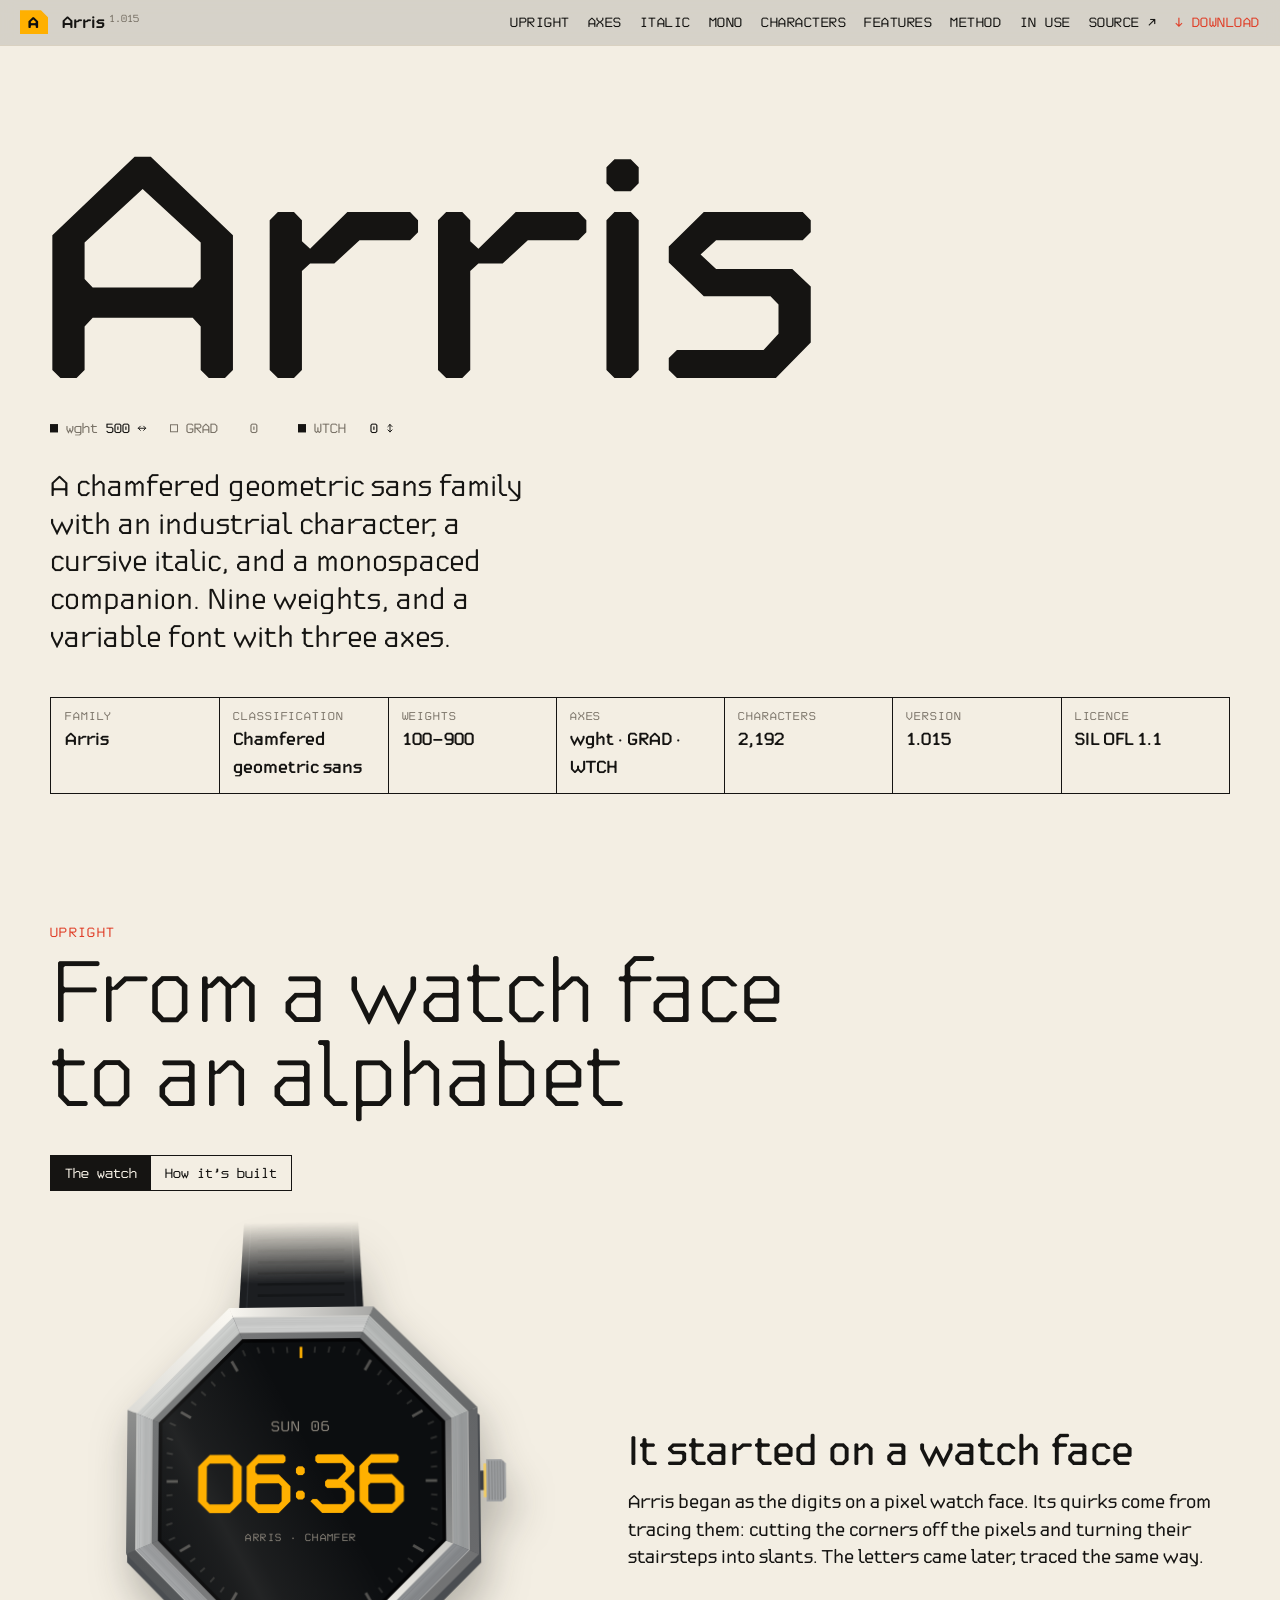
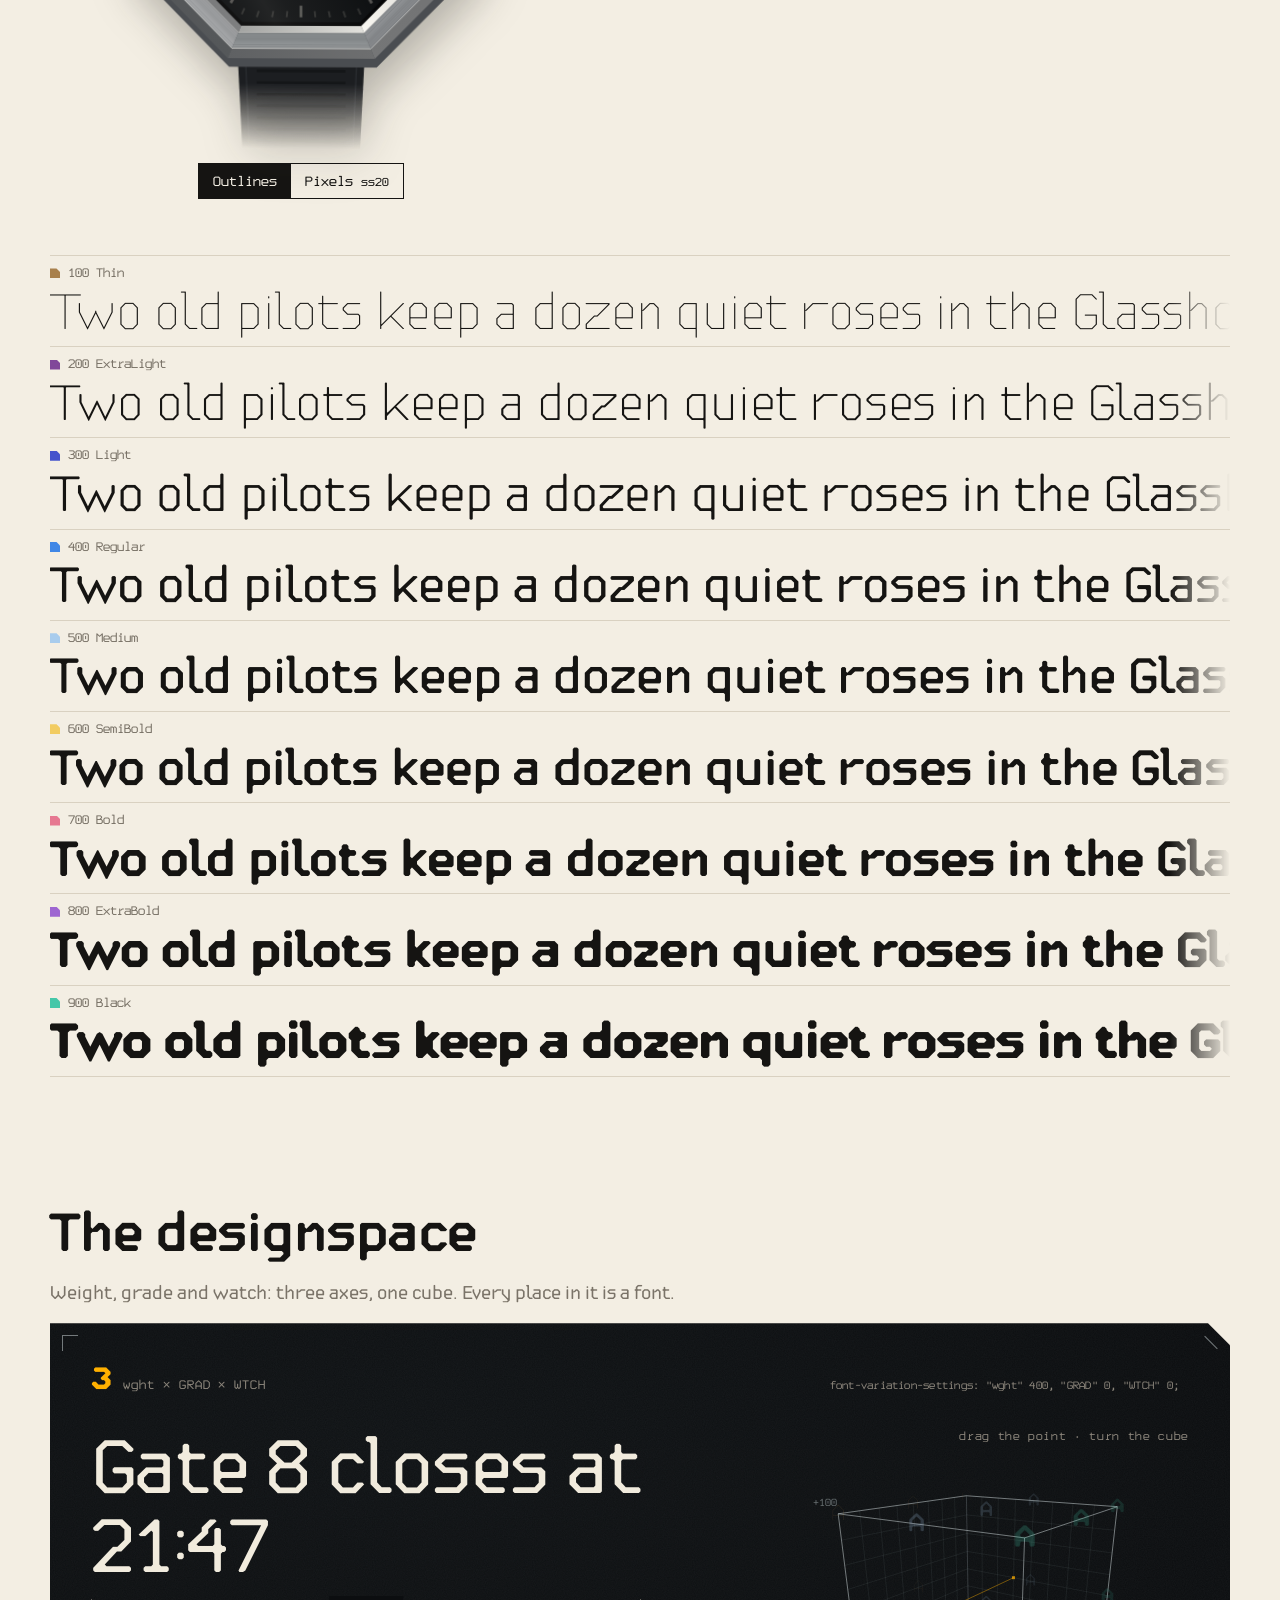
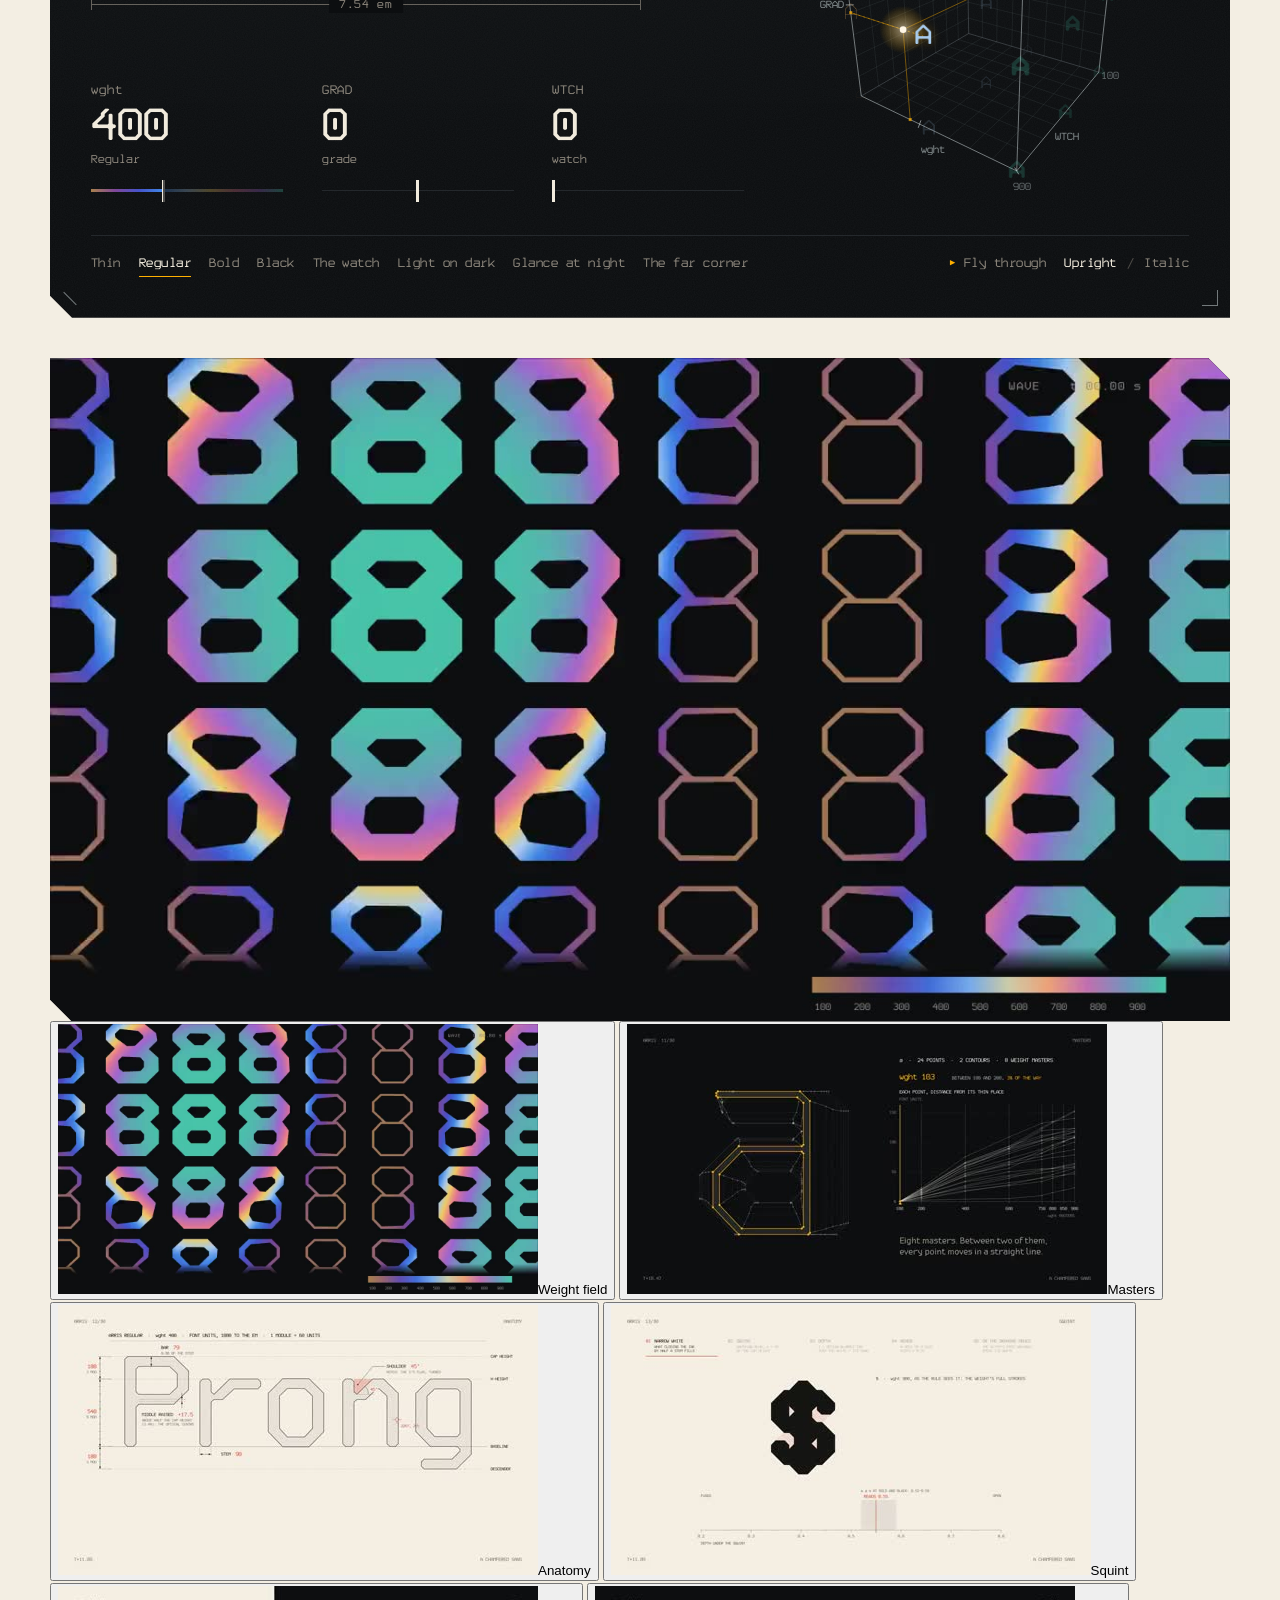
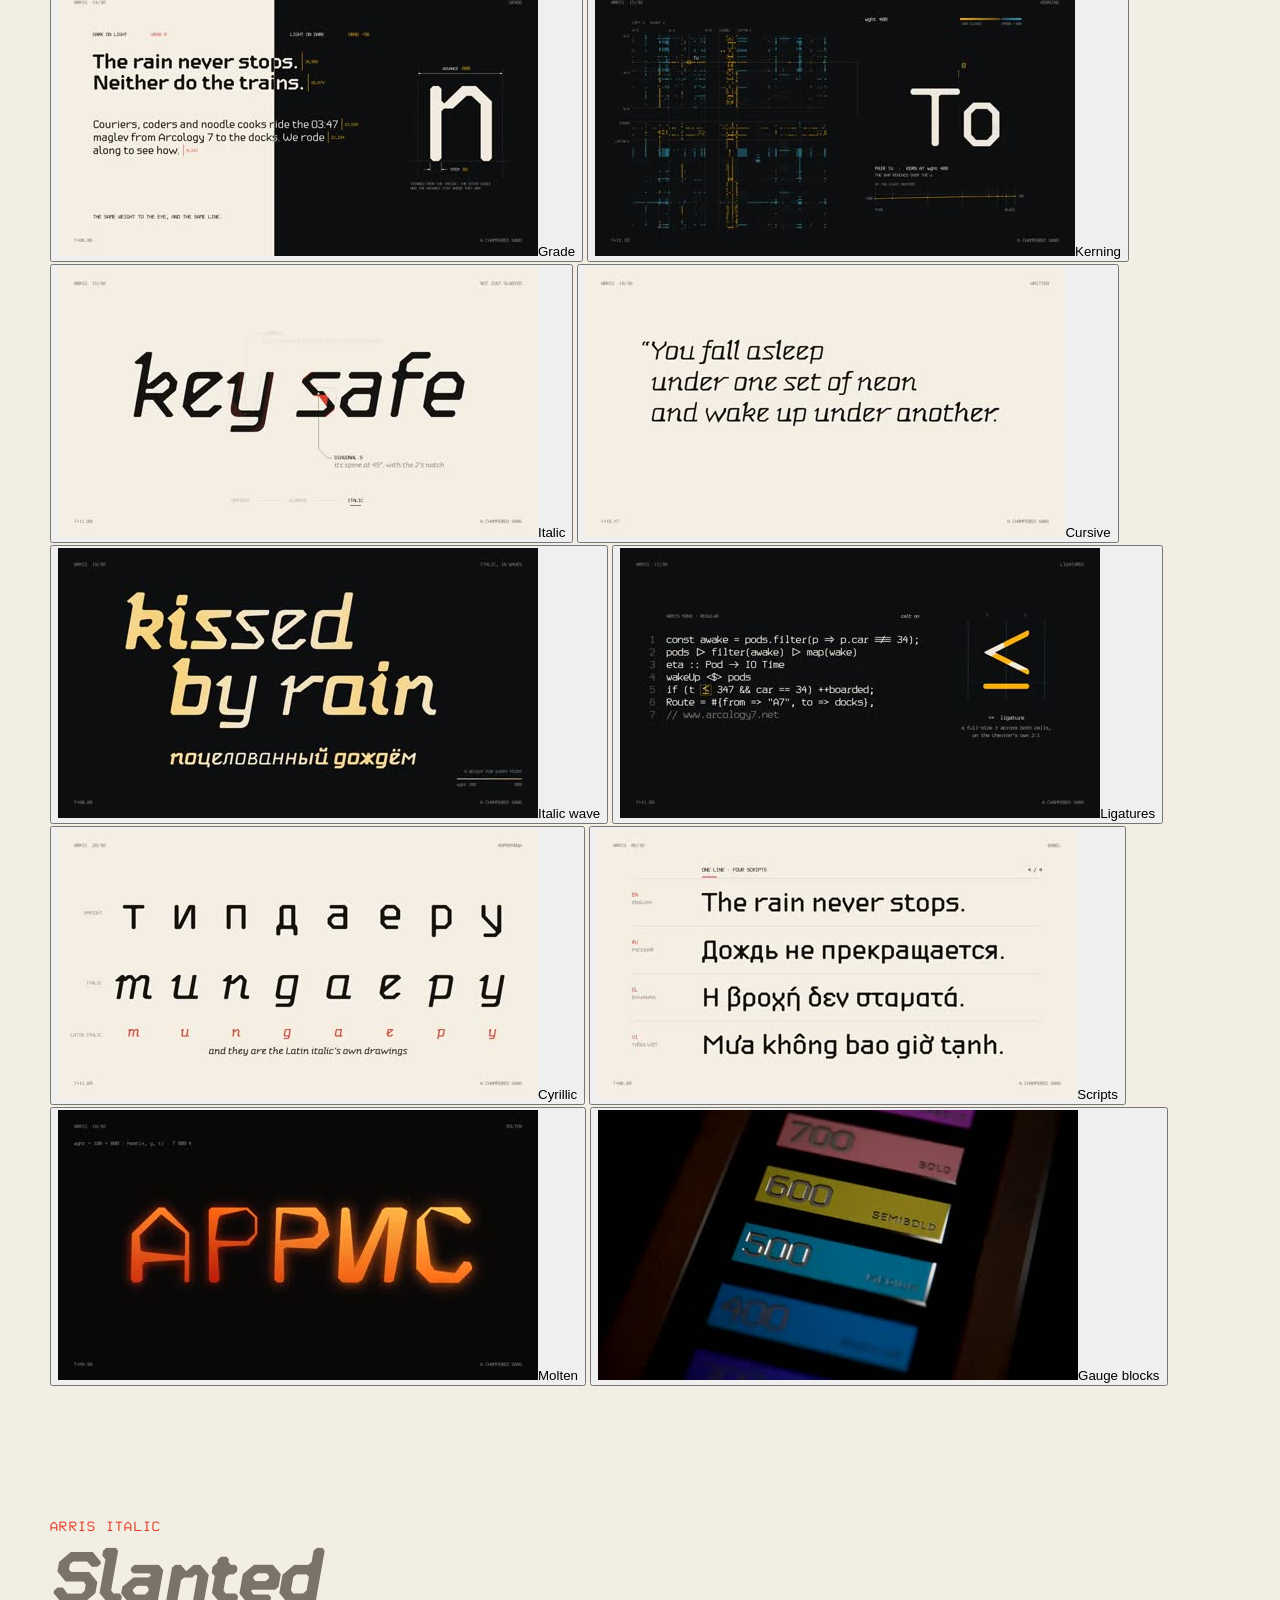
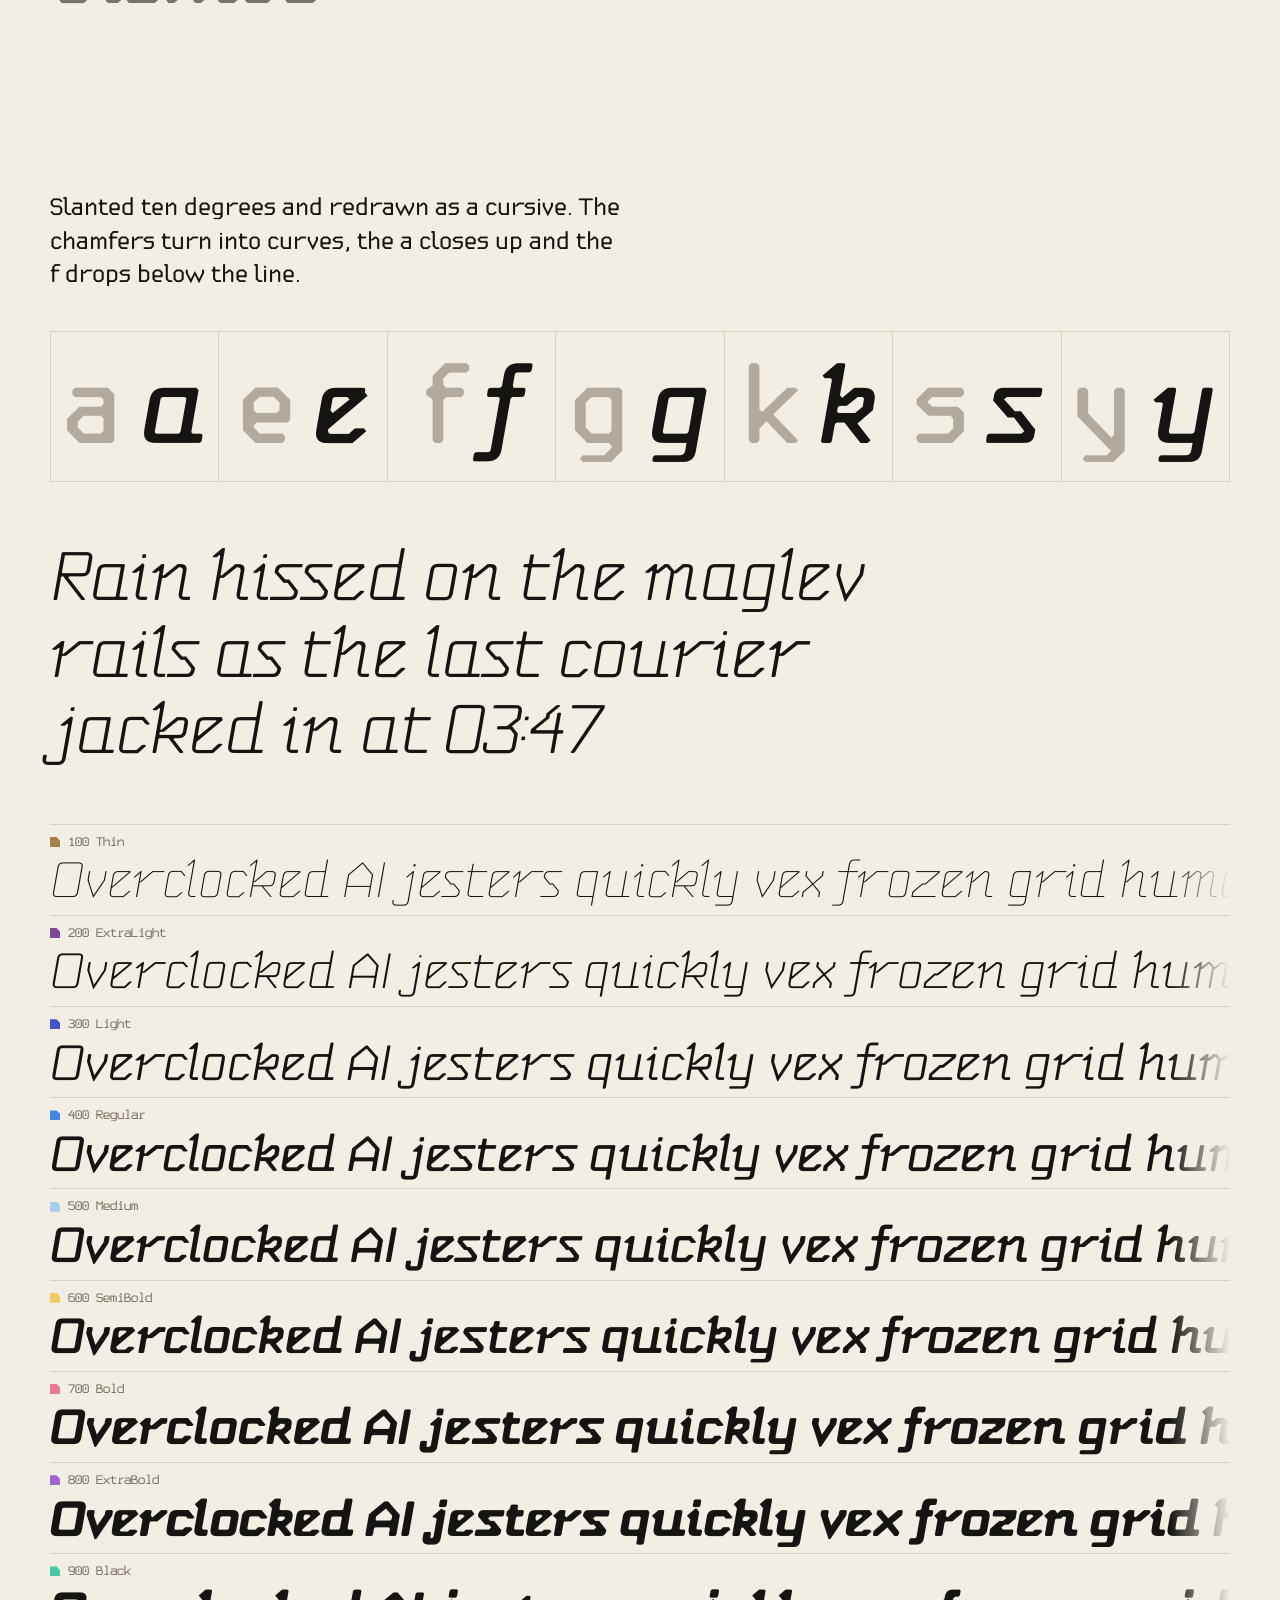
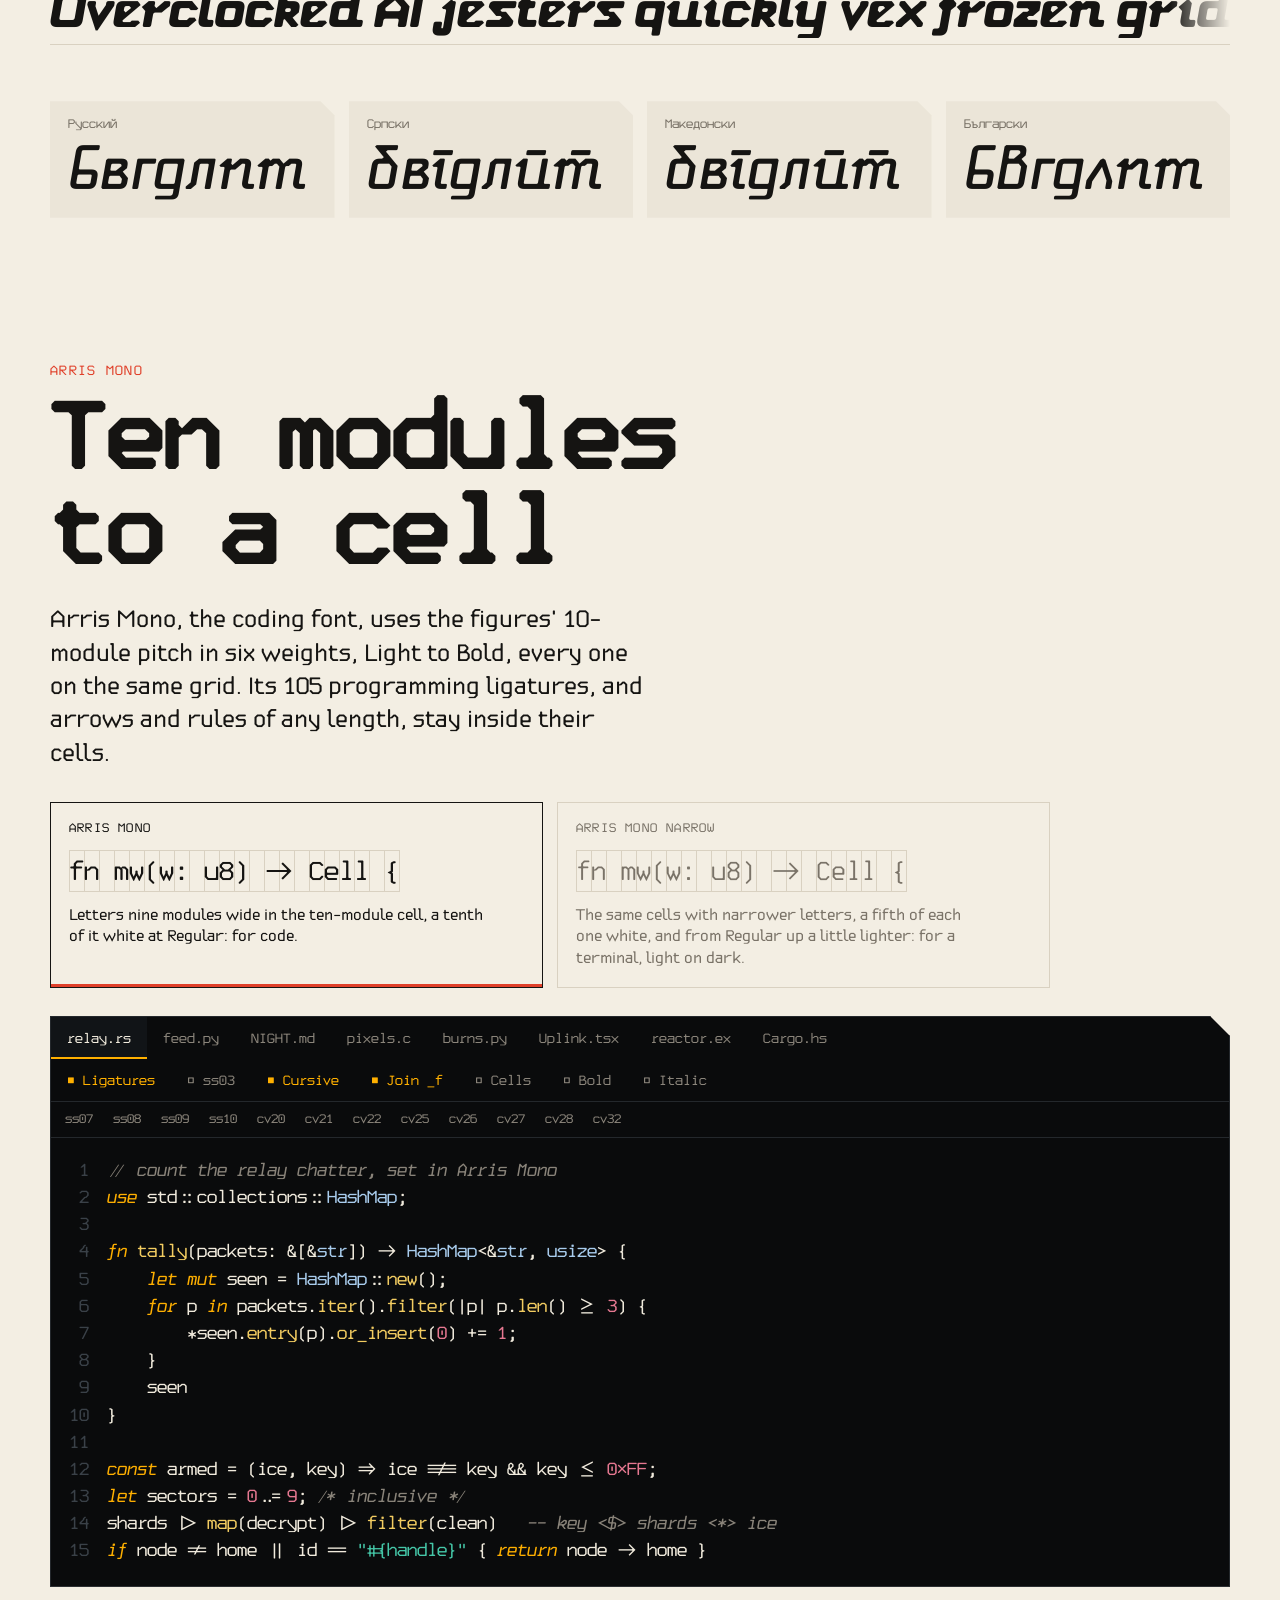
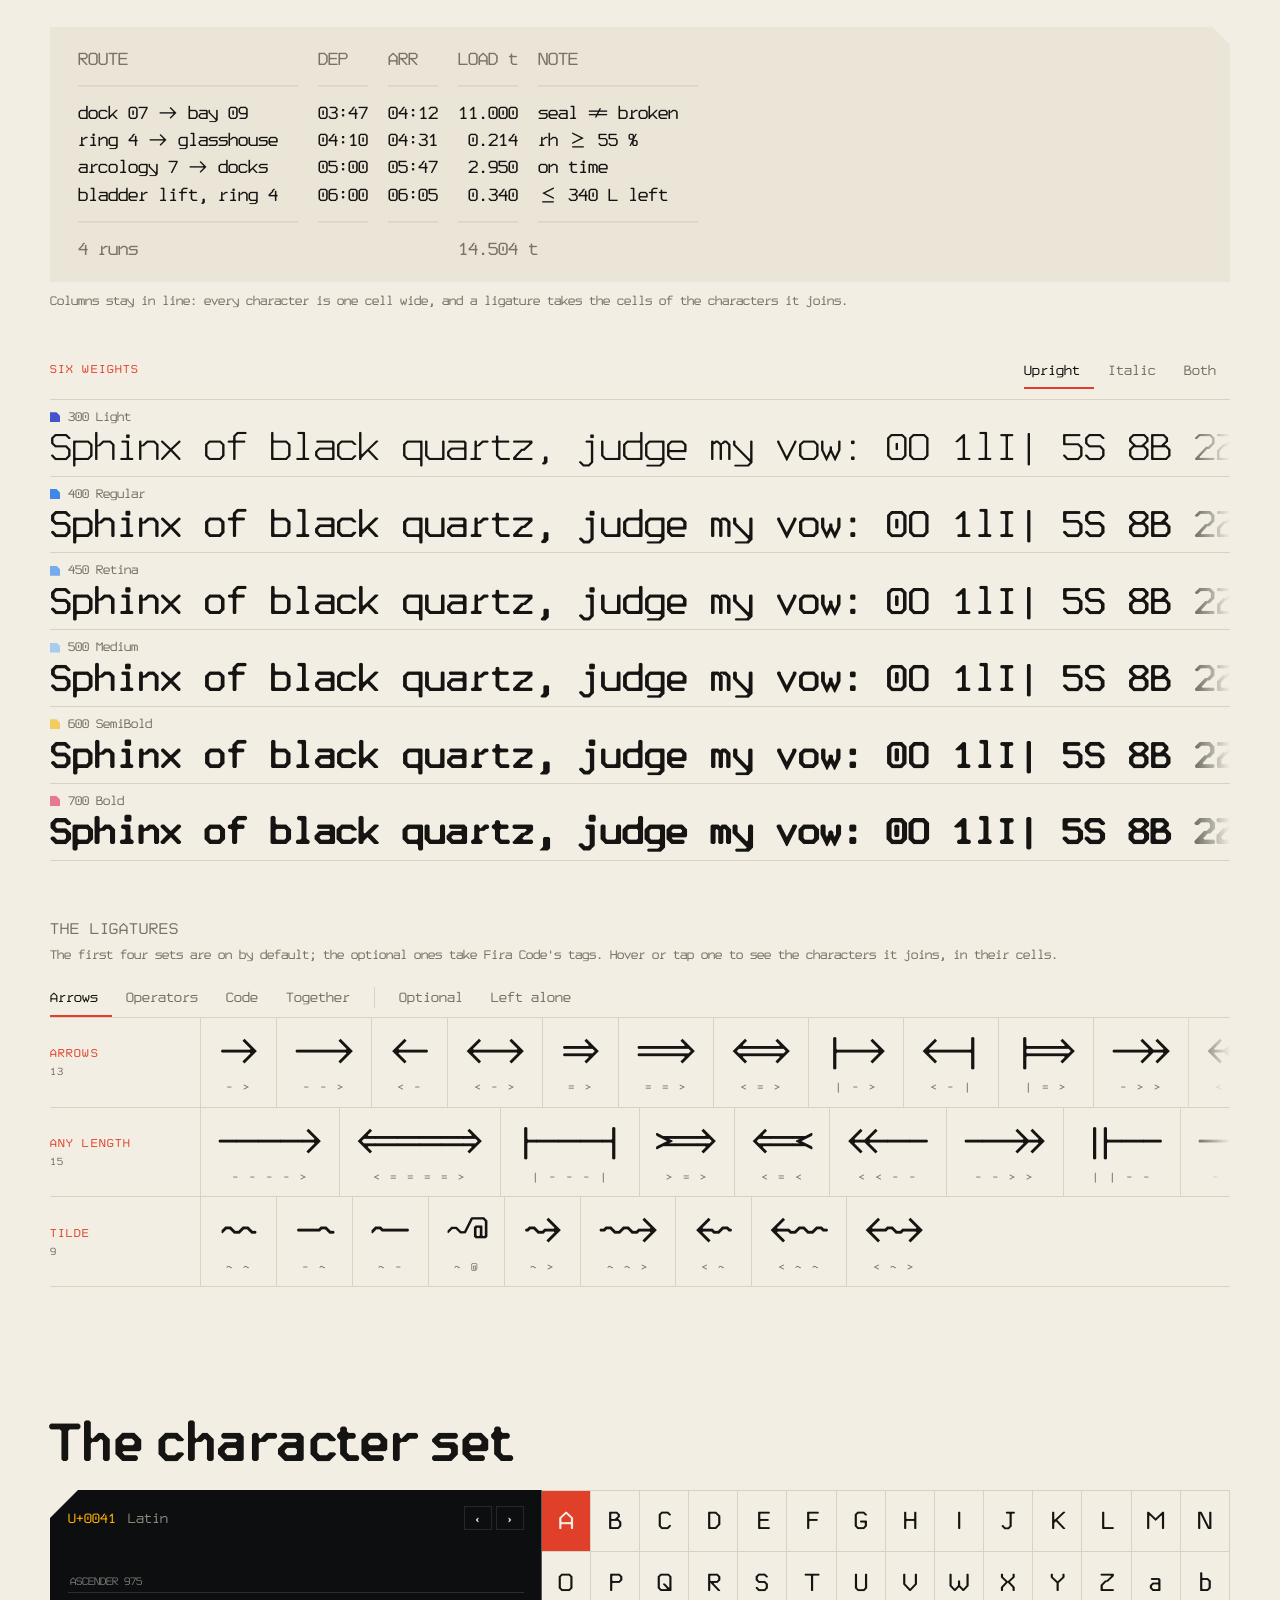
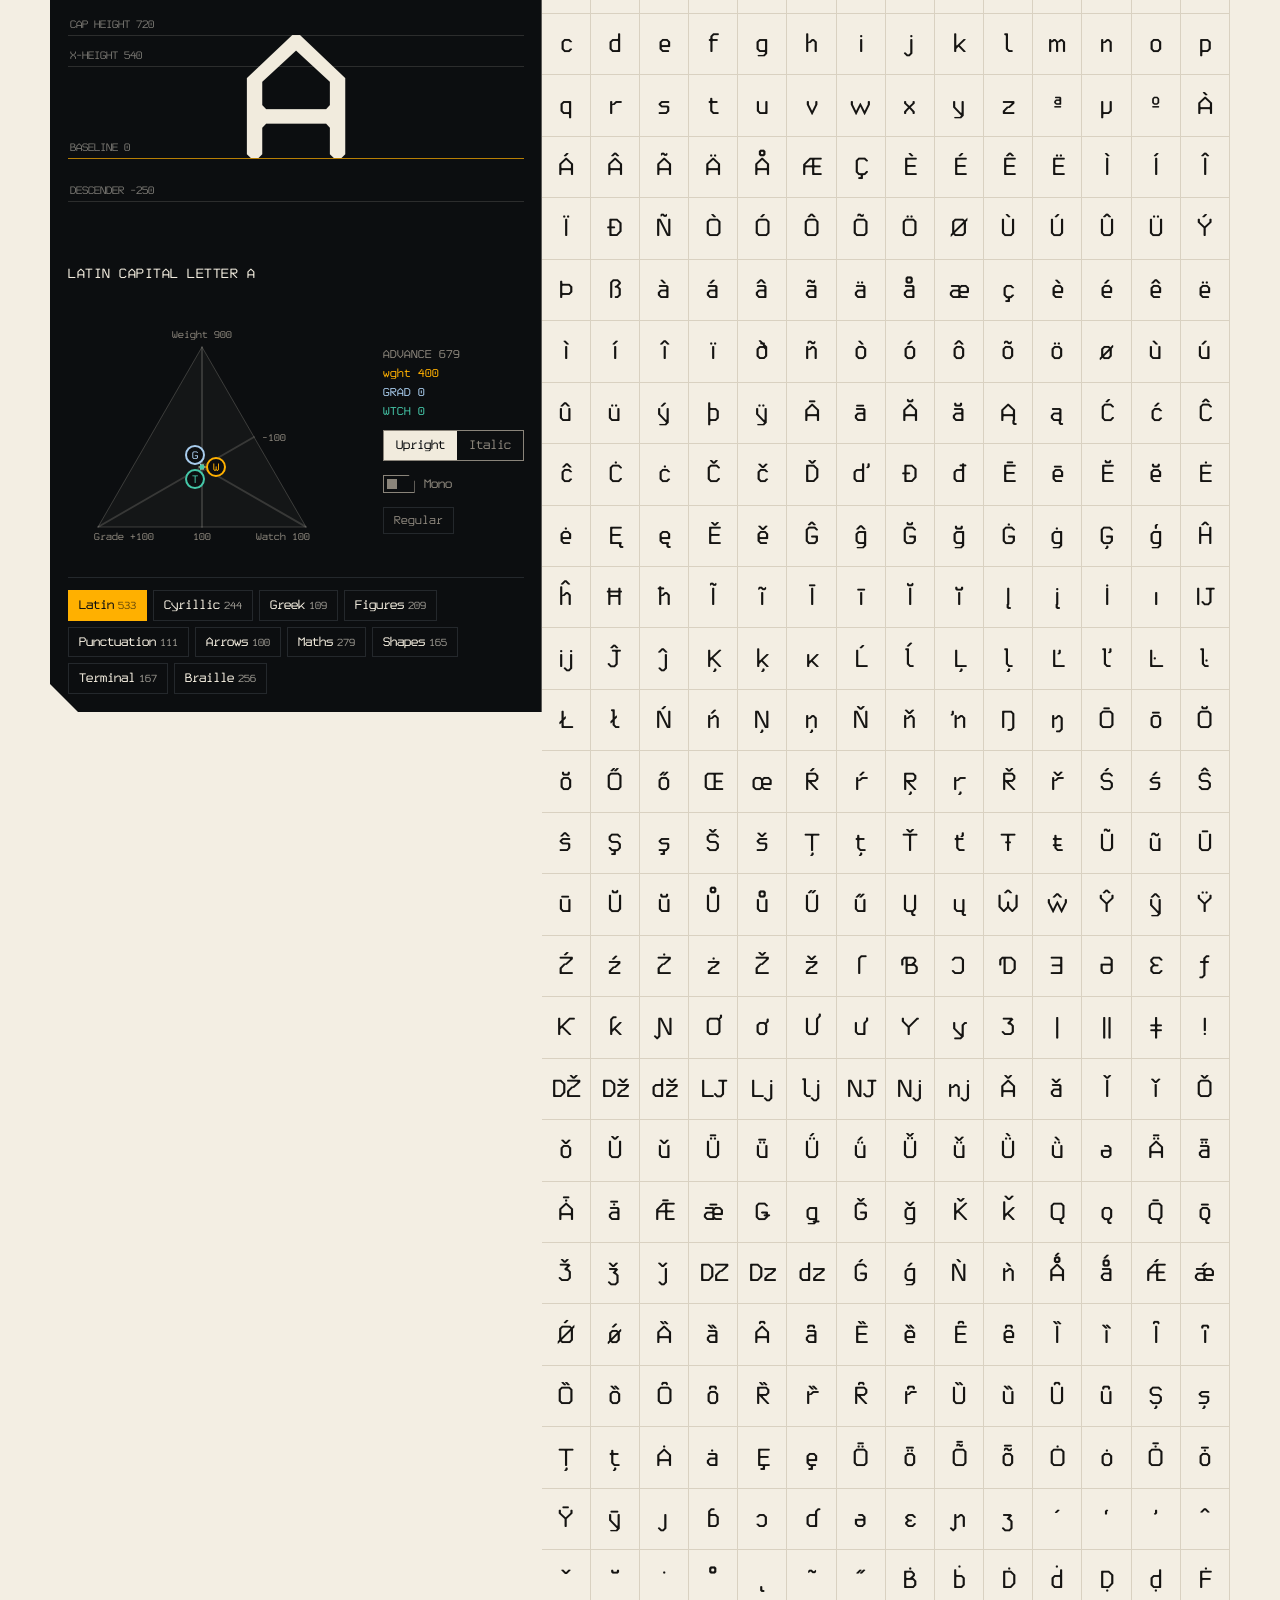
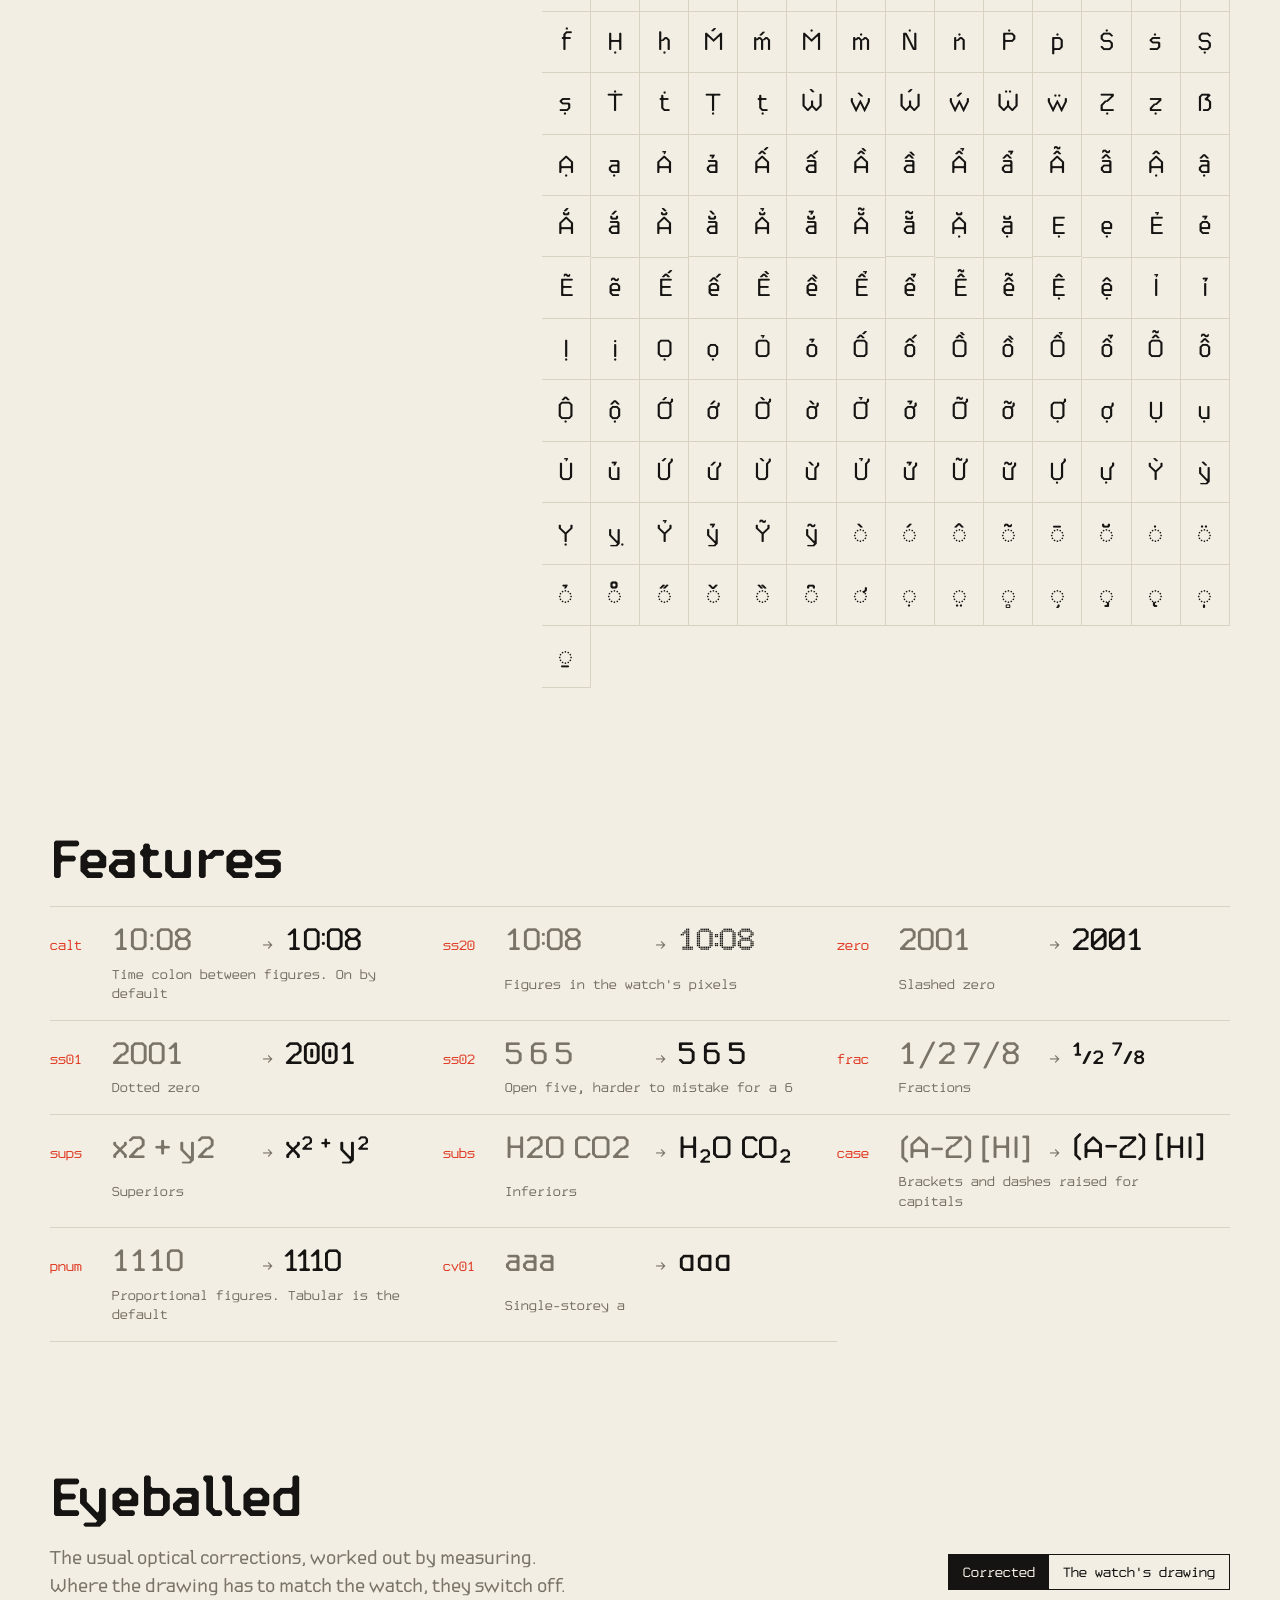
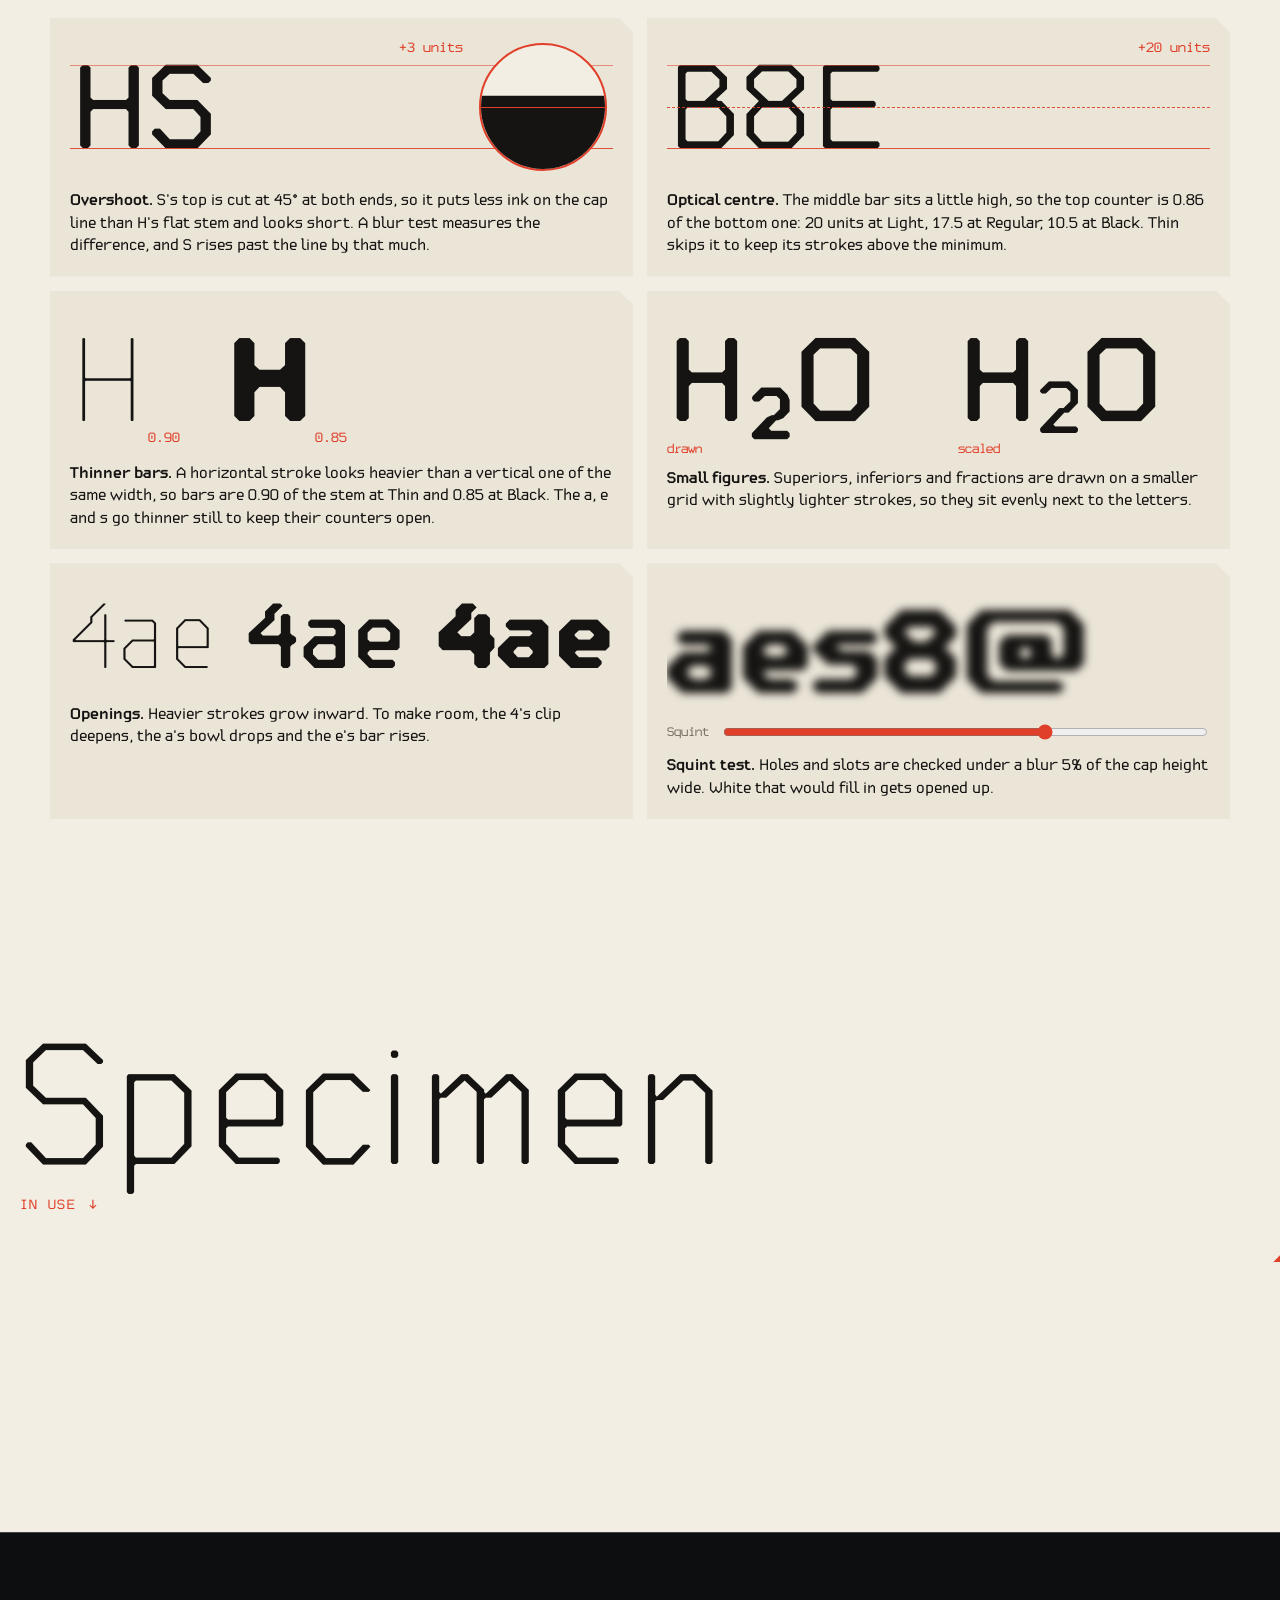
==== commit 8adafeb1: "Revert "The reel is DIMENSIONS: the film whole, its four steps and its four inserts" This reverts co" ====
--- a/index.html
+++ b/index.html
@@ -275,10 +275,26 @@
     </div>
   </div>
 
-  <figure class="field">
+  <figure class="field reel" id="reel">
     <video id="field-video" muted loop playsinline preload="none" poster="media/weight-field.jpg" aria-label="A field of eights, each outline point at its own weight">
       <source src="media/weight-field.mp4" type="video/mp4">
     </video>
+    <div class="reel-strip" role="group" aria-label="More short films: choose one to play it">
+      <button type="button" class="reel-item" data-src="media/weight-field.mp4" data-poster="media/weight-field.jpg" data-label="A field of eights, each outline point at its own weight" aria-pressed="true"><img src="media/weight-field.jpg" alt="" loading="lazy" width="480" height="270"><span>Weight field</span></button>
+      <button type="button" class="reel-item" data-src="media/reel/11-masters.mp4" data-poster="media/reel/11-masters.jpg" data-label="Eight masters: between two of them every point moves in a straight line" aria-pressed="false"><img src="media/reel/11-masters.jpg" alt="" loading="lazy" width="480" height="270"><span>Masters</span></button>
+      <button type="button" class="reel-item" data-src="media/reel/12-anatomy.mp4" data-poster="media/reel/12-anatomy.jpg" data-label="The measures of a word set in Arris" aria-pressed="false"><img src="media/reel/12-anatomy.jpg" alt="" loading="lazy" width="480" height="270"><span>Anatomy</span></button>
+      <button type="button" class="reel-item" data-src="media/reel/13-squint.mp4" data-poster="media/reel/13-squint.jpg" data-label="A glyph that changes form as its white closes" aria-pressed="false"><img src="media/reel/13-squint.jpg" alt="" loading="lazy" width="480" height="270"><span>Squint</span></button>
+      <button type="button" class="reel-item" data-src="media/reel/14-grade.mp4" data-poster="media/reel/14-grade.jpg" data-label="Grade: heavier or lighter strokes on the same line" aria-pressed="false"><img src="media/reel/14-grade.jpg" alt="" loading="lazy" width="480" height="270"><span>Grade</span></button>
+      <button type="button" class="reel-item" data-src="media/reel/15-kerning.mp4" data-poster="media/reel/15-kerning.jpg" data-label="Kerning, pair by pair" aria-pressed="false"><img src="media/reel/15-kerning.jpg" alt="" loading="lazy" width="480" height="270"><span>Kerning</span></button>
+      <button type="button" class="reel-item" data-src="media/reel/16-italic.mp4" data-poster="media/reel/16-italic.jpg" data-label="The italic: its chamfers turned into curves" aria-pressed="false"><img src="media/reel/16-italic.jpg" alt="" loading="lazy" width="480" height="270"><span>Italic</span></button>
+      <button type="button" class="reel-item" data-src="media/reel/18-cursive.mp4" data-poster="media/reel/18-cursive.jpg" data-label="A line of the cursive italic" aria-pressed="false"><img src="media/reel/18-cursive.jpg" alt="" loading="lazy" width="480" height="270"><span>Cursive</span></button>
+      <button type="button" class="reel-item" data-src="media/reel/19-italic-wave.mp4" data-poster="media/reel/19-italic-wave.jpg" data-label="A wave of weight through a line of italic" aria-pressed="false"><img src="media/reel/19-italic-wave.jpg" alt="" loading="lazy" width="480" height="270"><span>Italic wave</span></button>
+      <button type="button" class="reel-item" data-src="media/reel/17-ligatures.mp4" data-poster="media/reel/17-ligatures.jpg" data-label="Arris Mono's programming ligatures in code" aria-pressed="false"><img src="media/reel/17-ligatures.jpg" alt="" loading="lazy" width="480" height="270"><span>Ligatures</span></button>
+      <button type="button" class="reel-item" data-src="media/reel/20-cyrillic.mp4" data-poster="media/reel/20-cyrillic.jpg" data-label="The Cyrillic italic beside the Latin" aria-pressed="false"><img src="media/reel/20-cyrillic.jpg" alt="" loading="lazy" width="480" height="270"><span>Cyrillic</span></button>
+      <button type="button" class="reel-item" data-src="media/reel/06-babel.mp4" data-poster="media/reel/06-babel.jpg" data-label="One line in Latin, Cyrillic, Greek and Vietnamese" aria-pressed="false"><img src="media/reel/06-babel.jpg" alt="" loading="lazy" width="480" height="270"><span>Scripts</span></button>
+      <button type="button" class="reel-item" data-src="media/reel/10-molten.mp4" data-poster="media/reel/10-molten.jpg" data-label="The name in Cyrillic, glowing as hot metal" aria-pressed="false"><img src="media/reel/10-molten.jpg" alt="" loading="lazy" width="480" height="270"><span>Molten</span></button>
+      <button type="button" class="reel-item" data-src="media/reel/gauge-blocks.mp4" data-poster="media/reel/gauge-blocks.jpg" data-label="Nine anodized titanium gauge blocks, one a weight" aria-pressed="false"><img src="media/reel/gauge-blocks.jpg" alt="" loading="lazy" width="480" height="270"><span>Gauge blocks</span></button>
+    </div>
   </figure>
 </section>
 
@@ -749,6 +765,7 @@
 
 <script src="js/site.js" defer></script>
 <script src="js/watchcase.js" defer></script>
+<script src="js/reel.js" defer></script>
 <script src="js/anneal.js" defer></script>
 <script src="js/mono.js" defer></script>
 <script src="js/belt.js" defer></script>
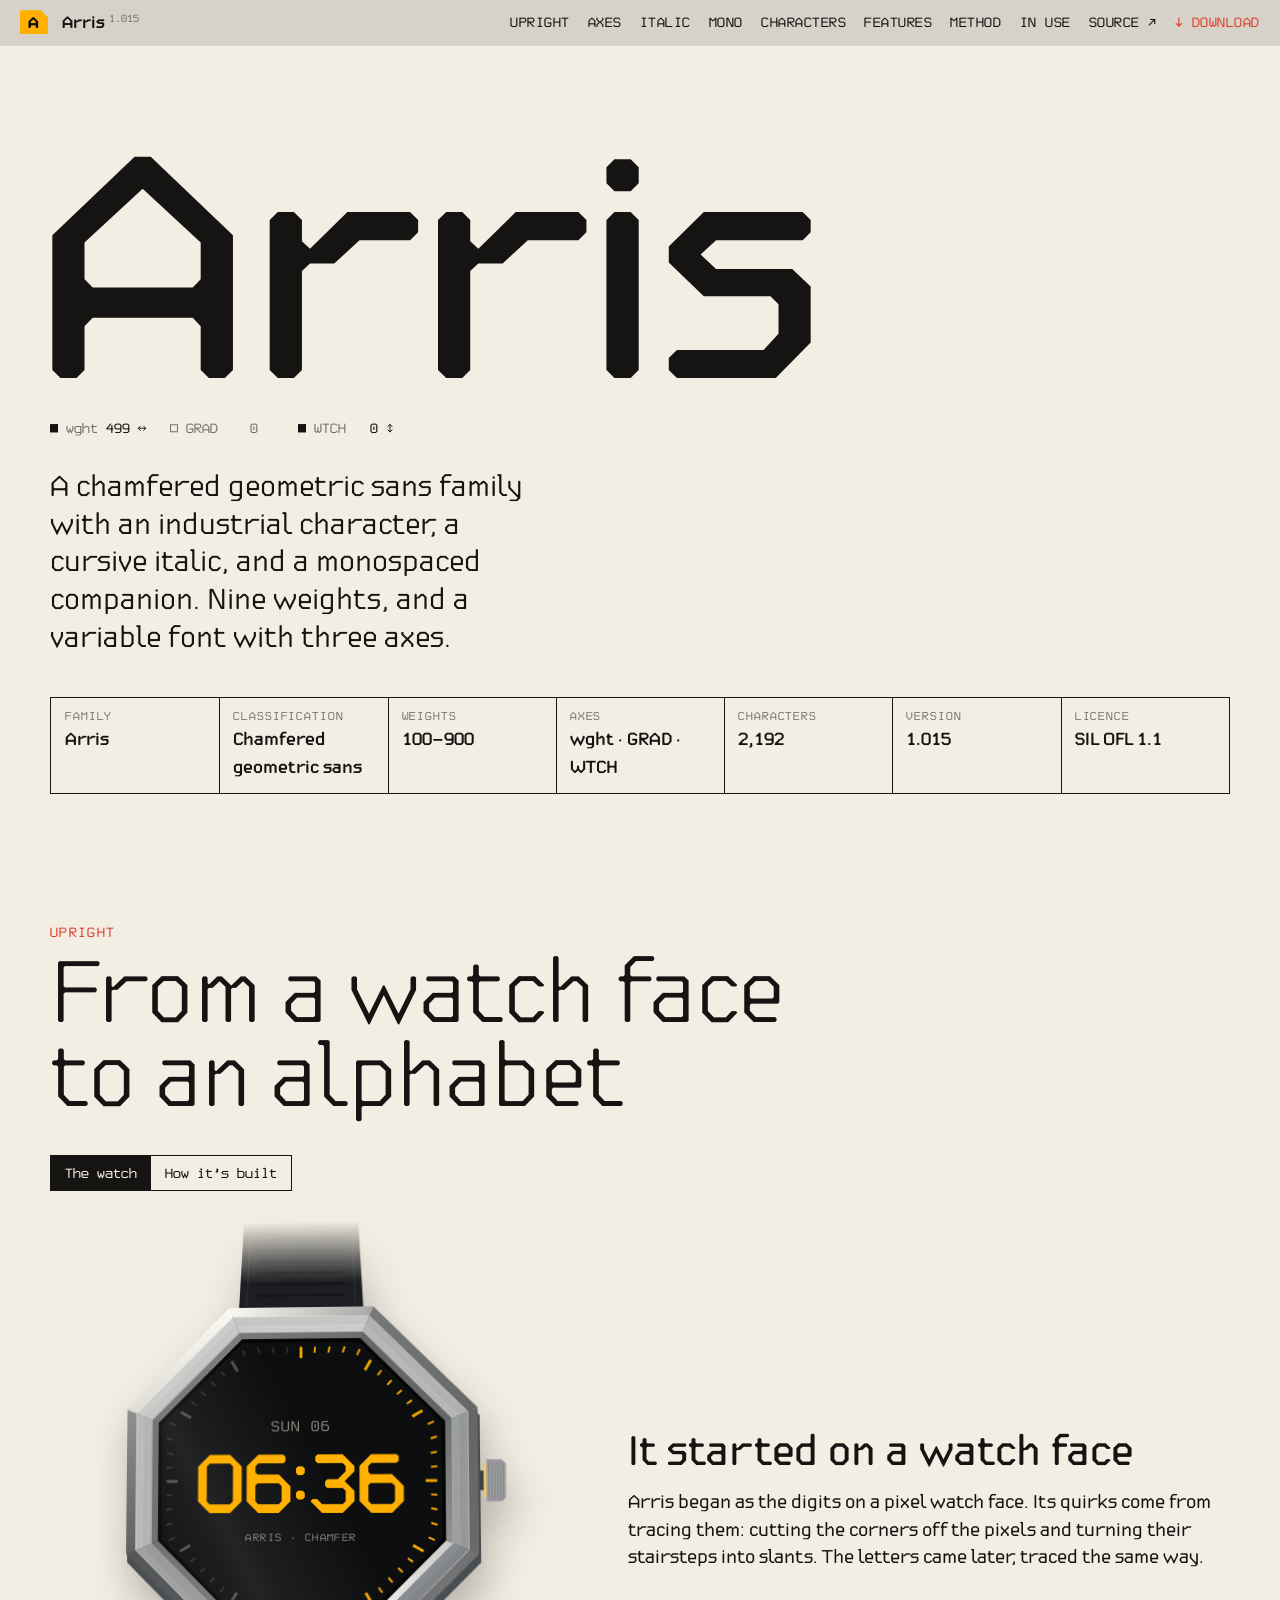
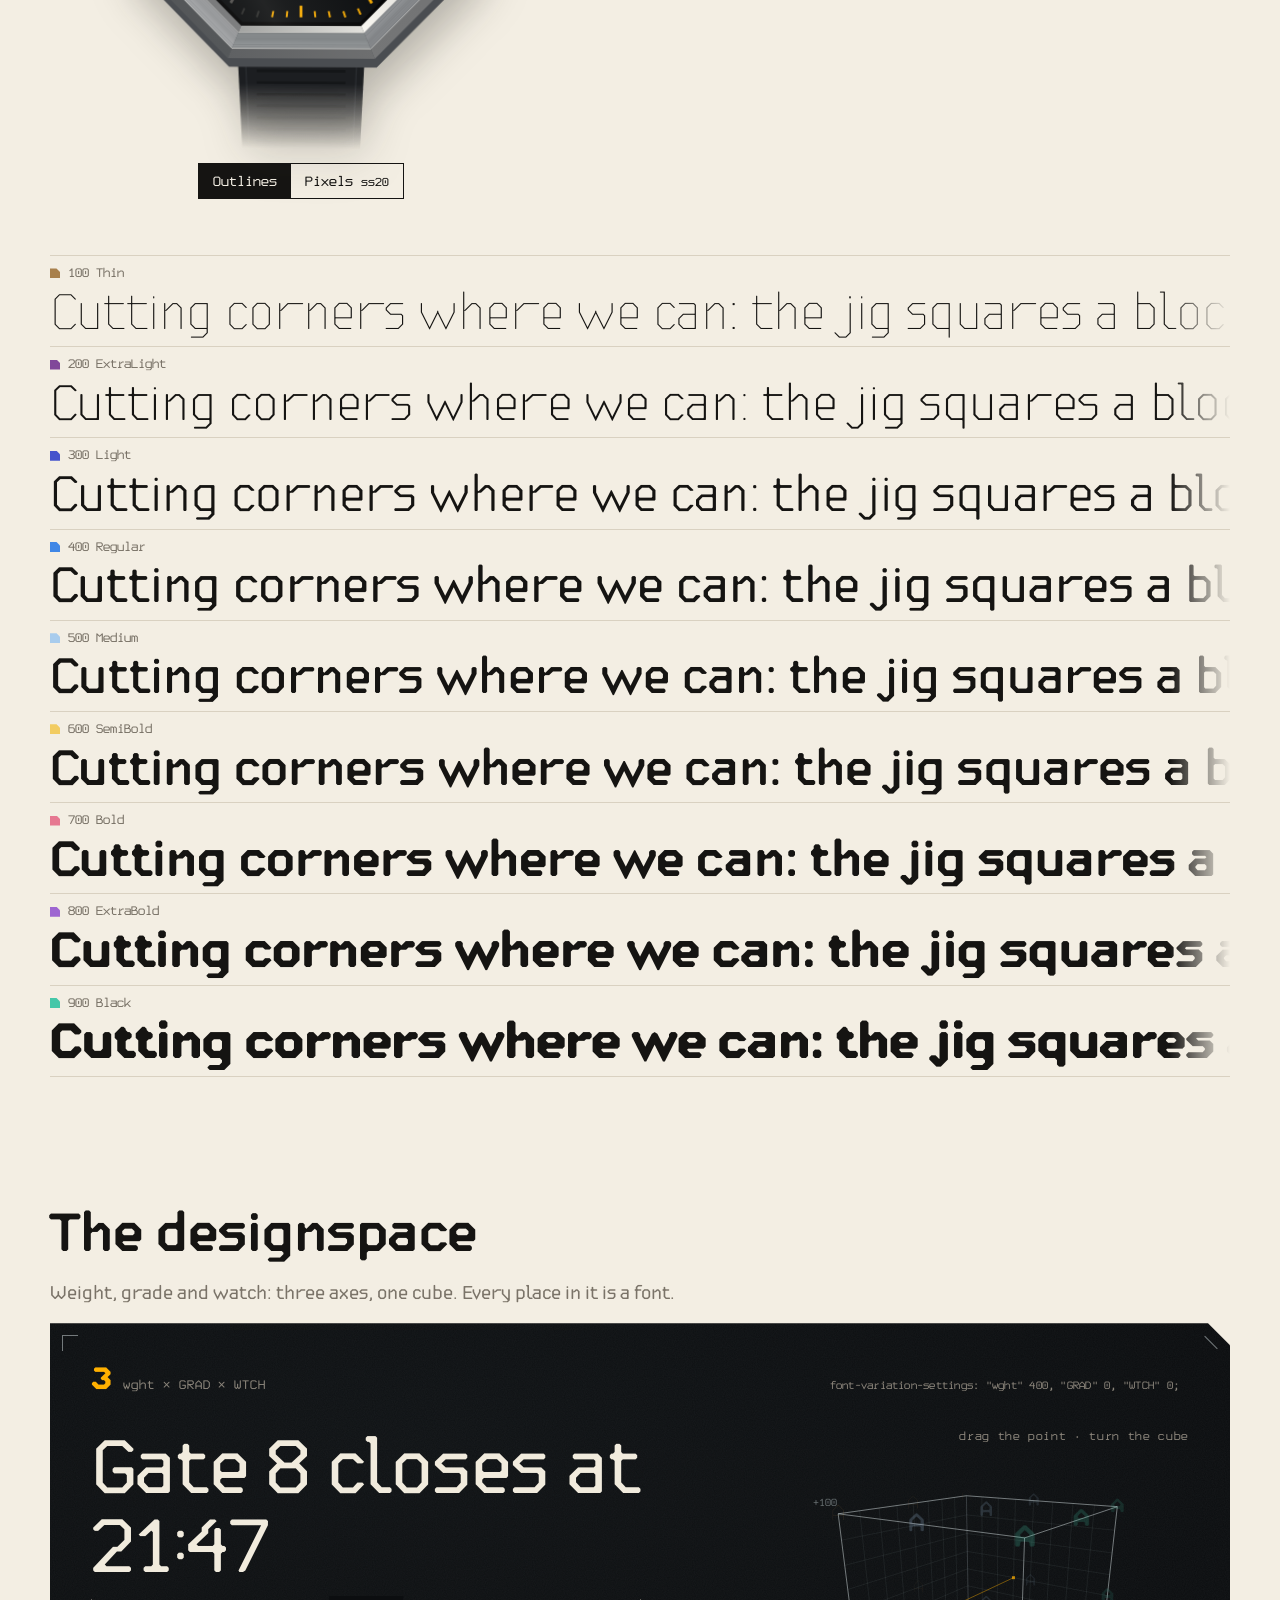
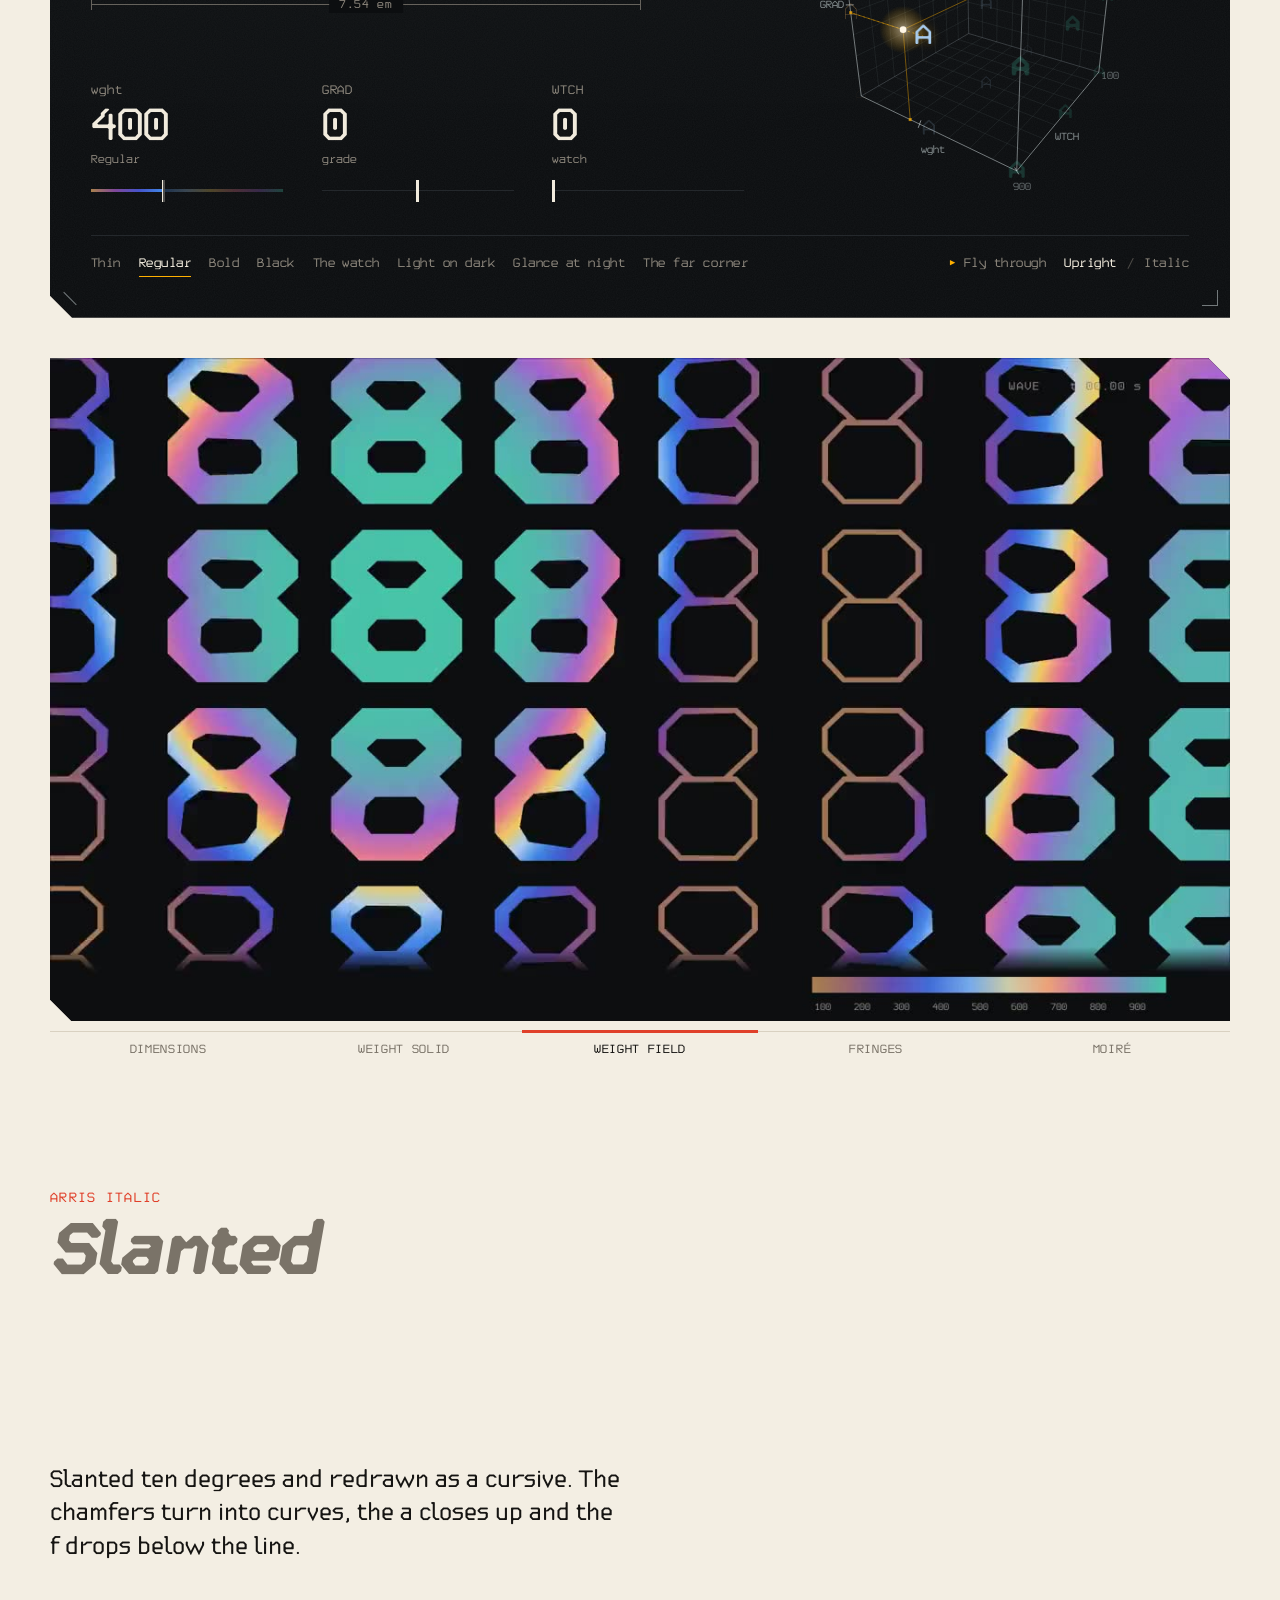
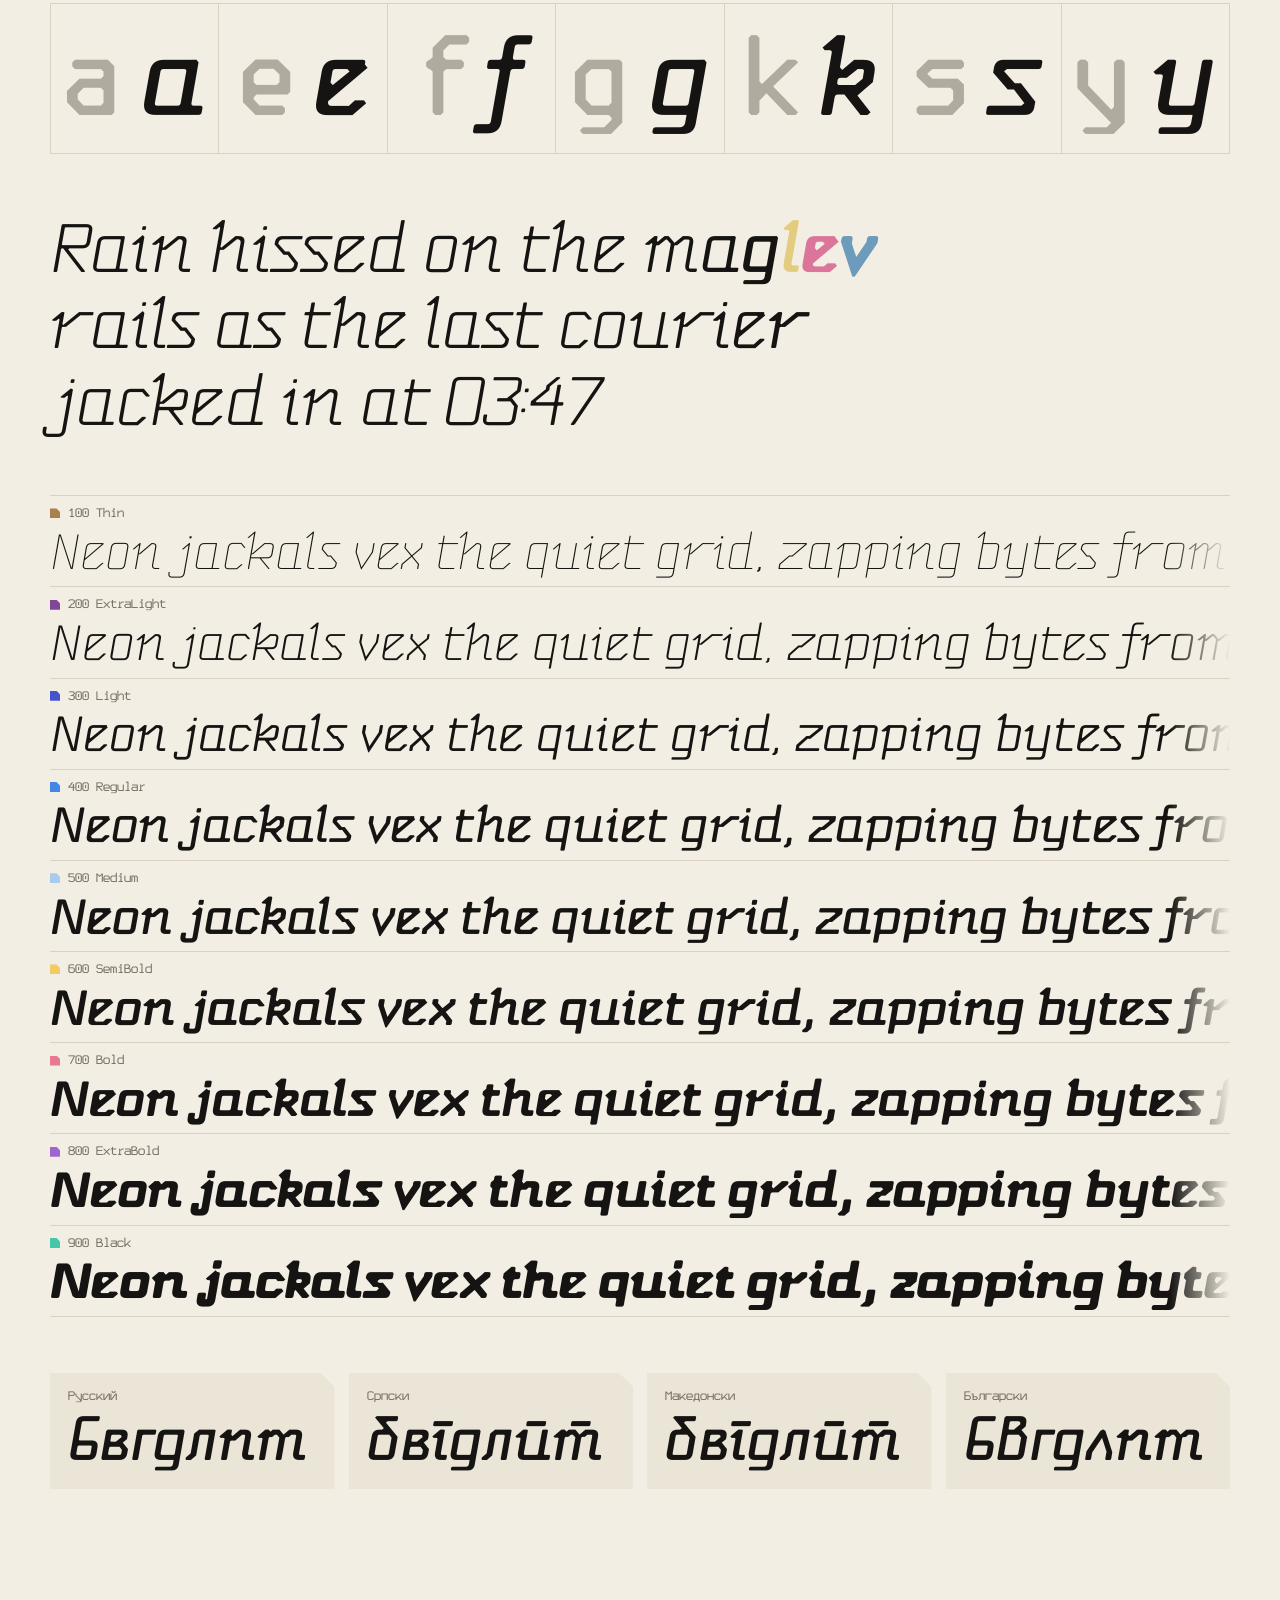
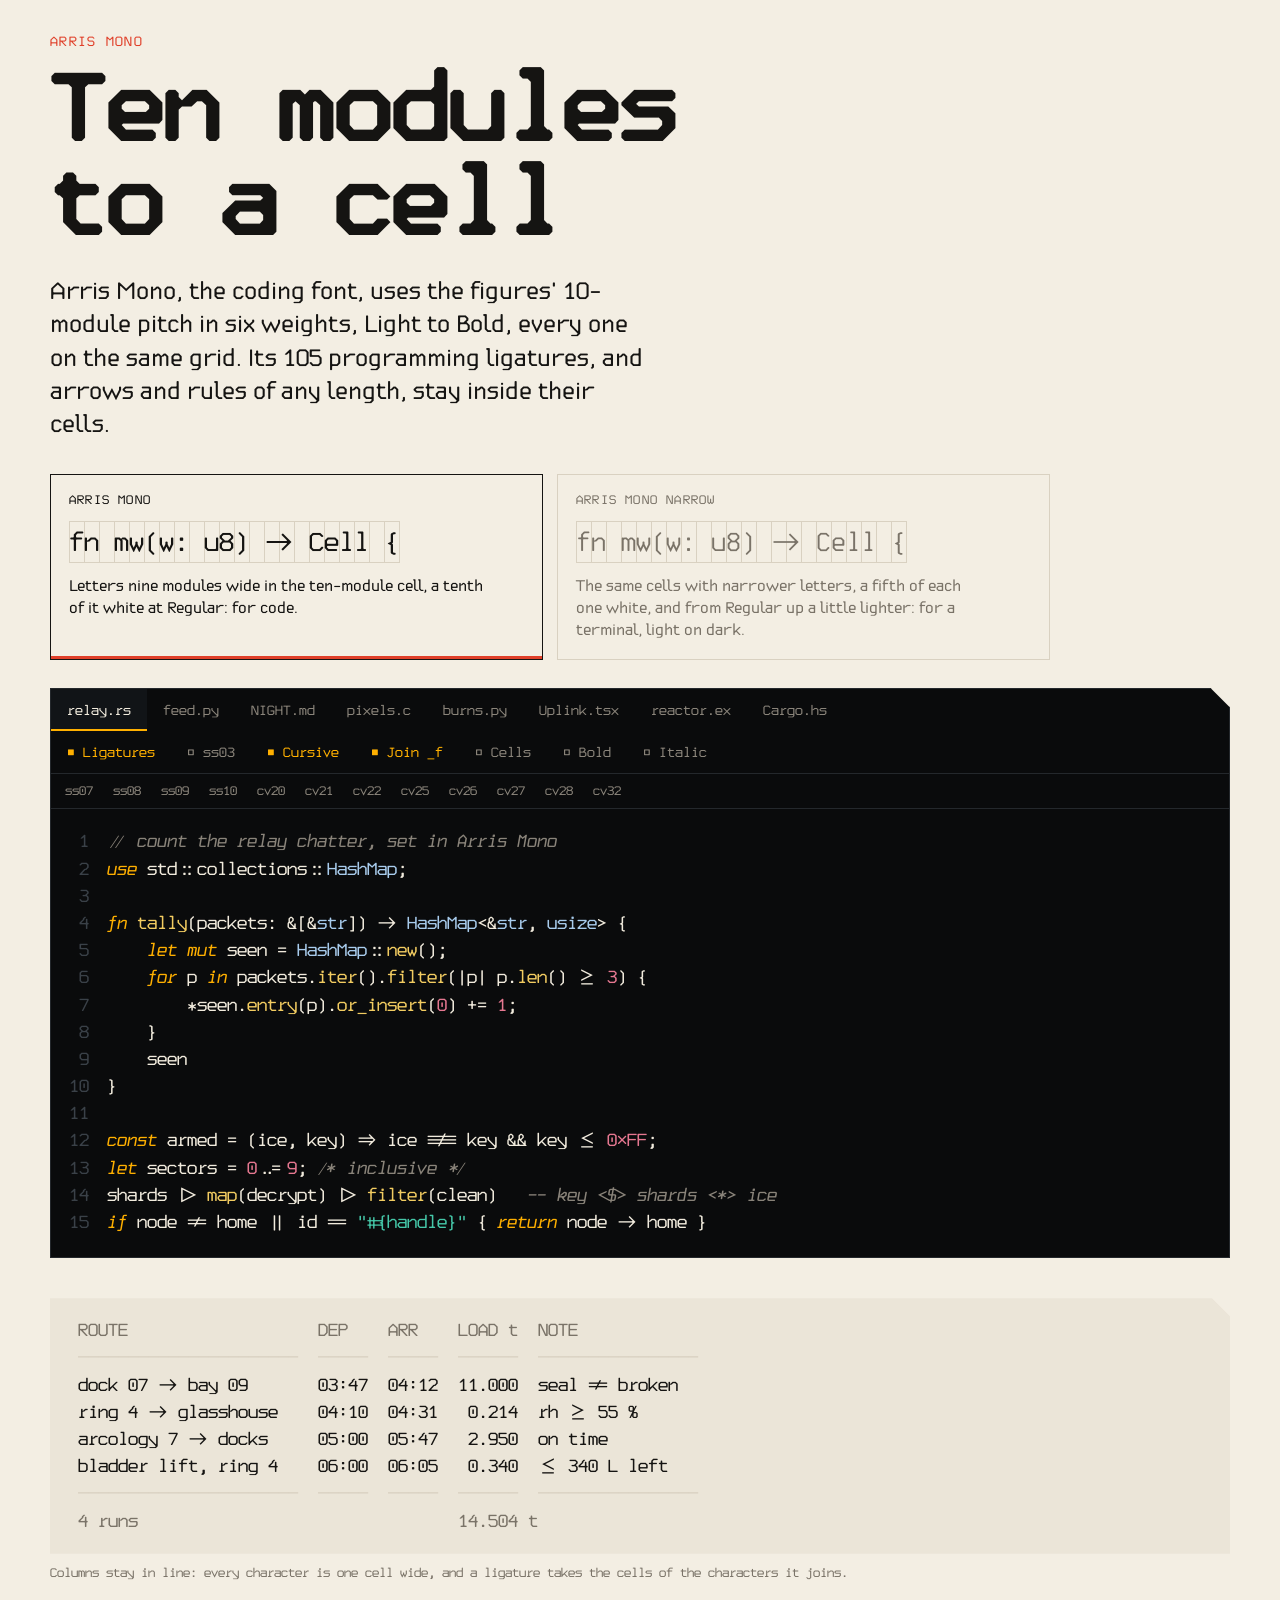
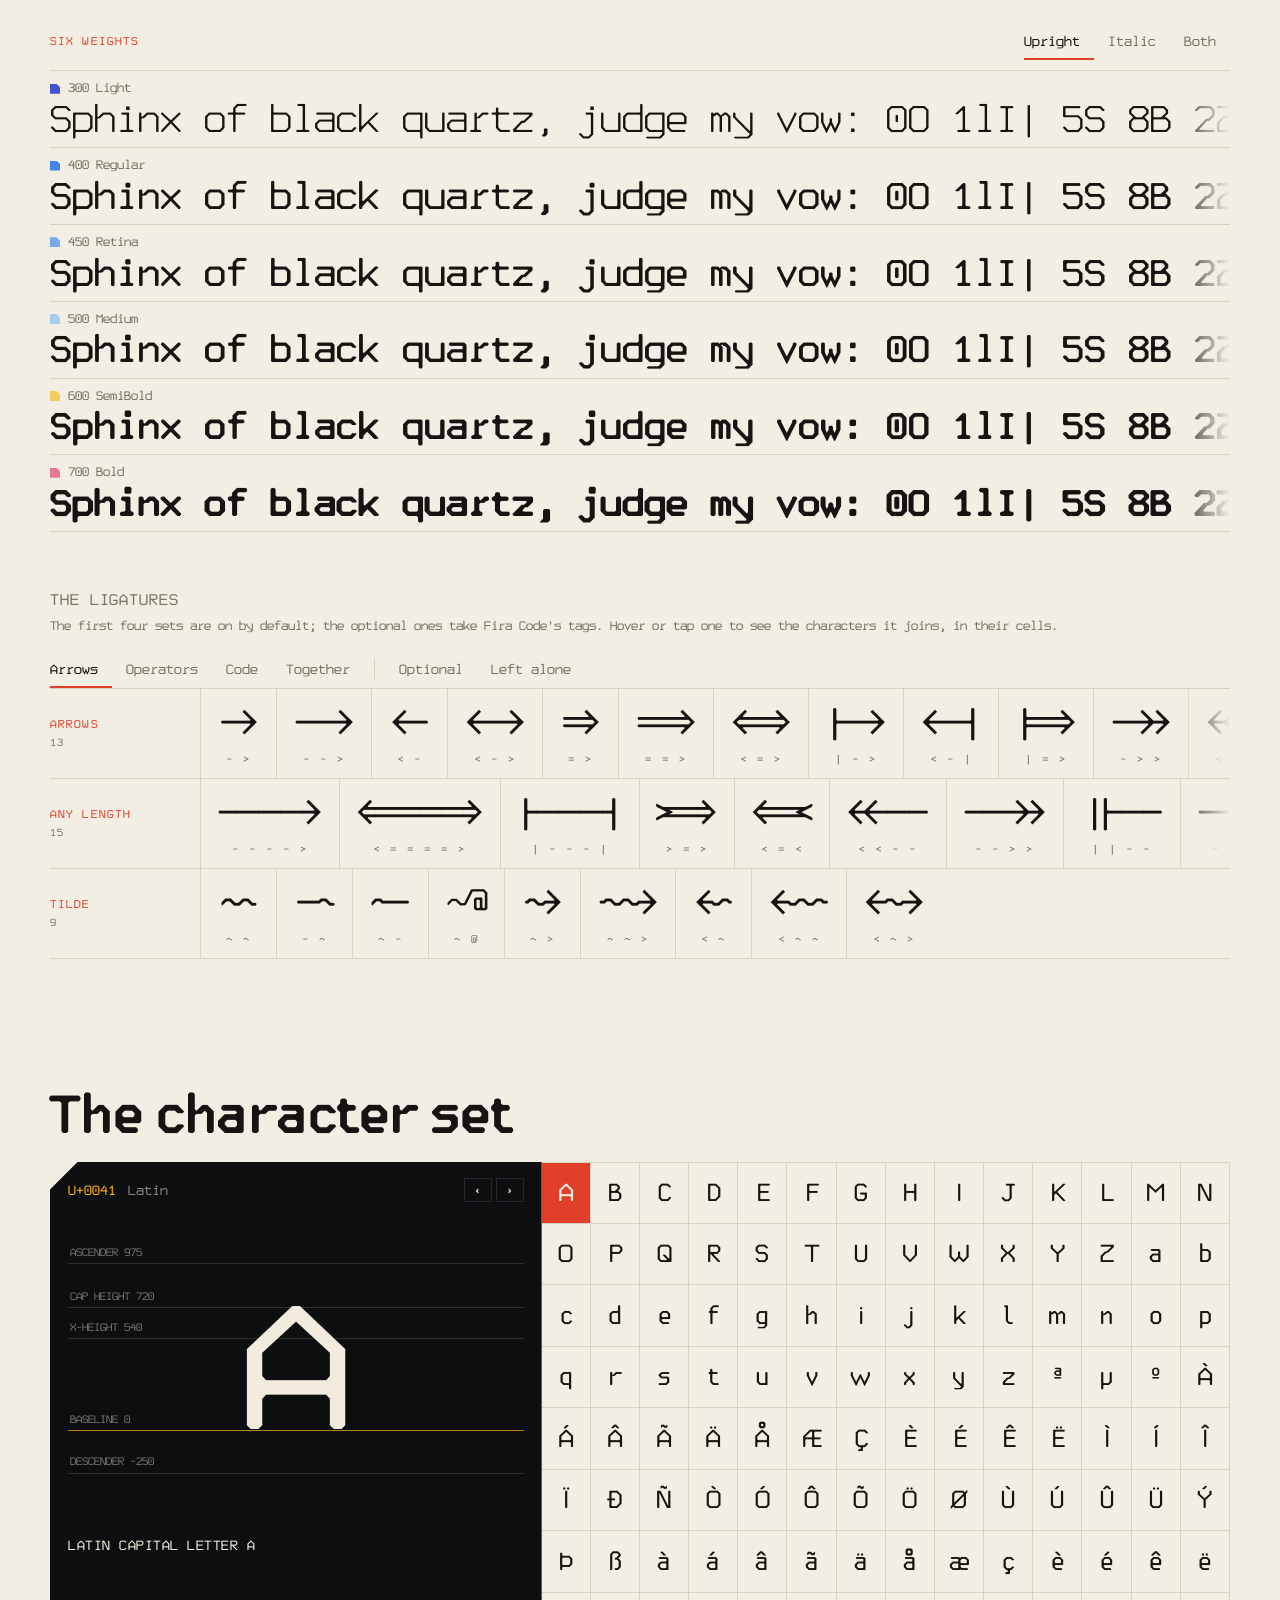
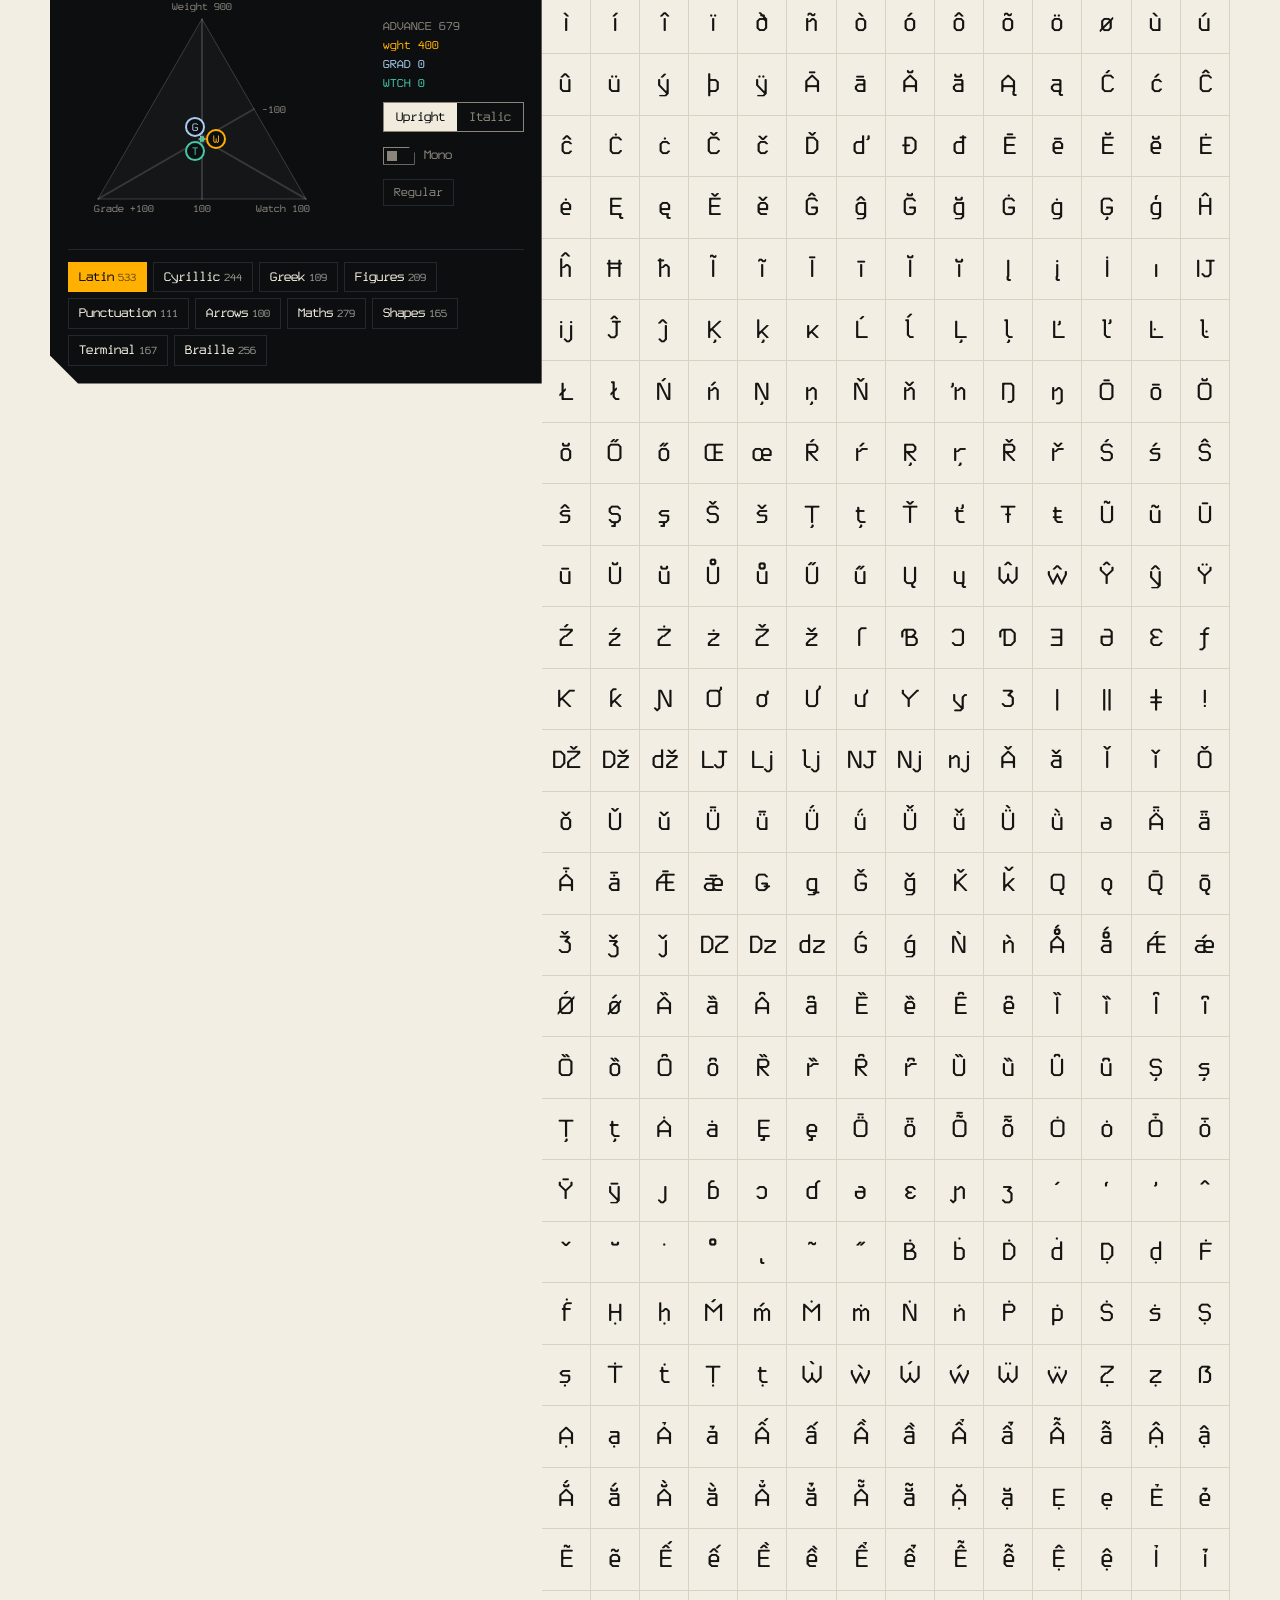
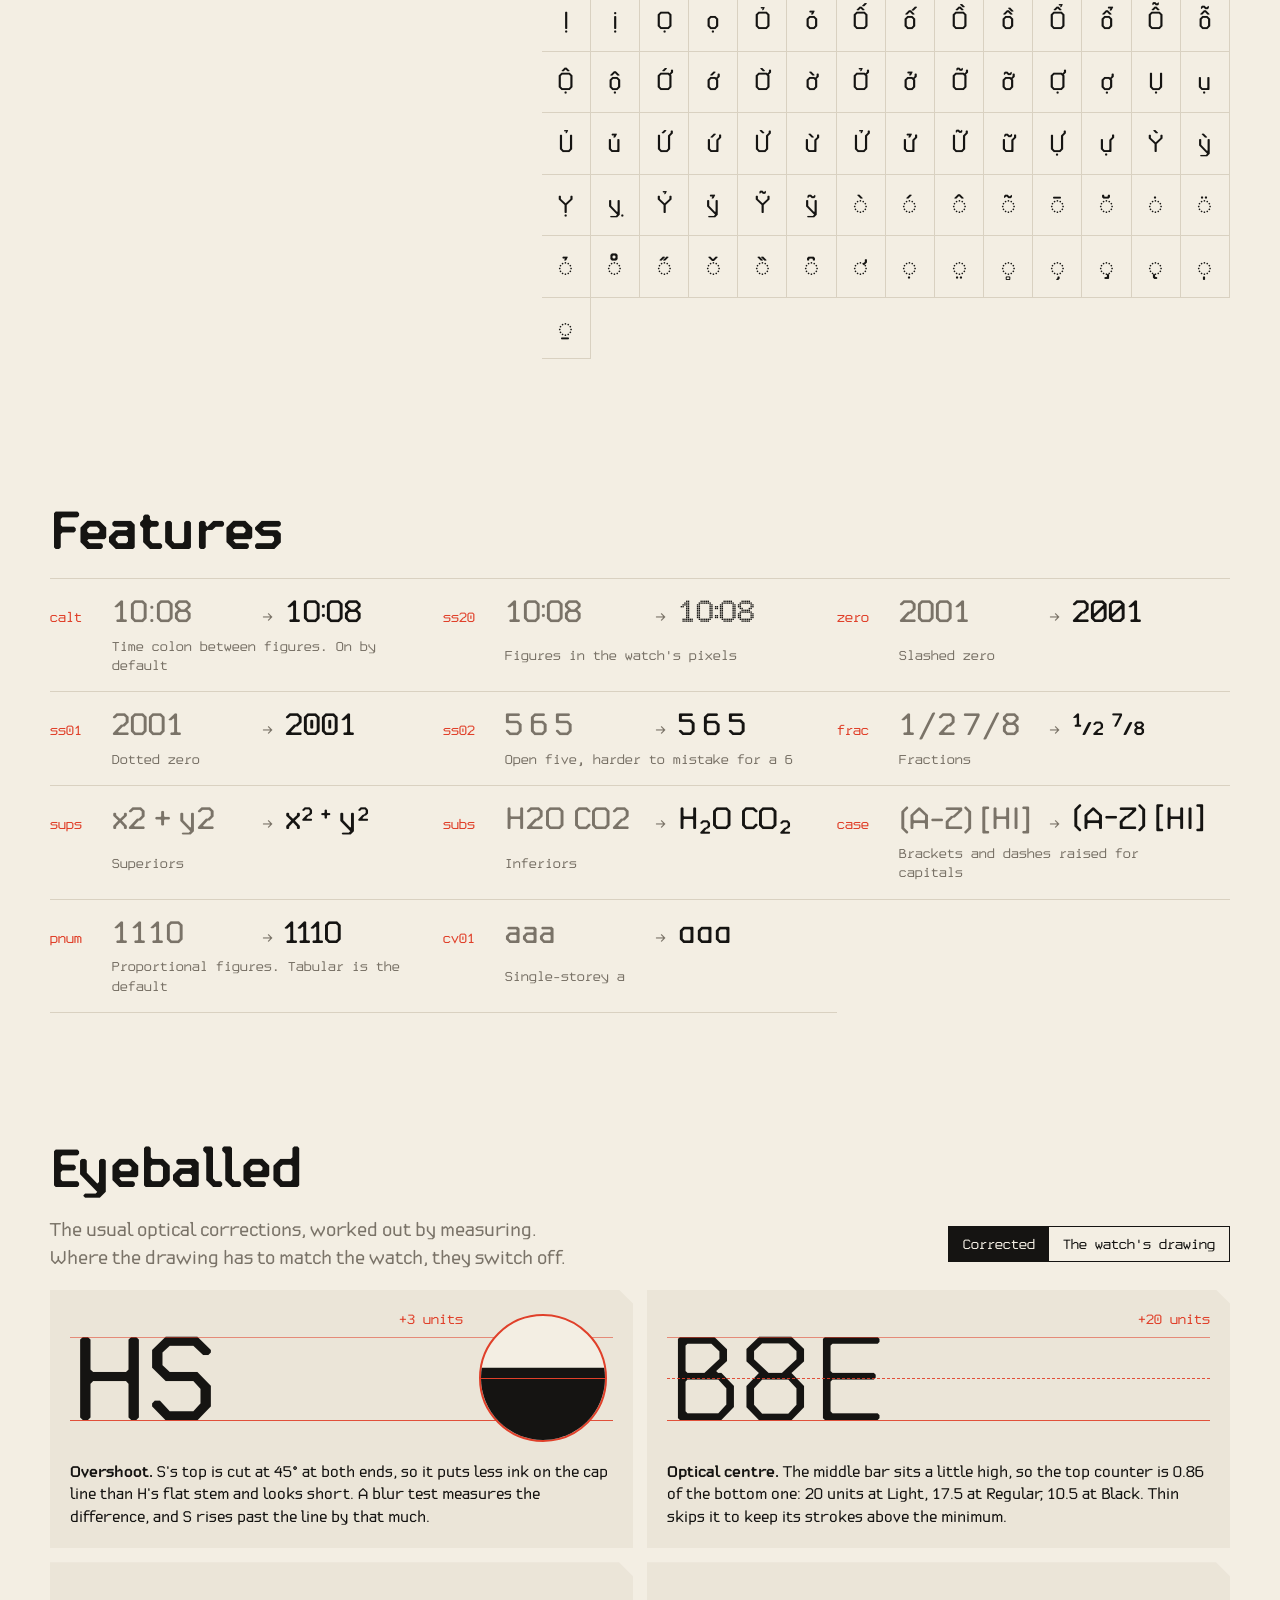
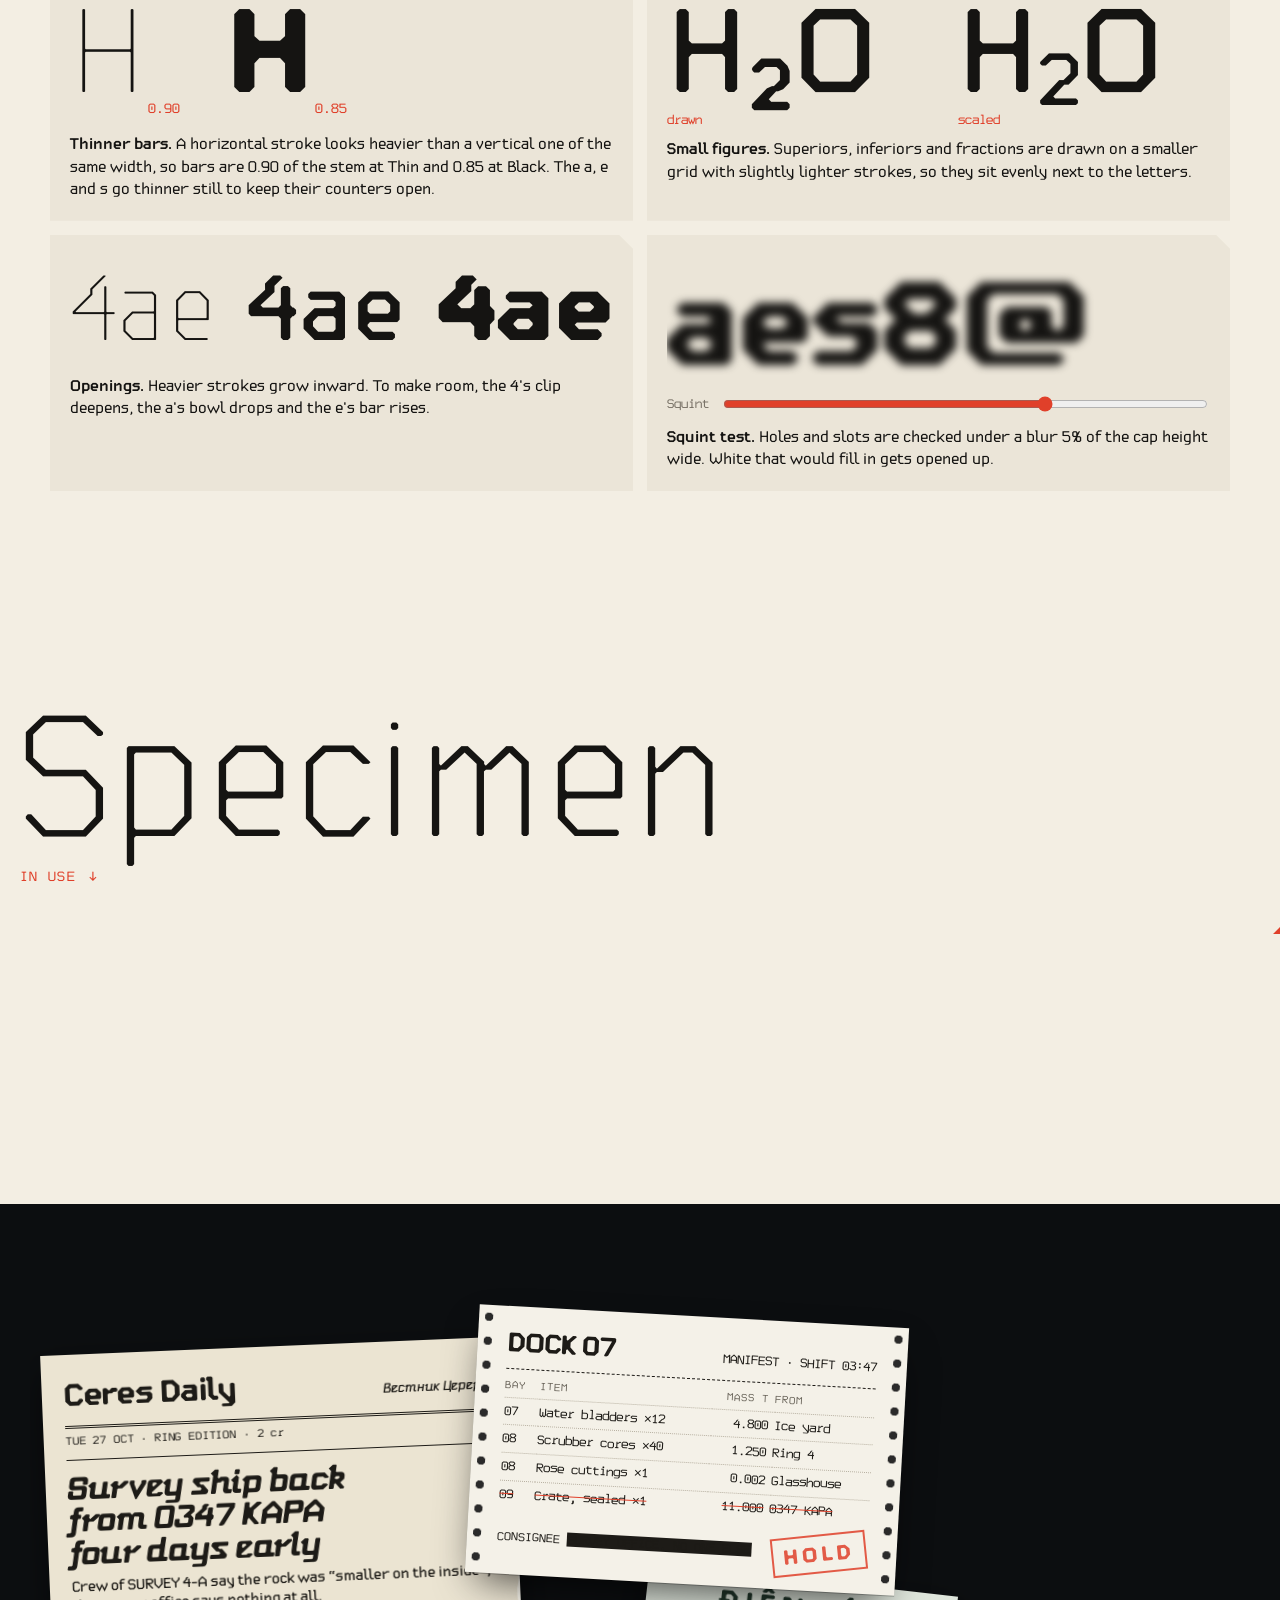
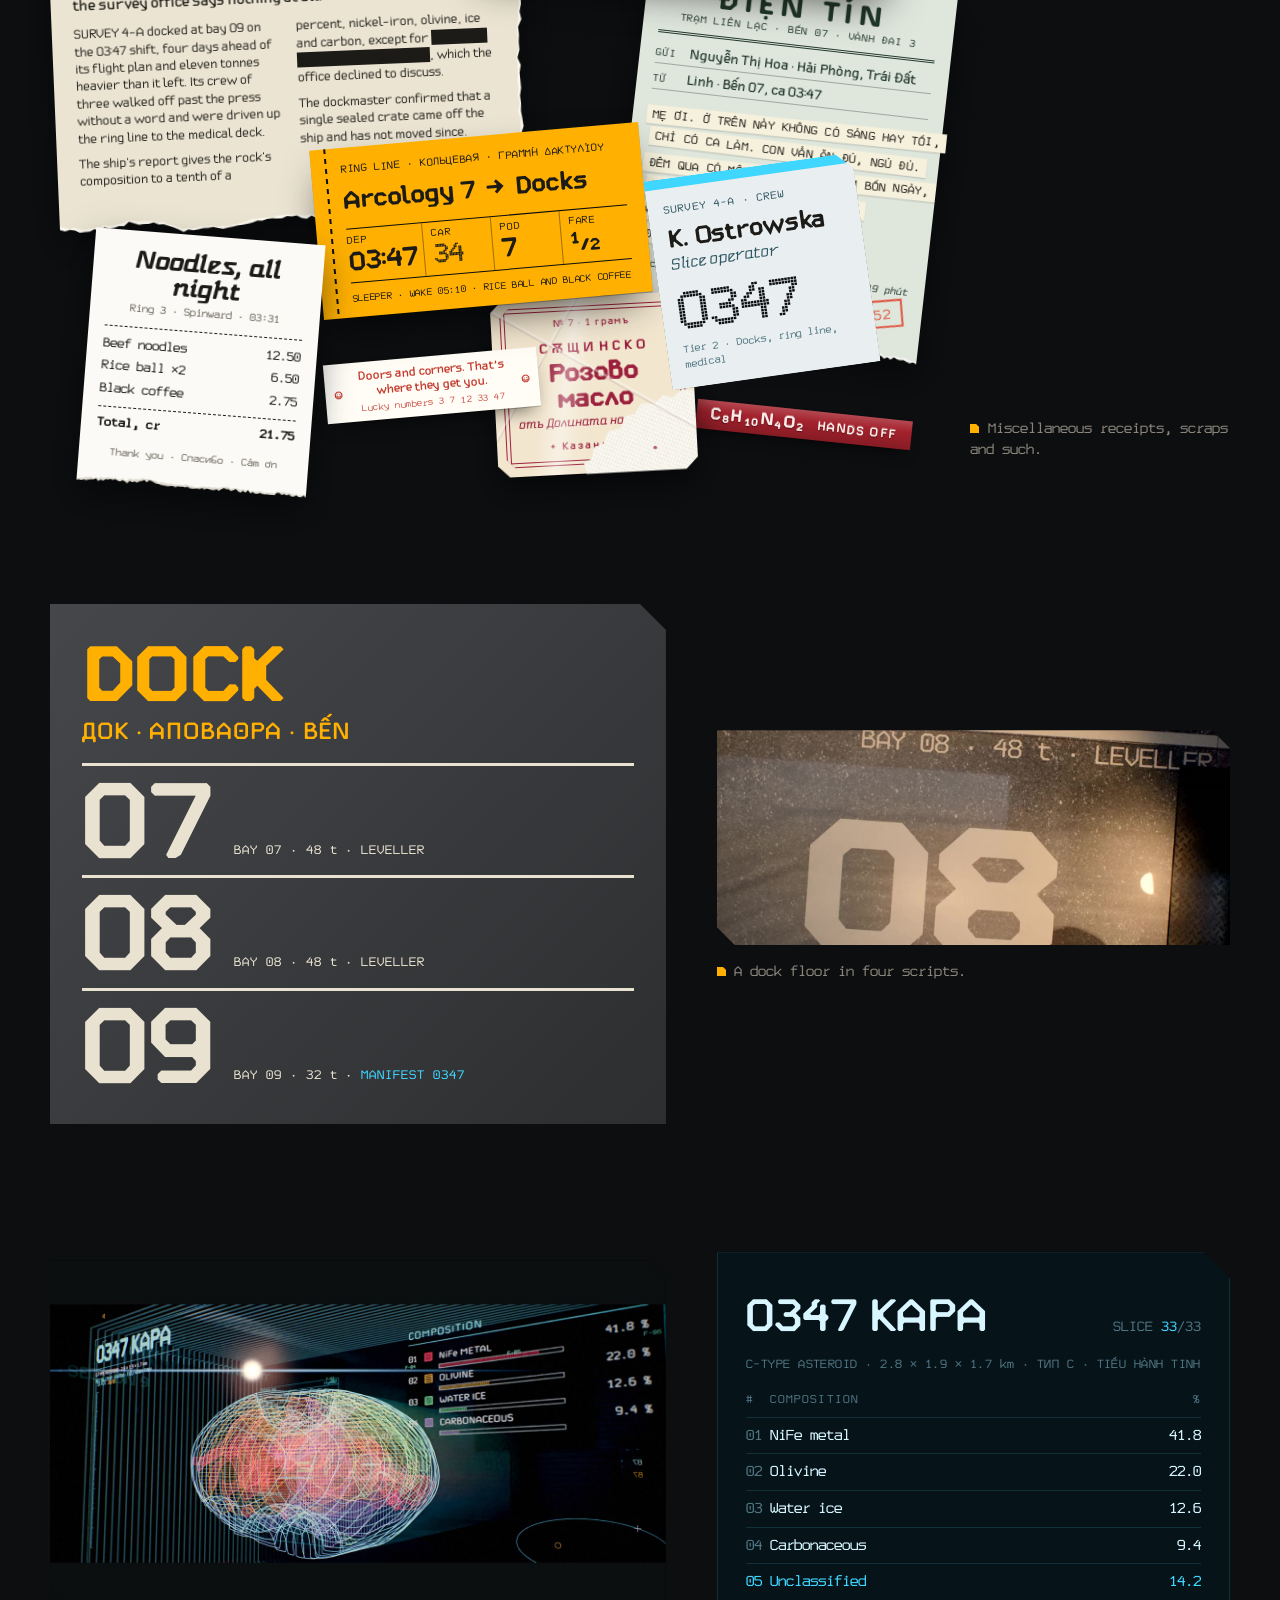
==== commit 8e0816b5: "The reel as one frame (work in progress): five films, the weight field at rest in the middle, the po" ====
--- a/index.html
+++ b/index.html
@@ -276,24 +276,18 @@
   </div>
 
   <figure class="field reel" id="reel">
-    <video id="field-video" muted loop playsinline preload="none" poster="media/weight-field.jpg" aria-label="A field of eights, each outline point at its own weight">
-      <source src="media/weight-field.mp4" type="video/mp4">
-    </video>
-    <div class="reel-strip" role="group" aria-label="More short films: choose one to play it">
-      <button type="button" class="reel-item" data-src="media/weight-field.mp4" data-poster="media/weight-field.jpg" data-label="A field of eights, each outline point at its own weight" aria-pressed="true"><img src="media/weight-field.jpg" alt="" loading="lazy" width="480" height="270"><span>Weight field</span></button>
-      <button type="button" class="reel-item" data-src="media/reel/11-masters.mp4" data-poster="media/reel/11-masters.jpg" data-label="Eight masters: between two of them every point moves in a straight line" aria-pressed="false"><img src="media/reel/11-masters.jpg" alt="" loading="lazy" width="480" height="270"><span>Masters</span></button>
-      <button type="button" class="reel-item" data-src="media/reel/12-anatomy.mp4" data-poster="media/reel/12-anatomy.jpg" data-label="The measures of a word set in Arris" aria-pressed="false"><img src="media/reel/12-anatomy.jpg" alt="" loading="lazy" width="480" height="270"><span>Anatomy</span></button>
-      <button type="button" class="reel-item" data-src="media/reel/13-squint.mp4" data-poster="media/reel/13-squint.jpg" data-label="A glyph that changes form as its white closes" aria-pressed="false"><img src="media/reel/13-squint.jpg" alt="" loading="lazy" width="480" height="270"><span>Squint</span></button>
-      <button type="button" class="reel-item" data-src="media/reel/14-grade.mp4" data-poster="media/reel/14-grade.jpg" data-label="Grade: heavier or lighter strokes on the same line" aria-pressed="false"><img src="media/reel/14-grade.jpg" alt="" loading="lazy" width="480" height="270"><span>Grade</span></button>
-      <button type="button" class="reel-item" data-src="media/reel/15-kerning.mp4" data-poster="media/reel/15-kerning.jpg" data-label="Kerning, pair by pair" aria-pressed="false"><img src="media/reel/15-kerning.jpg" alt="" loading="lazy" width="480" height="270"><span>Kerning</span></button>
-      <button type="button" class="reel-item" data-src="media/reel/16-italic.mp4" data-poster="media/reel/16-italic.jpg" data-label="The italic: its chamfers turned into curves" aria-pressed="false"><img src="media/reel/16-italic.jpg" alt="" loading="lazy" width="480" height="270"><span>Italic</span></button>
-      <button type="button" class="reel-item" data-src="media/reel/18-cursive.mp4" data-poster="media/reel/18-cursive.jpg" data-label="A line of the cursive italic" aria-pressed="false"><img src="media/reel/18-cursive.jpg" alt="" loading="lazy" width="480" height="270"><span>Cursive</span></button>
-      <button type="button" class="reel-item" data-src="media/reel/19-italic-wave.mp4" data-poster="media/reel/19-italic-wave.jpg" data-label="A wave of weight through a line of italic" aria-pressed="false"><img src="media/reel/19-italic-wave.jpg" alt="" loading="lazy" width="480" height="270"><span>Italic wave</span></button>
-      <button type="button" class="reel-item" data-src="media/reel/17-ligatures.mp4" data-poster="media/reel/17-ligatures.jpg" data-label="Arris Mono's programming ligatures in code" aria-pressed="false"><img src="media/reel/17-ligatures.jpg" alt="" loading="lazy" width="480" height="270"><span>Ligatures</span></button>
-      <button type="button" class="reel-item" data-src="media/reel/20-cyrillic.mp4" data-poster="media/reel/20-cyrillic.jpg" data-label="The Cyrillic italic beside the Latin" aria-pressed="false"><img src="media/reel/20-cyrillic.jpg" alt="" loading="lazy" width="480" height="270"><span>Cyrillic</span></button>
-      <button type="button" class="reel-item" data-src="media/reel/06-babel.mp4" data-poster="media/reel/06-babel.jpg" data-label="One line in Latin, Cyrillic, Greek and Vietnamese" aria-pressed="false"><img src="media/reel/06-babel.jpg" alt="" loading="lazy" width="480" height="270"><span>Scripts</span></button>
-      <button type="button" class="reel-item" data-src="media/reel/10-molten.mp4" data-poster="media/reel/10-molten.jpg" data-label="The name in Cyrillic, glowing as hot metal" aria-pressed="false"><img src="media/reel/10-molten.jpg" alt="" loading="lazy" width="480" height="270"><span>Molten</span></button>
-      <button type="button" class="reel-item" data-src="media/reel/gauge-blocks.mp4" data-poster="media/reel/gauge-blocks.jpg" data-label="Nine anodized titanium gauge blocks, one a weight" aria-pressed="false"><img src="media/reel/gauge-blocks.jpg" alt="" loading="lazy" width="480" height="270"><span>Gauge blocks</span></button>
+    <div class="reel-stage">
+      <video id="field-video" muted loop playsinline preload="none" poster="media/weight-field.jpg" aria-label="A field of eights, each outline point at its own weight">
+        <source src="media/weight-field.mp4" type="video/mp4">
+      </video>
+    </div>
+    <div class="reel-rail" role="group" aria-label="Five films: move across the film to pass from one to the next, or choose one">
+      <span class="reel-mark" aria-hidden="true"></span>
+      <button type="button" class="reel-stop" data-src="media/reel/dimensions.mp4" data-poster="media/reel/dimensions.jpg" data-label="Dimensions: a letter from flat to its weight, grade and watch" aria-pressed="false">Dimensions</button>
+      <button type="button" class="reel-stop" data-src="media/reel/solid.mp4" data-poster="media/reel/solid.jpg" data-label="The 8 as a solid along the weight axis, a plane scanning through it" aria-pressed="false">Weight solid</button>
+      <button type="button" class="reel-stop" data-src="media/weight-field.mp4" data-poster="media/weight-field.jpg" data-label="A field of eights, each outline point at its own weight" data-home aria-pressed="true">Weight field</button>
+      <button type="button" class="reel-stop" data-src="media/reel/fringes.mp4" data-poster="media/reel/fringes.jpg" data-label="Every weight of the ampersand in one letter, as interference fringes" aria-pressed="false">Fringes</button>
+      <button type="button" class="reel-stop" data-src="media/reel/moire.mp4" data-poster="media/reel/moire.jpg" data-label="The A's outlines at many weights, twice, one copy turning" aria-pressed="false">Moiré</button>
     </div>
   </figure>
 </section>
--- a/css/site.css
+++ b/css/site.css
@@ -396,6 +396,17 @@
 .field video { display: block; width: 100%; height: auto; aspect-ratio: 16 / 9; background: var(--night);
   clip-path: polygon(0 0, calc(100% - 22px) 0, 100% 22px, 100% 100%, 22px 100%, 0 calc(100% - 22px)); }
 .field figcaption { margin-top: 12px; }
+/* the reel (js/reel.js): five films in one frame, the weight field at rest in
+   the middle; the pointer's place across the frame passes from one to the next */
+.reel-stage { position: relative; aspect-ratio: 16 / 9; background: var(--night); touch-action: pan-y; overflow: hidden;
+  clip-path: polygon(0 0, calc(100% - 22px) 0, 100% 22px, 100% 100%, 22px 100%, 0 calc(100% - 22px)); }
+.reel-stage video { position: absolute; inset: 0; width: 100%; height: 100%; aspect-ratio: auto; clip-path: none; object-fit: cover; }
+.reel-rail { position: relative; display: grid; grid-template-columns: repeat(5, 1fr); margin-top: 10px; border-top: 1px solid var(--line); }
+.reel-stop { font: inherit; font-family: var(--mono); font-size: 11.5px; letter-spacing: .06em; text-transform: uppercase; color: var(--dim);
+  background: none; border: 0; padding: 9px 2px 0; cursor: pointer; text-align: center; overflow: hidden; text-overflow: ellipsis; white-space: nowrap; }
+.reel-stop[aria-pressed="true"] { color: var(--ink); }
+.reel-mark { position: absolute; top: -2px; left: 0; width: 20%; height: 3px; background: var(--cut); transform: translateX(calc(var(--reel-p, 2) * 100%)); }
+@media (max-width: 700px) { .reel-stop { font-size: 9.5px; letter-spacing: 0; } }
 
 /* specimen */
 /* the examiner and the set, one surface: the examiner pinned and as tall as
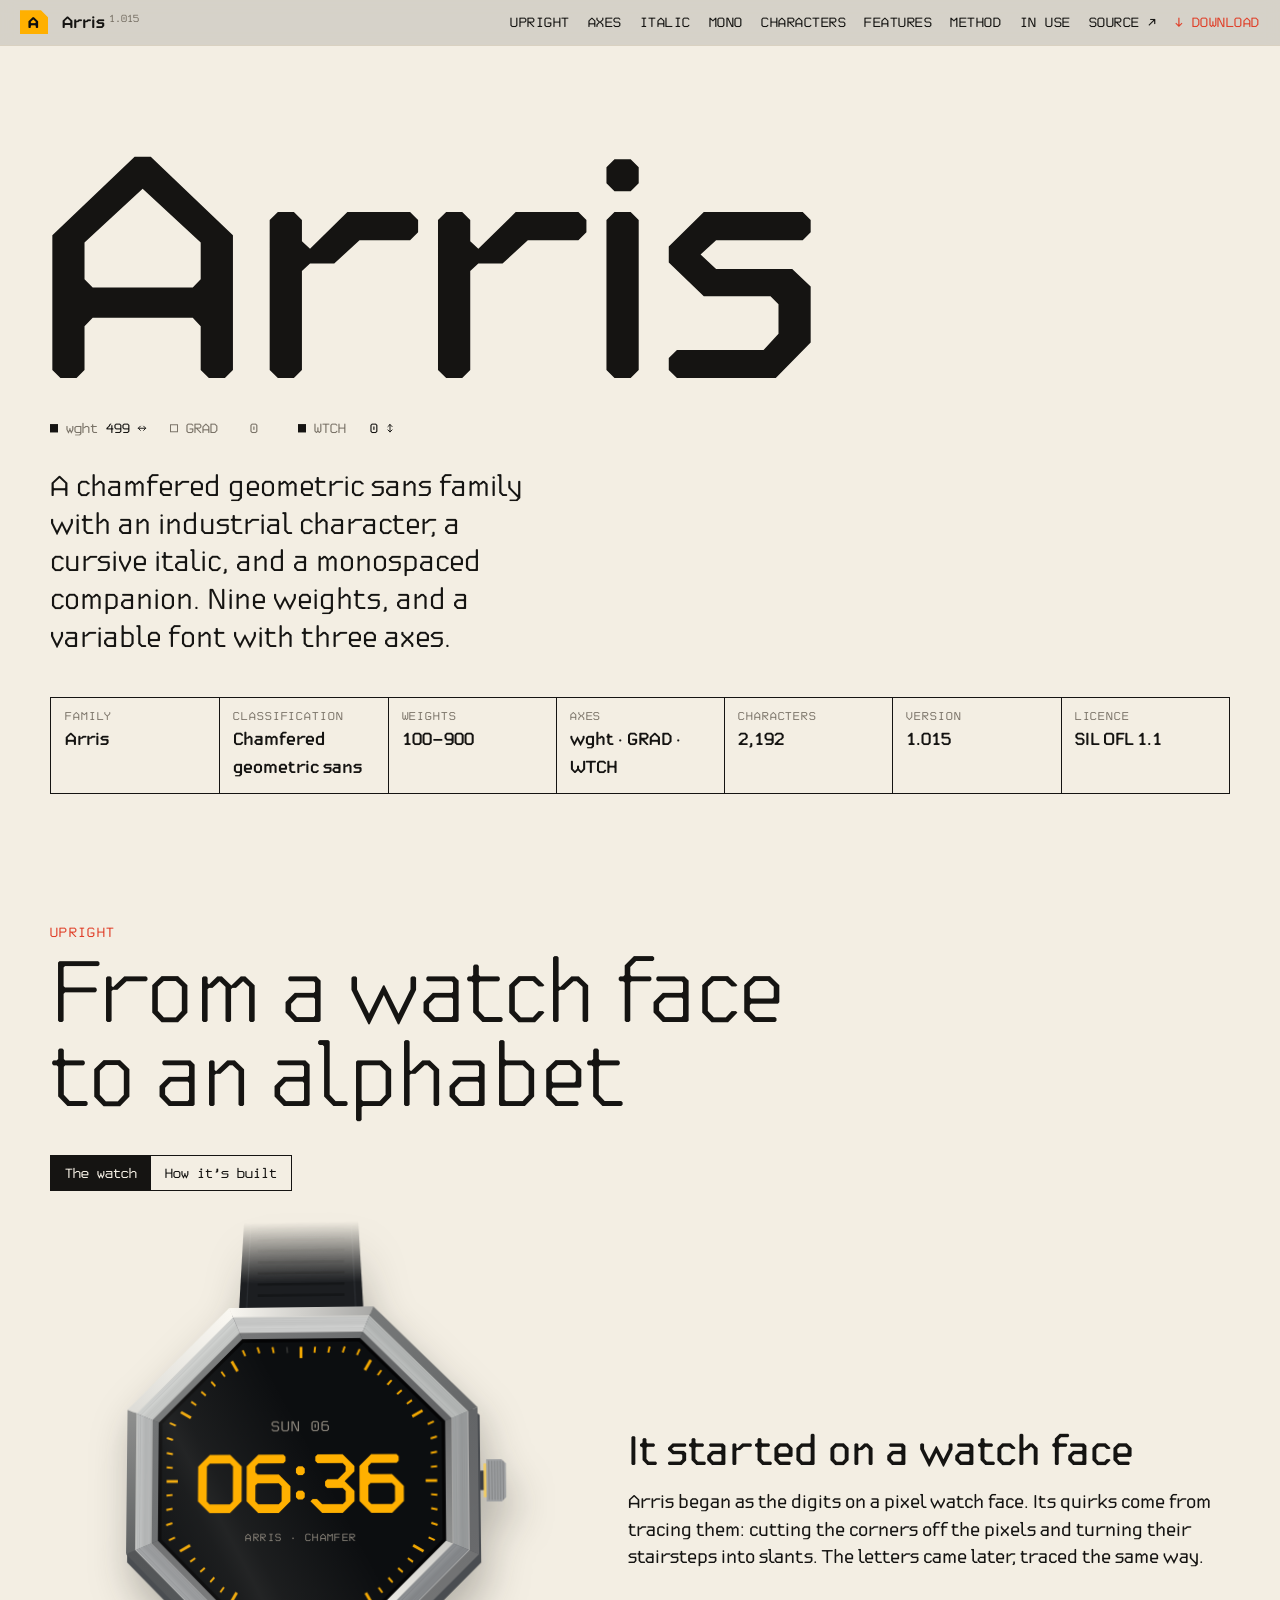
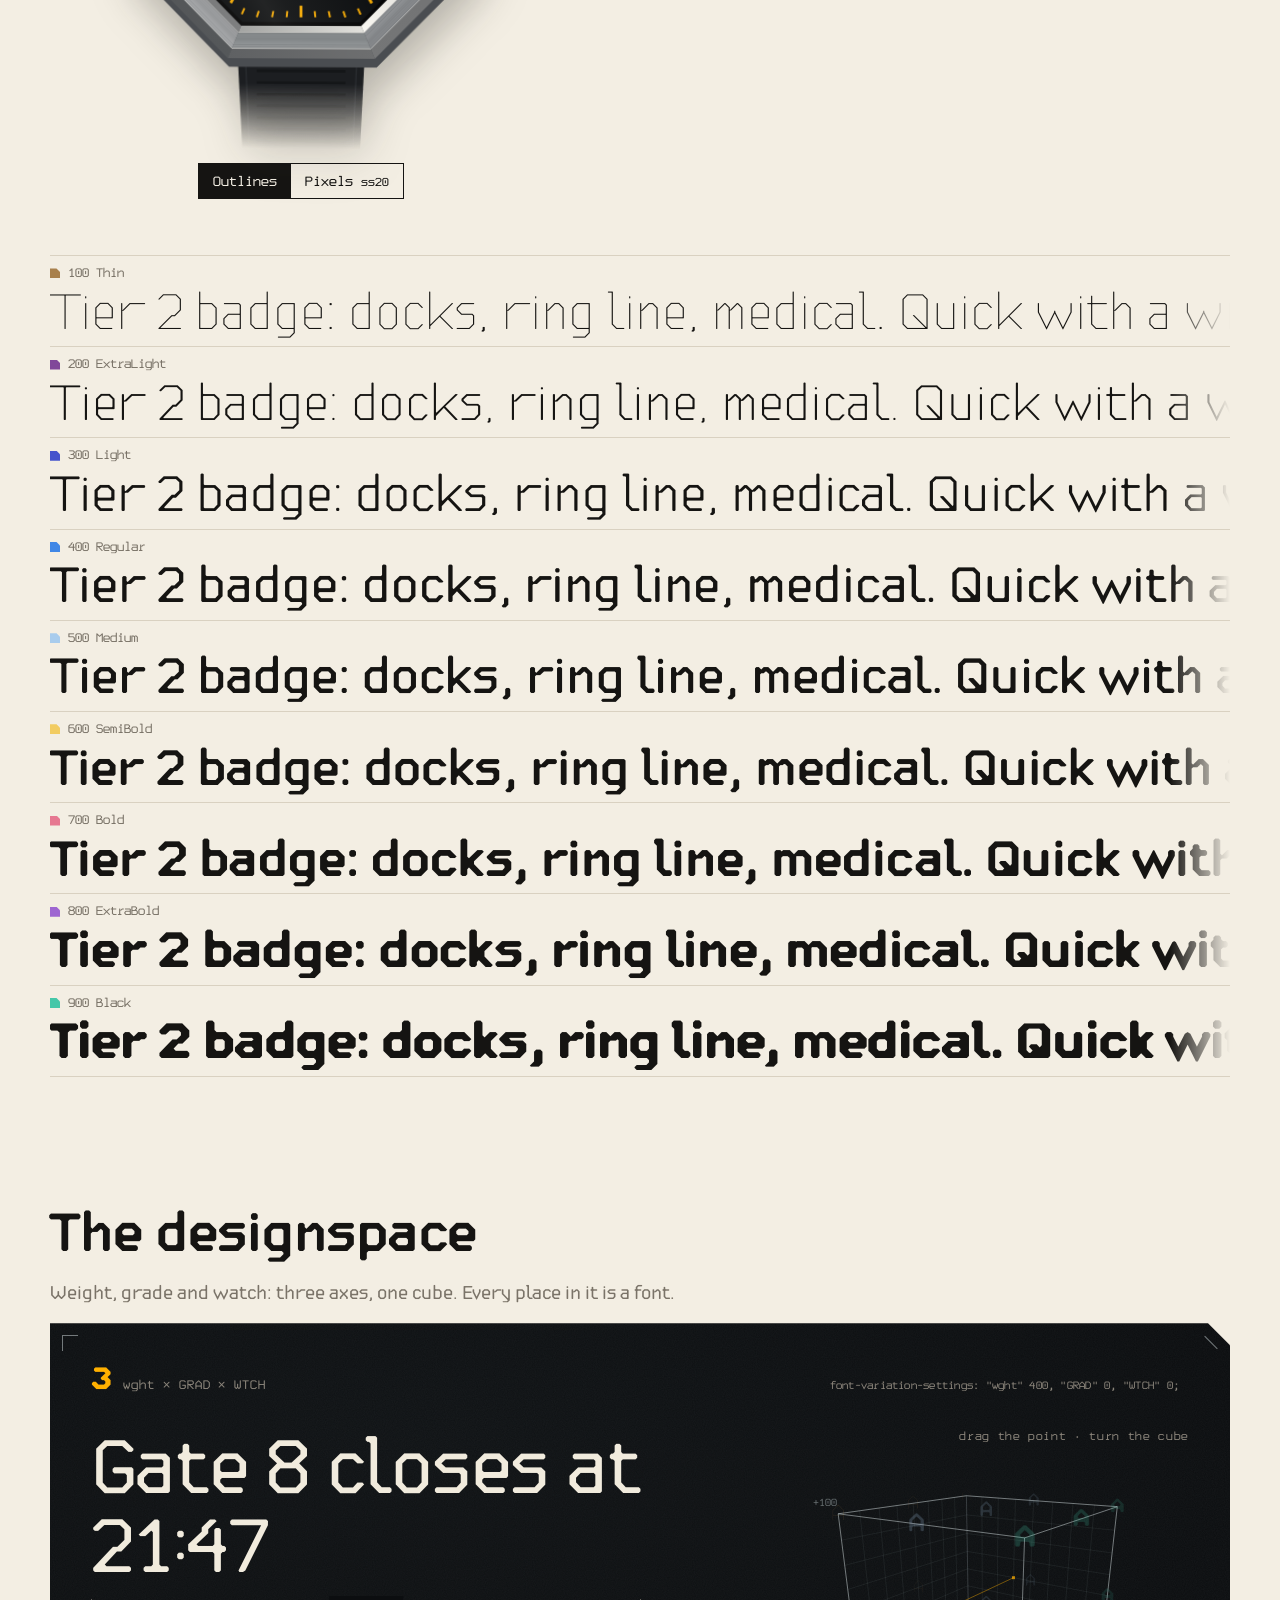
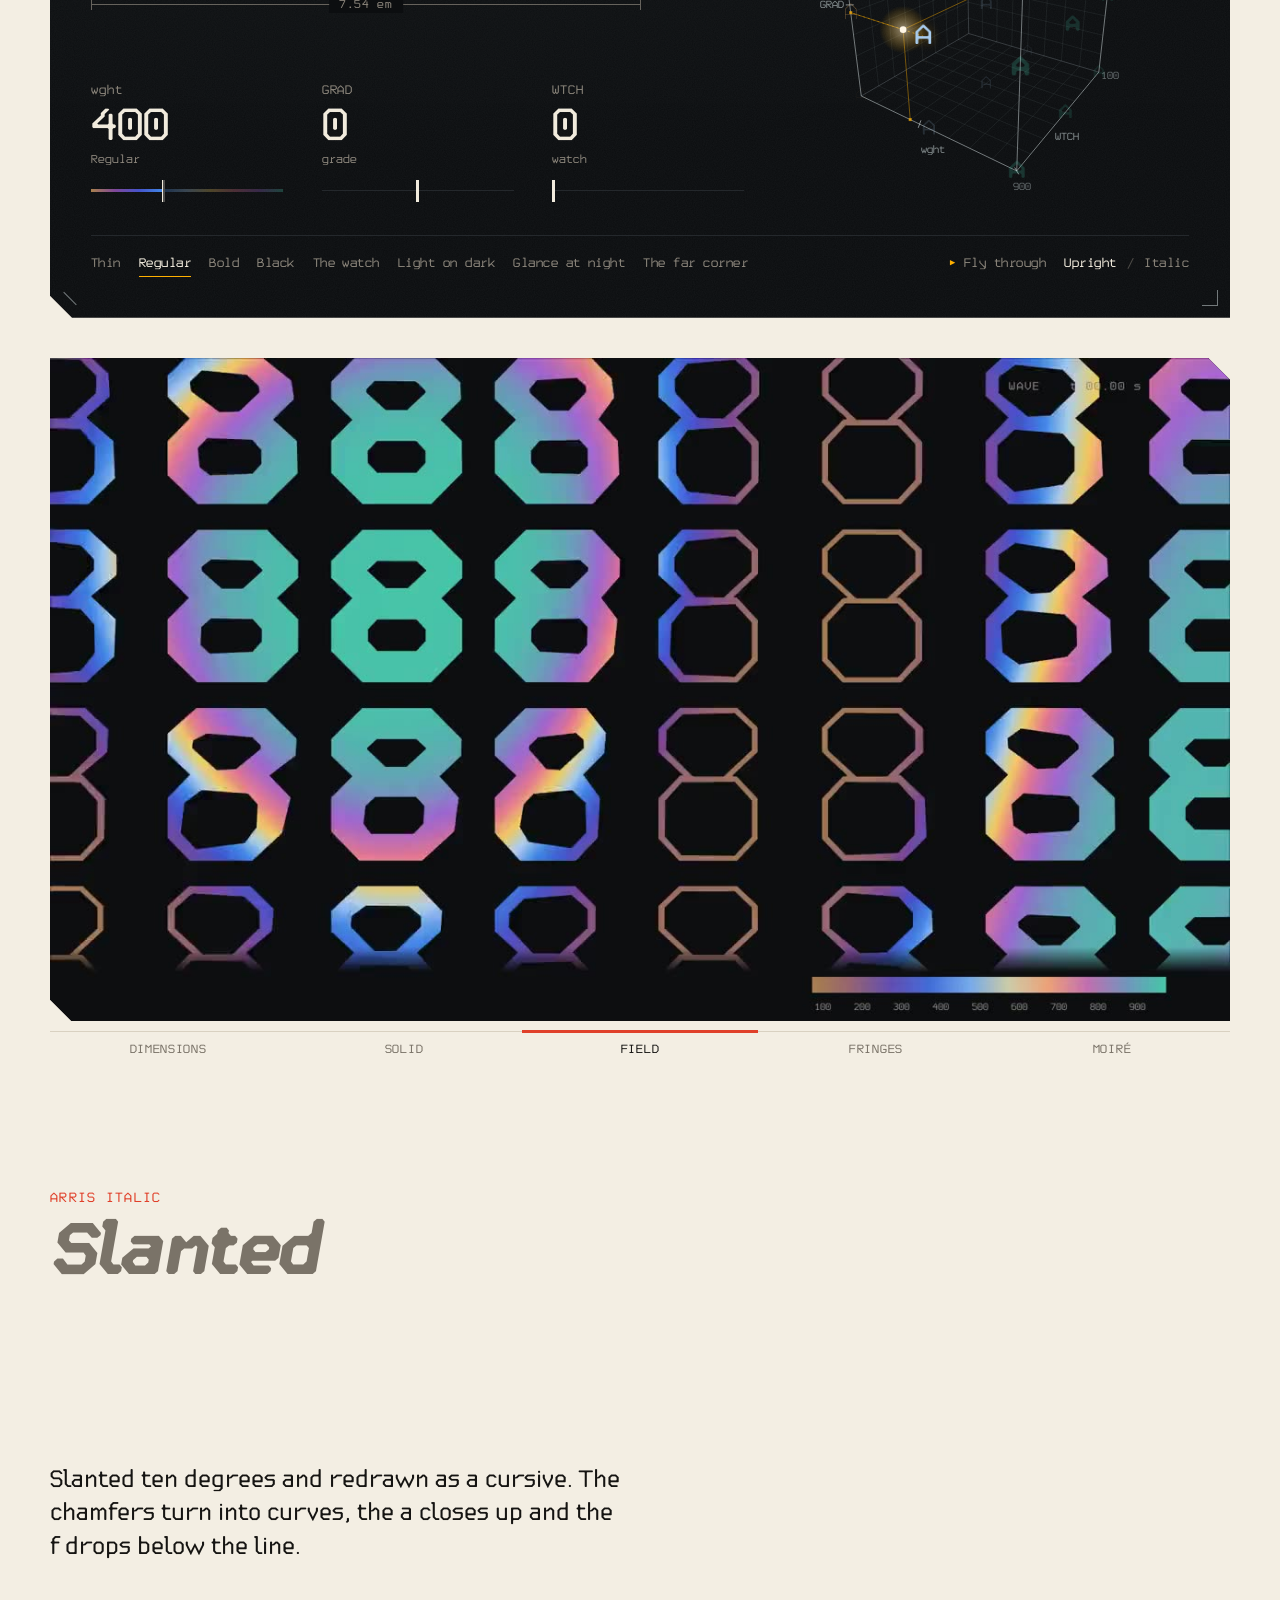
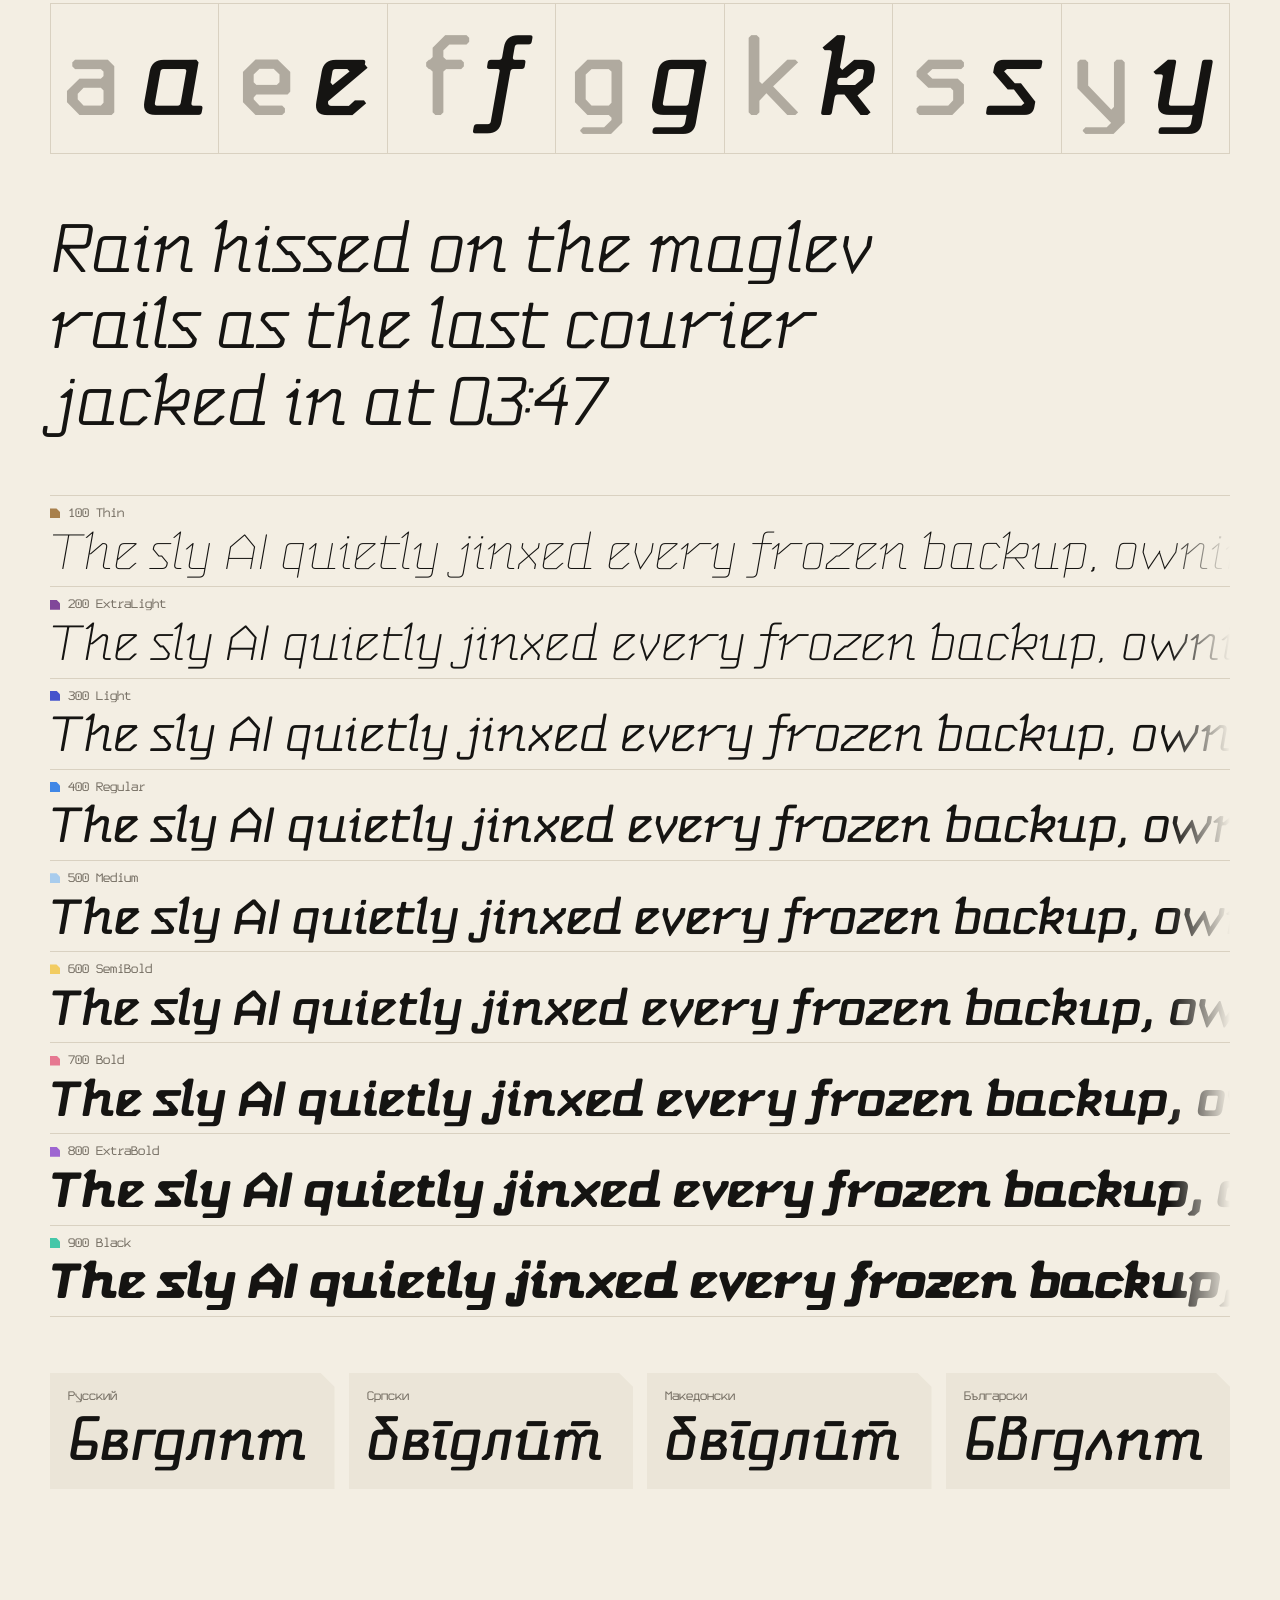
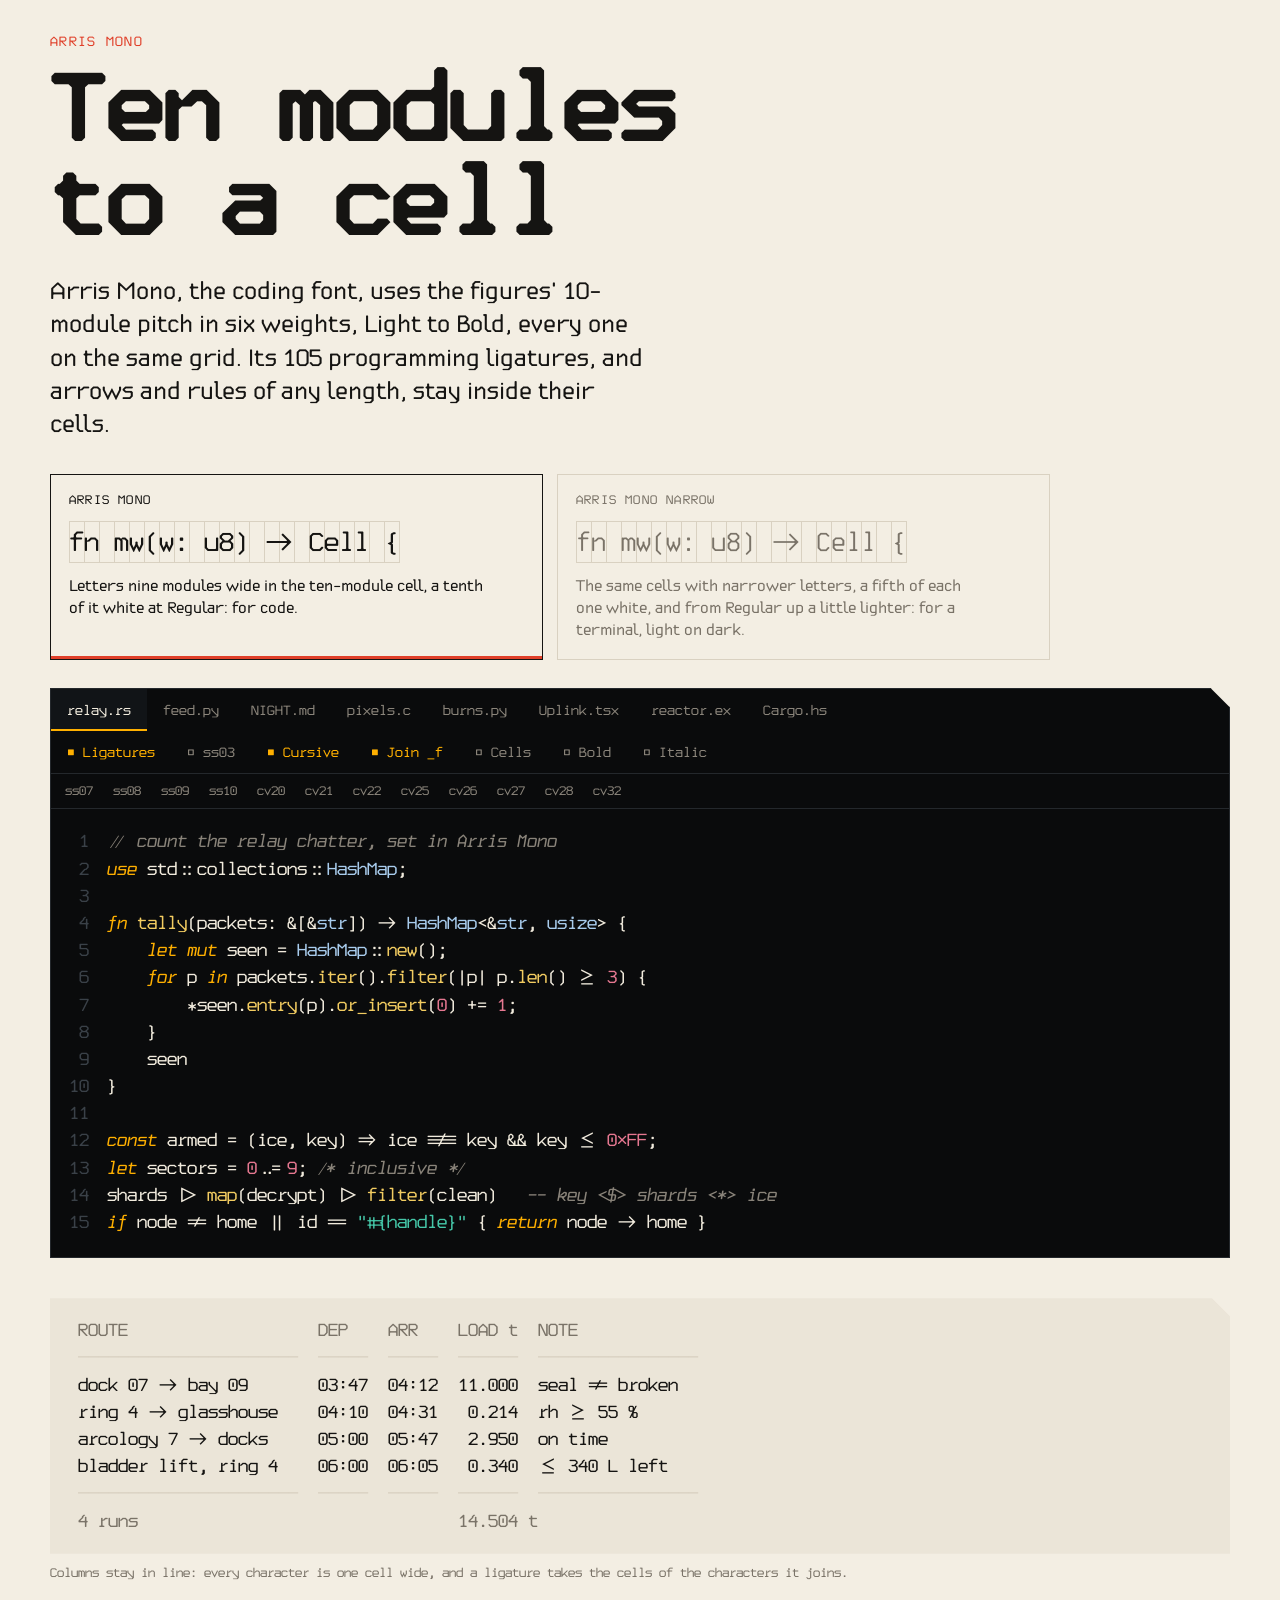
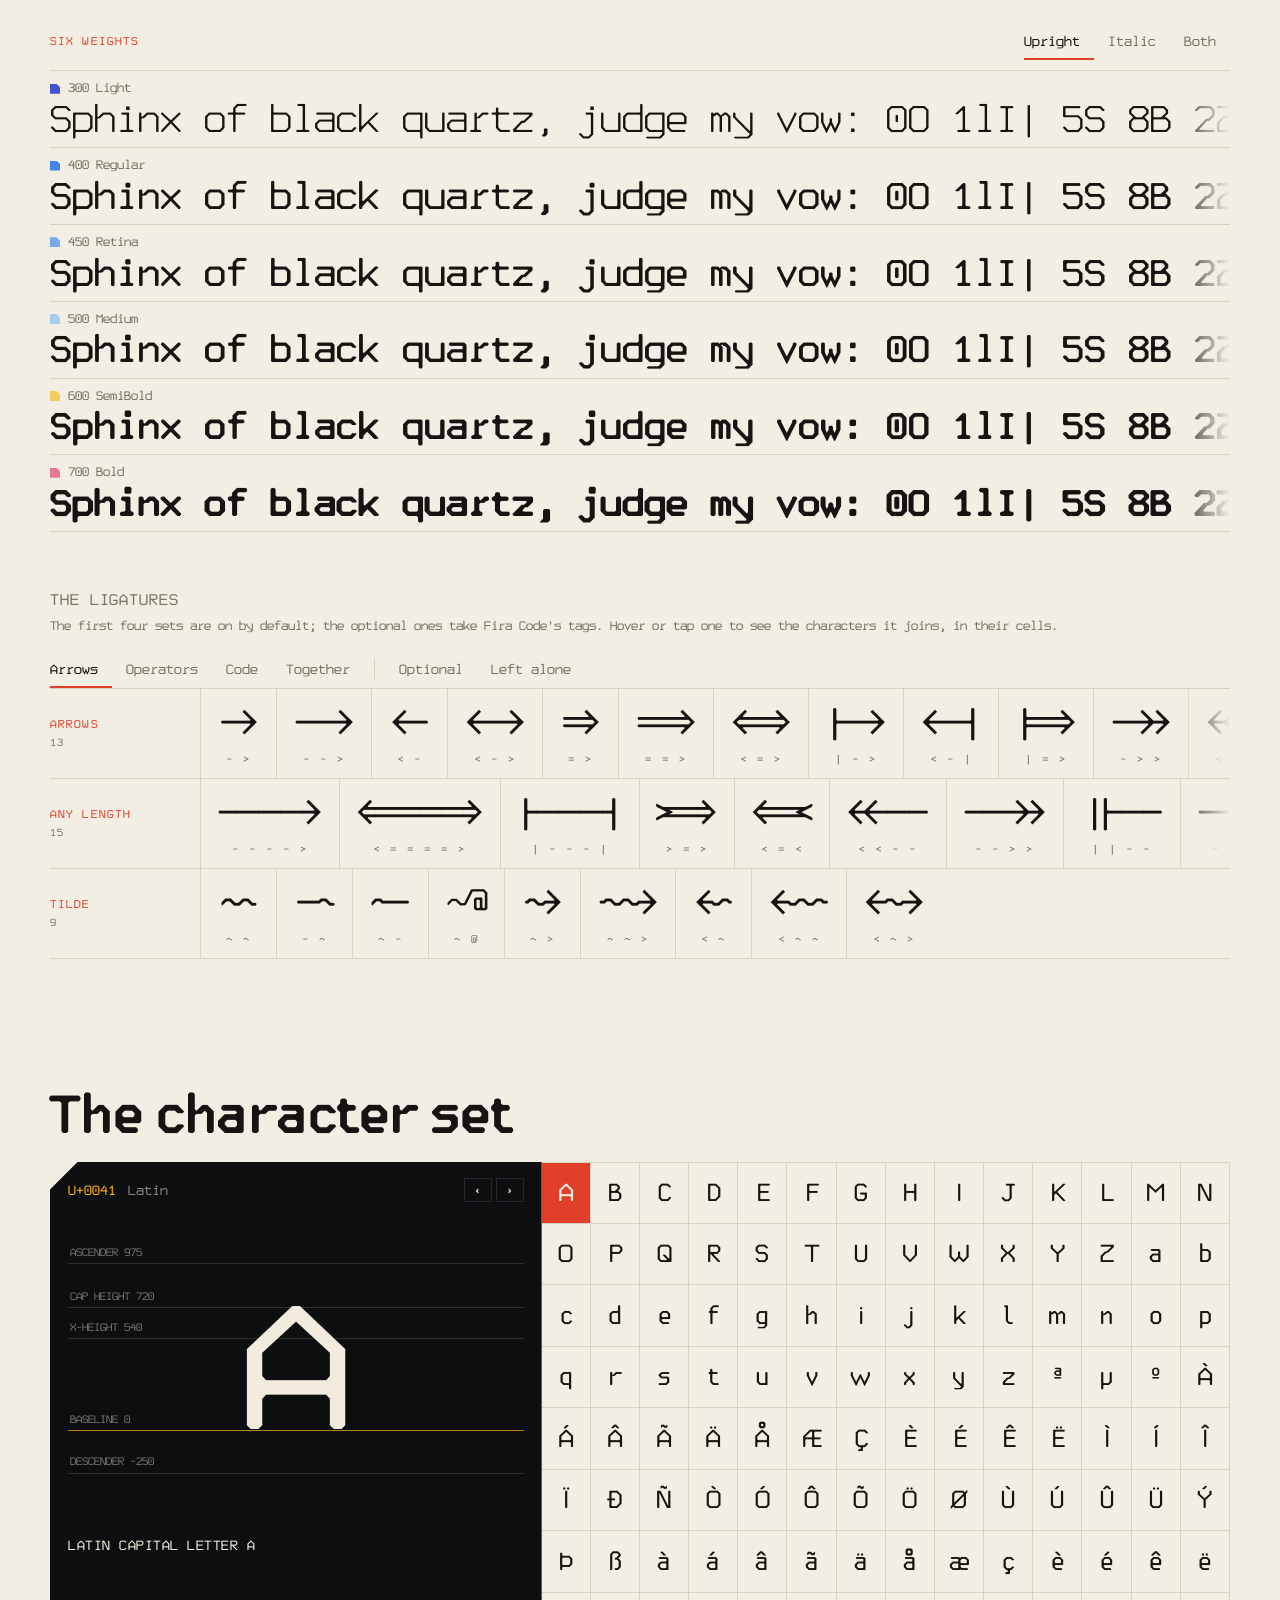
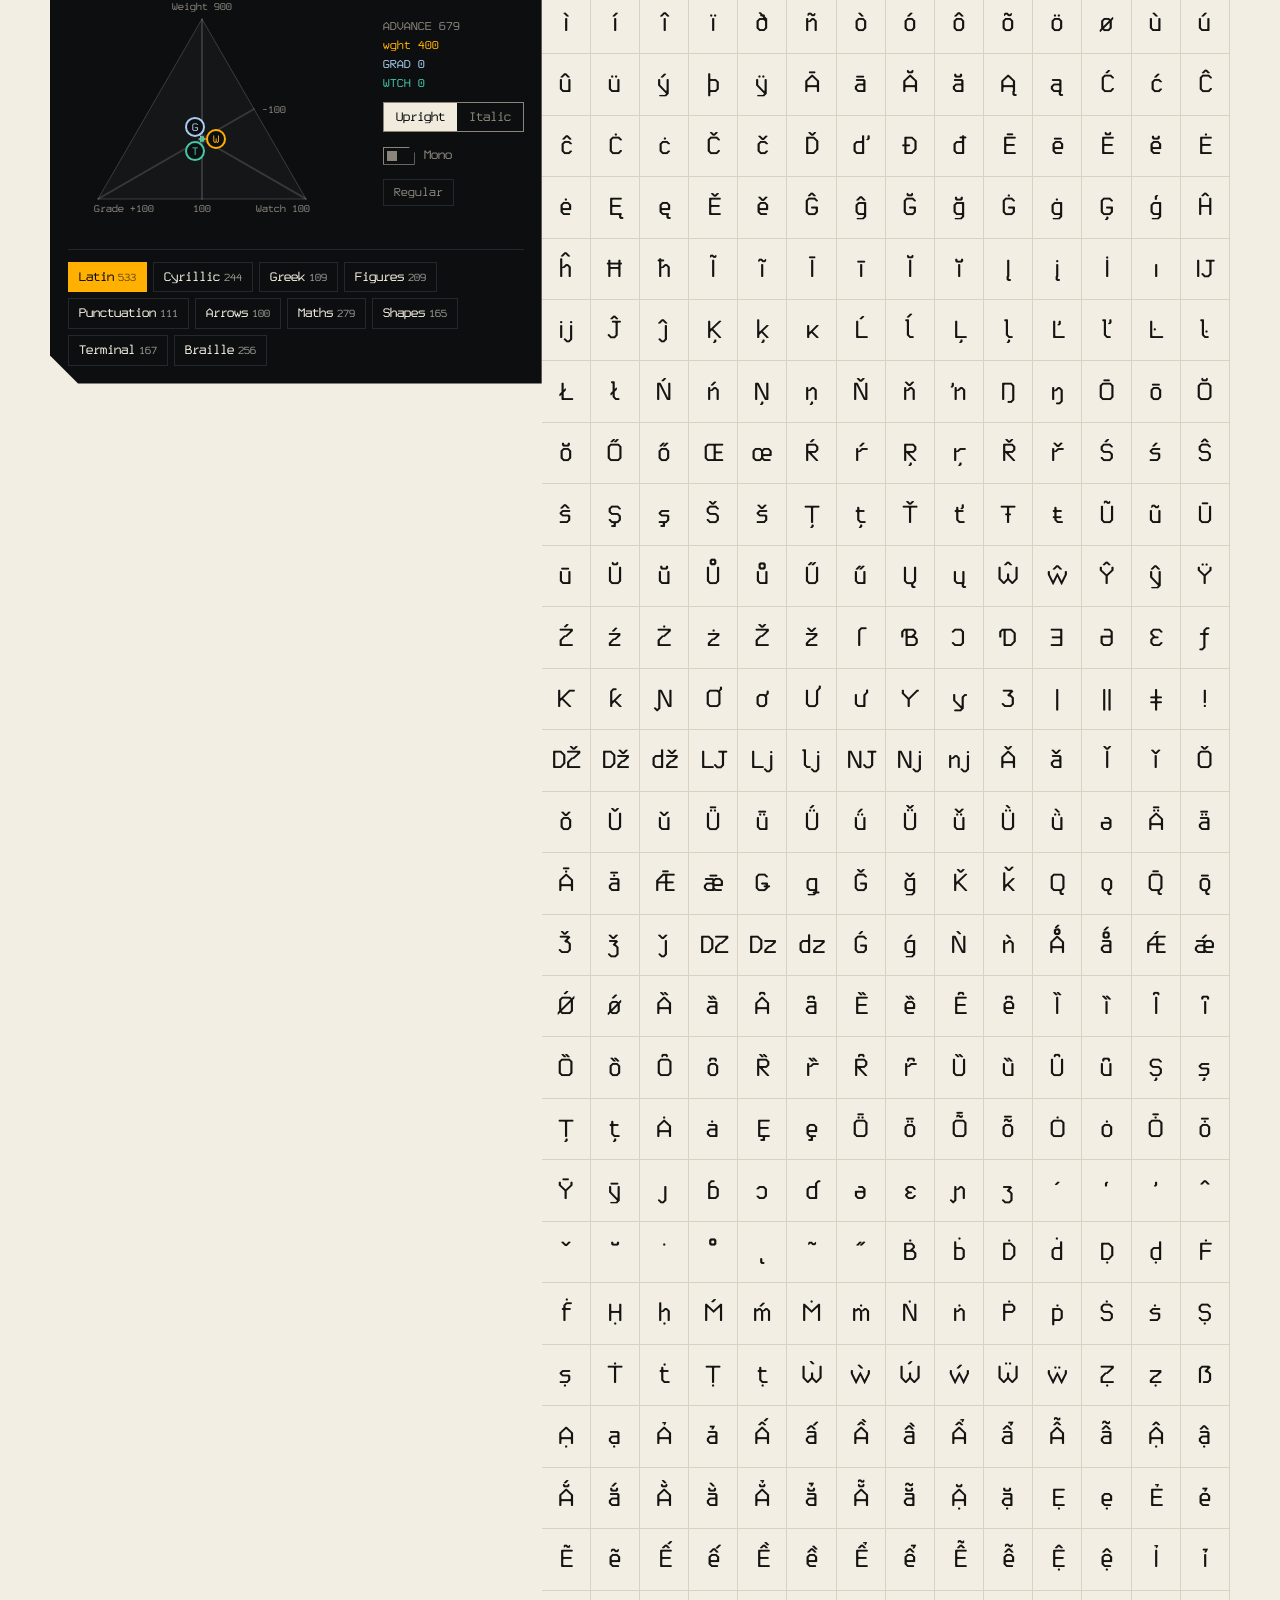
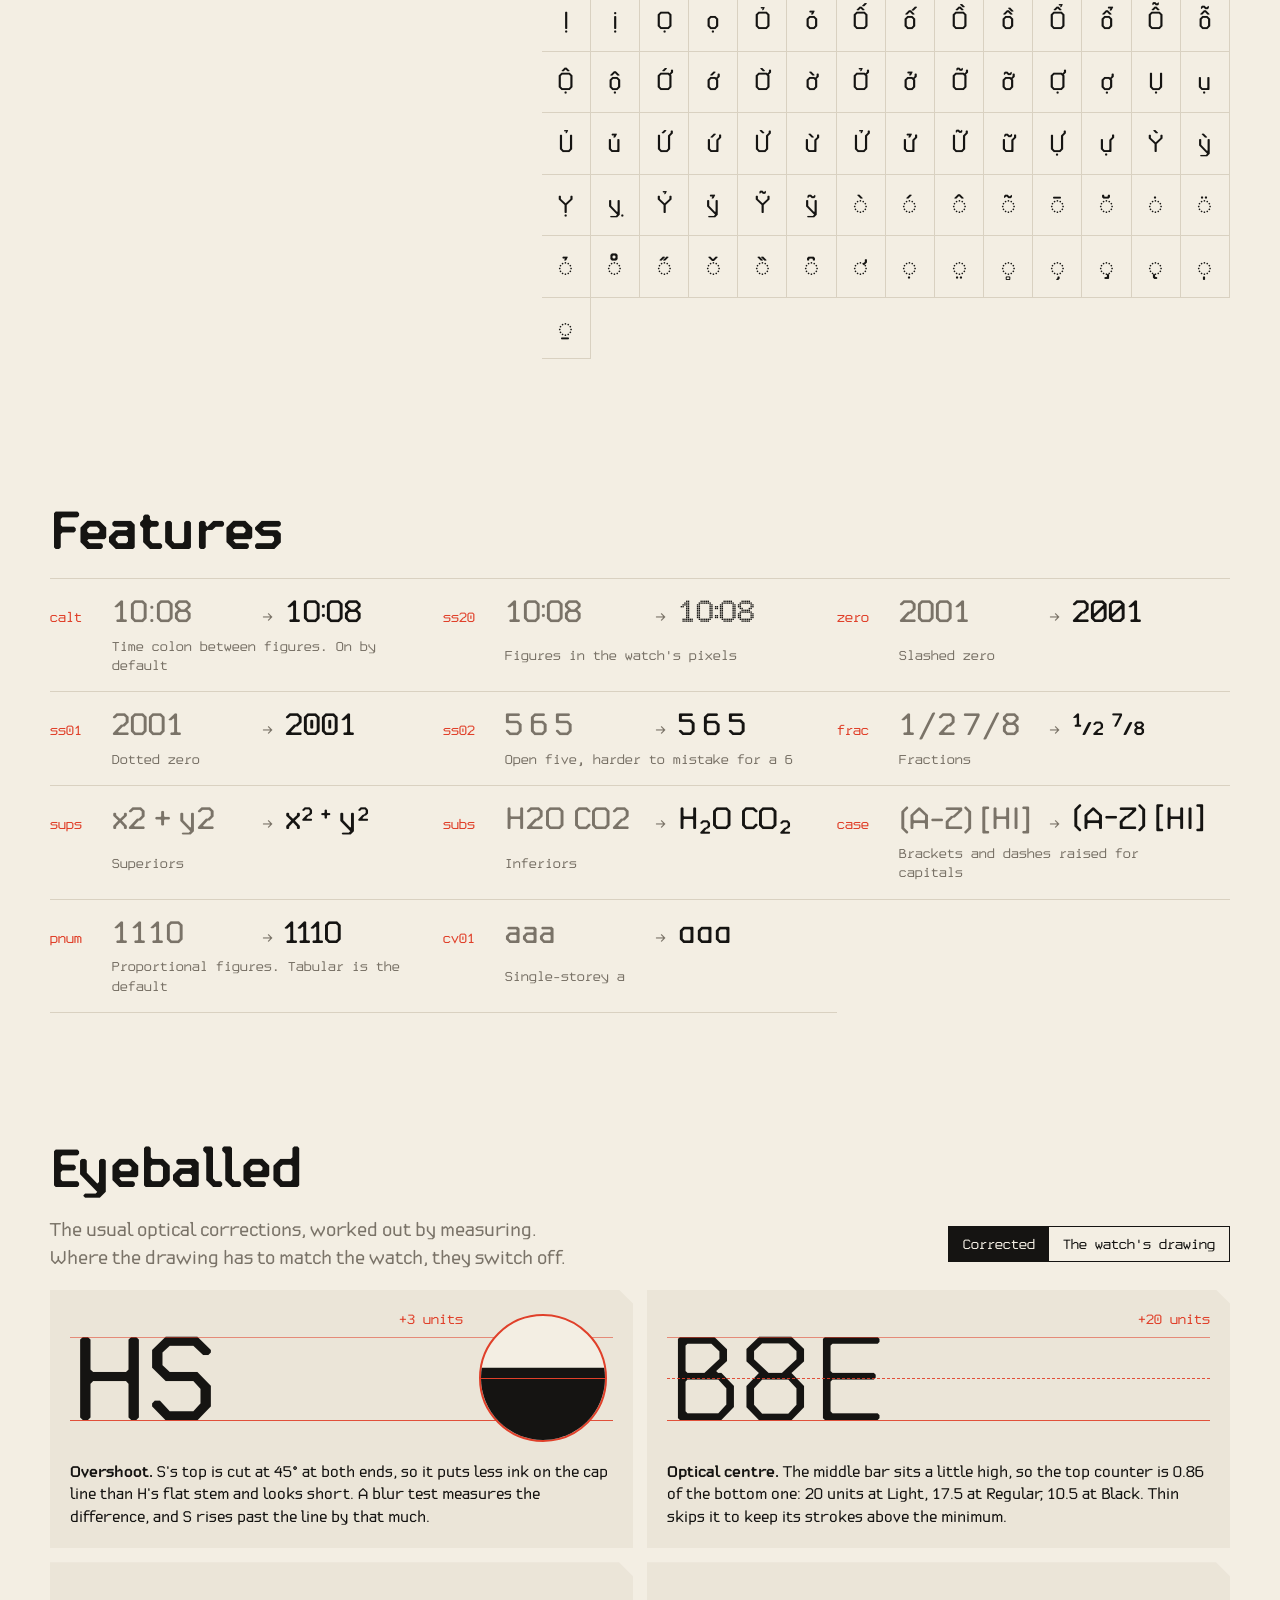
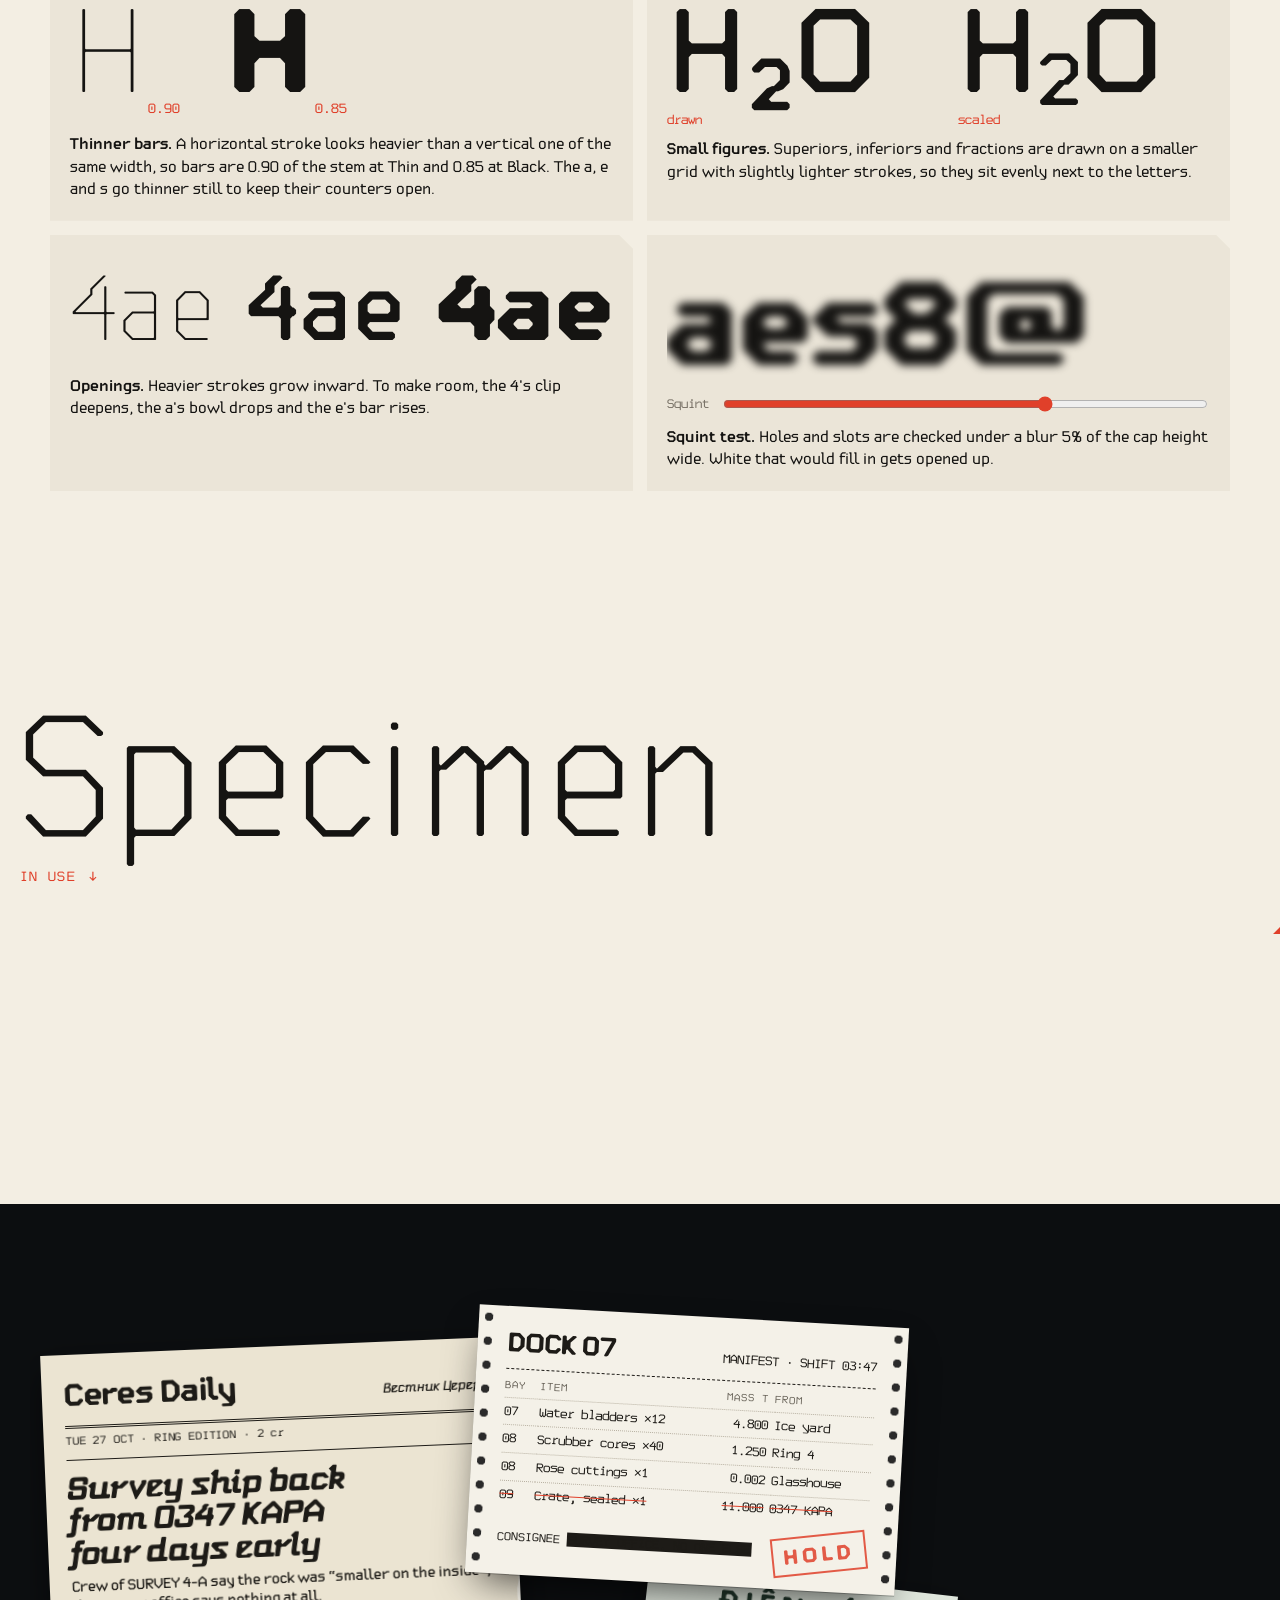
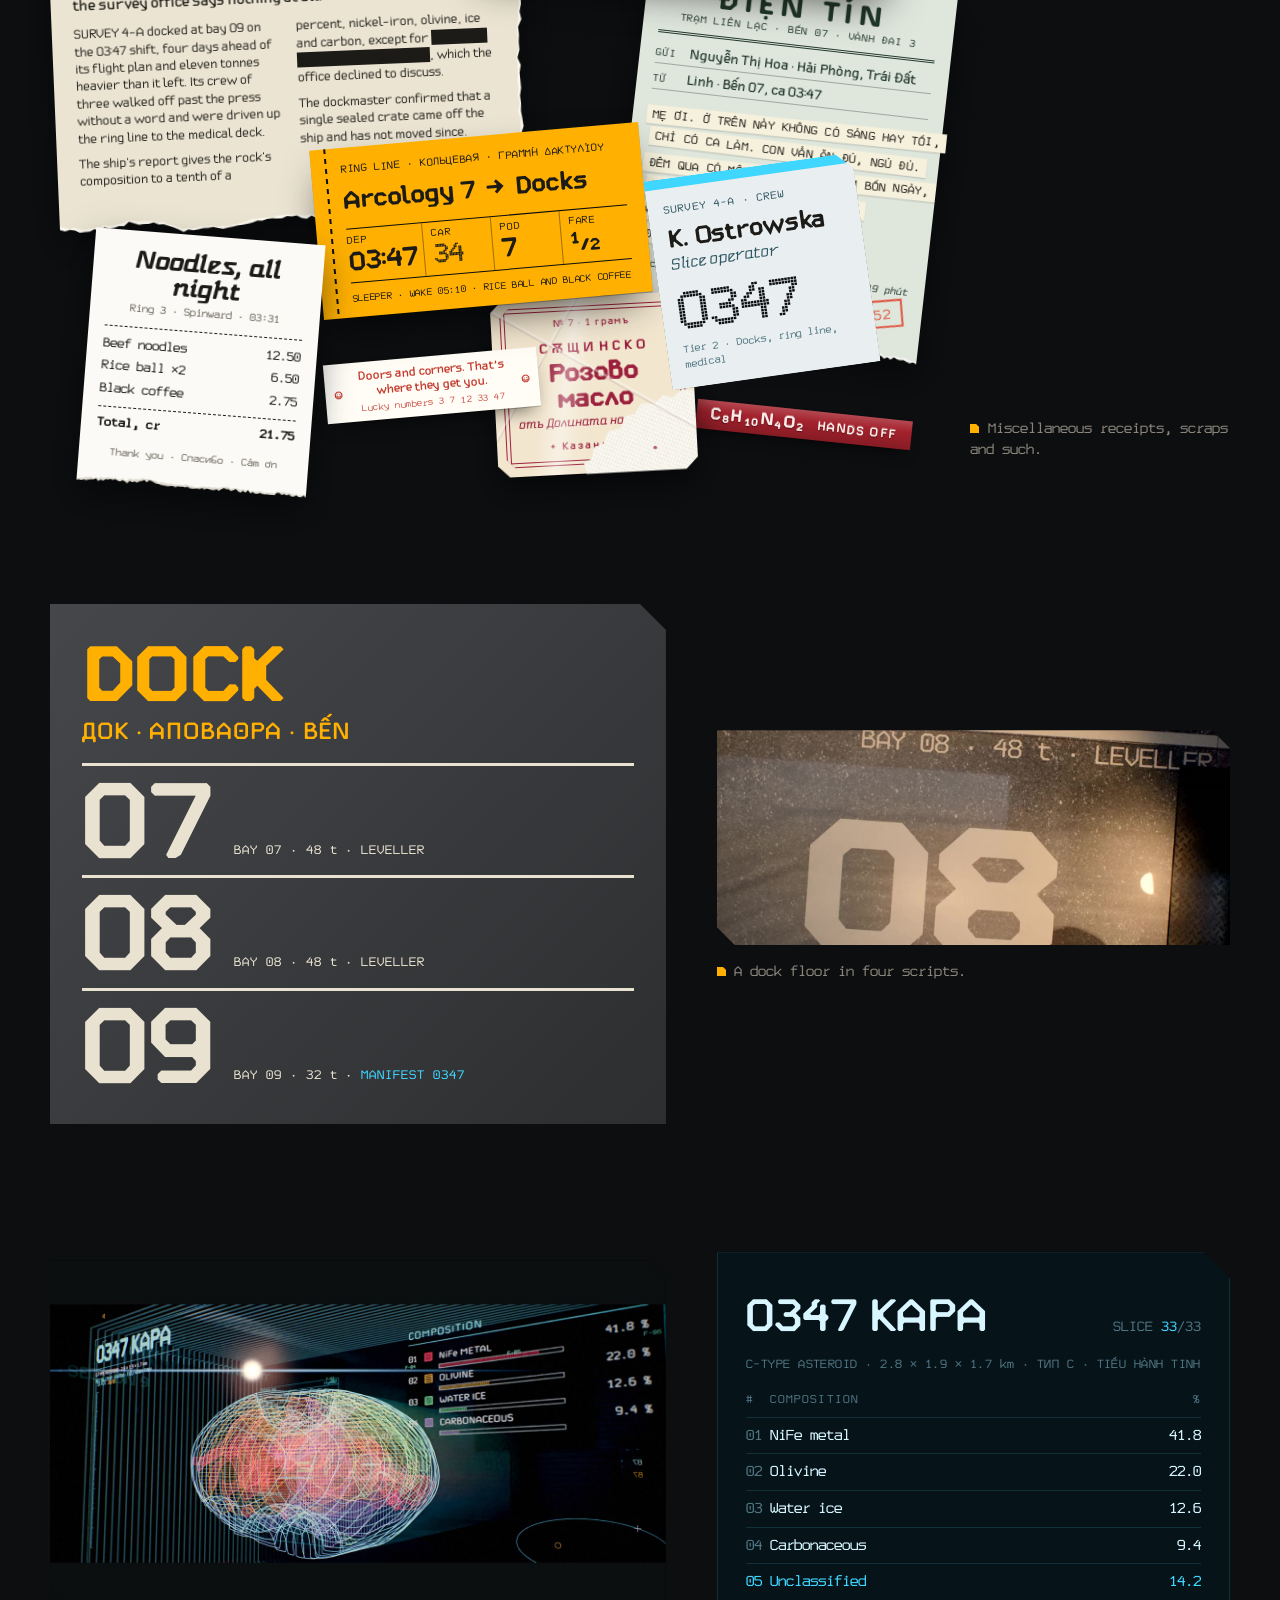
==== commit e01f0421: "The reel: five films in one frame, the weight field at rest in the middle Under the designspace, the" ====
--- a/index.html
+++ b/index.html
@@ -284,8 +284,8 @@
     <div class="reel-rail" role="group" aria-label="Five films: move across the film to pass from one to the next, or choose one">
       <span class="reel-mark" aria-hidden="true"></span>
       <button type="button" class="reel-stop" data-src="media/reel/dimensions.mp4" data-poster="media/reel/dimensions.jpg" data-label="Dimensions: a letter from flat to its weight, grade and watch" aria-pressed="false">Dimensions</button>
-      <button type="button" class="reel-stop" data-src="media/reel/solid.mp4" data-poster="media/reel/solid.jpg" data-label="The 8 as a solid along the weight axis, a plane scanning through it" aria-pressed="false">Weight solid</button>
-      <button type="button" class="reel-stop" data-src="media/weight-field.mp4" data-poster="media/weight-field.jpg" data-label="A field of eights, each outline point at its own weight" data-home aria-pressed="true">Weight field</button>
+      <button type="button" class="reel-stop" data-src="media/reel/solid.mp4" data-poster="media/reel/solid.jpg" data-label="The 8 as a solid along the weight axis, a plane scanning through it" aria-pressed="false">Solid</button>
+      <button type="button" class="reel-stop" data-src="media/weight-field.mp4" data-poster="media/weight-field.jpg" data-label="A field of eights, each outline point at its own weight" data-home aria-pressed="true">Field</button>
       <button type="button" class="reel-stop" data-src="media/reel/fringes.mp4" data-poster="media/reel/fringes.jpg" data-label="Every weight of the ampersand in one letter, as interference fringes" aria-pressed="false">Fringes</button>
       <button type="button" class="reel-stop" data-src="media/reel/moire.mp4" data-poster="media/reel/moire.jpg" data-label="The A's outlines at many weights, twice, one copy turning" aria-pressed="false">Moiré</button>
     </div>
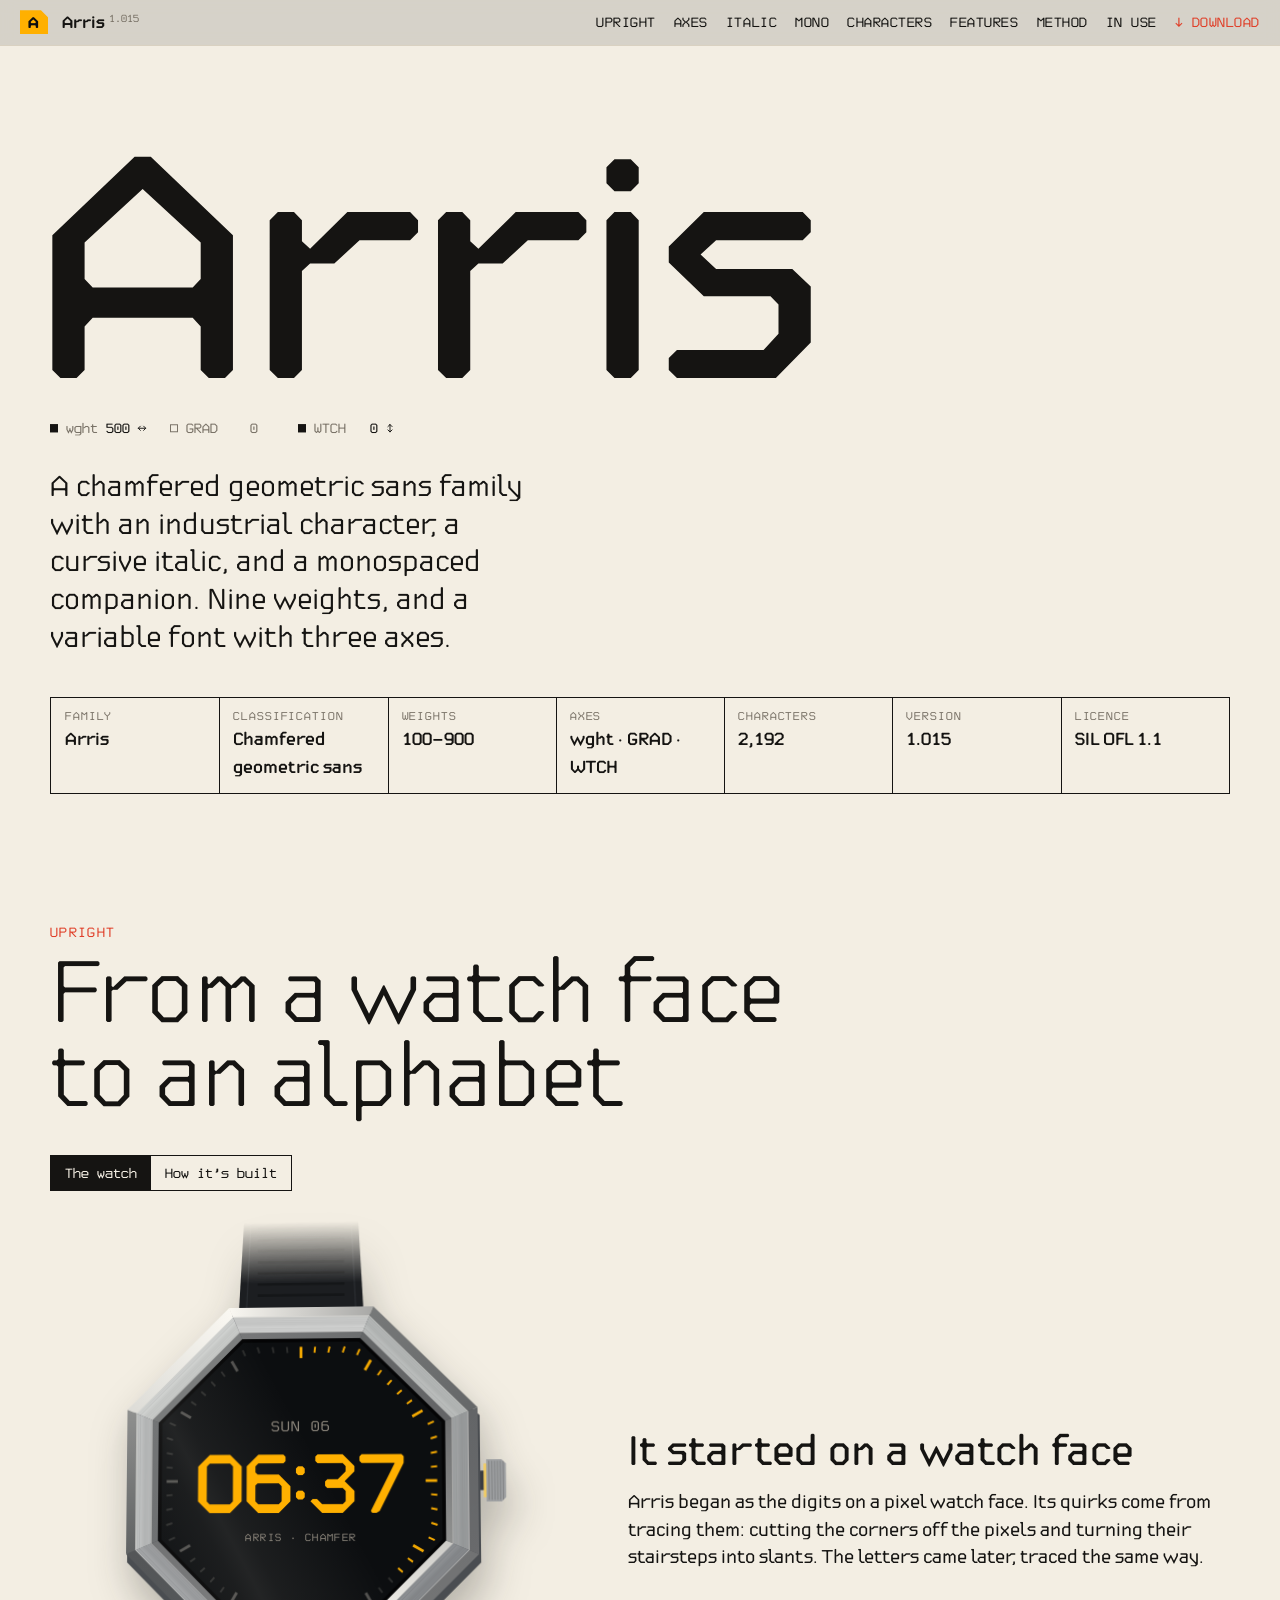
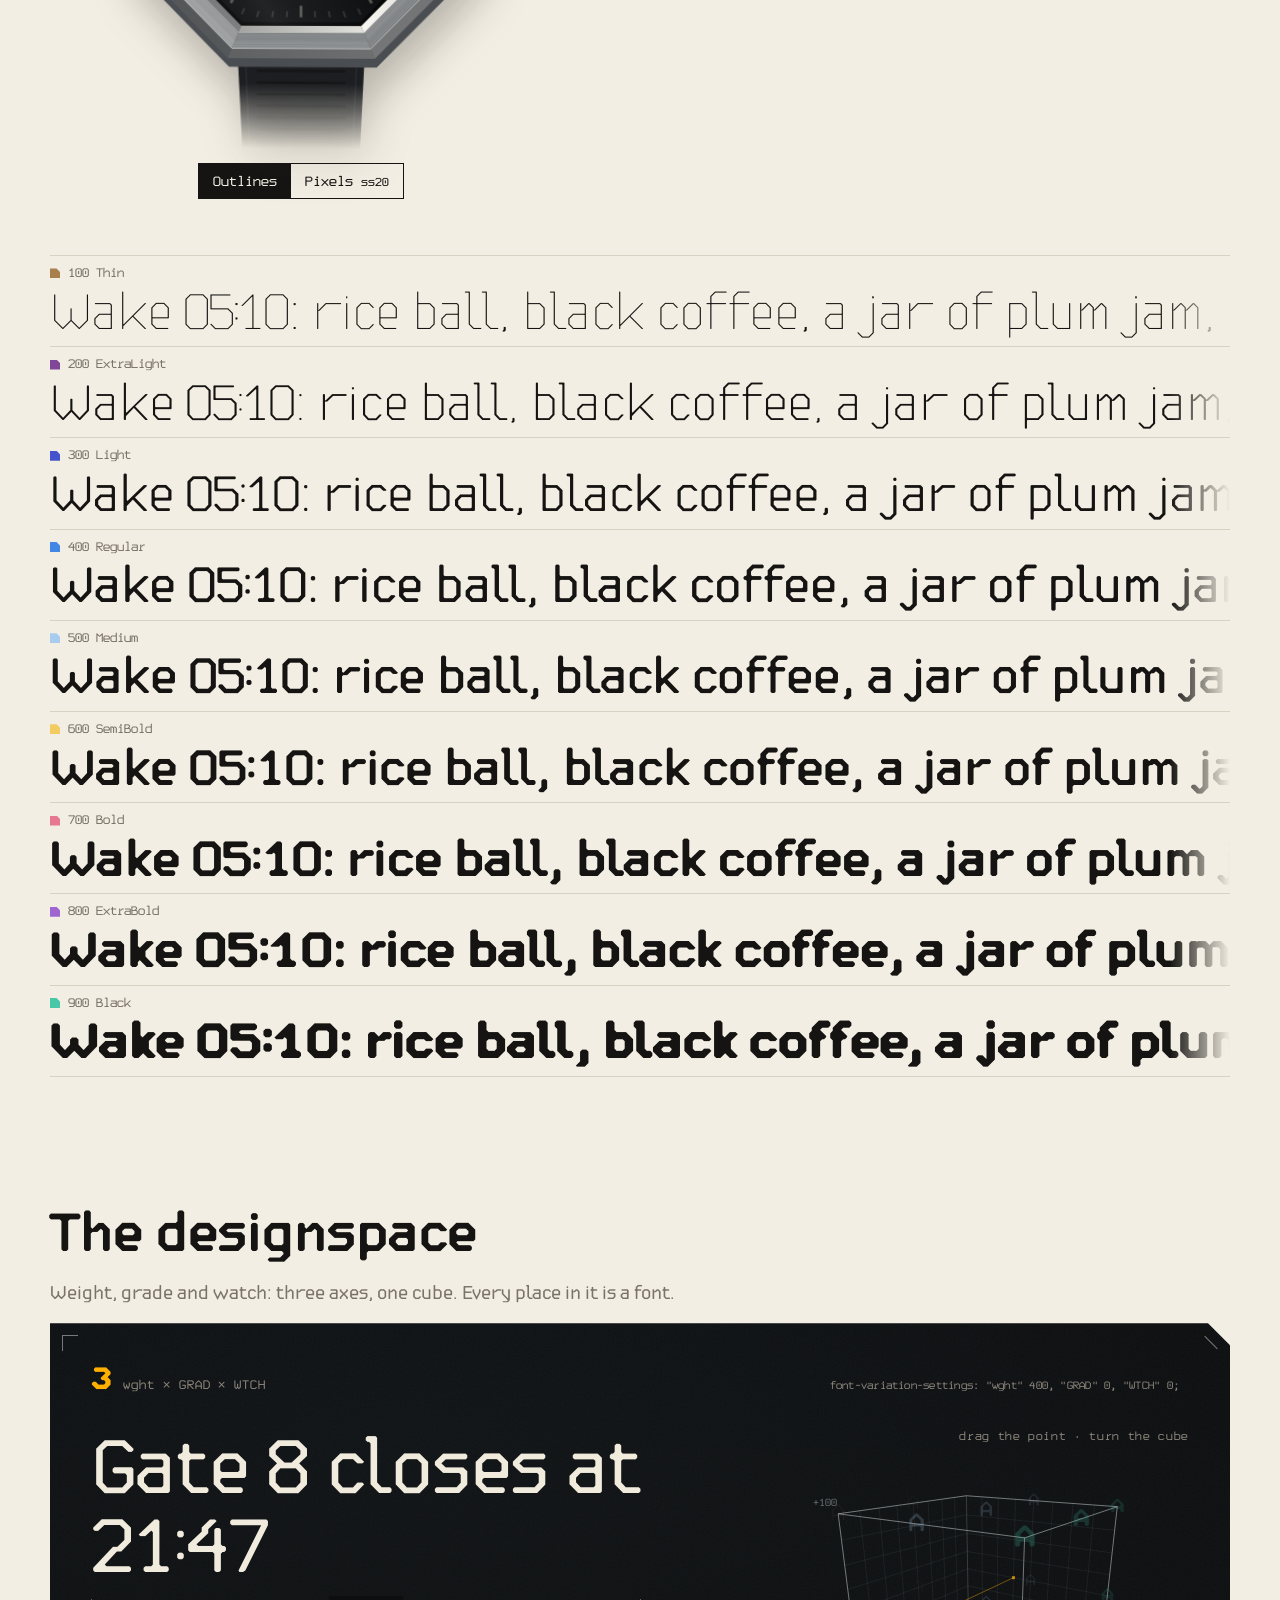
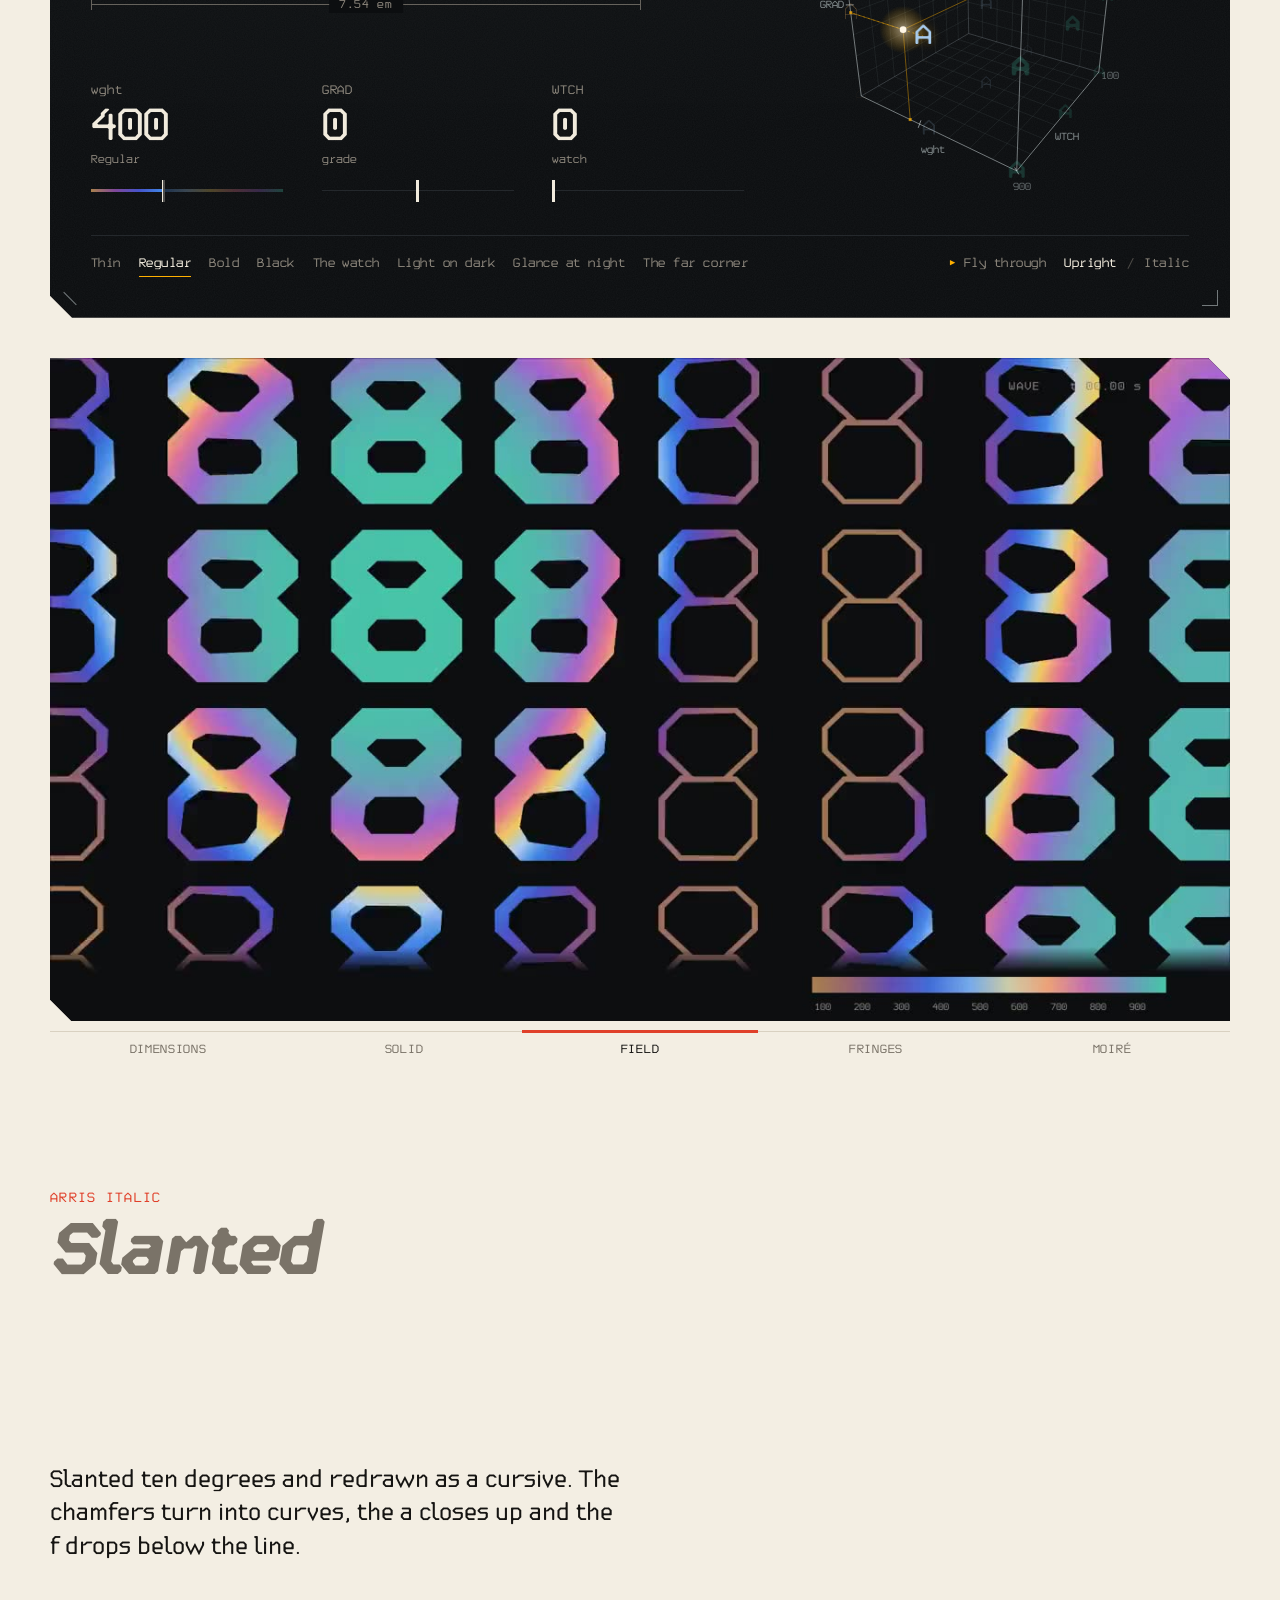
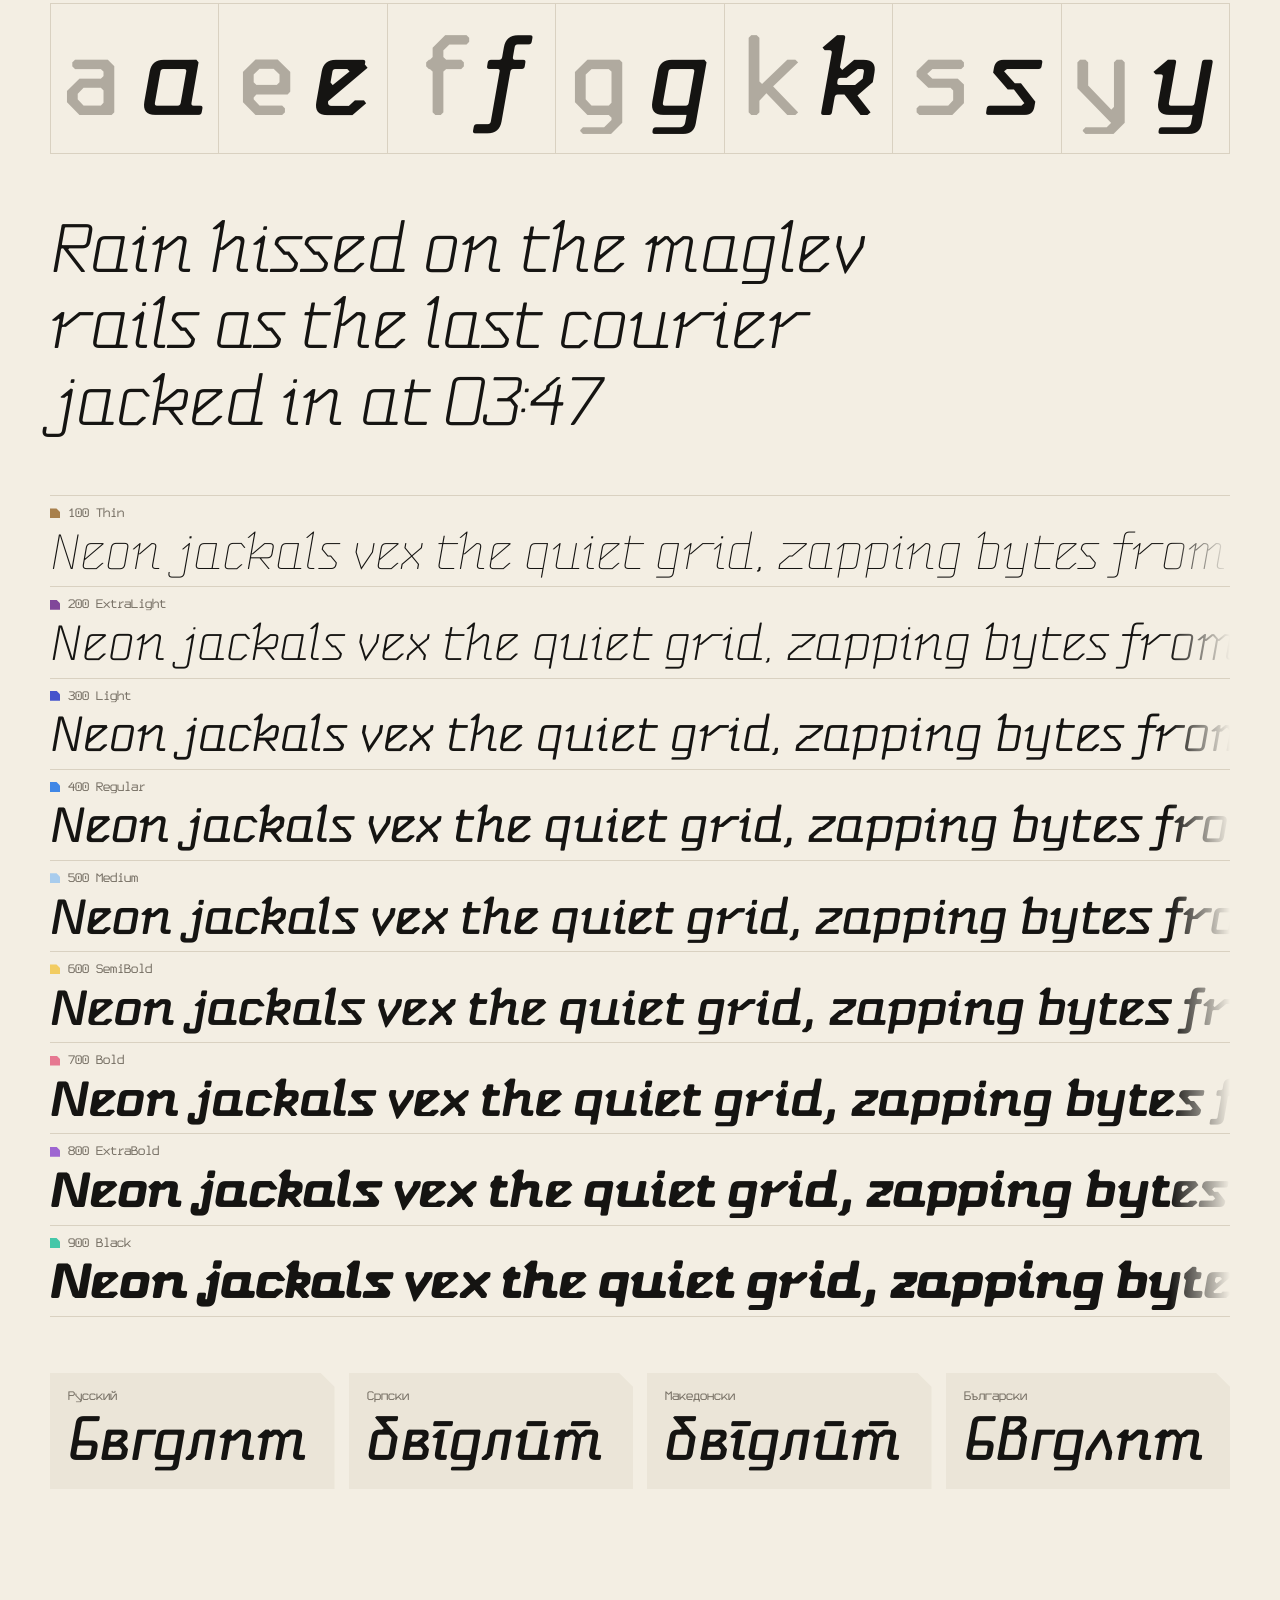
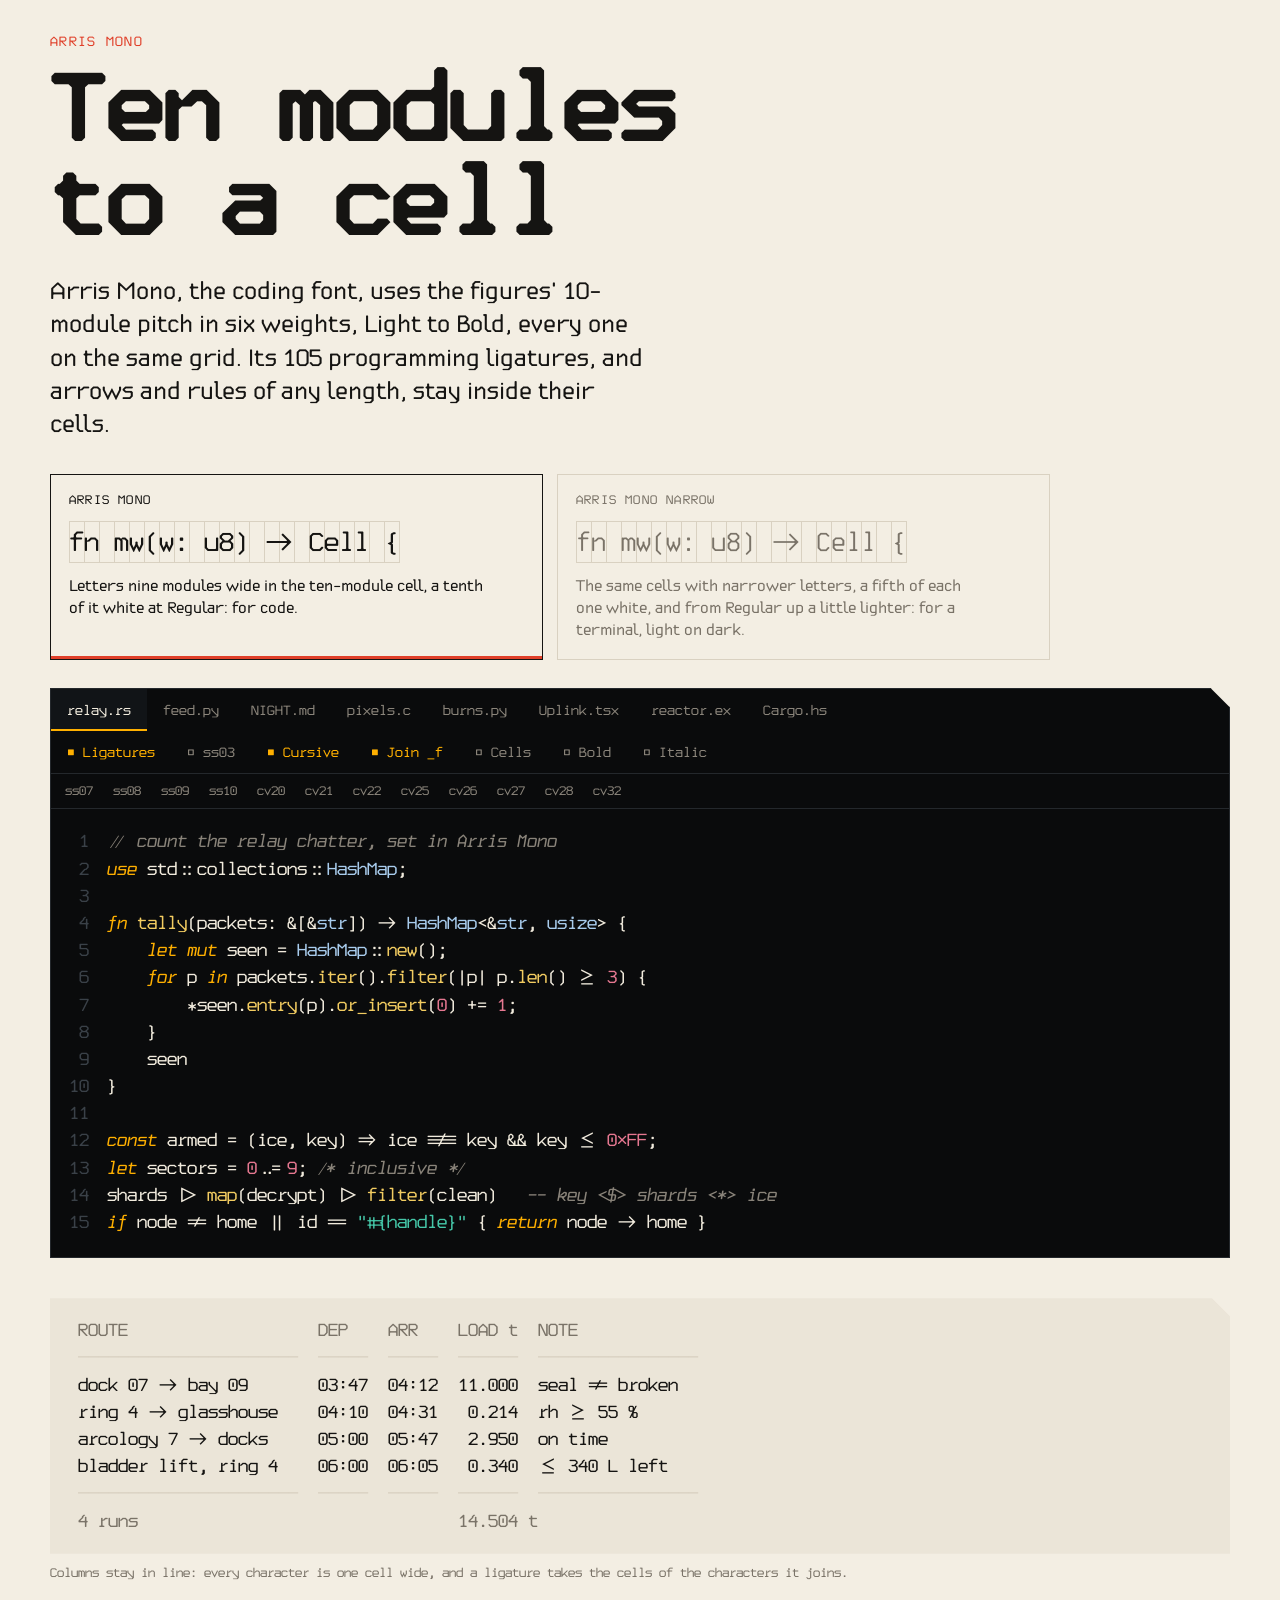
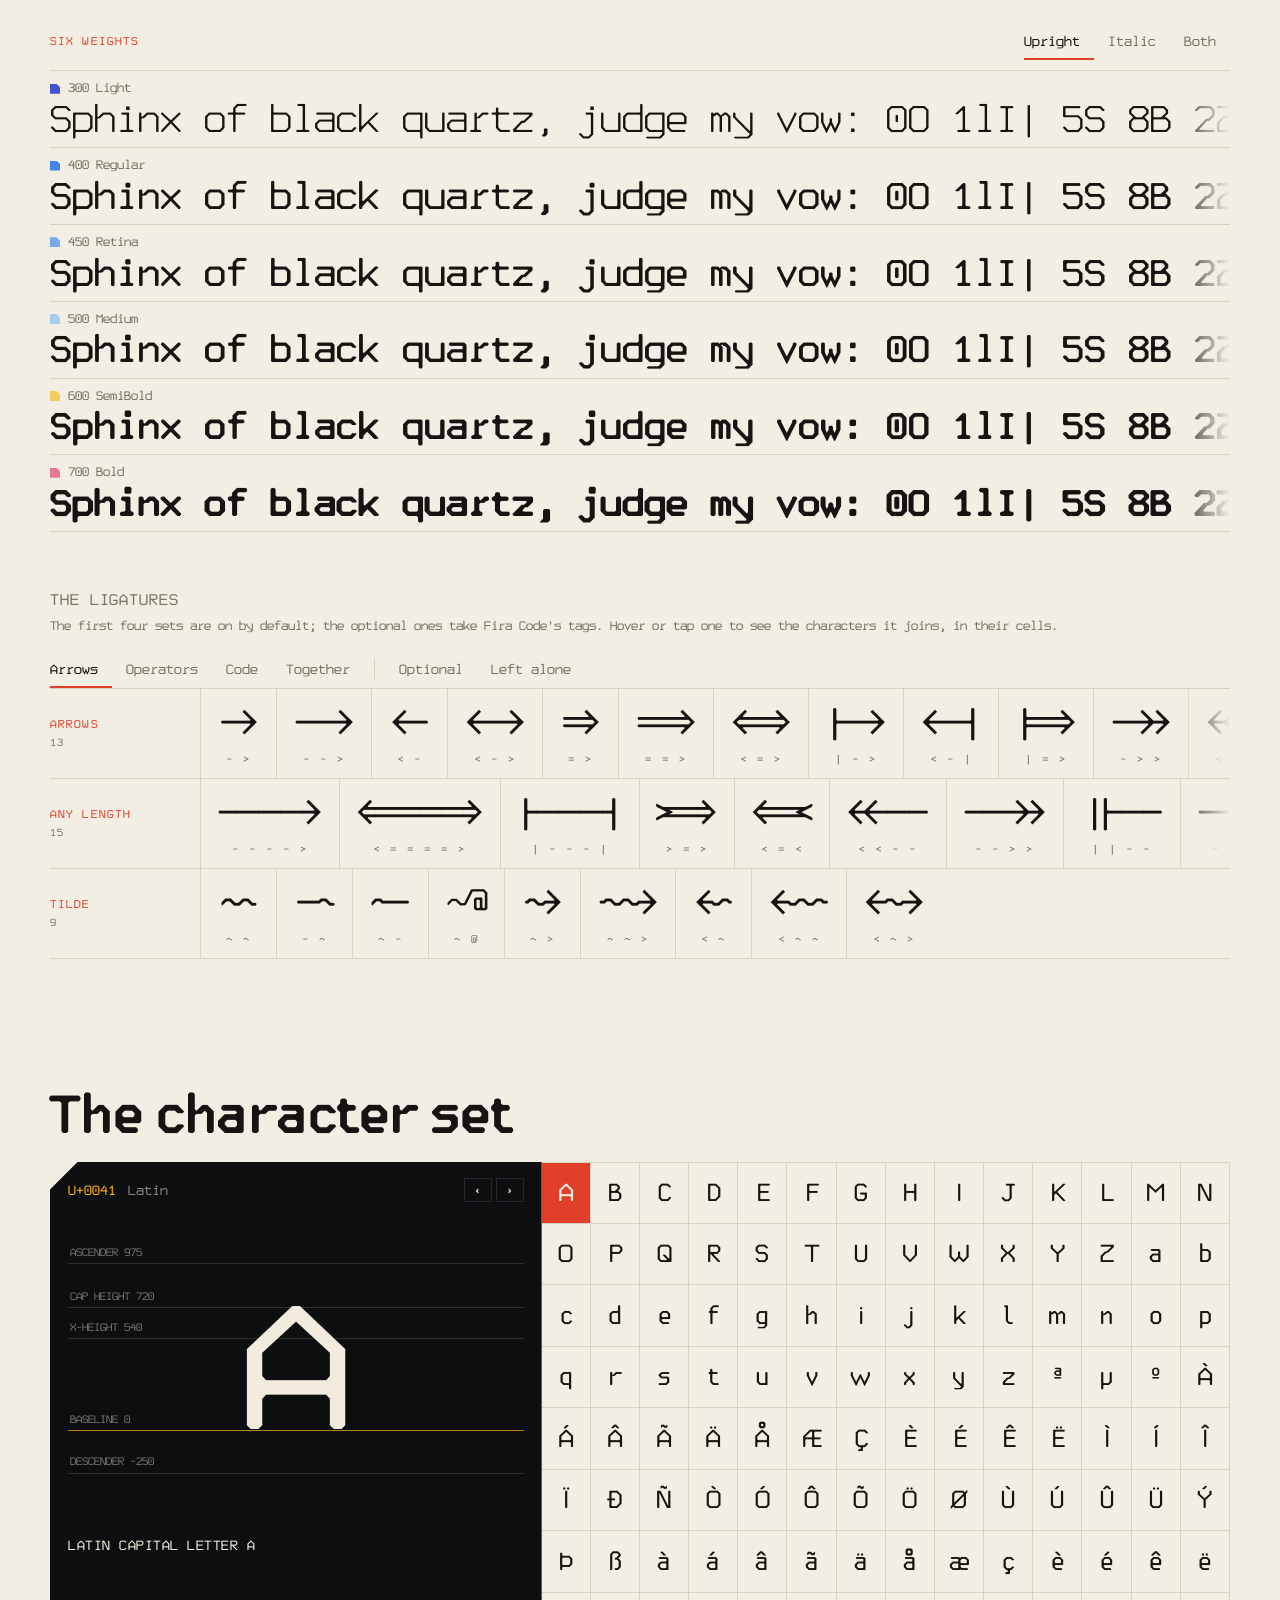
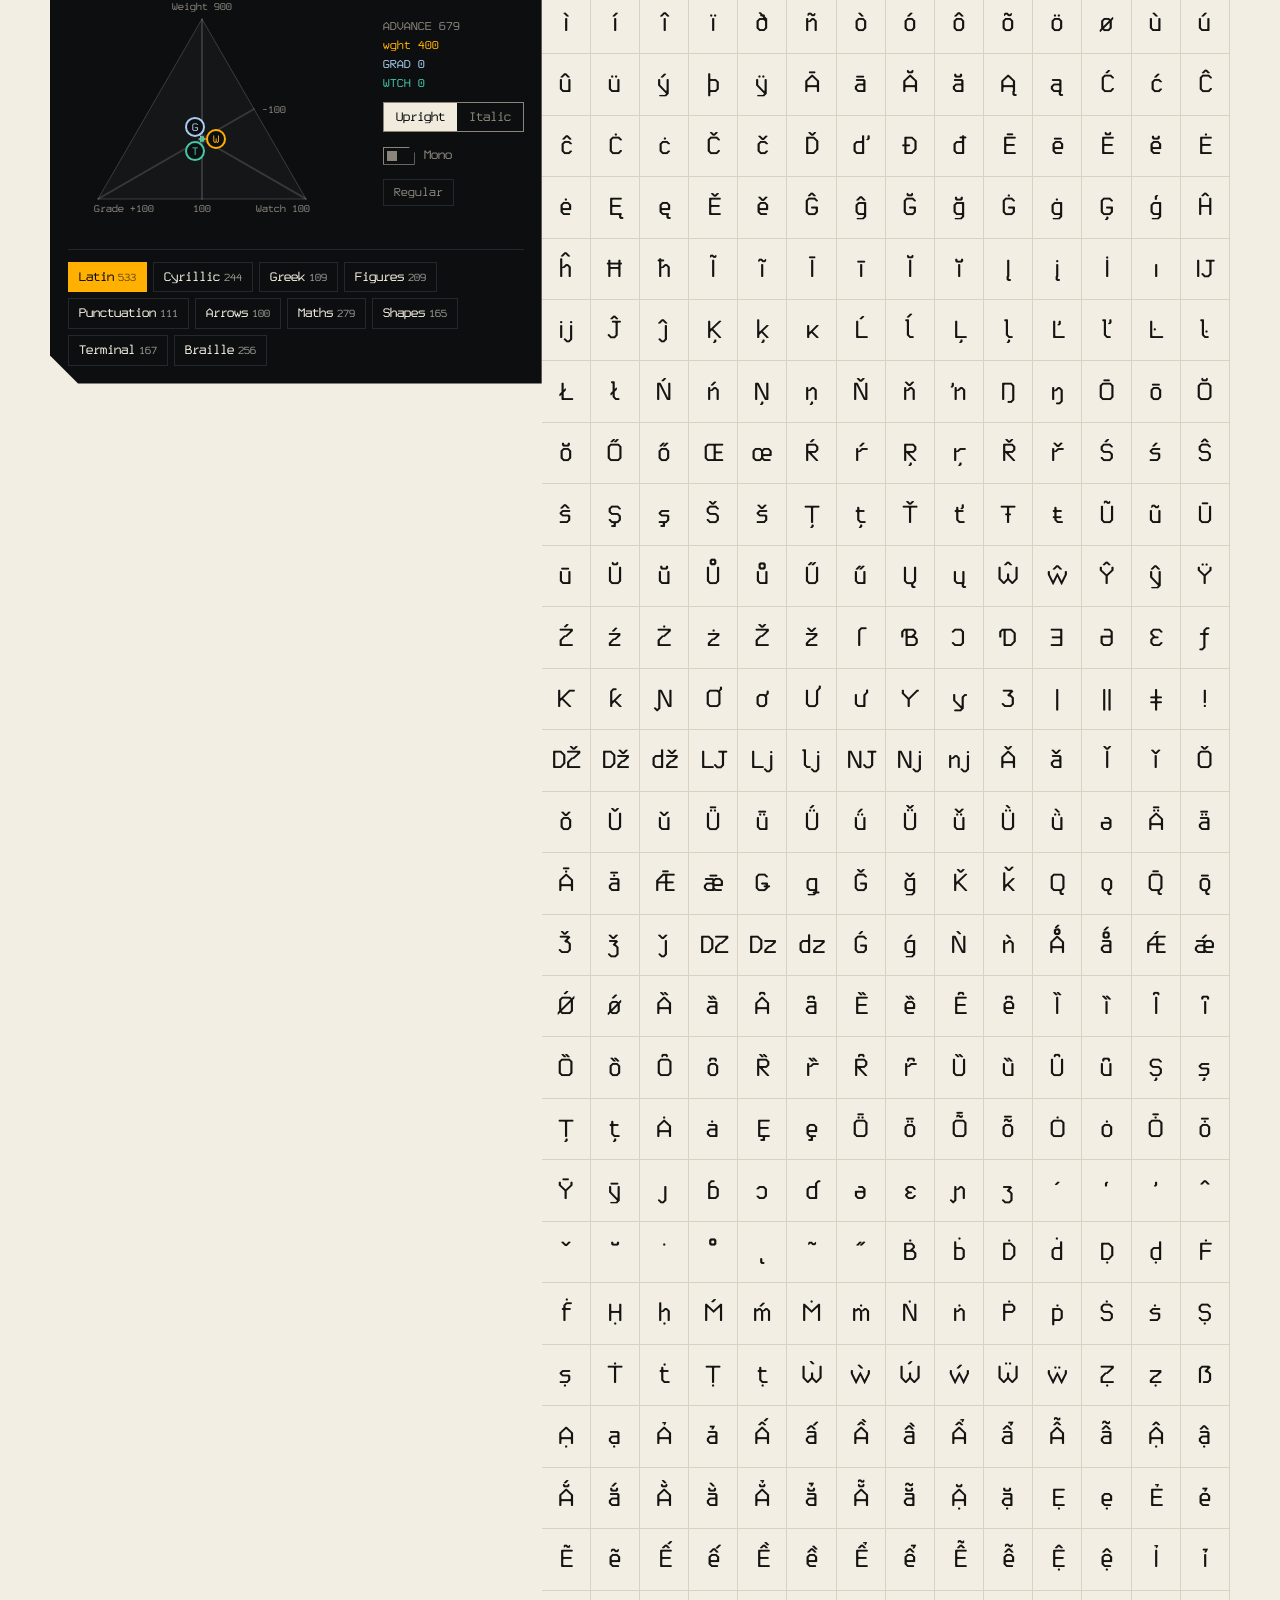
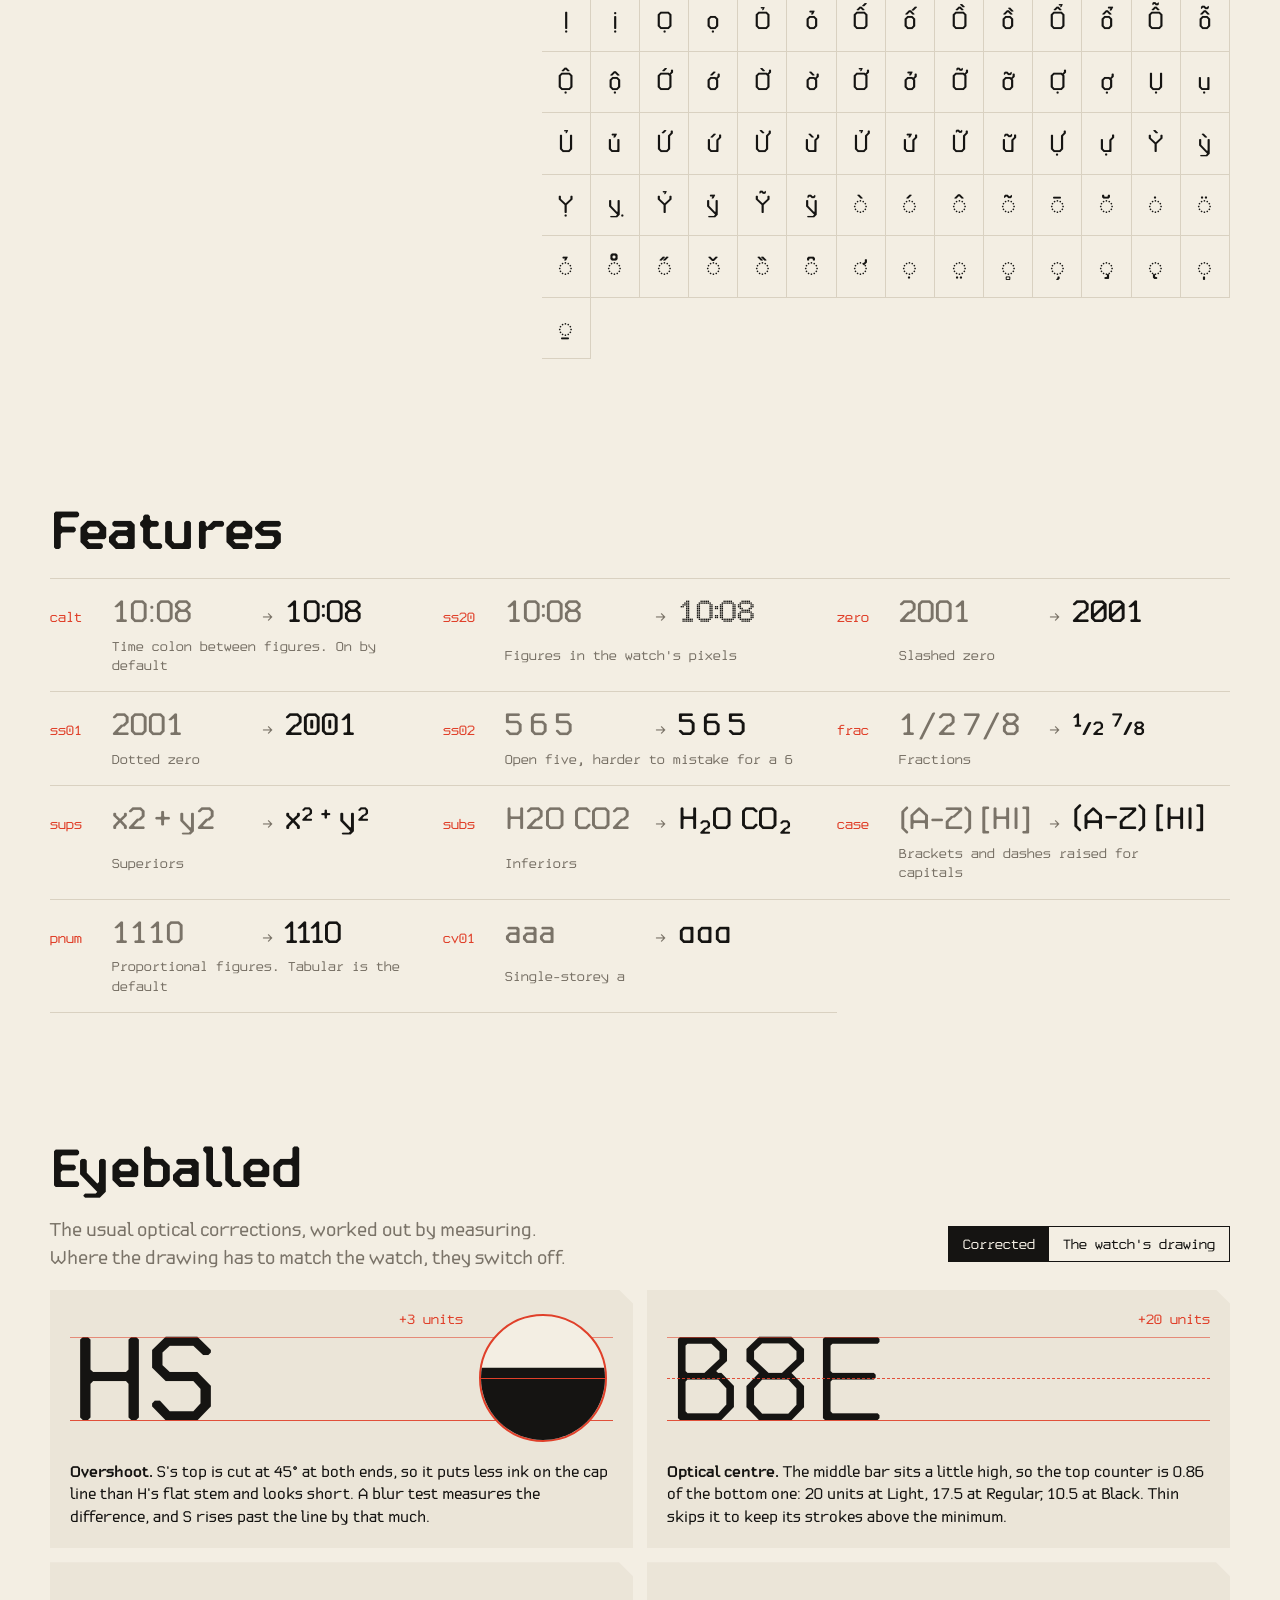
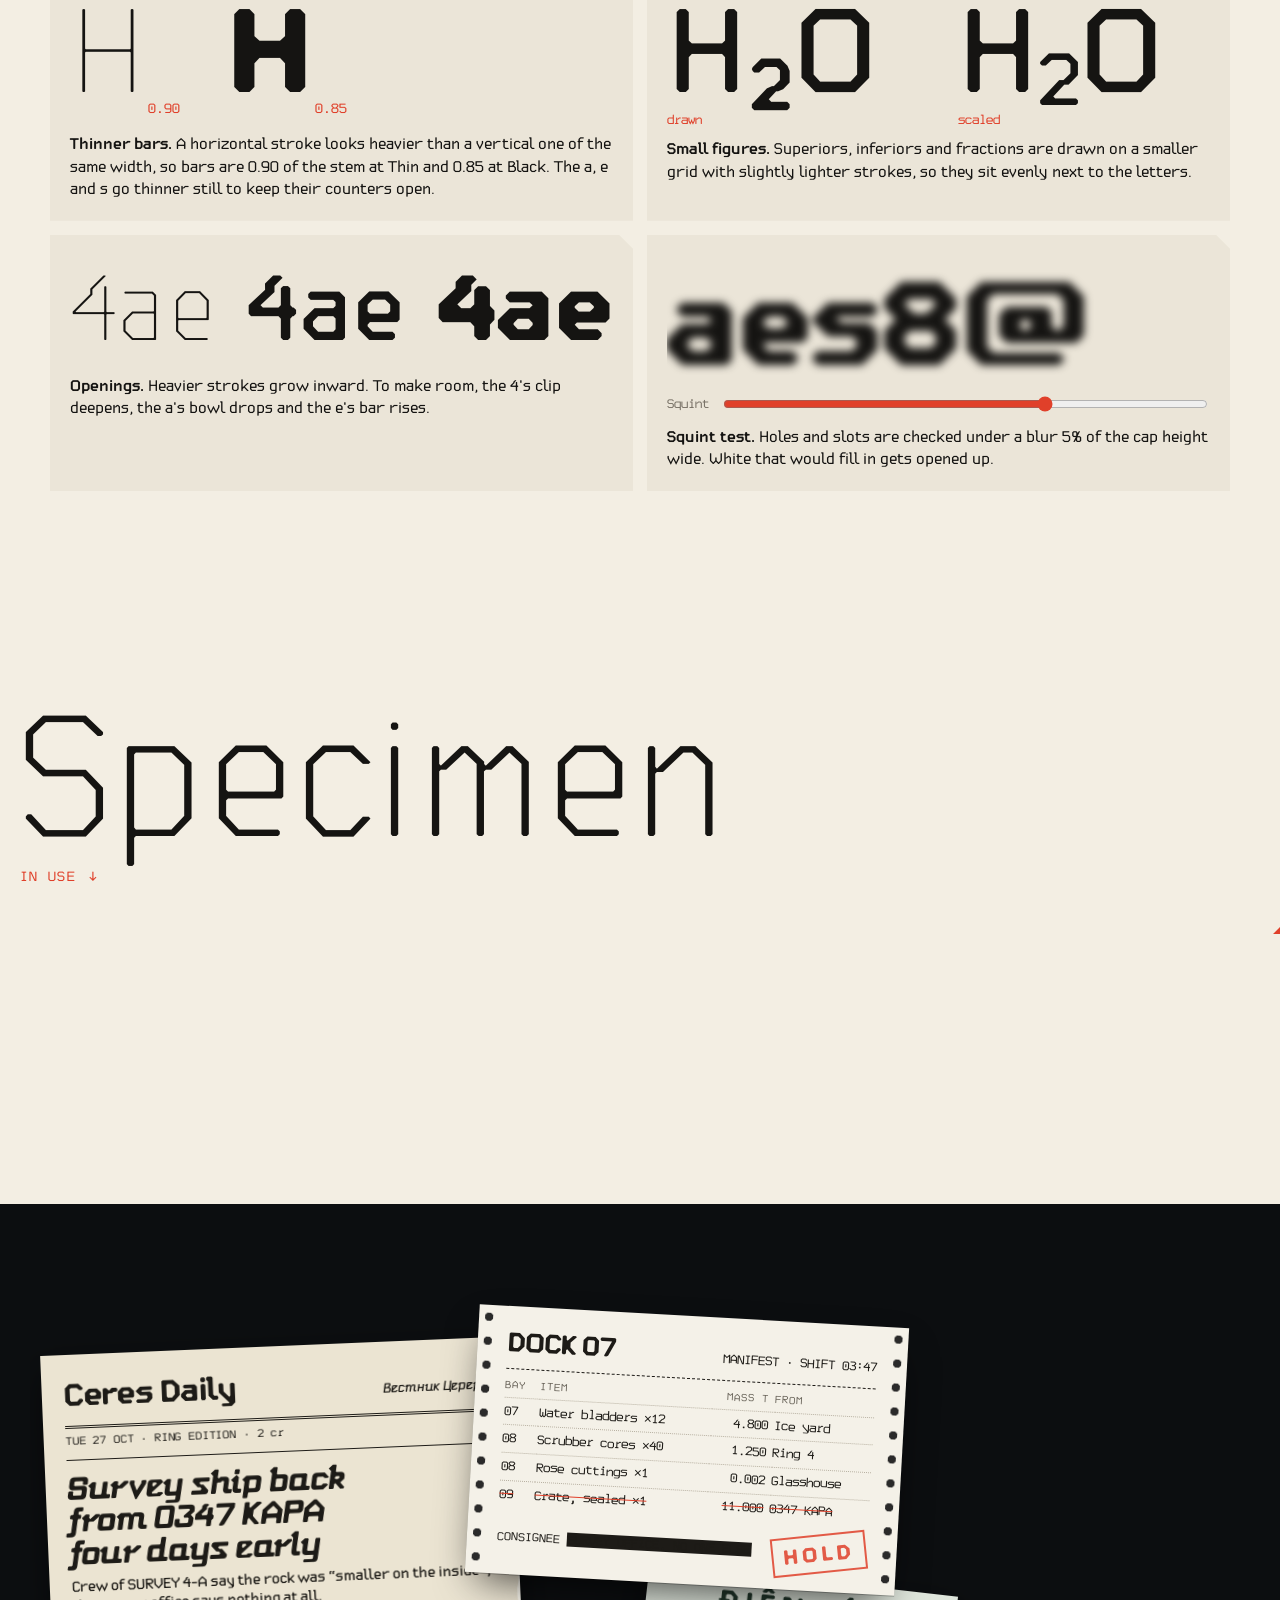
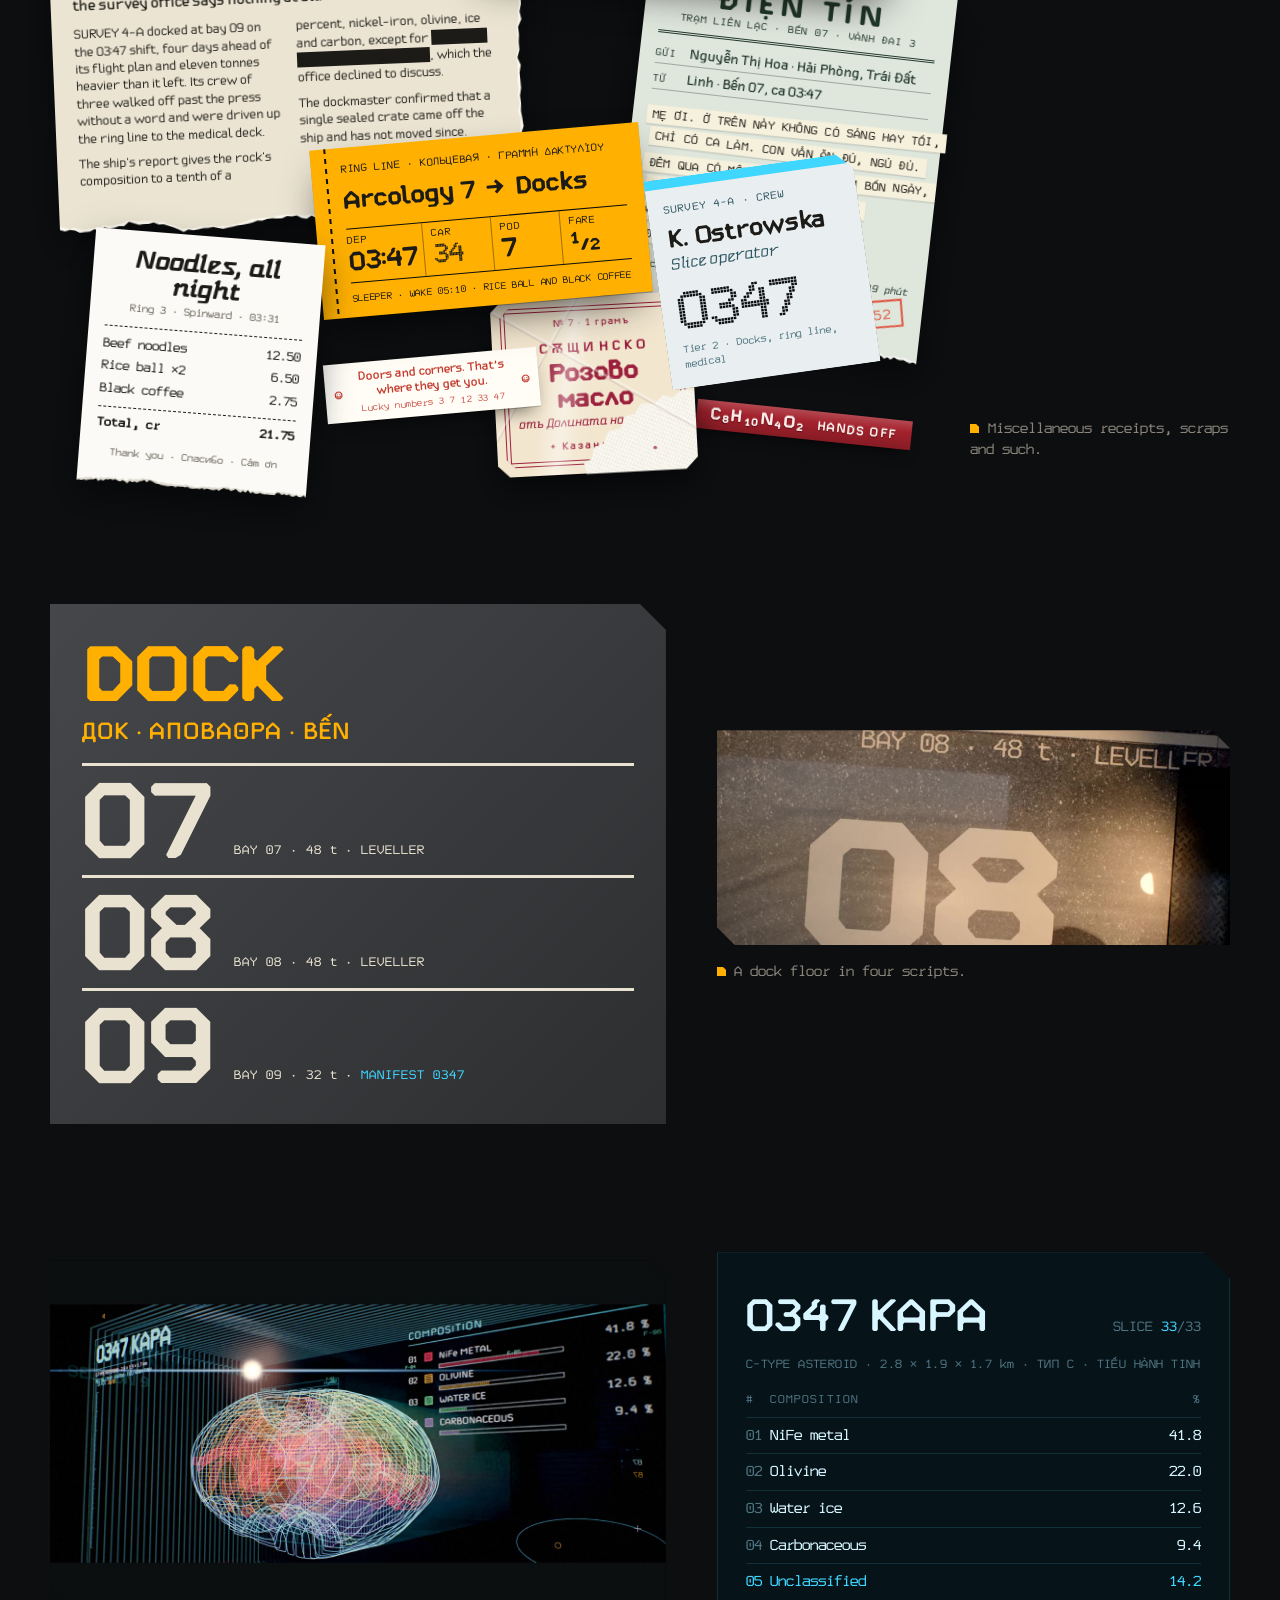
==== commit c3df5cd8: "No link to the codebase: the nav's Source, the note under Built from code, the structured data's sam" ====
--- a/index.html
+++ b/index.html
@@ -85,9 +85,6 @@
     "font/ttf",
     "font/woff2"
    ],
-   "sameAs": [
-    "https://github.com/huntrontrakkr/arris-type"
-   ],
    "isPartOf": {
     "@id": "https://arristype.com/#site"
    }
@@ -112,7 +109,6 @@
     <a href="#features">Features</a>
     <a href="#method">Method</a>
     <a href="#in-use">In use</a>
-    <a href="https://github.com/huntrontrakkr/arris-type">Source ↗</a>
     <a class="dl" href="#download">↓ Download</a>
   </nav>
 </header>
@@ -745,7 +741,6 @@
     <li><b>Variable fonts</b>: checked against the drawings at 7,667 places in the designspace.</li>
     <li><b>Fontbakery</b>: no FAILs or ERRORs on the static, variable and Mono fonts.</li>
   </ul>
-  <p class="note">The engine, the build and the checks are open source, under the same licence as the fonts. <a href="https://github.com/huntrontrakkr/arris-type">github.com/huntrontrakkr/arris-type</a></p>
 </section>
 
 <footer class="foot">
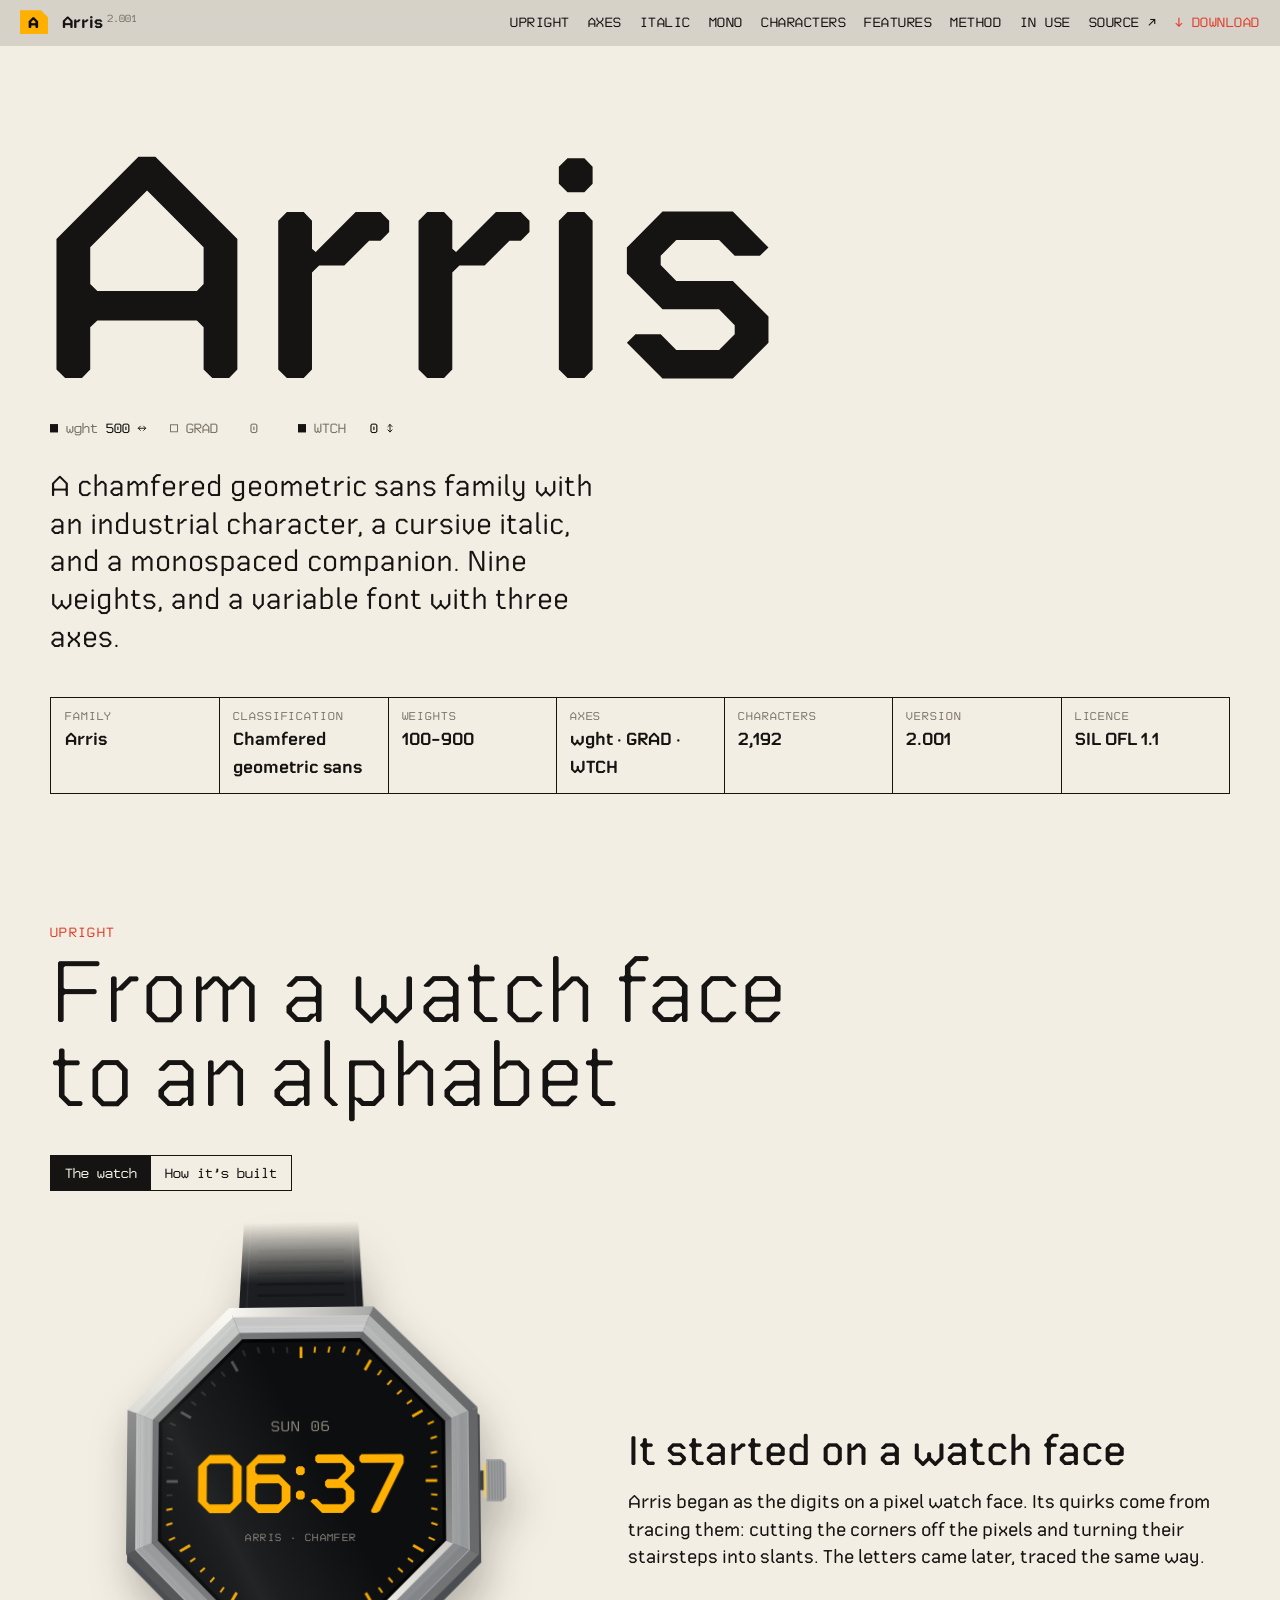
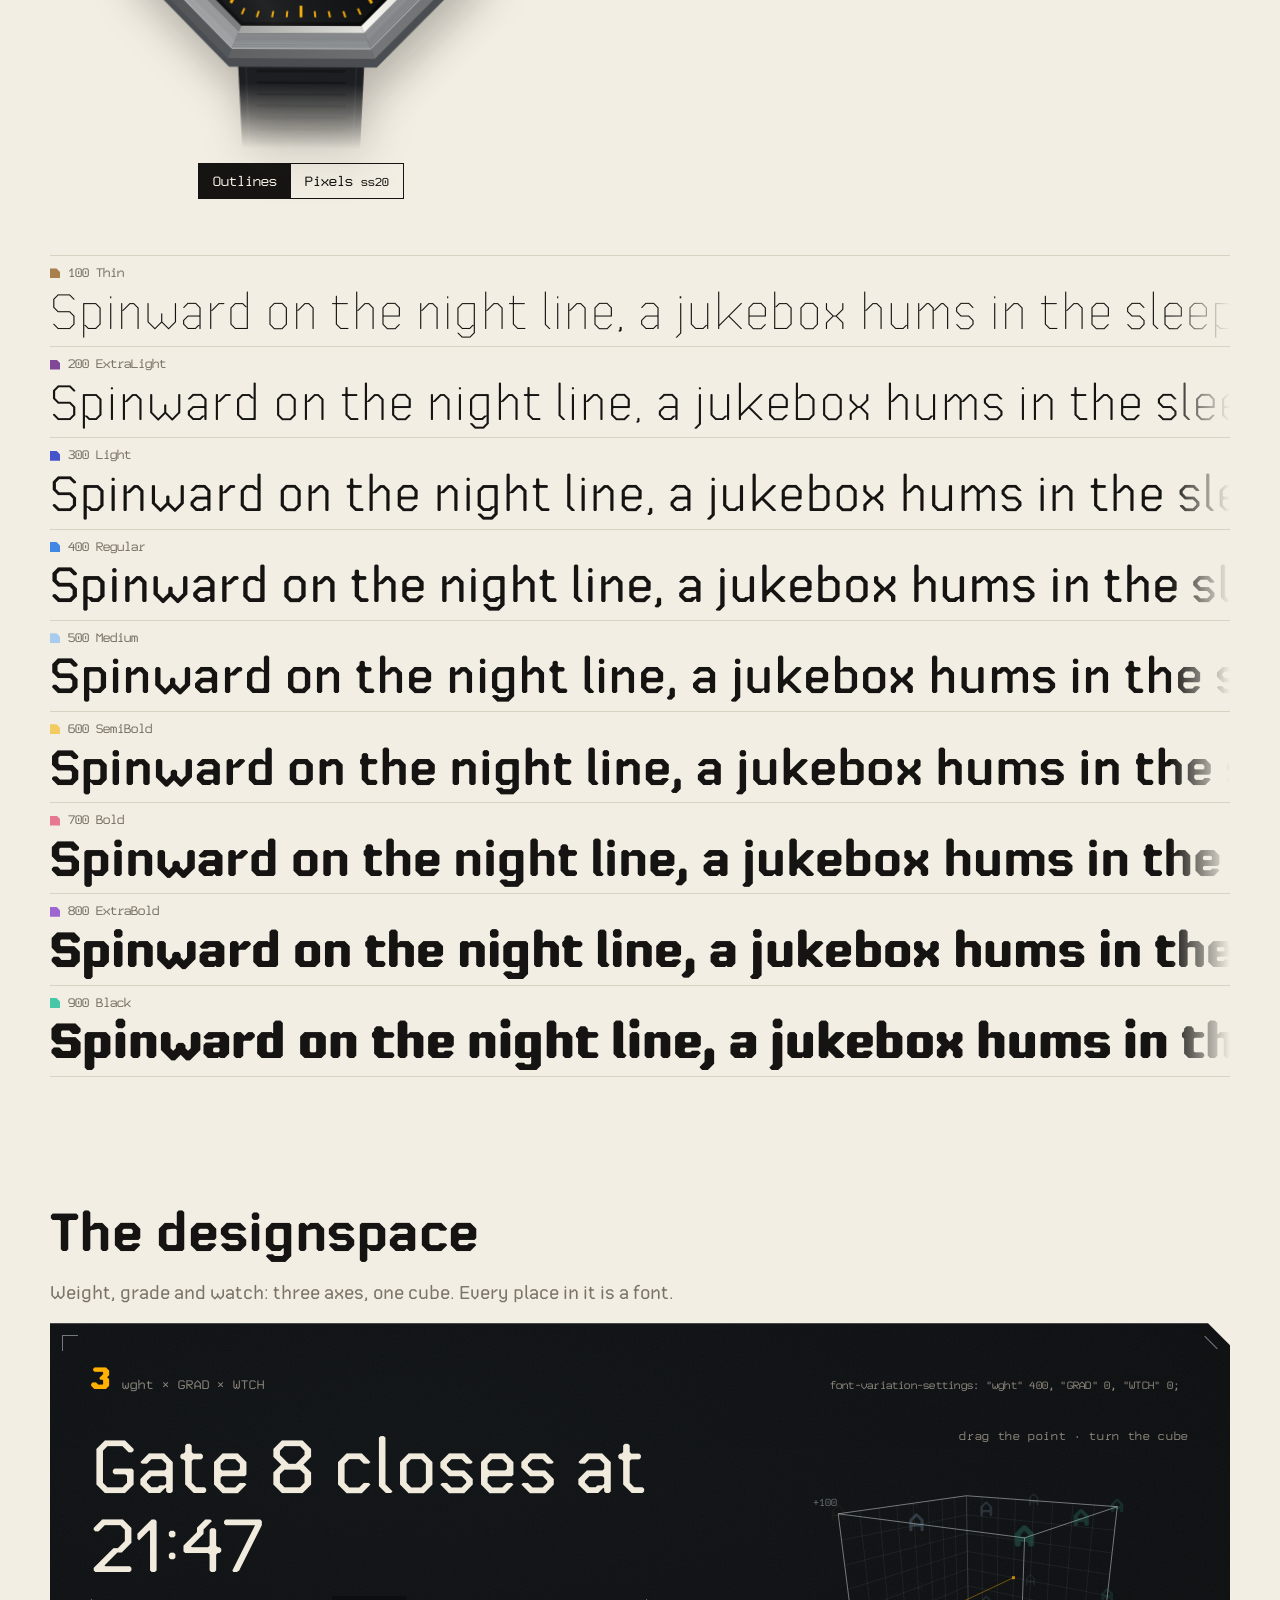
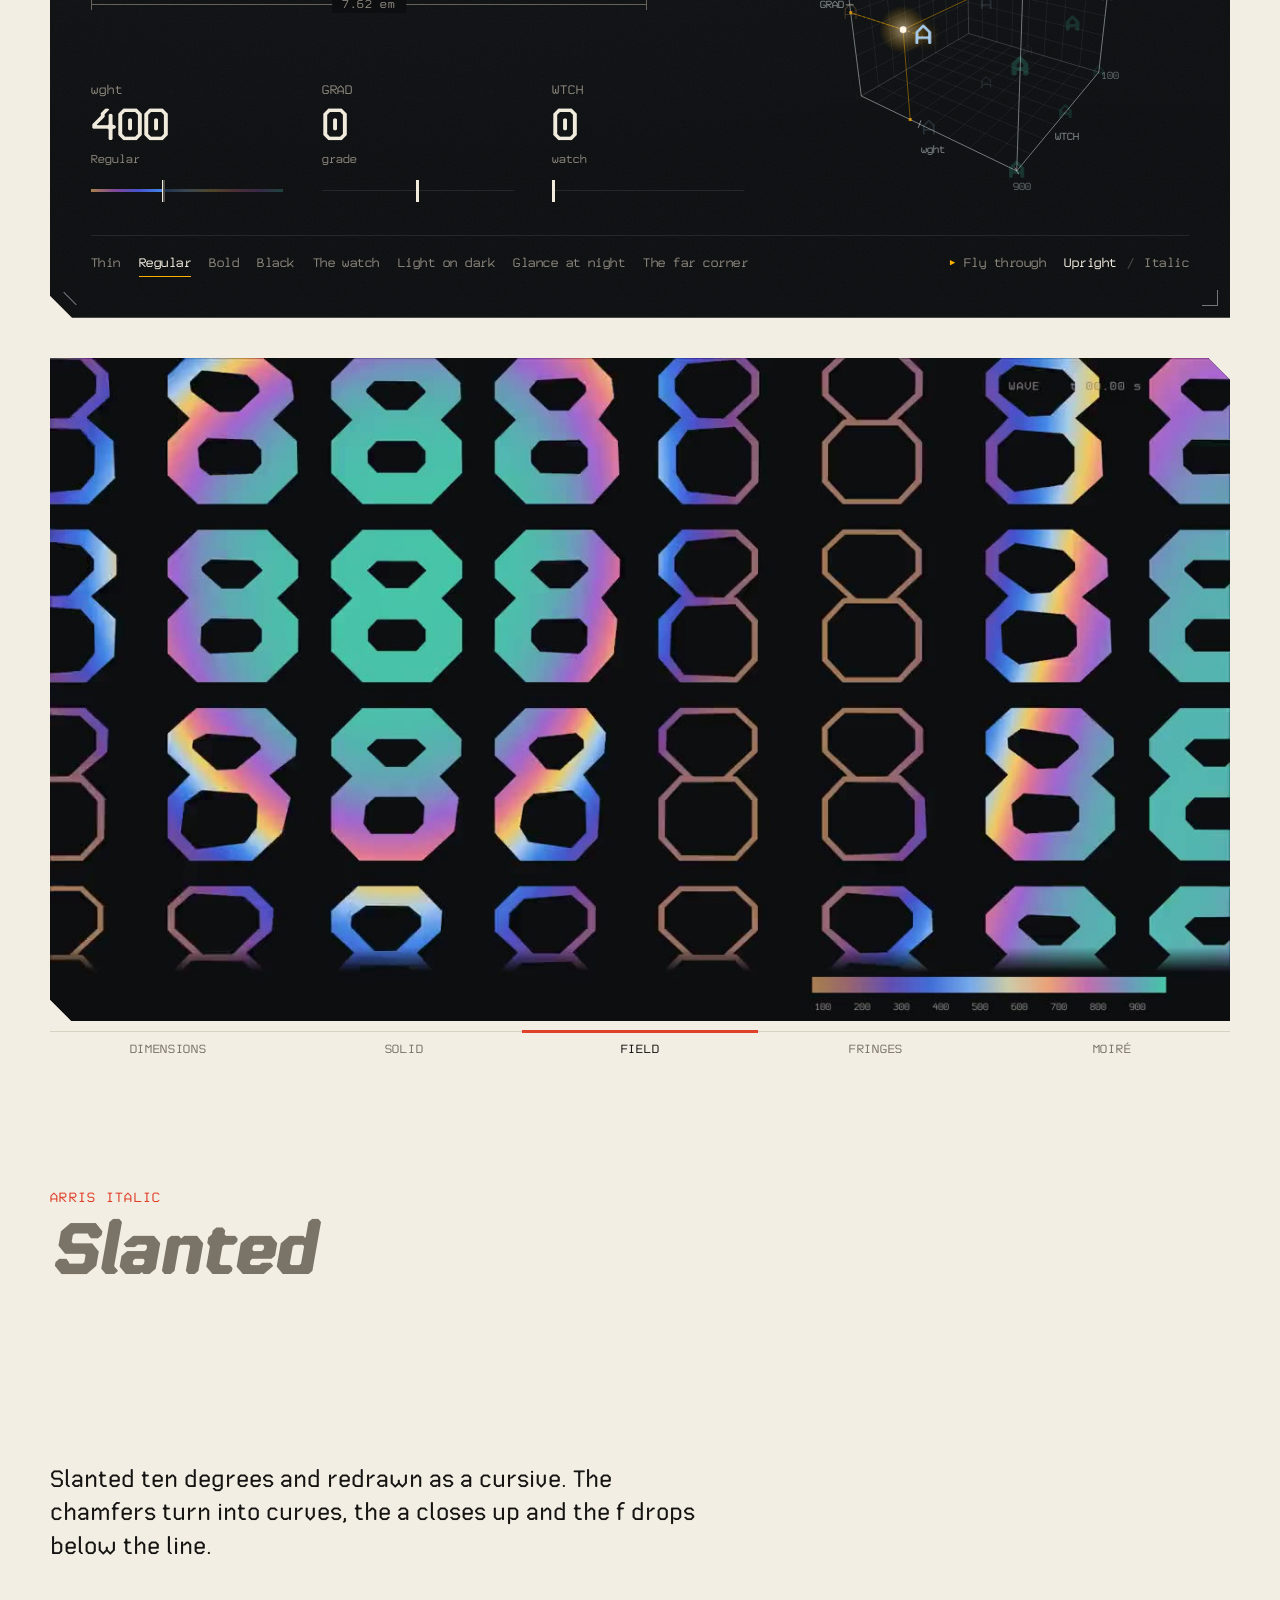
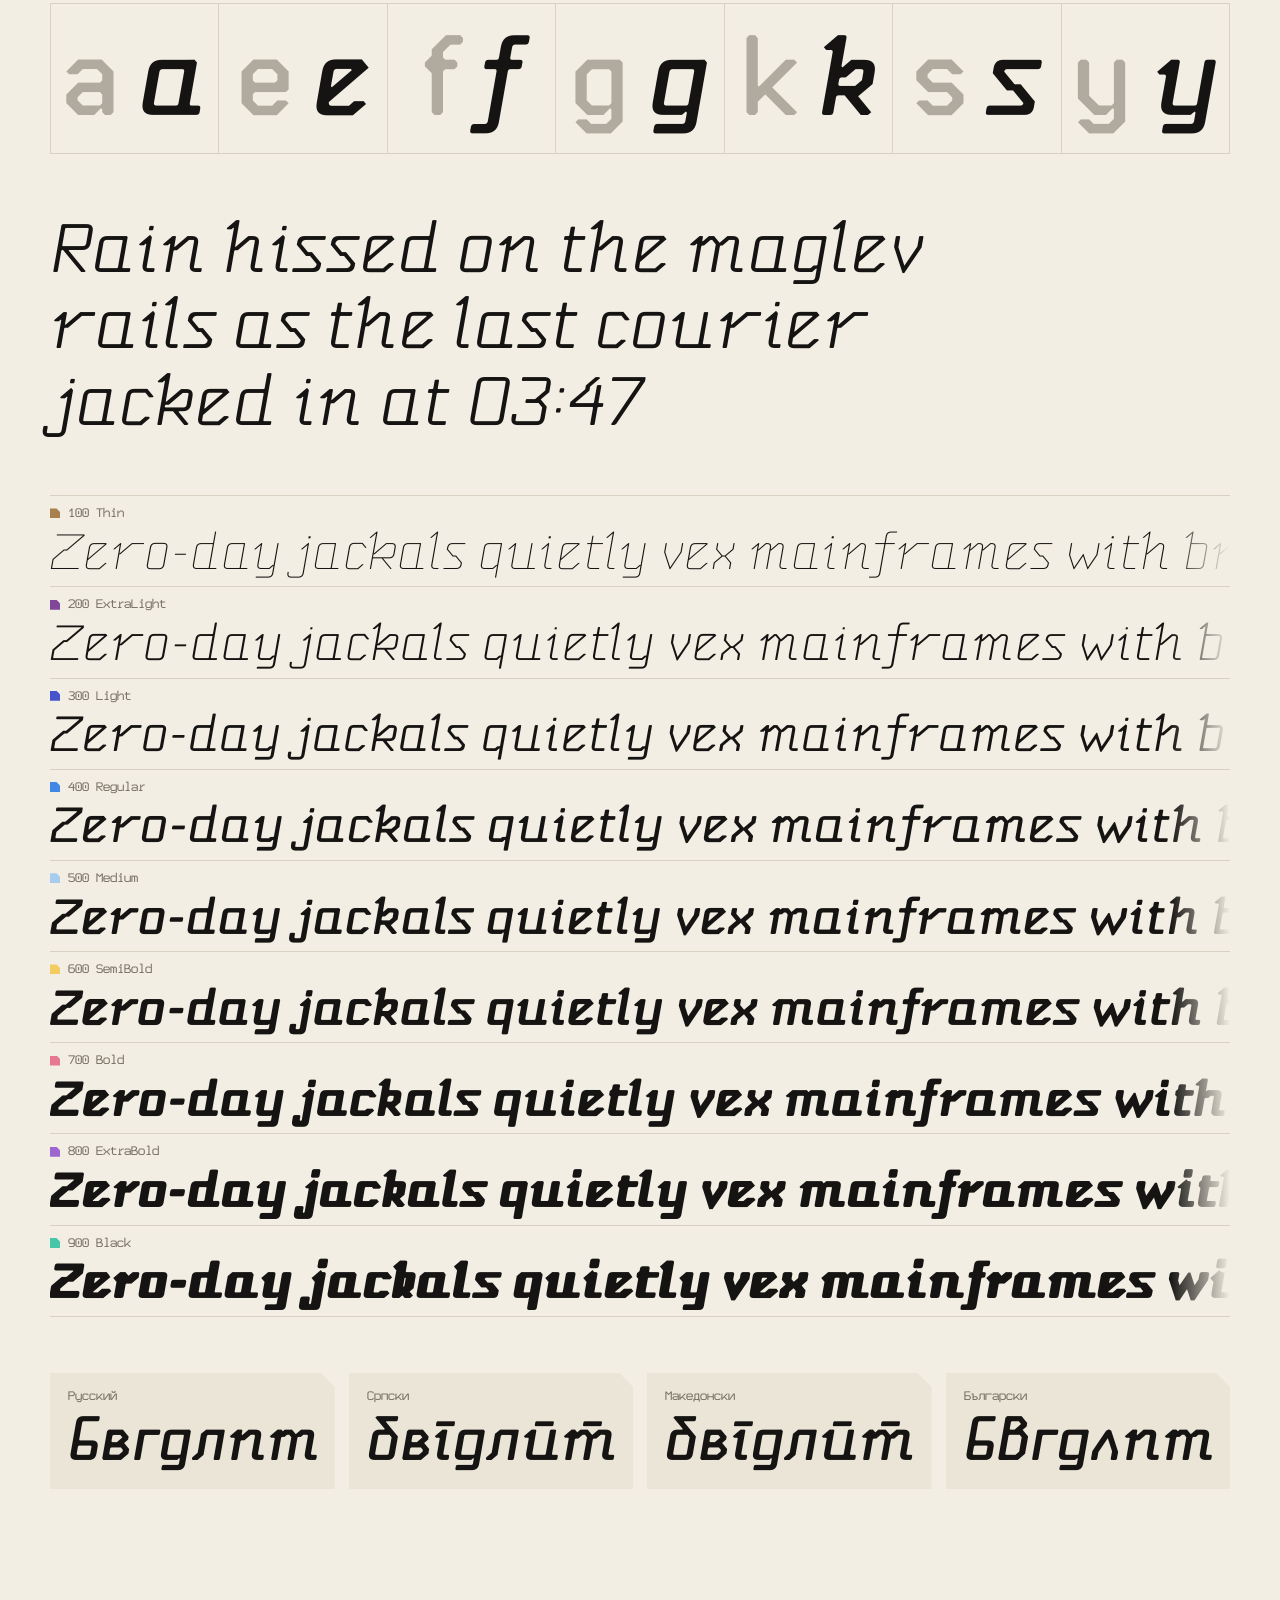
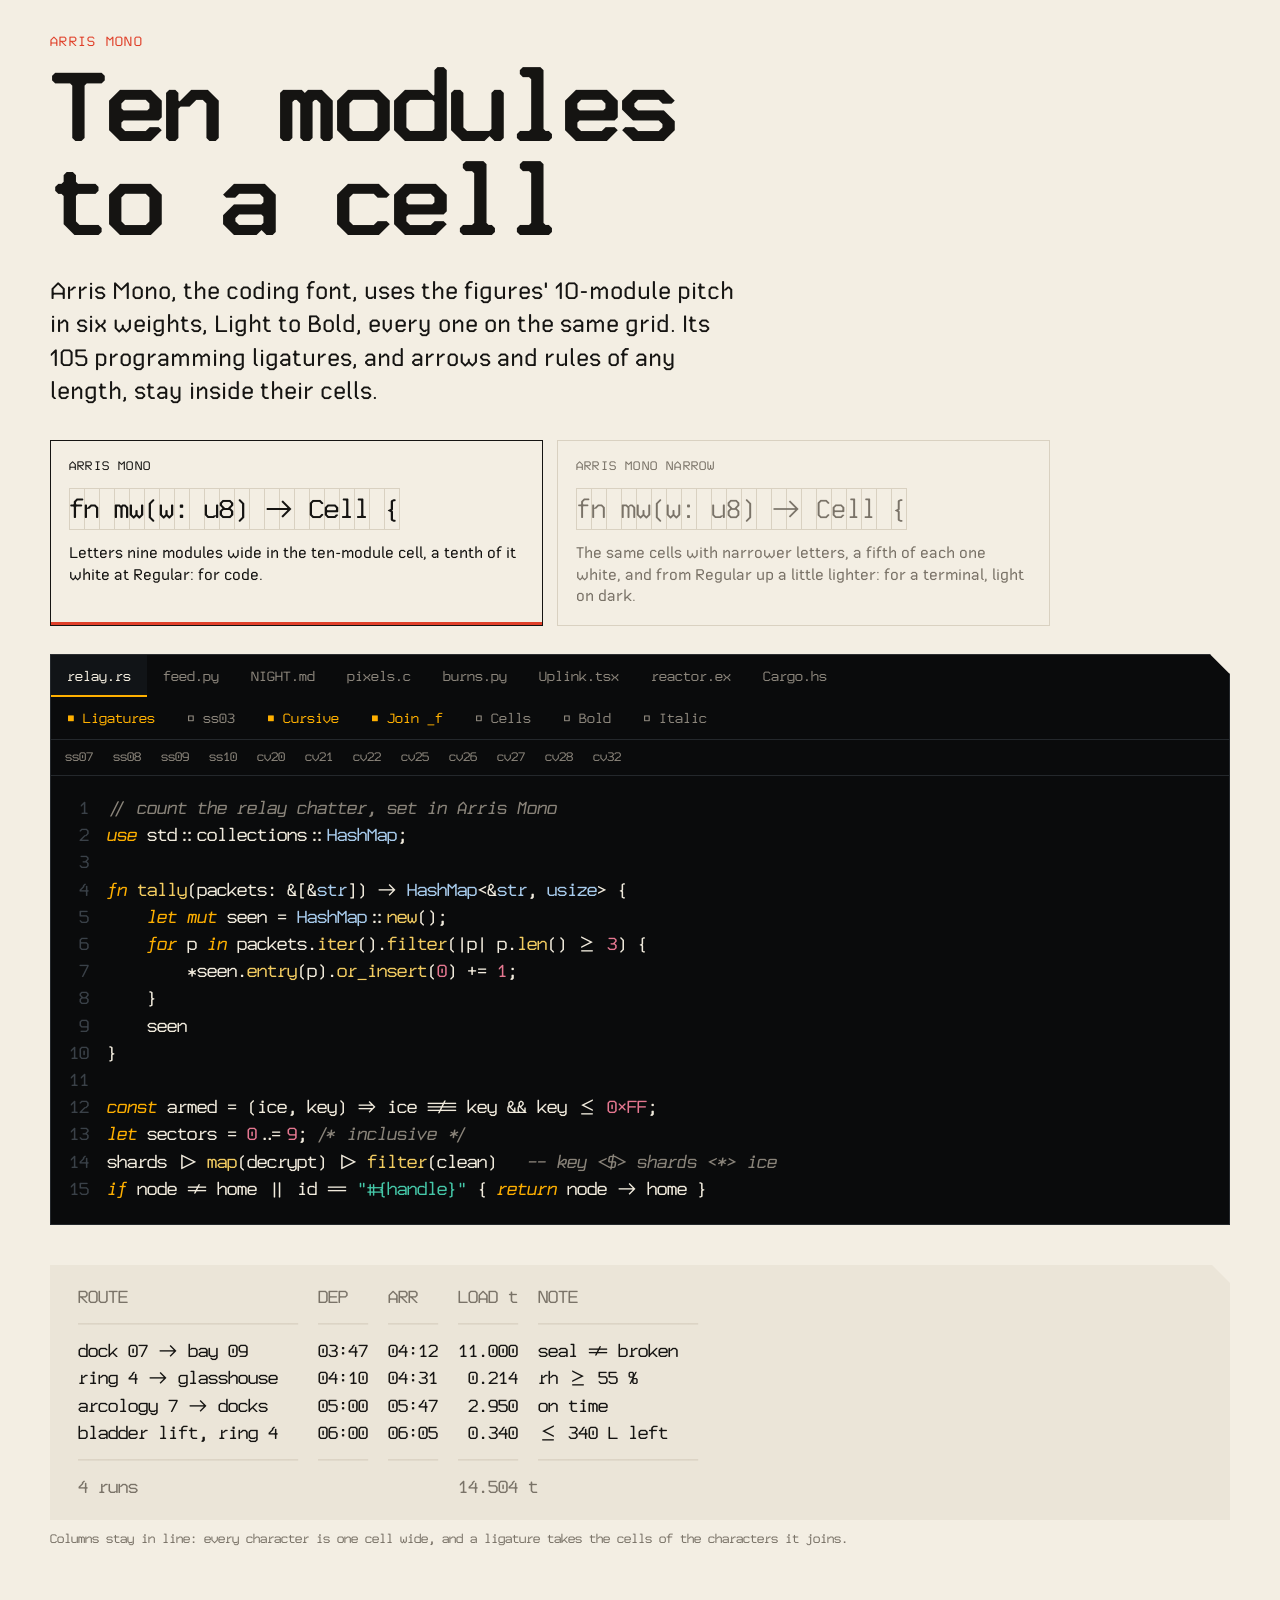
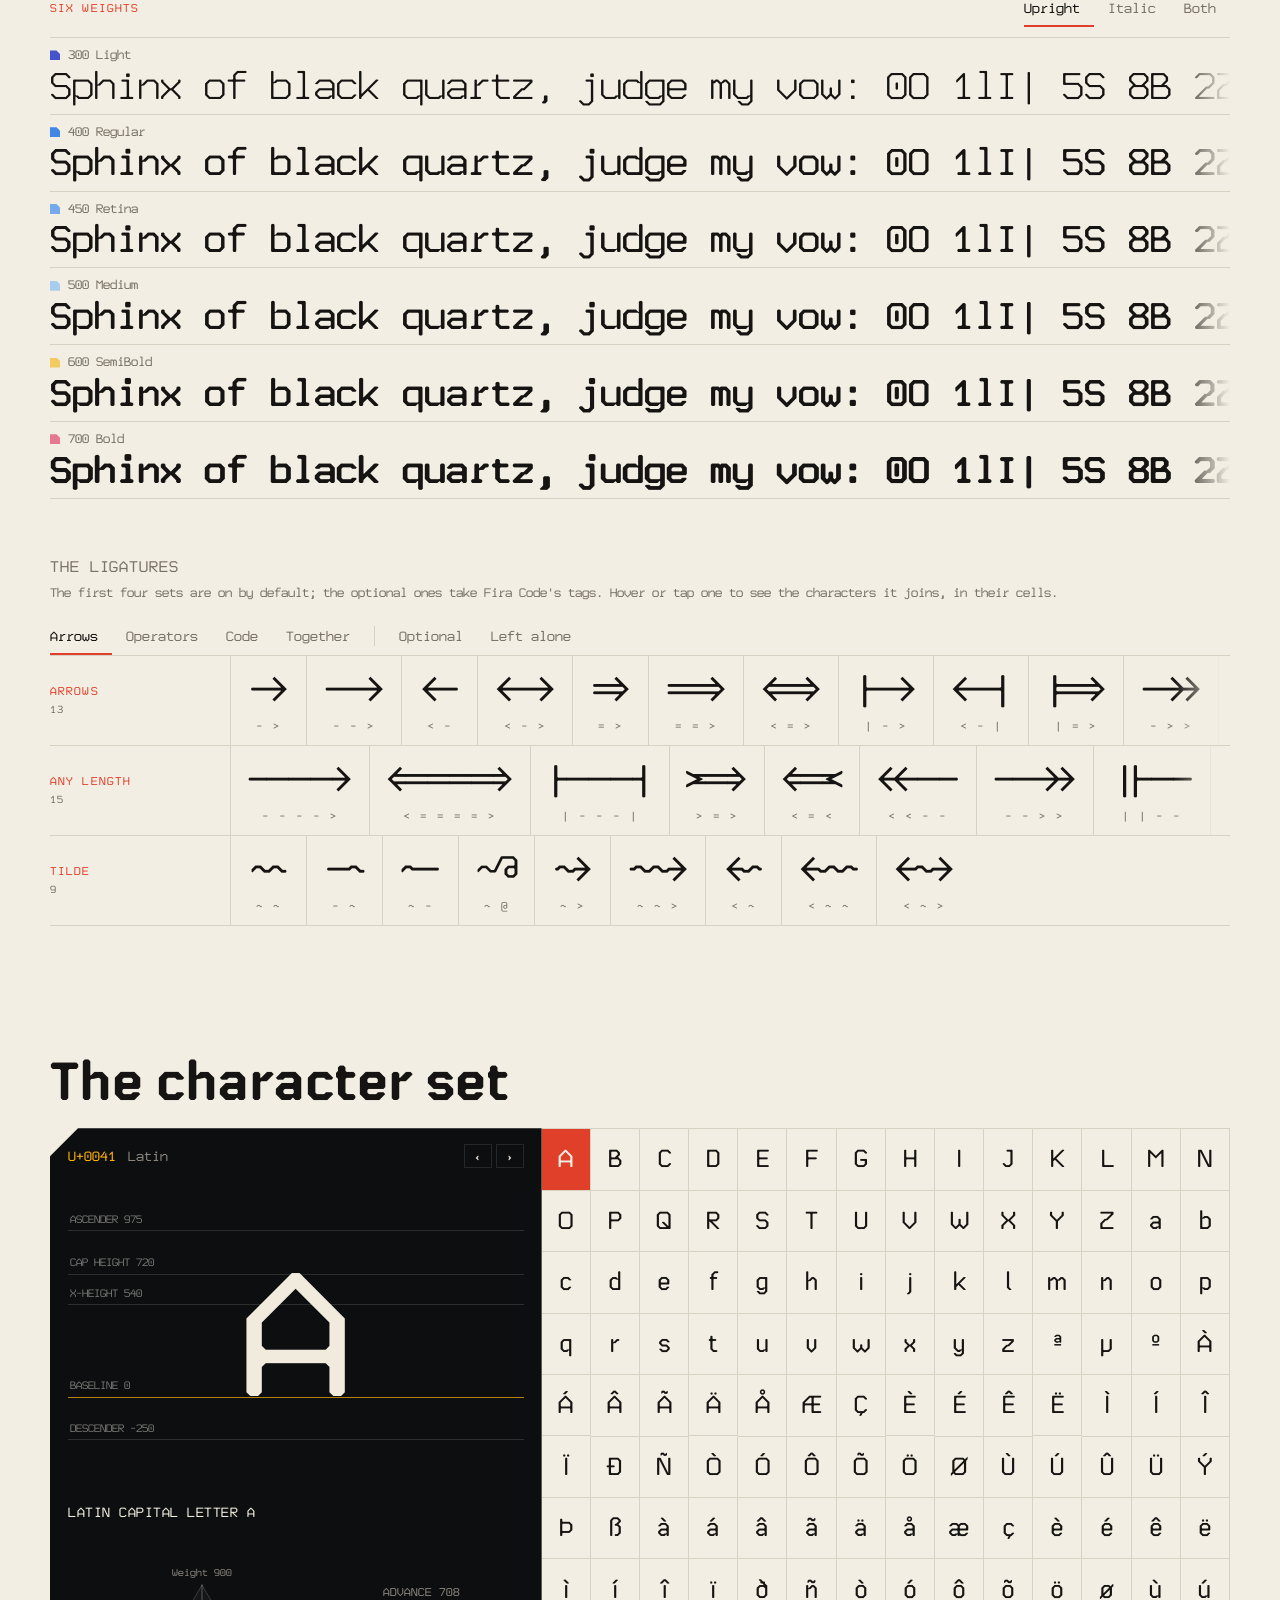
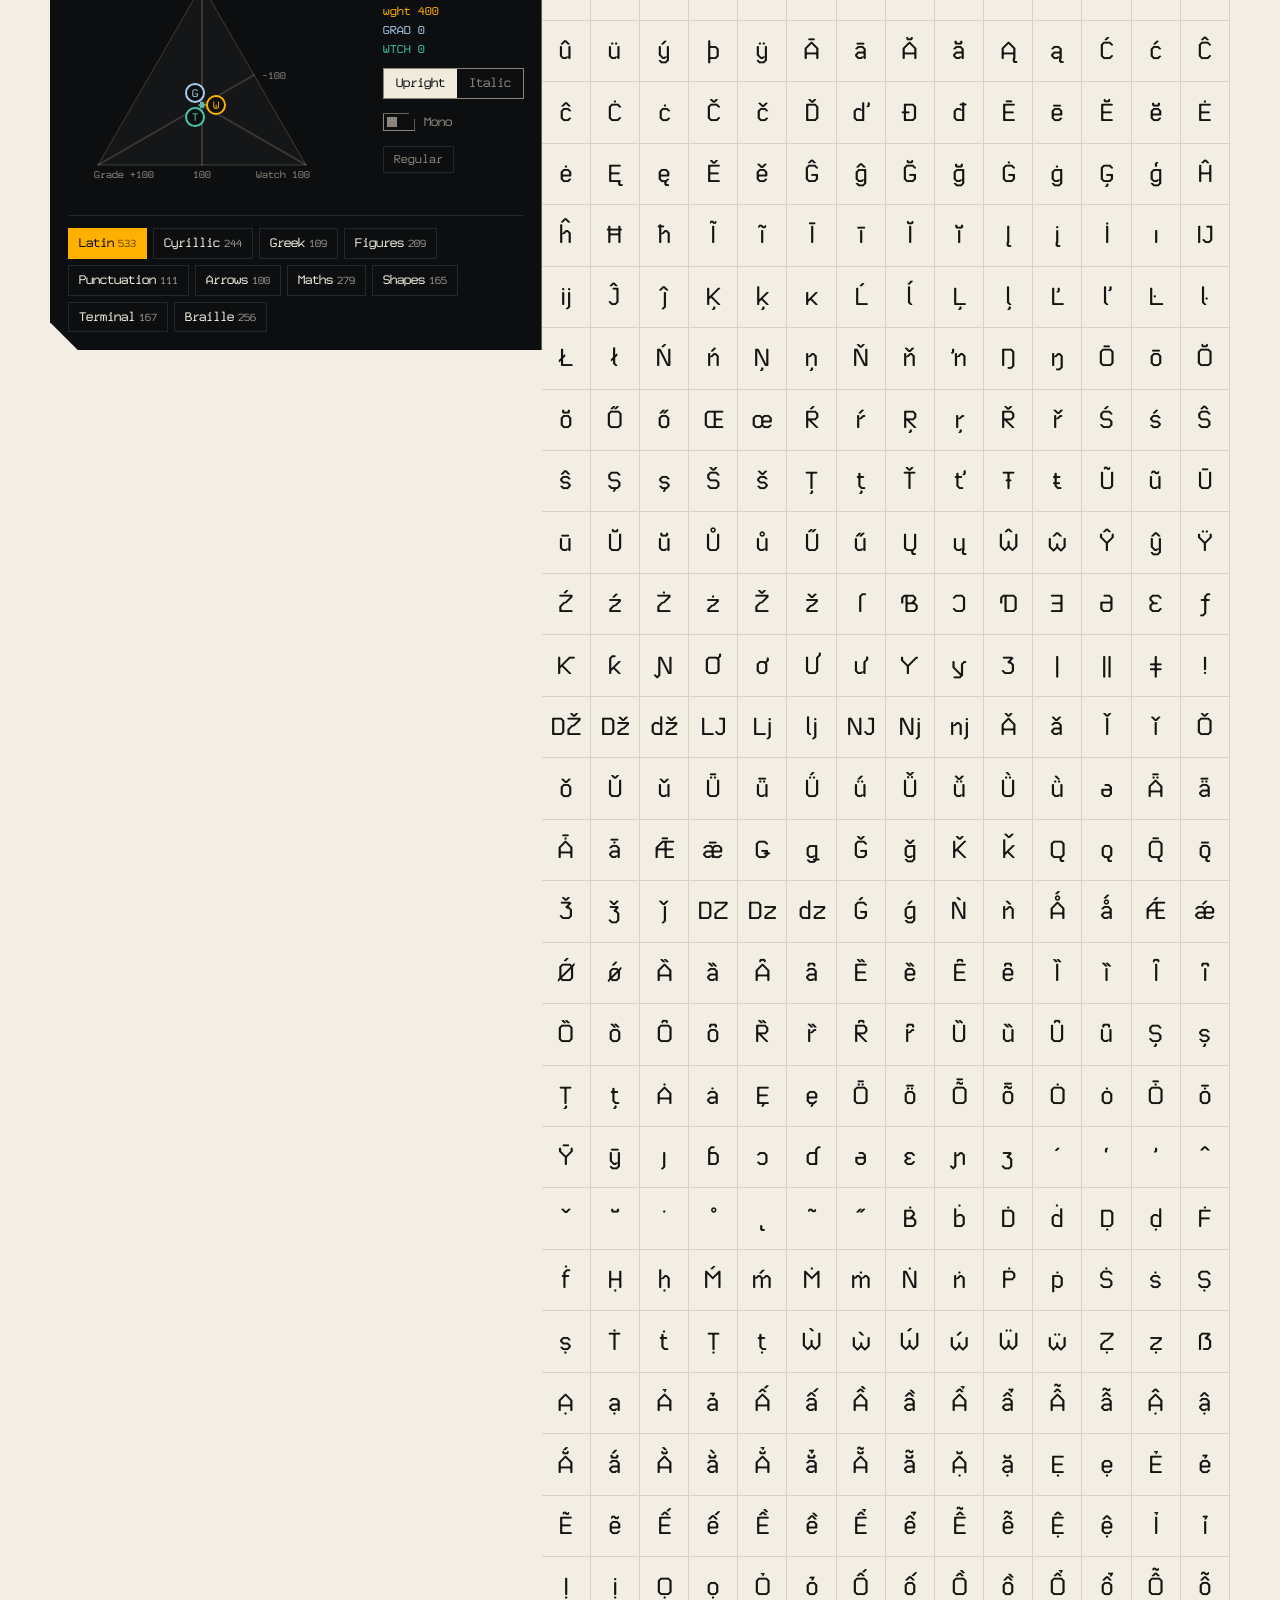
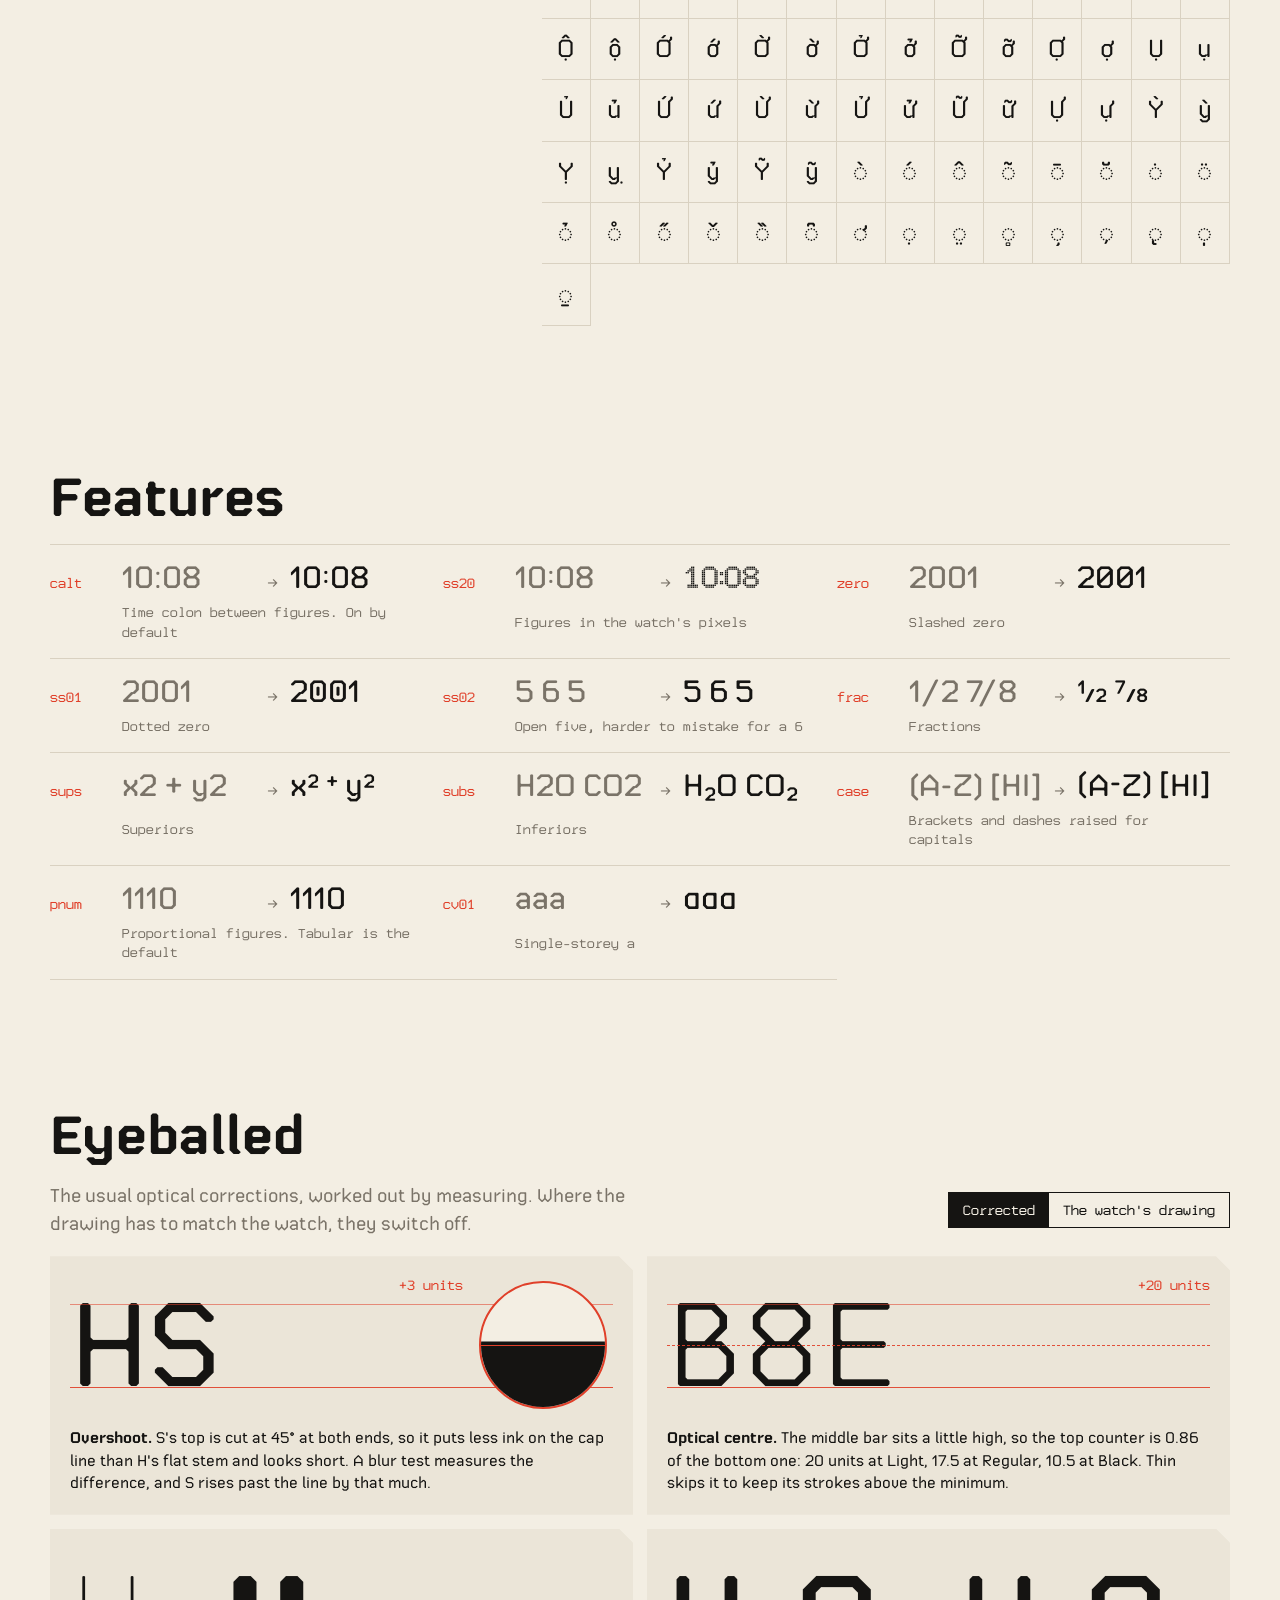
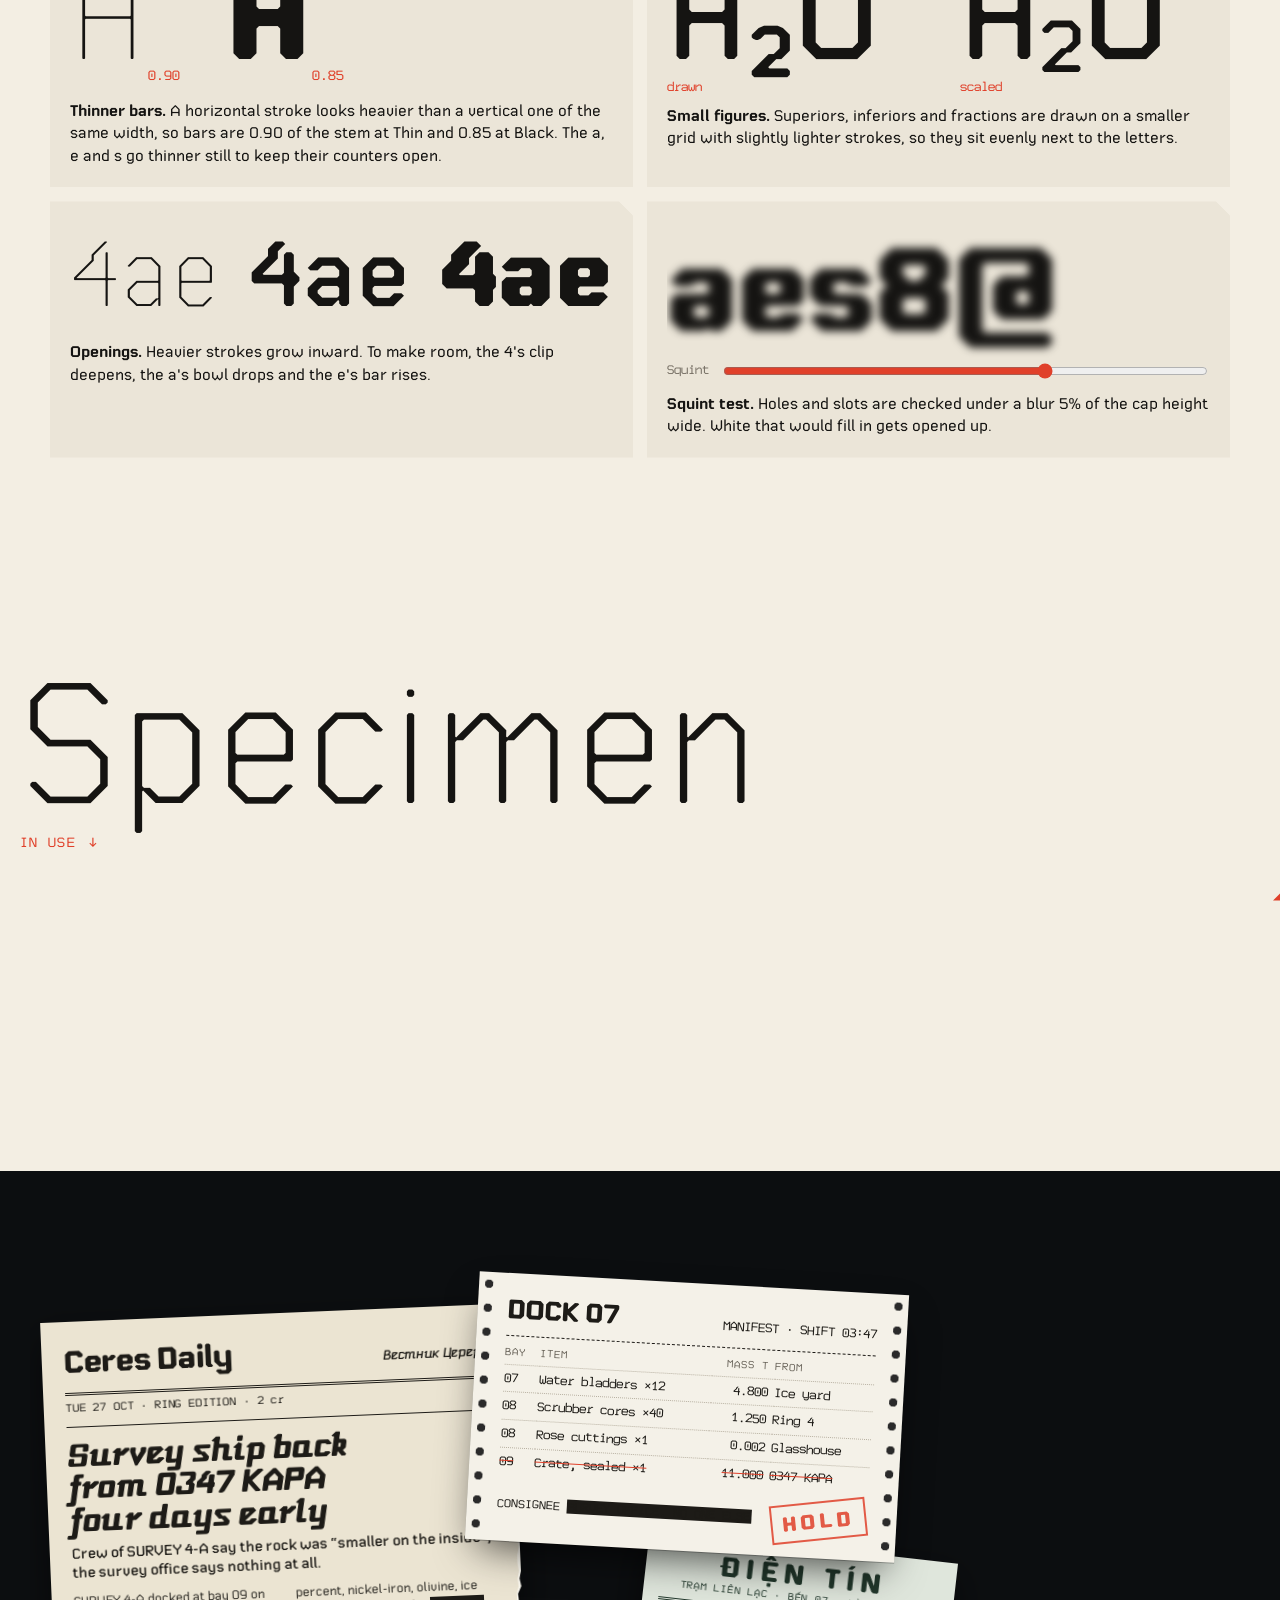
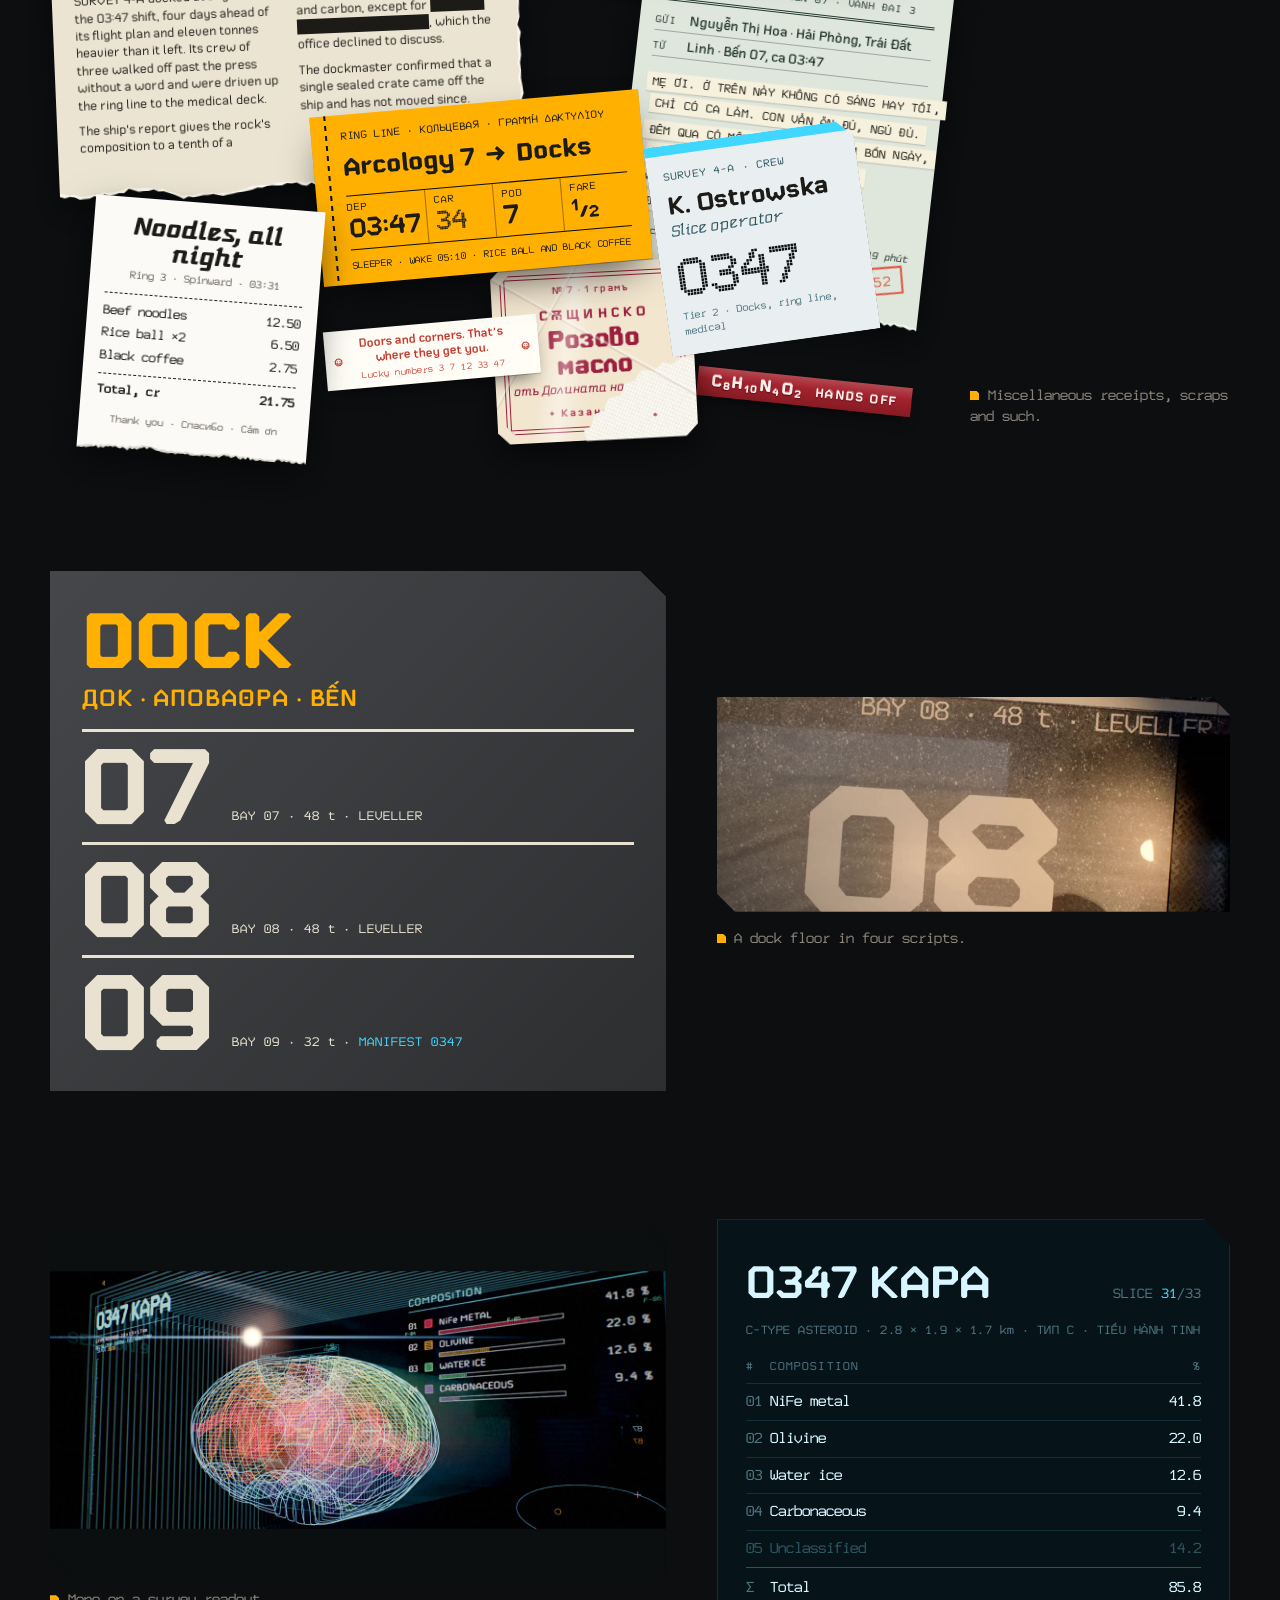
==== commit 36255400: "Arris 2.001: the site's fonts and version from the release zip Co-Authored-By: Claude Opus 5.5 <nore" ====
--- a/index.html
+++ b/index.html
@@ -51,16 +51,16 @@
    "url": "https://arristype.com/",
    "description": "Arris is a free chamfered geometric sans font with an industrial character, a cursive italic and a monospaced companion. Nine weights, a variable font on three axes, under the SIL Open Font License.",
    "genre": "Typeface",
-   "version": "1.015",
+   "version": "2.001",
    "image": "https://arristype.com/media/og.png",
    "datePublished": "2026-10-25",
-   "dateModified": "2026-11-08",
+   "dateModified": "2026-11-19",
    "encoding": {
     "@type": "MediaObject",
-    "name": "Arris 1.015 (TTF, variable fonts, WOFF2)",
-    "contentUrl": "https://github.com/huntrontrakkr/arris-type/releases/download/v1.015/Arris-1.015.zip",
+    "name": "Arris 2.001 (TTF, variable fonts, WOFF2)",
+    "contentUrl": "https://github.com/huntrontrakkr/arris-type/releases/download/v2.001/Arris-2.001.zip",
     "encodingFormat": "application/zip",
-    "contentSize": "29.0 MB"
+    "contentSize": "28.3 MB"
    },
    "inLanguage": "en",
    "author": {
@@ -85,6 +85,9 @@
     "font/ttf",
     "font/woff2"
    ],
+   "sameAs": [
+    "https://github.com/huntrontrakkr/arris-type"
+   ],
    "isPartOf": {
     "@id": "https://arristype.com/#site"
    }
@@ -99,7 +102,7 @@
 
 <header class="bar">
   <a class="tab" href="#top" aria-label="Arris, back to top">A</a>
-  <span class="bar-name">Arris <sup class="ver" data-font="version">1.015</sup></span>
+  <span class="bar-name">Arris <sup class="ver" data-font="version">2.001</sup></span>
   <nav>
     <a href="#upright">Upright</a>
     <a href="#axes">Axes</a>
@@ -109,6 +112,7 @@
     <a href="#features">Features</a>
     <a href="#method">Method</a>
     <a href="#in-use">In use</a>
+    <a href="https://github.com/huntrontrakkr/arris-type">Source ↗</a>
     <a class="dl" href="#download">↓ Download</a>
   </nav>
 </header>
@@ -153,7 +157,7 @@
     <div><span>Weights</span><b>100–900</b></div>
     <div><span>Axes</span><b>wght · GRAD · WTCH</b></div>
     <div><span>Characters</span><b data-font="chars">2,170</b></div>
-    <div><span>Version</span><b data-font="version">1.015</b></div>
+    <div><span>Version</span><b data-font="version">2.001</b></div>
     <div><span>Licence</span><b>SIL OFL 1.1</b></div>
   </div>
 </section>
@@ -704,7 +708,7 @@
 
 <section class="download" id="download">
   <h2>Download</h2>
-  <a class="dl-button" data-goatcounter-click="download-zip" data-goatcounter-title="Arris zip" href="https://github.com/huntrontrakkr/arris-type/releases/download/v1.015/Arris-1.015.zip">↓ Arris <span data-font="version">1.015</span> <small>ZIP · 29.0 MB</small></a>
+  <a class="dl-button" data-goatcounter-click="download-zip" data-goatcounter-title="Arris zip" href="https://github.com/huntrontrakkr/arris-type/releases/download/v2.001/Arris-2.001.zip">↓ Arris <span data-font="version">2.001</span> <small>ZIP · 28.3 MB</small></a>
   <div class="dl-grid">
     <div>
       <h3>In the zip</h3>
@@ -741,11 +745,12 @@
     <li><b>Variable fonts</b>: checked against the drawings at 7,667 places in the designspace.</li>
     <li><b>Fontbakery</b>: no FAILs or ERRORs on the static, variable and Mono fonts.</li>
   </ul>
+  <p class="note">The engine, the build and the checks are open source, under the same licence as the fonts. <a href="https://github.com/huntrontrakkr/arris-type">github.com/huntrontrakkr/arris-type</a></p>
 </section>
 
 <footer class="foot">
   <span>Arris by Wade Hunter. Fonts and source under the SIL Open Font License 1.1.</span>
-  <span class="foot-serial"><a href="mailto:hello@arristype.com">hello@arristype.com</a> · SN-AR00 · <span data-font="version">1.015</span></span>
+  <span class="foot-serial"><a href="mailto:hello@arristype.com">hello@arristype.com</a> · SN-AR00 · <span data-font="version">2.001</span></span>
   <span class="foot-credit">The italic's weights are set in cyberpunk pangrams written by Jameson; the upright's are the ring's own, and the fox's. They turn over with each visit.</span>
 </footer>
 
